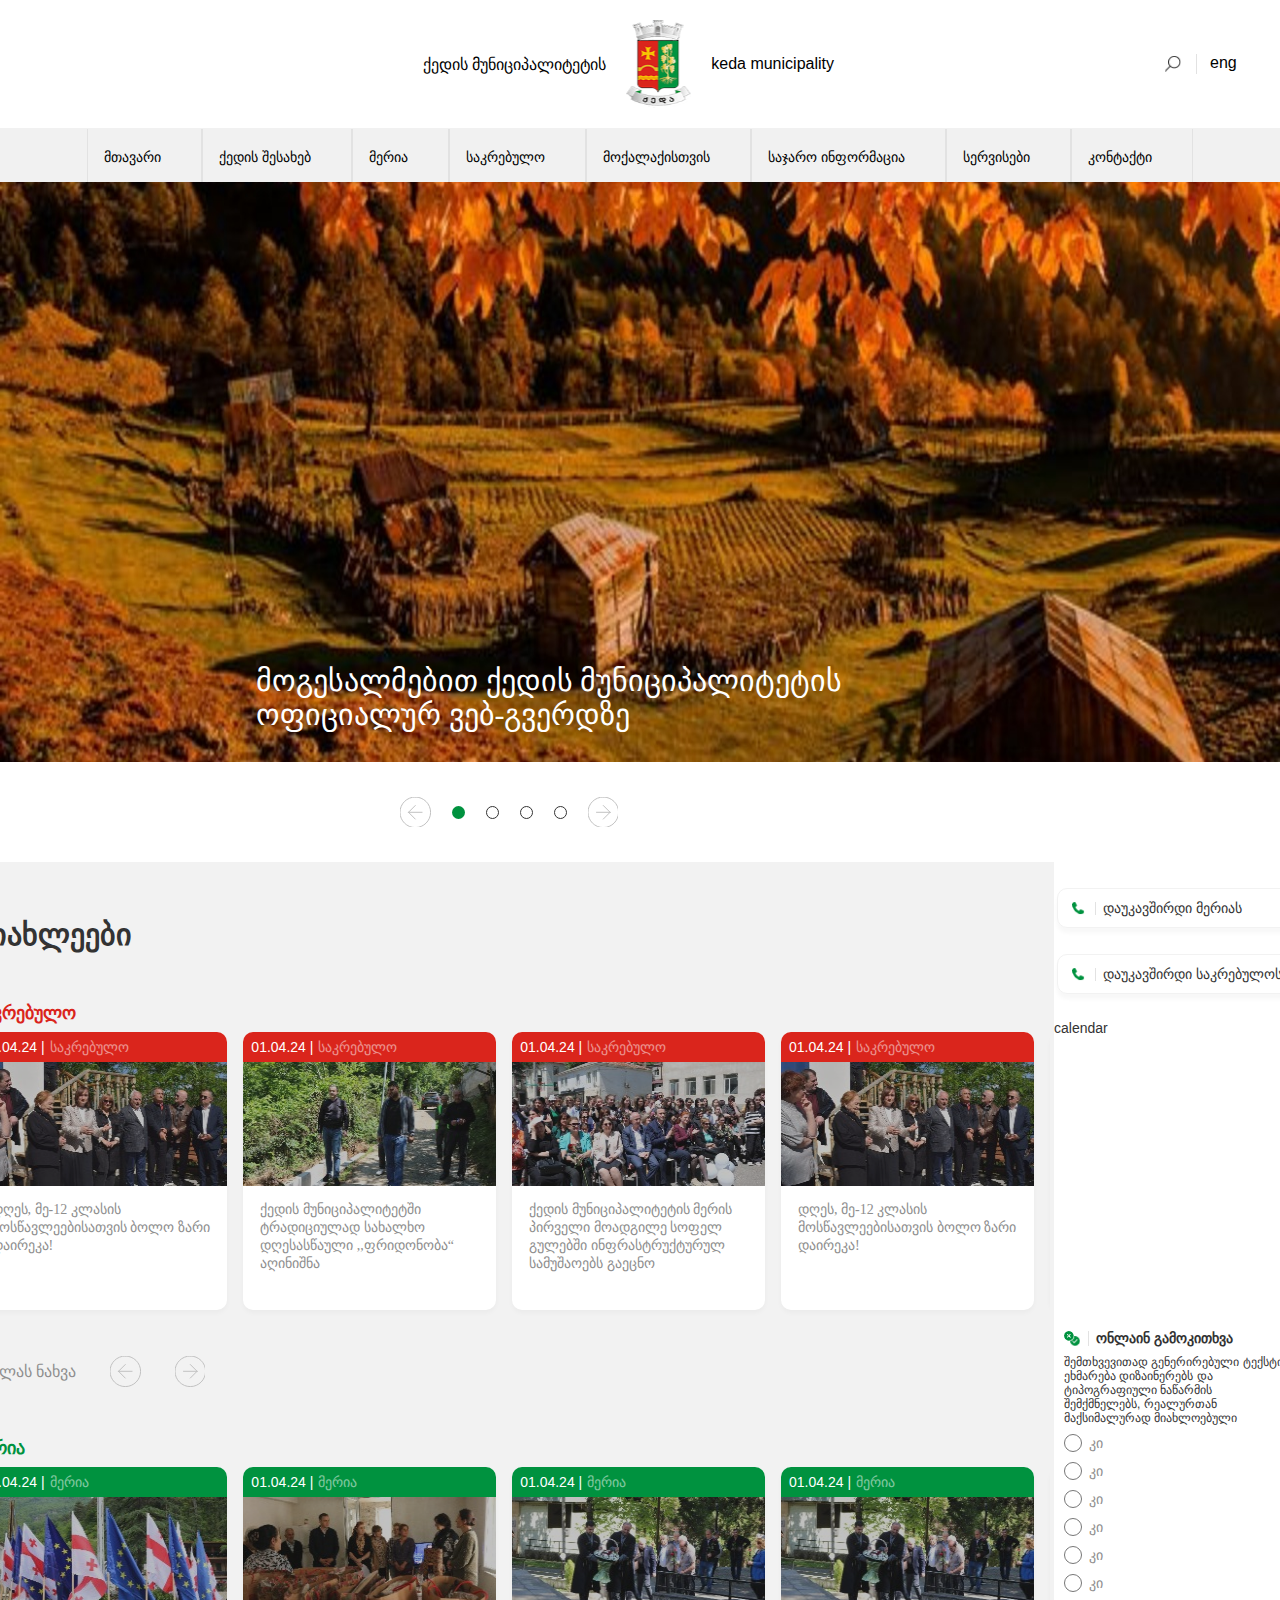
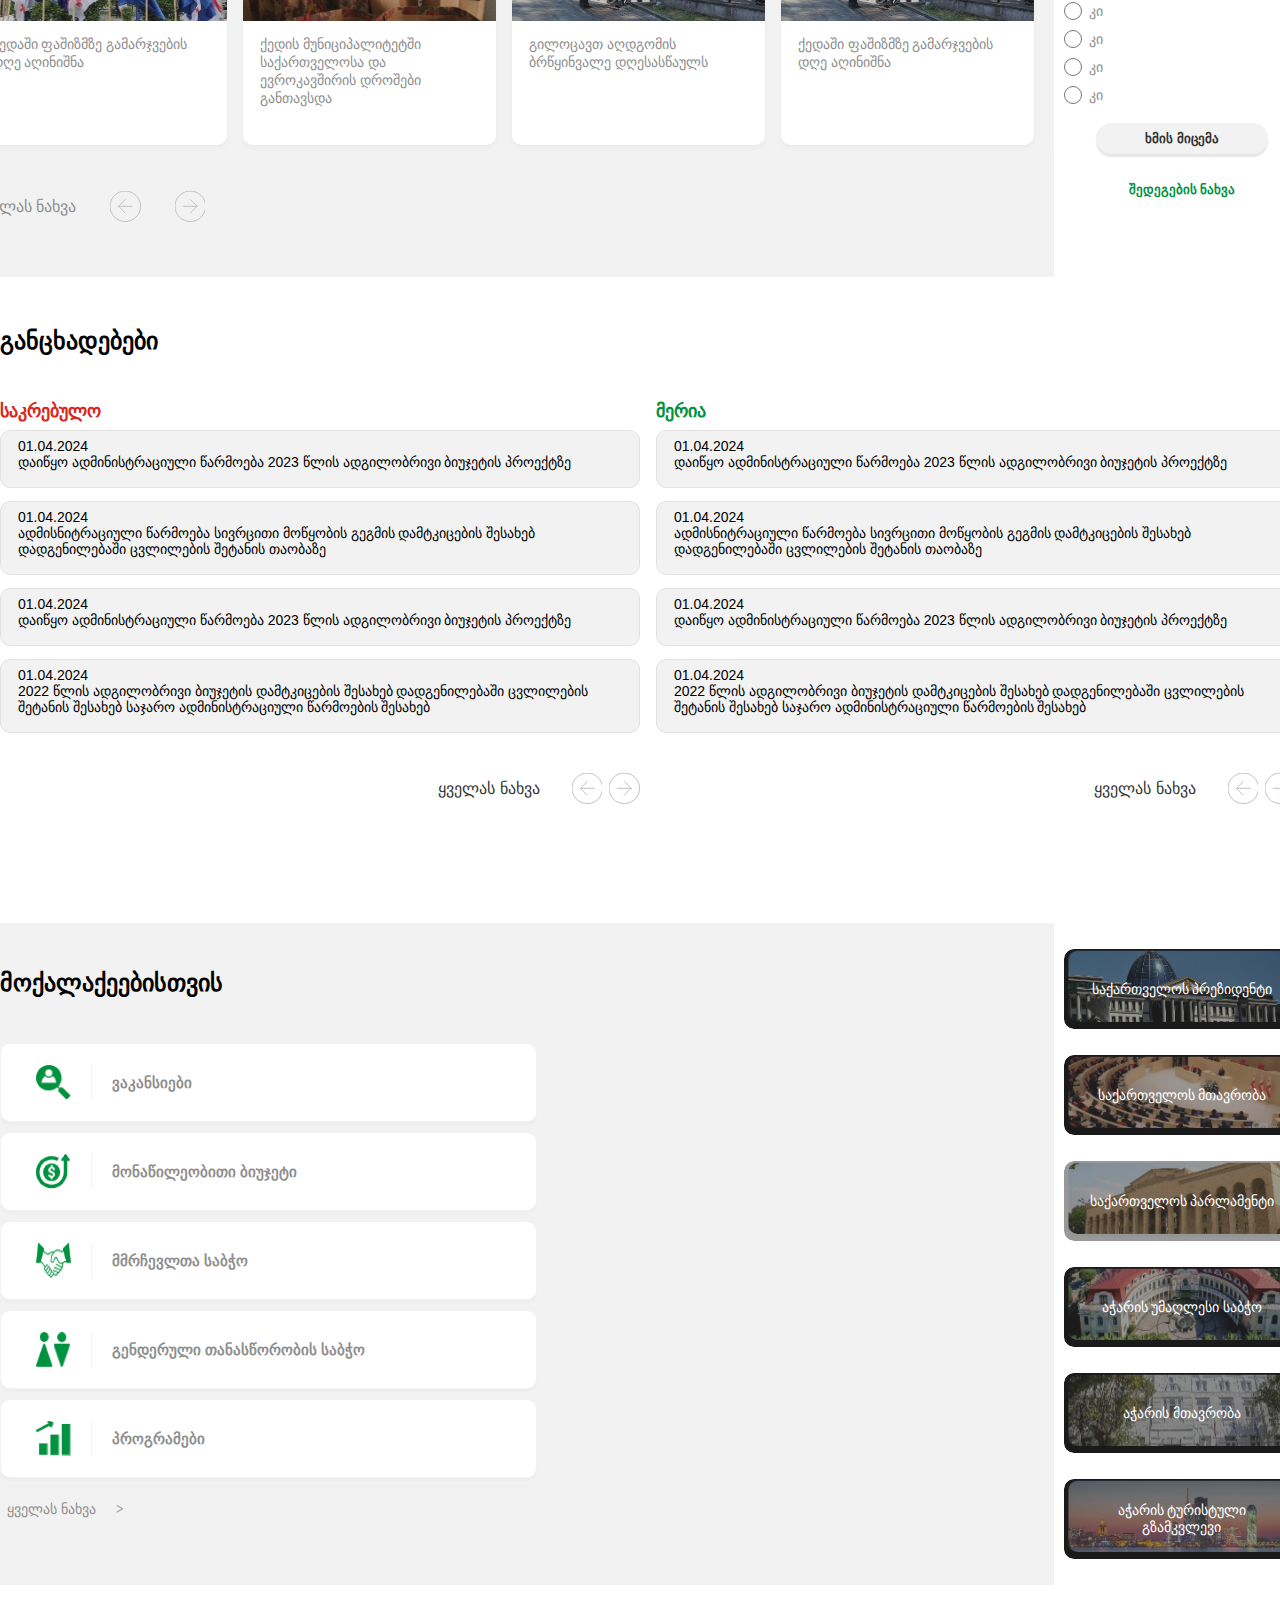
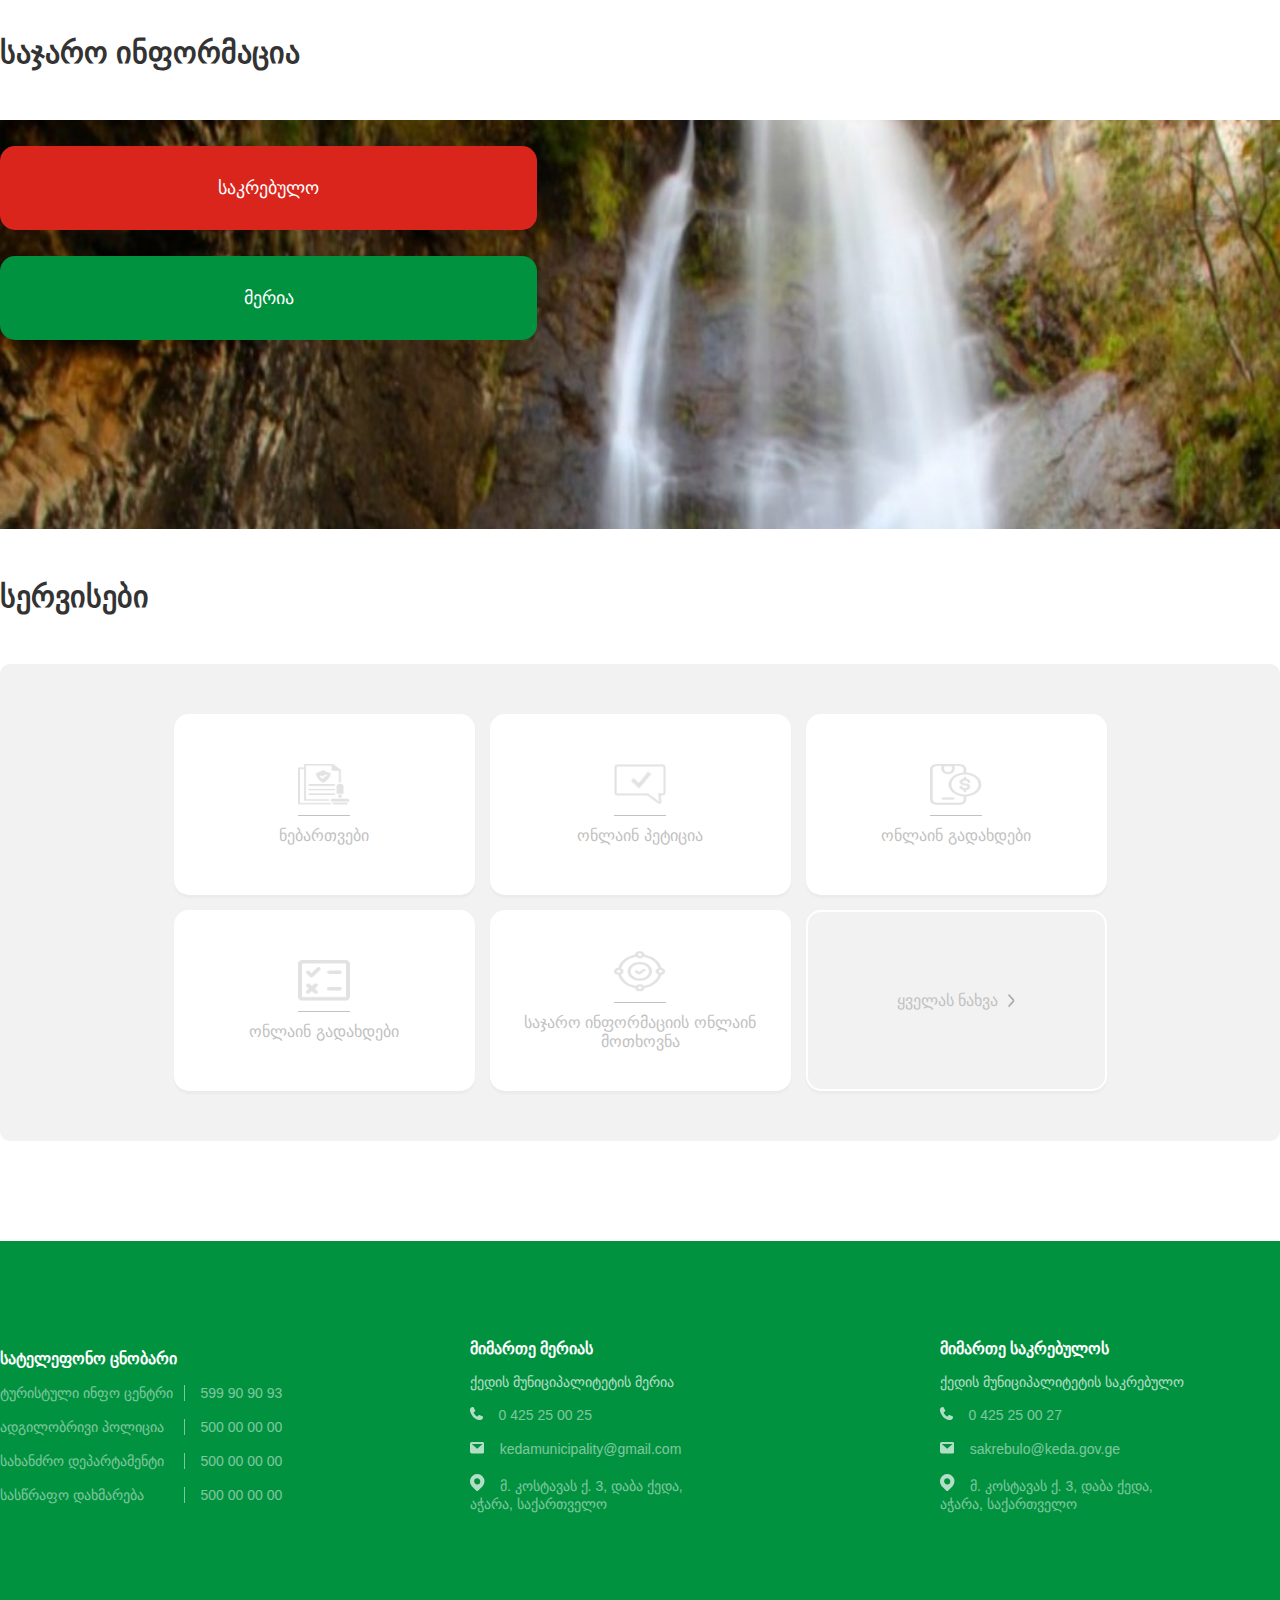
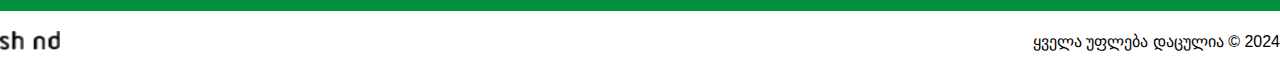
==== index.html @ 63bb051f "finished needs corrections" ====
<!DOCTYPE html>
<html lang="en">
  <head>
    <meta charset="UTF-8" />
    <meta name="viewport" content="width=device-width, initial-scale=1.0" />
    <link rel="stylesheet" href="index.css" />
    <script src="index.js" defer></script>
    <title>ქედა</title>
  </head>
  <body>
    <div class="topbar">
      <div class="container">
        <div class="logo">
          <p>ქედის მუნიციპალიტეტის</p>
          <img src="images/logo.png" alt="" />
          <p>keda municipality</p>
        </div>

        <div class="searchbar">
          <img src="images/search-icon.png" alt="" />
          <span id="lang">eng</span>
        </div>
      </div>
    </div>
    <div class="navigation">
      <nav class="navbar">
        <ul class="nav-list">
          <a href="">
            <li class="nav-item">მთავარი</li>
          </a>
          <a href="">
            <li class="nav-item">ქედის შესახებ</li>
          </a>
          <a href="">
            <li class="nav-item has-submenu">
              მერია
              <ul class="submenu">
                <li>მერიის შესახებ</li>
                <li>სიახლეები</li>
                <li>განცხადებები</li>
                <li>მერი</li>
                <li>მერის მოადგილეები</li>
                <li class="has-expanded-submenu">
                  სამსახურები >
                  <ul class="expanded-submenu">
                    <li>ადმინისტრაცია</li>
                    <li>საფინანსო სამსახური</li>
                    <li>ეკონომიკური განვითარების სამსახური</li>
                    <li>
                      სივრცითი მოწყობის, არქიტექტურისა და მშენებლობის სამსახური
                    </li>
                    <li>ზედამხედველობის სამსახური</li>
                    <li>
                      განათლების, კულტურის, სპორტის, ტურიზმის, ახალგაზრდულ
                      საკითხთა და ძეგლთა დაცვის სამსახური
                    </li>
                    <li>ჯანმრთელობისა და სოციალური დაცვის სამსახური</li>
                    <li>შიდა აუდიტის სამსახური</li>
                    <li>
                      სამხედრო აღრიცხვის, გაწვევისა და მობილიზაციის სამსახური
                    </li>
                  </ul>
                </li>
                <li>მერის წარმომადგენლები</li>
                <li>მუნიციპალური</li>
                <li>ორგანიზაციები</li>
                <li>სტრუქტურული ხე</li>
                <li>მემორანდუმები</li>
                <li>აუქციონები</li>
                <li>ტენდერები</li>
              </ul>
            </li>
          </a>
          <a href="">
            <li class="nav-item" data-submenu="submenu4">საკრებულო</li>
          </a>
          <a href="">
            <li class="nav-item" data-submenu="submenu5">მოქალაქისთვის</li>
          </a>
          <a href="">
            <li class="nav-item" data-submenu="submenu6">საჯარო ინფორმაცია</li>
          </a>
          <a href="">
            <li class="nav-item" data-submenu="submenu7">სერვისები</li>
          </a>
          <a href="">
            <li class="nav-item" data-submenu="submenu8">კონტაქტი</li>
          </a>
        </ul>
      </nav>
    </div>

    <section class="hero">
      <div class="hero-carousel">
        <div class="slide active">
          <img src="images/hero-img.jpeg" alt="Slide 1" />
        </div>
        <div class="slide">
          <img src="images/meria2.jpeg" alt="Slide 2" />
        </div>
        <div class="slide">
          <img src="images/meria3.jpeg" alt="Slide 3" />
        </div>
        <div class="slide">
          <img src="images/sakrebulo2.jpeg" alt="Slide 4" />
        </div>
        <aside>მოგესალმებით ქედის მუნიციპალიტეტის ოფიციალურ ვებ-გვერდზე</aside>
      </div>
      <div class="bullets">
        <svg
          xmlns="http://www.w3.org/2000/svg"
          class="prev"
          width="30.585"
          height="30.585"
          viewBox="302.098 465.152 30.585 30.585"
        >
          <g data-name="Group 8104">
            <path
              d="M317.39 465.152c8.446 0 15.293 6.847 15.293 15.293 0 8.446-6.847 15.292-15.293 15.292-8.446 0-15.292-6.846-15.292-15.292s6.846-15.293 15.292-15.293"
              stroke-linejoin="round"
              stroke-linecap="round"
              stroke="#c1c1c1"
              fill="transparent"
              data-name="Path 56"
            />
            <path
              d="m310.593 480.445 6.797-6.797"
              stroke-linejoin="round"
              stroke-linecap="round"
              stroke="#c1c1c1"
              fill="transparent"
              data-name="Path 57"
            />
            <path
              d="M310.593 480.445h13.594"
              stroke-linejoin="round"
              stroke-linecap="round"
              stroke="#c1c1c1"
              fill="transparent"
              data-name="Path 58"
            />
            <path
              d="m317.39 487.242-6.797-6.797"
              stroke-linejoin="round"
              stroke-linecap="round"
              stroke="#c1c1c1"
              fill="transparent"
              data-name="Path 59"
            />
          </g>
        </svg>

        <span class="bullet active" data-slide="1"></span>
        <span class="bullet" data-slide="2"></span>
        <span class="bullet" data-slide="3"></span>
        <span class="bullet" data-slide="4"></span>
        <svg
          xmlns="http://www.w3.org/2000/svg"
          class="next"
          width="30.586"
          height="30.585"
          viewBox="626.207 465.152 30.586 30.585"
        >
          <g data-name="Group 8108">
            <path
              d="M641.5 465.152c-8.446 0-15.293 6.847-15.293 15.293 0 8.446 6.847 15.292 15.293 15.292 8.446 0 15.293-6.846 15.293-15.292s-6.847-15.293-15.293-15.293"
              stroke-linejoin="round"
              stroke-linecap="round"
              stroke="#c1c1c1"
              fill="transparent"
              data-name="Path 56"
            />
            <path
              d="m648.297 480.445-6.797-6.797"
              stroke-linejoin="round"
              stroke-linecap="round"
              stroke="#c1c1c1"
              fill="transparent"
              data-name="Path 57"
            />
            <path
              d="M648.297 480.445h-13.594"
              stroke-linejoin="round"
              stroke-linecap="round"
              stroke="#c1c1c1"
              fill="transparent"
              data-name="Path 58"
            />
            <path
              d="m641.5 487.242 6.797-6.797"
              stroke-linejoin="round"
              stroke-linecap="round"
              stroke="#c1c1c1"
              fill="transparent"
              data-name="Path 59"
            />
          </g>
        </svg>
      </div>
    </section>

    <section class="news">
      <div class="news-container">
        <div class="news-left">
          <h2>სიახლეები</h2>
          <div class="sakrebulo-news">
            <h3>საკრებულო</h3>
            <div class="carousel-container" id="carousel1">
              <div class="carousel">
                <div class="carousel-item">
                  <div class="carousel-item-date carousel-item-date-sakrebulo">
                    <span>01.04.24 |</span>
                    <span>საკრებულო</span>
                  </div>
                  <div class="carousel-item-top">
                    <img src="images/sakrebulo1.jpeg" alt="" srcset="" />
                  </div>
                  <span class="carousel-item-bottom">
                    დღეს, მე-12 კლასის მოსწავლეებისათვის ბოლო ზარი დაირეკა!
                  </span>
                </div>
                <div class="carousel-item">
                  <div class="carousel-item-date carousel-item-date-sakrebulo">
                    <span>01.04.24 |</span>
                    <span>საკრებულო</span>
                  </div>
                  <div class="carousel-item-top">
                    <img src="images/sakrebulo2.jpeg" alt="" srcset="" />
                  </div>
                  <span class="carousel-item-bottom">
                    ქედის მუნიციპალიტეტში ტრადიციულად სახალხო დღესასწაული
                    ,,ფრიდონობა“ აღინიშნა
                  </span>
                </div>
                <div class="carousel-item">
                  <div class="carousel-item-date carousel-item-date-sakrebulo">
                    <span>01.04.24 |</span>
                    <span>საკრებულო</span>
                  </div>
                  <div class="carousel-item-top">
                    <img src="images/sakrebulo3.jpeg" alt="" srcset="" />
                  </div>
                  <span class="carousel-item-bottom">
                    ქედის მუნიციპალიტეტის მერის პირველი მოადგილე სოფელ გულებში
                    ინფრასტრუქტურულ სამუშაოებს გაეცნო
                  </span>
                </div>
                <div class="carousel-item">
                  <div class="carousel-item-date carousel-item-date-sakrebulo">
                    <span>01.04.24 |</span>
                    <span>საკრებულო</span>
                  </div>
                  <div class="carousel-item-top">
                    <img src="images/sakrebulo1.jpeg" alt="" srcset="" />
                  </div>
                  <span class="carousel-item-bottom">
                    დღეს, მე-12 კლასის მოსწავლეებისათვის ბოლო ზარი დაირეკა!
                  </span>
                </div>
                <div class="carousel-item">
                  <div class="carousel-item-date carousel-item-date-sakrebulo">
                    <span>01.04.24 |</span>
                    <span>საკრებულო</span>
                  </div>
                  <div class="carousel-item-top">
                    <img src="images/sakrebulo2.jpeg" alt="" srcset="" />
                  </div>
                  <span class="carousel-item-bottom">
                    დღეს, მე-12 კლასის მოსწავლეებისათვის ბოლო ზარი დაირეკა!
                  </span>
                </div>
                <div class="carousel-item">
                  <div class="carousel-item-date carousel-item-date-sakrebulo">
                    <span>01.04.24 |</span>
                    <span>საკრებულო</span>
                  </div>
                  <div class="carousel-item-top">
                    <img src="images/sakrebulo3.jpeg" alt="" srcset="" />
                  </div>
                  <span class="carousel-item-bottom">
                    ქედის მუნიციპალიტეტის მერის პირველი მოადგილე სოფელ გულებში
                    ინფრასტრუქტურულ სამუშაოებს გაეცნო
                  </span>
                </div>
              </div>
              <div class="carousel-btns">
                <a href="">ყველას ნახვა</a>
                <svg
                  xmlns="http://www.w3.org/2000/svg"
                  class="prev"
                  width="30.585"
                  height="30.585"
                  viewBox="302.098 465.152 30.585 30.585"
                >
                  <g data-name="Group 8104">
                    <path
                      d="M317.39 465.152c8.446 0 15.293 6.847 15.293 15.293 0 8.446-6.847 15.292-15.293 15.292-8.446 0-15.292-6.846-15.292-15.292s6.846-15.293 15.292-15.293"
                      stroke-linejoin="round"
                      stroke-linecap="round"
                      stroke="#c1c1c1"
                      fill="transparent"
                      data-name="Path 56"
                    />
                    <path
                      d="m310.593 480.445 6.797-6.797"
                      stroke-linejoin="round"
                      stroke-linecap="round"
                      stroke="#c1c1c1"
                      fill="transparent"
                      data-name="Path 57"
                    />
                    <path
                      d="M310.593 480.445h13.594"
                      stroke-linejoin="round"
                      stroke-linecap="round"
                      stroke="#c1c1c1"
                      fill="transparent"
                      data-name="Path 58"
                    />
                    <path
                      d="m317.39 487.242-6.797-6.797"
                      stroke-linejoin="round"
                      stroke-linecap="round"
                      stroke="#c1c1c1"
                      fill="transparent"
                      data-name="Path 59"
                    />
                  </g>
                </svg>
                <svg
                  xmlns="http://www.w3.org/2000/svg"
                  class="next"
                  width="30.586"
                  height="30.585"
                  viewBox="626.207 465.152 30.586 30.585"
                >
                  <g data-name="Group 8108">
                    <path
                      d="M641.5 465.152c-8.446 0-15.293 6.847-15.293 15.293 0 8.446 6.847 15.292 15.293 15.292 8.446 0 15.293-6.846 15.293-15.292s-6.847-15.293-15.293-15.293"
                      stroke-linejoin="round"
                      stroke-linecap="round"
                      stroke="#c1c1c1"
                      fill="transparent"
                      data-name="Path 56"
                    />
                    <path
                      d="m648.297 480.445-6.797-6.797"
                      stroke-linejoin="round"
                      stroke-linecap="round"
                      stroke="#c1c1c1"
                      fill="transparent"
                      data-name="Path 57"
                    />
                    <path
                      d="M648.297 480.445h-13.594"
                      stroke-linejoin="round"
                      stroke-linecap="round"
                      stroke="#c1c1c1"
                      fill="transparent"
                      data-name="Path 58"
                    />
                    <path
                      d="m641.5 487.242 6.797-6.797"
                      stroke-linejoin="round"
                      stroke-linecap="round"
                      stroke="#c1c1c1"
                      fill="transparent"
                      data-name="Path 59"
                    />
                  </g>
                </svg>
              </div>
            </div>
          </div>
          <div class="meria-news">
            <h3>მერია</h3>
            <div class="carousel-container" id="carousel2">
              <div class="carousel">
                <div class="carousel-item">
                  <div class="carousel-item-date">
                    <span>01.04.24 |</span>
                    <span>მერია</span>
                  </div>
                  <div class="carousel-item-top">
                    <img src="images/meria2.jpeg" alt="" srcset="" />
                  </div>
                  <span class="carousel-item-bottom">
                    ქედაში ფაშიზმზე გამარჯვების დღე აღინიშნა
                  </span>
                </div>
                <div class="carousel-item">
                  <div class="carousel-item-date">
                    <span>01.04.24 |</span>
                    <span>მერია</span>
                  </div>
                  <div class="carousel-item-top">
                    <img src="images/meria3.jpeg" alt="" srcset="" />
                  </div>
                  <span class="carousel-item-bottom">
                    ქედის მუნიციპალიტეტში საქართველოსა და ევროკავშირის დროშები
                    განთავსდა
                  </span>
                </div>
                <div class="carousel-item">
                  <div class="carousel-item-date">
                    <span>01.04.24 |</span>
                    <span>მერია</span>
                  </div>
                  <div class="carousel-item-top">
                    <img src="images/meria1.jpeg" alt="" srcset="" />
                  </div>
                  <span class="carousel-item-bottom">
                    გილოცავთ აღდგომის ბრწყინვალე დღესასწაულს
                  </span>
                </div>
                <div class="carousel-item">
                  <div class="carousel-item-date">
                    <span>01.04.24 |</span>
                    <span>მერია</span>
                  </div>
                  <div class="carousel-item-top">
                    <img src="images/meria1.jpeg" alt="" srcset="" />
                  </div>
                  <span class="carousel-item-bottom">
                    ქედაში ფაშიზმზე გამარჯვების დღე აღინიშნა
                  </span>
                </div>
                <div class="carousel-item">
                  <div class="carousel-item-date">
                    <span>01.04.24 |</span>
                    <span>მერია</span>
                  </div>
                  <div class="carousel-item-top">
                    <img src="images/meria2.jpeg" alt="" srcset="" />
                  </div>
                  <span class="carousel-item-bottom">
                    ქედაში ფაშიზმზე გამარჯვების დღე აღინიშნა
                  </span>
                </div>
              </div>
              <div class="carousel-btns">
                <a href="">ყველას ნახვა</a>
                <svg
                  xmlns="http://www.w3.org/2000/svg"
                  class="prev"
                  width="30.585"
                  height="30.585"
                  viewBox="302.098 465.152 30.585 30.585"
                >
                  <g data-name="Group 8104">
                    <path
                      d="M317.39 465.152c8.446 0 15.293 6.847 15.293 15.293 0 8.446-6.847 15.292-15.293 15.292-8.446 0-15.292-6.846-15.292-15.292s6.846-15.293 15.292-15.293"
                      stroke-linejoin="round"
                      stroke-linecap="round"
                      stroke="#c1c1c1"
                      fill="transparent"
                      data-name="Path 56"
                    />
                    <path
                      d="m310.593 480.445 6.797-6.797"
                      stroke-linejoin="round"
                      stroke-linecap="round"
                      stroke="#c1c1c1"
                      fill="transparent"
                      data-name="Path 57"
                    />
                    <path
                      d="M310.593 480.445h13.594"
                      stroke-linejoin="round"
                      stroke-linecap="round"
                      stroke="#c1c1c1"
                      fill="transparent"
                      data-name="Path 58"
                    />
                    <path
                      d="m317.39 487.242-6.797-6.797"
                      stroke-linejoin="round"
                      stroke-linecap="round"
                      stroke="#c1c1c1"
                      fill="transparent"
                      data-name="Path 59"
                    />
                  </g>
                </svg>
                <svg
                  xmlns="http://www.w3.org/2000/svg"
                  class="next"
                  width="30.586"
                  height="30.585"
                  viewBox="626.207 465.152 30.586 30.585"
                >
                  <g data-name="Group 8108">
                    <path
                      d="M641.5 465.152c-8.446 0-15.293 6.847-15.293 15.293 0 8.446 6.847 15.292 15.293 15.292 8.446 0 15.293-6.846 15.293-15.292s-6.847-15.293-15.293-15.293"
                      stroke-linejoin="round"
                      stroke-linecap="round"
                      stroke="#c1c1c1"
                      fill="transparent"
                      data-name="Path 56"
                    />
                    <path
                      d="m648.297 480.445-6.797-6.797"
                      stroke-linejoin="round"
                      stroke-linecap="round"
                      stroke="#c1c1c1"
                      fill="transparent"
                      data-name="Path 57"
                    />
                    <path
                      d="M648.297 480.445h-13.594"
                      stroke-linejoin="round"
                      stroke-linecap="round"
                      stroke="#c1c1c1"
                      fill="transparent"
                      data-name="Path 58"
                    />
                    <path
                      d="m641.5 487.242 6.797-6.797"
                      stroke-linejoin="round"
                      stroke-linecap="round"
                      stroke="#c1c1c1"
                      fill="transparent"
                      data-name="Path 59"
                    />
                  </g>
                </svg>
              </div>
            </div>
          </div>
        </div>
        <div class="news-right">
          <a href="">
            <img src="images/phone-icon.png" alt="" />
            <span>დაუკავშირდი მერიას</span>
          </a>
          <a href="">
            <img src="images/phone-icon.png" alt="" />
            <span>დაუკავშირდი საკრებულოს</span>
          </a>
          <div class="news-calendar">calendar</div>
          <div class="survey">
            <header>
              <img src="images/survey-icon.png" alt="" />
              <h4>ონლაინ გამოკითხვა</h4>
            </header>
            <span>
              შემთხვევითად გენერირებული ტექსტი ეხმარება დიზაინერებს და
              ტიპოგრაფიული ნაწარმის შემქმნელებს, რეალურთან მაქსიმალურად
              მიახლოებული
            </span>
            <form id="survey-form">
              <div class="radio-group">
                <label>
                  <input
                    type="radio"
                    name="survey"
                    value="1"
                    placeholder="ki"
                  />

                  <p>კი</p>
                </label>
                <label>
                  <input type="radio" name="survey" value="2" />

                  <p>კი</p>
                </label>
                <label>
                  <input type="radio" name="survey" value="3" />

                  <p>კი</p>
                </label>
                <label>
                  <input type="radio" name="survey" value="4" />

                  <p>კი</p>
                </label>
                <label>
                  <input type="radio" name="survey" value="5" />

                  <p>კი</p>
                </label>
                <label>
                  <input type="radio" name="survey" value="6" />

                  <p>კი</p>
                </label>
                <label>
                  <input type="radio" name="survey" value="7" />

                  <p>კი</p>
                </label>
                <label>
                  <input type="radio" name="survey" value="8" />

                  <p>კი</p>
                </label>
                <label>
                  <input type="radio" name="survey" value="8" />

                  <p>კი</p>
                </label>
                <label>
                  <input type="radio" name="survey" value="8" />

                  <p>კი</p>
                </label>
              </div>
              <div class="survey-btns">
                <button class="survey-vote">ხმის მიცემა</button>
                <button class="survey-results">შედეგების ნახვა</button>
              </div>
            </form>
          </div>
        </div>
      </div>
    </section>
    <section class="announcments">
      <div class="announcments-container">
        <header>
          <h2>განცხადებები</h2>
        </header>
        <div class="announcments-wrapper">
          <aside>
            <h3>საკრებულო</h3>

            <div class="carousel-container" id="carousel3">
              <div class="carousel">
                <div class="carousel-item">
                  <div class="announcment">
                    <span>01.04.2024</span>
                    <p>
                      დაიწყო ადმინისტრაციული წარმოება 2023 წლის ადგილობრივი
                      ბიუჯეტის პროექტზე
                    </p>
                  </div>
                  <div class="announcment">
                    <span>01.04.2024</span>
                    <p>
                      ადმისნიტრაციული წარმოება სივრცითი მოწყობის გეგმის
                      დამტკიცების შესახებ დადგენილებაში ცვლილების შეტანის
                      თაობაზე
                    </p>
                  </div>
                  <div class="announcment">
                    <span>01.04.2024</span>
                    <p>
                      დაიწყო ადმინისტრაციული წარმოება 2023 წლის ადგილობრივი
                      ბიუჯეტის პროექტზე
                    </p>
                  </div>
                  <div class="announcment">
                    <span>01.04.2024</span>
                    <p>
                      2022 წლის ადგილობრივი ბიუჯეტის დამტკიცების შესახებ
                      დადგენილებაში ცვლილების შეტანის შესახებ საჯარო
                      ადმინისტრაციული წარმოების შესახებ
                    </p>
                  </div>
                </div>
                <div class="carousel-item">
                  <div class="announcment">
                    <span>01.04.2024</span>
                    <p>
                      დაიწყო ადმინისტრაციული წარმოება 2023 წლის ადგილობრივი
                      ბიუჯეტის პროექტზე
                    </p>
                  </div>
                  <div class="announcment">
                    <span>01.04.2024</span>
                    <p>
                      ადმისნიტრაციული წარმოება სივრცითი მოწყობის გეგმის
                      დამტკიცების შესახებ დადგენილებაში ცვლილების შეტანის
                      თაობაზე
                    </p>
                  </div>
                  <div class="announcment">
                    <span>01.04.2024</span>
                    <p>
                      დაიწყო ადმინისტრაციული წარმოება 2023 წლის ადგილობრივი
                      ბიუჯეტის პროექტზე
                    </p>
                  </div>
                  <div class="announcment">
                    <span>01.04.2024</span>
                    <p>
                      2022 წლის ადგილობრივი ბიუჯეტის დამტკიცების შესახებ
                      დადგენილებაში ცვლილების შეტანის შესახებ საჯარო
                      ადმინისტრაციული წარმოების შესახებ
                    </p>
                  </div>
                </div>
                <div class="carousel-item">
                  <div class="announcment">
                    <span>01.04.2024</span>
                    <p>
                      დაიწყო ადმინისტრაციული წარმოება 2023 წლის ადგილობრივი
                      ბიუჯეტის პროექტზე
                    </p>
                  </div>
                  <div class="announcment">
                    <span>01.04.2024</span>
                    <p>
                      ადმისნიტრაციული წარმოება სივრცითი მოწყობის გეგმის
                      დამტკიცების შესახებ დადგენილებაში ცვლილების შეტანის
                      თაობაზე
                    </p>
                  </div>
                  <div class="announcment">
                    <span>01.04.2024</span>
                    <p>
                      დაიწყო ადმინისტრაციული წარმოება 2023 წლის ადგილობრივი
                      ბიუჯეტის პროექტზე
                    </p>
                  </div>
                  <div class="announcment">
                    <span>01.04.2024</span>
                    <p>
                      2022 წლის ადგილობრივი ბიუჯეტის დამტკიცების შესახებ
                      დადგენილებაში ცვლილების შეტანის შესახებ საჯარო
                      ადმინისტრაციული წარმოების შესახებ
                    </p>
                  </div>
                </div>
                <div class="carousel-item">
                  <div class="announcment">
                    <span>01.04.2024</span>
                    <p>
                      დაიწყო ადმინისტრაციული წარმოება 2023 წლის ადგილობრივი
                      ბიუჯეტის პროექტზე
                    </p>
                  </div>
                  <div class="announcment">
                    <span>01.04.2024</span>
                    <p>
                      ადმისნიტრაციული წარმოება სივრცითი მოწყობის გეგმის
                      დამტკიცების შესახებ დადგენილებაში ცვლილების შეტანის
                      თაობაზე
                    </p>
                  </div>
                  <div class="announcment">
                    <span>01.04.2024</span>
                    <p>
                      დაიწყო ადმინისტრაციული წარმოება 2023 წლის ადგილობრივი
                      ბიუჯეტის პროექტზე
                    </p>
                  </div>
                  <div class="announcment">
                    <span>01.04.2024</span>
                    <p>
                      2022 წლის ადგილობრივი ბიუჯეტის დამტკიცების შესახებ
                      დადგენილებაში ცვლილების შეტანის შესახებ საჯარო
                      ადმინისტრაციული წარმოების შესახებ
                    </p>
                  </div>
                </div>
              </div>
              <div class="announcment-btns">
                <a href="">ყველას ნახვა</a>

                <svg
                  xmlns="http://www.w3.org/2000/svg"
                  class="prev"
                  width="30.585"
                  height="30.585"
                  viewBox="302.098 465.152 30.585 30.585"
                >
                  <g data-name="Group 8104">
                    <path
                      d="M317.39 465.152c8.446 0 15.293 6.847 15.293 15.293 0 8.446-6.847 15.292-15.293 15.292-8.446 0-15.292-6.846-15.292-15.292s6.846-15.293 15.292-15.293"
                      stroke-linejoin="round"
                      stroke-linecap="round"
                      stroke="#c1c1c1"
                      fill="transparent"
                      data-name="Path 56"
                    />
                    <path
                      d="m310.593 480.445 6.797-6.797"
                      stroke-linejoin="round"
                      stroke-linecap="round"
                      stroke="#c1c1c1"
                      fill="transparent"
                      data-name="Path 57"
                    />
                    <path
                      d="M310.593 480.445h13.594"
                      stroke-linejoin="round"
                      stroke-linecap="round"
                      stroke="#c1c1c1"
                      fill="transparent"
                      data-name="Path 58"
                    />
                    <path
                      d="m317.39 487.242-6.797-6.797"
                      stroke-linejoin="round"
                      stroke-linecap="round"
                      stroke="#c1c1c1"
                      fill="transparent"
                      data-name="Path 59"
                    />
                  </g>
                </svg>

                <svg
                  xmlns="http://www.w3.org/2000/svg"
                  class="next"
                  width="30.586"
                  height="30.585"
                  viewBox="626.207 465.152 30.586 30.585"
                >
                  <g data-name="Group 8108">
                    <path
                      d="M641.5 465.152c-8.446 0-15.293 6.847-15.293 15.293 0 8.446 6.847 15.292 15.293 15.292 8.446 0 15.293-6.846 15.293-15.292s-6.847-15.293-15.293-15.293"
                      stroke-linejoin="round"
                      stroke-linecap="round"
                      stroke="#c1c1c1"
                      fill="transparent"
                      data-name="Path 56"
                    />
                    <path
                      d="m648.297 480.445-6.797-6.797"
                      stroke-linejoin="round"
                      stroke-linecap="round"
                      stroke="#c1c1c1"
                      fill="transparent"
                      data-name="Path 57"
                    />
                    <path
                      d="M648.297 480.445h-13.594"
                      stroke-linejoin="round"
                      stroke-linecap="round"
                      stroke="#c1c1c1"
                      fill="transparent"
                      data-name="Path 58"
                    />
                    <path
                      d="m641.5 487.242 6.797-6.797"
                      stroke-linejoin="round"
                      stroke-linecap="round"
                      stroke="#c1c1c1"
                      fill="transparent"
                      data-name="Path 59"
                    />
                  </g>
                </svg>
              </div>
            </div>
          </aside>
          <aside>
            <h3>მერია</h3>

            <div class="carousel-container" id="carousel4">
              <div class="carousel">
                <div class="carousel-item">
                  <div class="announcment">
                    <span>01.04.2024</span>
                    <p>
                      დაიწყო ადმინისტრაციული წარმოება 2023 წლის ადგილობრივი
                      ბიუჯეტის პროექტზე
                    </p>
                  </div>
                  <div class="announcment">
                    <span>01.04.2024</span>
                    <p>
                      ადმისნიტრაციული წარმოება სივრცითი მოწყობის გეგმის
                      დამტკიცების შესახებ დადგენილებაში ცვლილების შეტანის
                      თაობაზე
                    </p>
                  </div>
                  <div class="announcment">
                    <span>01.04.2024</span>
                    <p>
                      დაიწყო ადმინისტრაციული წარმოება 2023 წლის ადგილობრივი
                      ბიუჯეტის პროექტზე
                    </p>
                  </div>
                  <div class="announcment">
                    <span>01.04.2024</span>
                    <p>
                      2022 წლის ადგილობრივი ბიუჯეტის დამტკიცების შესახებ
                      დადგენილებაში ცვლილების შეტანის შესახებ საჯარო
                      ადმინისტრაციული წარმოების შესახებ
                    </p>
                  </div>
                </div>
                <div class="carousel-item">
                  <div class="announcment">
                    <span>01.04.2024</span>
                    <p>
                      დაიწყო ადმინისტრაციული წარმოება 2023 წლის ადგილობრივი
                      ბიუჯეტის პროექტზე
                    </p>
                  </div>
                  <div class="announcment">
                    <span>01.04.2024</span>
                    <p>
                      ადმისნიტრაციული წარმოება სივრცითი მოწყობის გეგმის
                      დამტკიცების შესახებ დადგენილებაში ცვლილების შეტანის
                      თაობაზე
                    </p>
                  </div>
                  <div class="announcment">
                    <span>01.04.2024</span>
                    <p>
                      დაიწყო ადმინისტრაციული წარმოება 2023 წლის ადგილობრივი
                      ბიუჯეტის პროექტზე
                    </p>
                  </div>
                  <div class="announcment">
                    <span>01.04.2024</span>
                    <p>
                      2022 წლის ადგილობრივი ბიუჯეტის დამტკიცების შესახებ
                      დადგენილებაში ცვლილების შეტანის შესახებ საჯარო
                      ადმინისტრაციული წარმოების შესახებ
                    </p>
                  </div>
                </div>
                <div class="carousel-item">
                  <div class="announcment">
                    <span>01.04.2024</span>
                    <p>
                      დაიწყო ადმინისტრაციული წარმოება 2023 წლის ადგილობრივი
                      ბიუჯეტის პროექტზე
                    </p>
                  </div>
                  <div class="announcment">
                    <span>01.04.2024</span>
                    <p>
                      ადმისნიტრაციული წარმოება სივრცითი მოწყობის გეგმის
                      დამტკიცების შესახებ დადგენილებაში ცვლილების შეტანის
                      თაობაზე
                    </p>
                  </div>
                  <div class="announcment">
                    <span>01.04.2024</span>
                    <p>
                      დაიწყო ადმინისტრაციული წარმოება 2023 წლის ადგილობრივი
                      ბიუჯეტის პროექტზე
                    </p>
                  </div>
                  <div class="announcment">
                    <span>01.04.2024</span>
                    <p>
                      2022 წლის ადგილობრივი ბიუჯეტის დამტკიცების შესახებ
                      დადგენილებაში ცვლილების შეტანის შესახებ საჯარო
                      ადმინისტრაციული წარმოების შესახებ
                    </p>
                  </div>
                </div>
                <div class="carousel-item">
                  <div class="announcment">
                    <span>01.04.2024</span>
                    <p>
                      დაიწყო ადმინისტრაციული წარმოება 2023 წლის ადგილობრივი
                      ბიუჯეტის პროექტზე
                    </p>
                  </div>
                  <div class="announcment">
                    <span>01.04.2024</span>
                    <p>
                      ადმისნიტრაციული წარმოება სივრცითი მოწყობის გეგმის
                      დამტკიცების შესახებ დადგენილებაში ცვლილების შეტანის
                      თაობაზე
                    </p>
                  </div>
                  <div class="announcment">
                    <span>01.04.2024</span>
                    <p>
                      დაიწყო ადმინისტრაციული წარმოება 2023 წლის ადგილობრივი
                      ბიუჯეტის პროექტზე
                    </p>
                  </div>
                  <div class="announcment">
                    <span>01.04.2024</span>
                    <p>
                      2022 წლის ადგილობრივი ბიუჯეტის დამტკიცების შესახებ
                      დადგენილებაში ცვლილების შეტანის შესახებ საჯარო
                      ადმინისტრაციული წარმოების შესახებ
                    </p>
                  </div>
                </div>
              </div>

              <div class="announcment-btns">
                <a href="">ყველას ნახვა</a>

                <svg
                  xmlns="http://www.w3.org/2000/svg"
                  class="prev"
                  width="30.585"
                  height="30.585"
                  viewBox="302.098 465.152 30.585 30.585"
                >
                  <g data-name="Group 8104">
                    <path
                      d="M317.39 465.152c8.446 0 15.293 6.847 15.293 15.293 0 8.446-6.847 15.292-15.293 15.292-8.446 0-15.292-6.846-15.292-15.292s6.846-15.293 15.292-15.293"
                      stroke-linejoin="round"
                      stroke-linecap="round"
                      stroke="#c1c1c1"
                      fill="transparent"
                      data-name="Path 56"
                    />
                    <path
                      d="m310.593 480.445 6.797-6.797"
                      stroke-linejoin="round"
                      stroke-linecap="round"
                      stroke="#c1c1c1"
                      fill="transparent"
                      data-name="Path 57"
                    />
                    <path
                      d="M310.593 480.445h13.594"
                      stroke-linejoin="round"
                      stroke-linecap="round"
                      stroke="#c1c1c1"
                      fill="transparent"
                      data-name="Path 58"
                    />
                    <path
                      d="m317.39 487.242-6.797-6.797"
                      stroke-linejoin="round"
                      stroke-linecap="round"
                      stroke="#c1c1c1"
                      fill="transparent"
                      data-name="Path 59"
                    />
                  </g>
                </svg>

                <svg
                  xmlns="http://www.w3.org/2000/svg"
                  class="next"
                  width="30.586"
                  height="30.585"
                  viewBox="626.207 465.152 30.586 30.585"
                >
                  <g data-name="Group 8108">
                    <path
                      d="M641.5 465.152c-8.446 0-15.293 6.847-15.293 15.293 0 8.446 6.847 15.292 15.293 15.292 8.446 0 15.293-6.846 15.293-15.292s-6.847-15.293-15.293-15.293"
                      stroke-linejoin="round"
                      stroke-linecap="round"
                      stroke="#c1c1c1"
                      fill="transparent"
                      data-name="Path 56"
                    />
                    <path
                      d="m648.297 480.445-6.797-6.797"
                      stroke-linejoin="round"
                      stroke-linecap="round"
                      stroke="#c1c1c1"
                      fill="transparent"
                      data-name="Path 57"
                    />
                    <path
                      d="M648.297 480.445h-13.594"
                      stroke-linejoin="round"
                      stroke-linecap="round"
                      stroke="#c1c1c1"
                      fill="transparent"
                      data-name="Path 58"
                    />
                    <path
                      d="m641.5 487.242 6.797-6.797"
                      stroke-linejoin="round"
                      stroke-linecap="round"
                      stroke="#c1c1c1"
                      fill="transparent"
                      data-name="Path 59"
                    />
                  </g>
                </svg>
              </div>
            </div>
          </aside>
        </div>
      </div>
    </section>
    <section class="citizens">
      <div class="citizens-container">
        <main class="citizens-left">
          <h2>მოქალაქეებისთვის</h2>
          <a href="">
            <div class="citizens-left-item">
              <img src="images/vanacy.png" alt="" />
              <h5>ვაკანსიები</h5>
            </div>
          </a>
          <a href="">
            <div class="citizens-left-item">
              <img src="images/budget.png" alt="" />
              <h5>მონაწილეობითი ბიუჯეტი</h5>
            </div>
          </a>
          <a href="">
            <div class="citizens-left-item">
              <img src="images/handshake.png" alt="" />
              <h5>მმრჩევლთა საბჭო</h5>
            </div>
          </a>
          <a href="">
            <div class="citizens-left-item">
              <img src="images/gender.png" alt="" />
              <h5>გენდერული თანასწორობის საბჭო</h5>
            </div>
          </a>
          <a href="">
            <div class="citizens-left-item">
              <img src="images/progress.png" alt="" />
              <h5>პროგრამები</h5>
            </div>
          </a>
          <a href="">
            <span>ყველას ნახვა</span>
            <img src="images/arrow-right.png" alt="" />
          </a>
        </main>
        <aside class="citizens-right">
          <a href="">
            <div class="citizens-right-item">
              <img src="images/prezidenti.jpeg" alt="" />
              <span>საქართველოს პრეზიდენტი </span>
            </div>
          </a>
          <a href="">
            <div class="citizens-right-item">
              <img src="images/mtavroba.jpeg" alt="" />
              <span>საქართველოს მთავრობა </span>
            </div>
          </a>
          <a href="">
            <div class="citizens-right-item">
              <img src="images/parlamenti.png" alt="" />
              <span>საქართველოს პარლამენტი </span>
            </div>
          </a>
          <a href="">
            <div class="citizens-right-item">
              <img src="images/acharis-sabcho.jpeg" alt="" />
              <span>აჭარის უმაღლესი საბჭო </span>
            </div>
          </a>
          <a href="">
            <div class="citizens-right-item">
              <img src="images/acharis-mtavroba.jpeg" alt="" />
              <span>აჭარის მთავრობა</span>
            </div>
          </a>
          <a href="">
            <div class="citizens-right-item">
              <img src="images/batumi.jpeg" alt="" />
              <span>აჭარის ტურისტული გზამკვლევი</span>
            </div>
          </a>
        </aside>
      </div>
    </section>
    <h2 class="public-section-divider">საჯარო ინფორმაცია</h2>
    <section class="public-info">
      <img src="images/keda-photo-13.jpeg" alt="" />
      <div class="public-info-container">
        <button>საკრებულო</button>
        <button>მერია</button>
      </div>
    </section>
    <h2 class="public-section-divider">სერვისები</h2>
    <section class="services">
      <div class="services-container">
        <a href="">
          <div class="service">
            <img src="images/permission.png" alt="" />
            <span>ნებართვები</span>
          </div>
        </a>

        <a href="">
          <div class="service">
            <img src="images/take-action.png" alt="" />
            <span>ონლაინ პეტიცია</span>
          </div>
        </a>

        <a href="">
          <div class="service">
            <img src="images/online-payment.png" alt="" />
            <span>ონლაინ გადახდები</span>
          </div>
        </a>

        <a href="">
          <div class="service">
            <img src="images/survey-service.png" alt="" />
            <span>ონლაინ გადახდები</span>
          </div>
        </a>
        <a href="">
          <div class="service">
            <img src="images/online.png" alt="" />
            <span>საჯარო ინფორმაციის ონლაინ მოთხოვნა</span>
          </div>
        </a>
        <a href="">
          <div class="service service-more">
            <span>ყველას ნახვა</span>
            <img src="images/arrow-right.png" alt="" />
          </div>
        </a>
      </div>
    </section>
    <footer>
      <main class="footer-container">
        <div class="footer-left-col ">
          <h4>სატელეფონო ცნობარი</h4>
          <div class="footer-left-col-item">
            <span>ტურისტული ინფო ცენტრი</span>
            <a href="">599 90 90 93</a>
          </div>
          <div class="footer-left-col-item">
            <span>ადგილობრივი პოლიცია</span>
            <a href="">500 00 00 00</a>
          </div>
          <div class="footer-left-col-item">
            <span>სახანძრო დეპარტამენტი</span>
            <a href="">500 00 00 00</a>
          </div>
          <div class="footer-left-col-item">
            <span>სასწრაფო დახმარება</span>
            <a href="">500 00 00 00</a>
          </div>
     
        </div>

        <div class="footer-center-col">
          <h4>მიმართე მერიას</h4>
          <span>ქედის მუნიციპალიტეტის მერია</span>
          <div class="footer-center-col-item">
            <svg xmlns="http://www.w3.org/2000/svg" width="13.067" height="13.066" viewBox="832.705 4332 13.067 13.066"><g data-name="Phone"><path d="m840.288 4341.333 1.4-1.283c.117-.117.234-.117.35-.117l.234.117 3.266 1.517c.234.116.234.233.234.466-.117.933-.35 1.633-.934 2.1-.583.583-1.4.933-2.45.933-1.05 0-2.1-.233-3.266-.816-1.167-.584-2.217-1.4-3.267-2.333-.583-.817-1.283-1.634-1.75-2.567-.467-.933-.933-1.75-1.167-2.567-.233-.7-.233-1.516-.233-2.216.117-.7.35-1.284.817-1.75.466-.467 1.166-.7 2.216-.817.234 0 .35.117.467.233l1.75 3.267c0 .117.117.233.117.233 0 .117 0 .234-.117.35l-1.517 1.4c-.116.234-.116.467 0 .584.35.7.934 1.283 1.4 1.866a11.78 11.78 0 0 0 1.867 1.517c.233.117.467.117.583-.117Z" fill="#fff" fill-rule="evenodd" data-name="Path 110"/></g></svg>
             <a href="">0 425 25 00 25</a>
          </div>
          <div class="footer-center-col-item">
            <svg xmlns="http://www.w3.org/2000/svg" width="14.35" height="11.48" viewBox="832 4359.931 14.35 11.48"><g data-name="Group 7696"><path d="M844.556 4361.845h-10.762l5.38 4.783 5.382-4.783Zm-12.556 0c0-1.053.807-1.914 1.794-1.914h10.762c.986 0 1.794.861 1.794 1.914v7.653c0 1.052-.808 1.913-1.794 1.913h-10.762c-.987 0-1.794-.86-1.794-1.913v-7.653Z" fill="#fff" fill-rule="evenodd" data-name="Path 50"/></g></svg>
            <a href="">kedamunicipality@gmail.com</a>
          </div>
          <div class="footer-center-col-item">
            <svg xmlns="http://www.w3.org/2000/svg" width="14.502" height="17.599" viewBox="831.08 4387.2 14.502 17.599"><g data-name="Group 7698"><path d="M838.29 4397.672a3.065 3.065 0 0 0 3.07-3.07c0-1.645-1.316-3.18-3.07-3.18a3.065 3.065 0 0 0-3.07 3.07c0 1.645 1.425 3.18 3.07 3.18Zm-5.154-8.334a7.28 7.28 0 0 1 10.307 0 7.28 7.28 0 0 1 0 10.308l-5.153 5.154-5.154-5.154c-2.741-2.851-2.741-7.457 0-10.308Z" fill="#fff" fill-rule="evenodd" data-name="Path 114"/></g></svg>
             <a href="">მ. კოსტავას ქ. 3, დაბა ქედა, <br>
              აჭარა, საქართველო</a>
          </div>

        </div>
        <div class="footer-center-col">
          <h4>მიმართე საკრებულოს</h4>
          <span>ქედის მუნიციპალიტეტის საკრებულო</span>
          <div class="footer-center-col-item">
            <svg xmlns="http://www.w3.org/2000/svg" width="13.067" height="13.066" viewBox="832.705 4332 13.067 13.066"><g data-name="Phone"><path d="m840.288 4341.333 1.4-1.283c.117-.117.234-.117.35-.117l.234.117 3.266 1.517c.234.116.234.233.234.466-.117.933-.35 1.633-.934 2.1-.583.583-1.4.933-2.45.933-1.05 0-2.1-.233-3.266-.816-1.167-.584-2.217-1.4-3.267-2.333-.583-.817-1.283-1.634-1.75-2.567-.467-.933-.933-1.75-1.167-2.567-.233-.7-.233-1.516-.233-2.216.117-.7.35-1.284.817-1.75.466-.467 1.166-.7 2.216-.817.234 0 .35.117.467.233l1.75 3.267c0 .117.117.233.117.233 0 .117 0 .234-.117.35l-1.517 1.4c-.116.234-.116.467 0 .584.35.7.934 1.283 1.4 1.866a11.78 11.78 0 0 0 1.867 1.517c.233.117.467.117.583-.117Z" fill="#fff" fill-rule="evenodd" data-name="Path 110"/></g></svg>
             <a href="">0 425 25 00 27</a>
          </div>
          <div class="footer-center-col-item">
            <svg xmlns="http://www.w3.org/2000/svg" width="14.35" height="11.48" viewBox="832 4359.931 14.35 11.48"><g data-name="Group 7696"><path d="M844.556 4361.845h-10.762l5.38 4.783 5.382-4.783Zm-12.556 0c0-1.053.807-1.914 1.794-1.914h10.762c.986 0 1.794.861 1.794 1.914v7.653c0 1.052-.808 1.913-1.794 1.913h-10.762c-.987 0-1.794-.86-1.794-1.913v-7.653Z" fill="#fff" fill-rule="evenodd" data-name="Path 50"/></g></svg>
            <a href="">sakrebulo@keda.gov.ge
            </a>
          </div>
          <div class="footer-center-col-item">
            <svg xmlns="http://www.w3.org/2000/svg" width="14.502" height="17.599" viewBox="831.08 4387.2 14.502 17.599"><g data-name="Group 7698"><path d="M838.29 4397.672a3.065 3.065 0 0 0 3.07-3.07c0-1.645-1.316-3.18-3.07-3.18a3.065 3.065 0 0 0-3.07 3.07c0 1.645 1.425 3.18 3.07 3.18Zm-5.154-8.334a7.28 7.28 0 0 1 10.307 0 7.28 7.28 0 0 1 0 10.308l-5.153 5.154-5.154-5.154c-2.741-2.851-2.741-7.457 0-10.308Z" fill="#fff" fill-rule="evenodd" data-name="Path 114"/></g></svg>
             <a href="">მ. კოსტავას ქ. 3, დაბა ქედა, <br>
              აჭარა, საქართველო</a>
          </div>

        </div>
       

   

      </main>
    </footer>
    <div class="copyright">
      <img src="images/shindi.png" alt="">
      <p>
        ყველა უფლება დაცულია
        &copy;
        2024

      </p>
    </div>
  </body>
</html>
---- index.css ----
html {
  scroll-behavior: smooth;
}

* {
  font-family: Arial, sans-serif;
  box-sizing: border-box;
  margin: 0;
  padding: 0;
}
img{
  width: 100%;
  height: 100%;
}

a {
  text-decoration: none;
}
.container {
  max-width: 1400px;
  width: 100%;
  display: flex;
  position: relative;
  display: grid;
  place-items: center;
  grid-template-columns: 50% 50%;
}

.topbar {
 display: flex;
 align-items: center;justify-content: center;
  width: 100%;
  padding: 20px 0;
}
.topbar .logo {
  display: flex;
  align-items: center;
  justify-content: center;
  transform: translateX(75%);

  gap: 20px;
}
.logo img {
  width: 65px;
  height: 88px;
}
 .searchbar {
  display: flex;
  justify-self: end;
  
   margin-right: 50px;
  gap: 13px;
}
.searchbar img{
  padding-right: 13px;
  border-right: 1px solid #E2E2E2;
}
.searchbar span{
  height:20px ;
  width: 20px;
  cursor: pointer;
  transition: 250ms ease;
}
.searchbar span:hover{
 margin-left: 10px;
 scale: 1.05;
}

.navigation {
  display: flex;
  align-items: center;
  justify-content: center;
  width: 100%;
  background-color: #f1f1f1;
  /* position: sticky;
  left: 0; */
}

.navbar {

  display: flex;
  justify-content: space-between;
  align-items: center;
  position: relative;


  max-width: 1400px;
  width: 100%;
  height: 54px;
}

.nav-list {
  list-style: none;
  width: 100%;
  margin: 0;
  padding: 0;
  display: flex;
  justify-content: center;
}

.nav-item {
  padding: 20px 40px 17px 16px;
  color: black;
  text-align: center;
  cursor: pointer;
  position: relative;
  border-left: 1px solid #e2e2e2;
  font-size: 14px;
}
.nav-item:last-child {
  border-right: 1px solid #e2e2e2;
}

.nav-item:hover {
  background-color: white;
}
.has-submenu{
    position: relative;
}

.has-submenu:hover .submenu {
    display: block;
    opacity: 1;
}
.submenu {
    width: 237px;
    height: 460px;
  display: none;
  position: absolute;
  left: -10px;
  bottom: -460px;
  background: #FFFFFF;
  padding: 33px;
  z-index: 100;
  text-align: left;
  opacity: 0;
  list-style: none;
  padding-bottom: 10px;
  padding-right: 0;

 
}
.submenu li, .expanded-submenu li {
    border-bottom: 1px solid #F2F2F2;
    color: #8E8E8E;
    padding: 8px 0 ;
    width: 100%;
}
.submenu li:hover{
    color: black;
}

.expanded-submenu{
    position: absolute;
    display: none;
    left: 220px;
    width: 237px;
    height: 460px;
    top: 0;
    background: #F2F2F2;
    padding: 33px;
    z-index: 100;
    list-style: none;
    padding-bottom: 10px;

}
.expanded-submenu li{
    border-bottom: 1px solid white;
    color: #8E8E8E;

}
.submenu li:last-child{
    border: none;
}
.expanded-submenu li:last-child{
    border: none;
}

.has-expanded-submenu:hover .expanded-submenu{
    display: block;


}



/*

//////////////////////hero carousel

*/
.hero {
  width: 100%;
  height: 680px;
  position: relative;
  overflow: hidden;
}
.hero-carousel {
  max-width: 100%;
  height: 580px;
  overflow: hidden;
  transition: opacity 0.5s ease;
  position: relative;
}
.hero-carousel aside {
  position: absolute;
  bottom: 30px;
  left: 20%;
  font-family: "Helvetica Neue LT GEO Caps";
  font-size: 30px;

  line-height: 34px;

  text-align: left;
  color: #ffffff;
  max-width: 680px;
  width: 100%;
}

.slide {
  position: absolute;
  top: 0;
  left: 0;
  width: 100%;
  height: 100%;
  opacity: 0;
  transition: opacity 0.5s ease;
}

.slide.active {
  opacity: 1;
}
.slide img {
  width: 100%;
  height: 100%;
}

.prev,
.next {

  cursor: pointer;


}

.next:hover path{
  stroke:#333333;
  transition: 250ms ease;

}
.prev:hover path{
  stroke: #333333;
  transition: 250ms ease;
}

.bullets {
  position: absolute;
  bottom: 0px;
  left: 0;
  display: flex;
  align-items: center;
  justify-content: flex-start;
  padding-left: 400px;
  width: 100%;
  gap: 21px;
  height: 100px;
  margin-top: 10px;
  z-index: 2;
}

.bullet {
  display: inline-block;
  width: 13px;
  height: 13px;

  border-radius: 15px;
  cursor: pointer;
  border: 1px solid #333333;
}

.bullet.active {
  background-color: #00923f;
  border: none;
}

/*
news section .////////////


*/

.news{
  width: 100%;
  display: flex;
  justify-content: center;
  background-color: #F2F2F2;

 
}
.news-container{
  max-width: 1400px;
  width: 100%;
  display: grid;
  place-items: center;
  gap: 30px;
  grid-template-columns: 80% 20%;
  

}
.news-left{
  display: flex;
  flex-direction: column;
  justify-content: center;
  /* align-items: center; */
  gap: 50px;
  padding: 55px 0px;
}
.news-left h2{
  font-size: 30px;
  color: #333333;

}
.news-left h3{
  margin-bottom: 8px;
  font-size: 18px;
}
.sakrebulo-news h3{
  color:#DA251C

}
.meria-news h3{
  color:#00923f

}





.carousel-container {
  position: relative;
  margin: auto;
  overflow: hidden;
  padding-bottom: 50px;
}

.carousel {
  display: flex;
  gap: 16px;
  transition: transform 0.5s ease;
}

.carousel-item {
  box-sizing: border-box;
  min-width: calc((100% / 4) - 15.9px);
  /* რამდენის გამოჩენა გვინდა აქედან კონტროლდება, დაშორება რამდენიცაა იმდენი უნდა გამოაკლო თორე უშნოდ ჩანს */
  display: flex;
  flex-direction: column;
  align-items: center;
  height: 278px;
  position: relative;
  text-align: center;
  background-color: white;
  box-shadow: 0px 3px 5px rgba(0, 0, 0, 0.03);
  border-radius: 10px;
  margin-bottom: 27px;
  cursor: pointer;
  transition: 350ms ease;

}
.carousel-item-date{
  display: flex;
  align-items: center;
  justify-content: start;
  gap: 5px;
  position: absolute;
  height: 30px;
  top: 0;
  left: 0;
  width: 100%;
  border-top-right-radius: 10px;
  border-top-left-radius: 10px;
  background-color: #00923f;
  color: white;
  padding: 8px;
  font-size: 14px;
}
.carousel-item-date span:nth-child(2){
  opacity: 0.5;
}

.carousel-item-date-sakrebulo{
  background: #DA251C;
}
.carousel-item-top{
  width: 100%;
  height: 124px;
  margin-top: 30px;
  position: relative;
  overflow: hidden;

}

.carousel-item-top::before{
  content: "";
  position: absolute;
  top: 0;
  left: 0;
  width: 100%;
  height: 100%;
  background-color: #333333;
  opacity: 0.3;
  z-index: 2;
  transition: 250ms ease;

}
.carousel-btns a{
  color: #8E8E8E;
}

.carousel-item:hover .carousel-item-top::before{
  opacity: 0;
}
.carousel-item:hover .carousel-item-date span{
  opacity: 1;
}
.carousel-item:hover .carousel-item-bottom{
  color: #333333;
  font-weight: bold;

}
.carousel-item-top > img{
  transition: transform 0.3s ease; /* Add smooth transition */
}
.carousel-item:hover .carousel-item-top > img{
  transform: scale(1.1); /* Adjust the scale value as needed */
    
}
.carousel-item-bottom{
  padding: 15px 17px;
  font-family: "Helvetica Neue LT GEO";
font-size: 14px;
font-weight: normal;
line-height: 18px;
font-style: normal;
text-align: left;
color: #8e8e8e;

}

.carousel-btns{
  position: absolute;
 
  bottom: 0;
  left: 0;
  display: flex;
  gap: 34px;
  align-items: center;
}




/* .carousel-button.prev {
  left: 10px;
}

.carousel-button.next {
  right: 10px;
} */


.news-right{
  height: 100%;
  background: white;
  display: flex;
  flex-direction: column;
  align-items: center;
  font-size: 14px;
  gap: 26px;
  padding-top: 26px;
  color: #333333;
}

.news-right img{
  width: 13px;
  height: 13px;
  
}



.news-right a{
  max-width: 250px;
  width: 100%;
  padding: 14px;
  display: flex;align-items: center;
  gap: 7px;
  border: 1px solid #F2F2F2;
  border-radius: 10px;
  height: 40px;
  color: #333333;

  box-shadow: 0px 5px 4.5px rgba(0, 0, 0, 0.03);
}
.news-right a img{
  box-sizing: content-box;
  padding-right: 10px;
  border-right: 1px solid #E2E2E2;
}
.news-calendar{
  height: 274px;
  width: 256px;
}

.survey {
  max-width: 256px;
  width: 100%;
  display: flex;
  flex-direction: column;
  
  padding: 10px;
  gap: 9px;
}

.survey header{
  display: flex;
  align-items: center;
  width: 100%;
  gap: 7px;
  
}
.survey header img{
  box-sizing: content-box;
  width: 16px;
  height: 15px;
  padding-right: 8px;
  border-right: 1px solid #E2E2E2;
}
.survey span{
  font-size: 12px;
font-weight: normal;
line-height: 14px;
width: 226px;
}

.radio-group {
  display: flex;
  flex-direction: column;
  align-items: flex-start;
  gap: 10px;
}

.radio-group label {
  display: flex;
  align-items: center;
  cursor: pointer;
}




.radio-group input[type="radio"] {
  width: 18px;
  height: 18px;
  margin-right: 7px;
  cursor: pointer;
  border-radius: 10px;
 
}

.radio-group input[type="radio"]:checked {
  
  accent-color: green;
}



.radio-group input[type="radio"] + p {
  color: #8E8E8E;
}
.radio-group input[type="radio"]:checked + p {
  color: #333333;
}
.survey-btns{
  max-width: 256px;
  width: 100%;
  display: flex;
  flex-direction: column;
  align-items: center;
  gap: 18px;
  margin-top: 19px;
}
.survey-btns button{
  border: none;
  cursor: pointer;
  font-weight: bold;
  transition: 350ms ease;
 
}
.survey-vote{
  width: 172px;
  height: 31px;
  box-shadow: 0px 3px 1.5px rgba(0, 0, 0, 0.1);
  color: #333333;
  background-color: #F2F2F2;
  border-radius: 16px;
 
}
.survey-vote:hover{
  background:#00923f;
  color: white;
 
}
.survey-results{
  color: #00923f;
  background: none;
  padding: 10px;
}
.survey-results:hover{
  color: #333333;
  scale: 1.1;
}


.announcments{
  width: 100%;
  display: flex;
  align-items: center;
  justify-content: center;
background: white;
padding: 50px 0;
}
.announcments-container{
  max-width: 1400px;
  width: 100%;
  display: flex;
  flex-direction: column;
}
.announcments-wrapper{
  display: flex;
  margin-top: 45px;
  /* padding: 10px; */
  gap: 16px;

}
.announcments-wrapper h3{
  margin-bottom: 8px;
  font-family: "Helvetica Neue LT GEO Caps";
font-size: 18px;

color: #da251c;


}
.announcments-wrapper  aside:nth-child(2) h3{
color: #00923f;


}
.announcments-col{
  
  flex: 1;
  align-items: center;
  justify-content: center;

}



.announcments .carousel-item{
  box-sizing: border-box;
  min-width: calc(100%);
  height: auto;
  display: flex;
  flex-direction: column;
  align-items: flex-start;
  box-shadow: none;
  /* background: red; */
  /* padding: 10px; */
  

}
.announcments .carousel {
  gap: 0;

}

.announcment{
display: flex;
flex-direction: column;
/* max-width: 536px; */
align-items: start;
width: 100%;
border: 1px solid #e2e2e2;
border-radius: 10px;
background: #f2f2f2;
padding: 7px 17px 17px 17px;
font-size: 14px;
text-align: start;
margin-bottom:13px;

}
.announcment:hover{
  background-color: white;
}

.announcment-btns{
  display: flex;
  align-items: center;
  gap: 7px;
  position: absolute;
  right: 0;
}
.announcment-btns a{
  color: #333333;
  margin-right: 25px;
  transition: 250ms ease;

}
.announcment-btns a:hover{
  scale: 1.05;

}
.citizens{
  width:100%;
margin: 50px 0;
  box-sizing: content-box;
 background-color: #F2F2F2;

  
}
.citizens-container{
  max-width: 1400px;
   width: 100%;
    display: grid;
    /* place-items: center; */
    gap: 30px;
    grid-template-columns: 80% 20%;
    margin: 0 auto;
    
}
.citizens-left{
  padding: 46px 0;
}
.citizens-left h2{
  margin-bottom: 46px;
}
.citizens-left a{
  display: block;
  font-family: "Helvetica Neue LT GEO Caps";
  max-width: 537px;
  width: 100%;
font-size: 18px;
}
.citizens-left h5{
  color:#8E8E8E;
}
.citizens-left a:last-child{
  color:#8E8E8E;
font-size: 14px;
display: flex;
align-items: center;
transition: 300ms ease;


gap: 20px;
margin-left: 7px;
margin-top: 23px;
}
.citizens-left a:last-child:hover{
  color: #333333;
  margin-left: 13px;
}
.citizens-left-item{
  background: white;
  display: flex;
  align-items: center;
  gap: 20px;
  max-width: 537px;
  width: 100%;
  padding: 21px 35px;
  margin-bottom: 10px;
  border-radius: 10px;
  border: 1px solid #F2F2F2;
  transition: 250ms ease-in-out;
  box-shadow: 0px 3px 2.5px rgba(0,0,0,0.02);

}
.citizens-left-item:hover{
  border: 1px solid #00923f;
  box-shadow: none;
}
.citizens-left-item:hover  h5{
  color: #333333 !important
}
.citizens-left img{
  width: 8px;
  height: 8px;
}
.citizens-left-item img{
  box-sizing: content-box;
width: 35px;
height: 35px;
  padding-right: 20px;
  border-right: 1px solid  #F2F2F2; 
}
.citizens-right{
  height: 100%;
  max-width: 320px;
  
  width: 100%;
  background: white;
  display: flex;
  flex-direction: column;
  gap: 26px;
  padding: 26px 10px;
}
.citizens-right-item{
  width: 100%;
  height: 80px;
  /* height: 100%; */
  position: relative;
  overflow: hidden;
  border-radius: 10px;
  
}
.citizens-right-item::before{
  content: '';
  position: absolute;
  width: 100%;
  height: 100%;
  top: 0;
  left: 0;
  background-color: #343434;
  opacity: 0.5;
  transition: 250ms ease;
  border-radius: 10px;
  z-index: 2;

 
}

.citizens-right-item img{
  width: 100%;
  height: 100%;
  border-radius: 10px;
  transition: 350ms ease;

}
.citizens-right-item:hover img{
  scale: 1.2;
  opacity: 0.8;
  }
 
.citizens-right-item span{
  position: absolute;
  top: 50%;
  left: 50%;
  transform: translate(-50%,-50%);
  color: white;
  font-family: "Helvetica Neue LT GEO Caps";
font-size: 14px;
text-align: center;
width: 80%;
z-index: 3;

}
.public-info{
  width: 100%;
  display: flex;
  flex-direction: column;
  position: relative;

  background-size: cover;
  min-height: 409px;
  
}
.public-section-divider{
  max-width: 1400px;
  width: 100%;
  margin: 50px auto;
  font-family: "Helvetica Neue LT GEO Caps";
font-size: 30px;
color:#333333;
}
.public-info img{
  position: absolute;
  left: 0;
  right: 0;
  width: 100%;
  height: 100%;
  z-index: -1;
}
.public-info-container{
  max-width: 1400px;
  width: 100%;
  margin: 0px auto;
  display: flex;

  flex-direction: column;

 
  
}
.public-info-container button{
  max-width: 537px;
  width: 100%;
  padding: 30px 0px;
  border: none;
  background: #da251c;font-family: "Helvetica Neue LT GEO Caps";
  font-size: 18px;
  color: white;
  font-weight: 500;
  border-radius: 15px;
  margin-top: 26px;
  border: 1px solid rgba(255, 255, 255, 0);
  transition: 350ms ease-out;
  cursor: pointer;
}
.public-info-container button:hover{
  background: white;
  color: #da251c;
  border: 1px solid #DA251C;

}

.public-info-container button:last-child{
  max-width: 537px;
  width: 100%;
  padding: 30px 0px;
  
  background: #00923f;
  font-family: "Helvetica Neue LT GEO Caps";

  font-size: 18px;
  color: white;
  font-weight: 500;
  border-radius: 15px;
}
.public-info-container button:last-child:hover{
  border: 1px solid #00923f;
  color: #00923f;
   background: white;
}


.services{
  width: 100%;
  
}
.services-container{
  max-width: 1400px;
  width: 100%;
  margin: 0 auto;
  background: #F2F2F2;
  padding: 50px 140px;
  display: flex;
  justify-content: center;
  align-items: center;
  gap:15px;
  border-radius: 10px;
  flex-wrap: wrap;
}
.service{
  width: 301px;
 display: flex;
 flex-direction: column;
 align-items: center;
 justify-content: center;
 gap: 10px;
  height: 181px;
  background: white;
  color: #C1C1C1;
  text-align: center;
  border-radius: 15px;
  box-shadow: 0px 3px 2.5px rgba(0,0,0,0.03);

}
.service-more  {
  flex-direction: row;
  background: #f2f2f2;
  border:2px solid white;

}
.service:hover img{
  filter: hue-rotate(90deg);
  
  }

.service img {
  padding-bottom: 10px;
  border-bottom: 1px solid #C1C1C1
  ;
  width: 52px;
 height: 52px;
}
.service-more img{
  width: 7px;height: 14px;
  padding-bottom: 0;
  border: none;
}

footer{
  background: #00923f;
  width: 100%;

  margin-top: 100px;
  height: 370px;
  display: flex;
  justify-content: center;
  align-items: center;
}
.footer-container{
  max-width: 1400px;
  width: 100%;

  display: flex;
  justify-content: center;
  align-items: center;
  gap: 130px;
  



}
.footer-container a,
.footer-container span{
  color: #FFFFFF;
  font-size: 14px;
  opacity: 0.7;

}
.footer-center-col-item,
.footer-left-col-item{
  opacity: 0.7;
  transition: 250ms ease;
}
footer h4{
  color: #FFFFFF;
  font-size: 16px;
}
.footer-left-col,
.footer-center-col{
  display: flex;
  flex-direction: column;
  gap: 16px;
  max-width: 400px;
  width: 100%;
}
.footer-center-col-item:hover,
.footer-left-col-item:hover{
  opacity: 1;

}
.footer-left-col-item span{
  display: inline-block;
  max-width: 180px;
  width: 100%;


}
.footer-left-col-item a{
 
  padding-left: 15px;
  border-left: 1px solid white;

}
footer svg{
  margin-right: 11px;
}
.copyright{
  display: flex;
  margin: 0 auto;
  max-width: 1400px;
  width: 100%;
  align-items: center;
  justify-content: space-between;
  padding: 20px 0;

}
.copyright img{
  width: 60px;height: 20px;
}
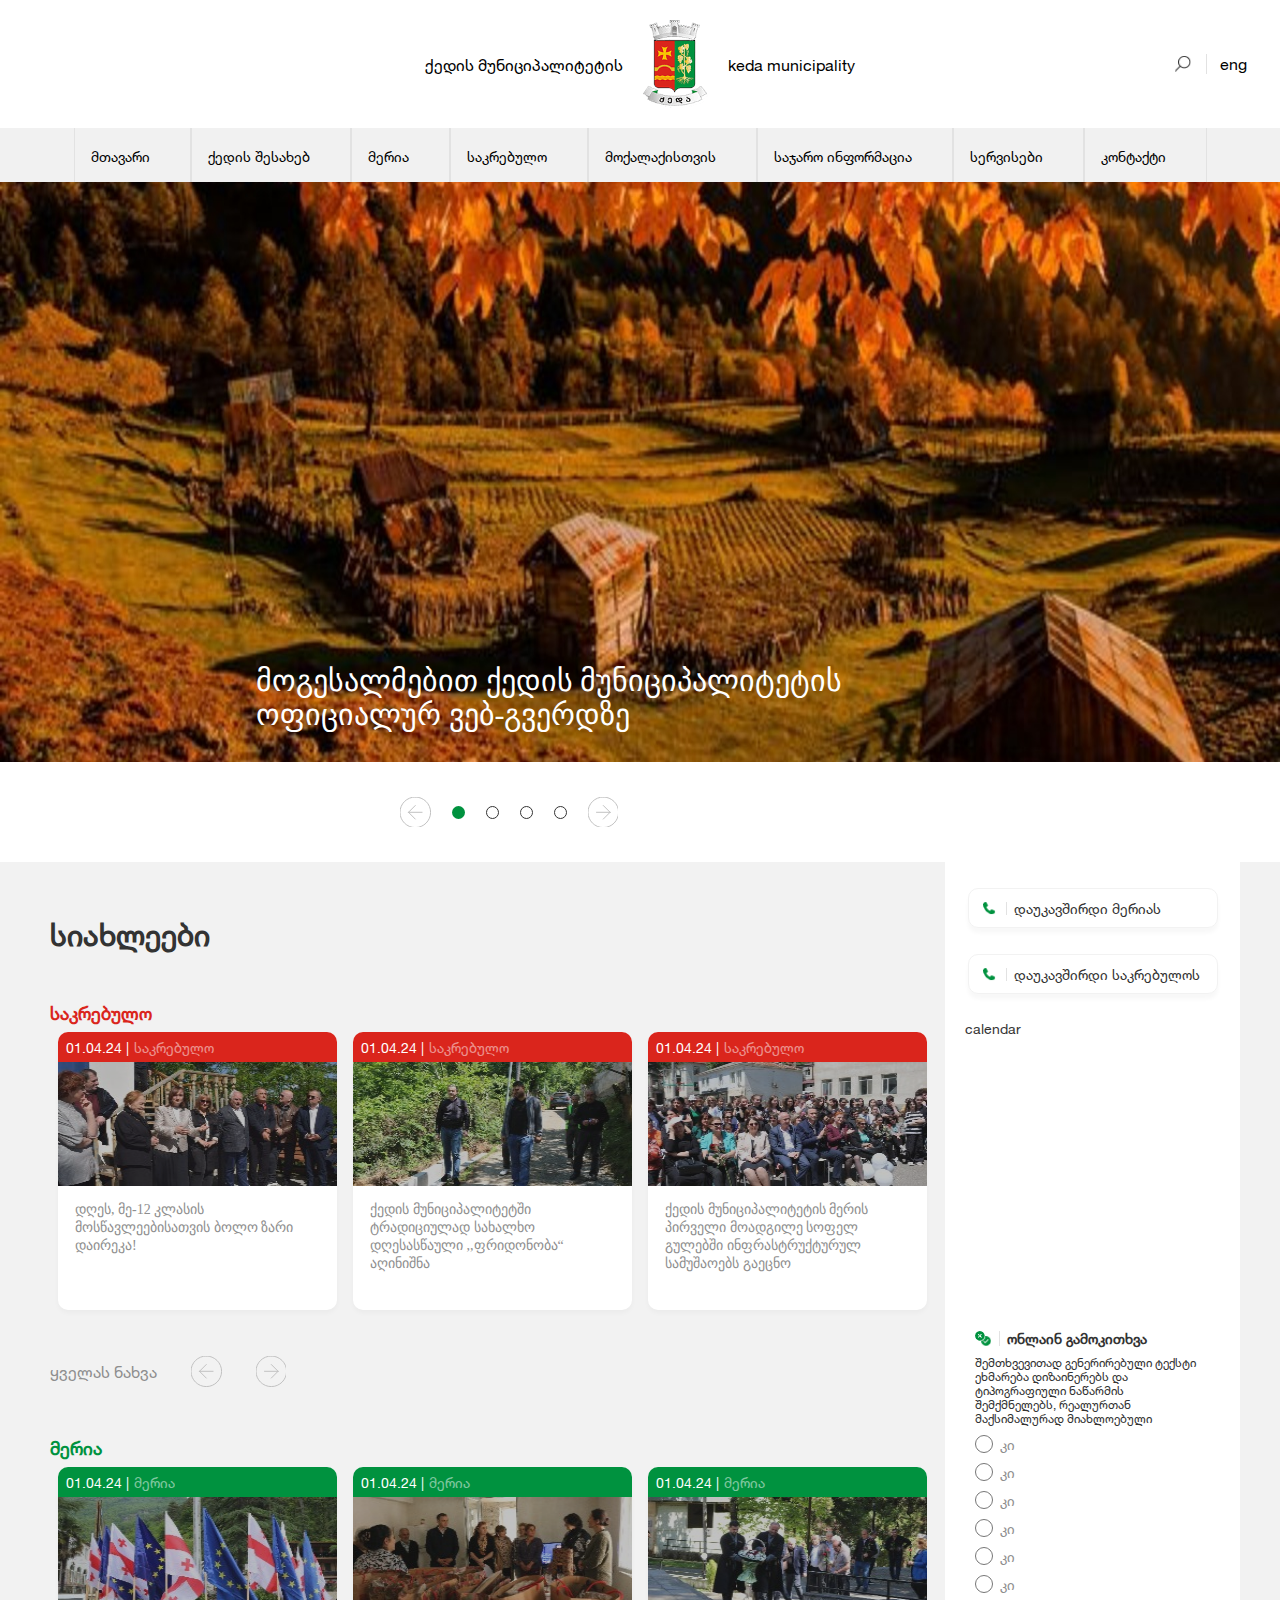
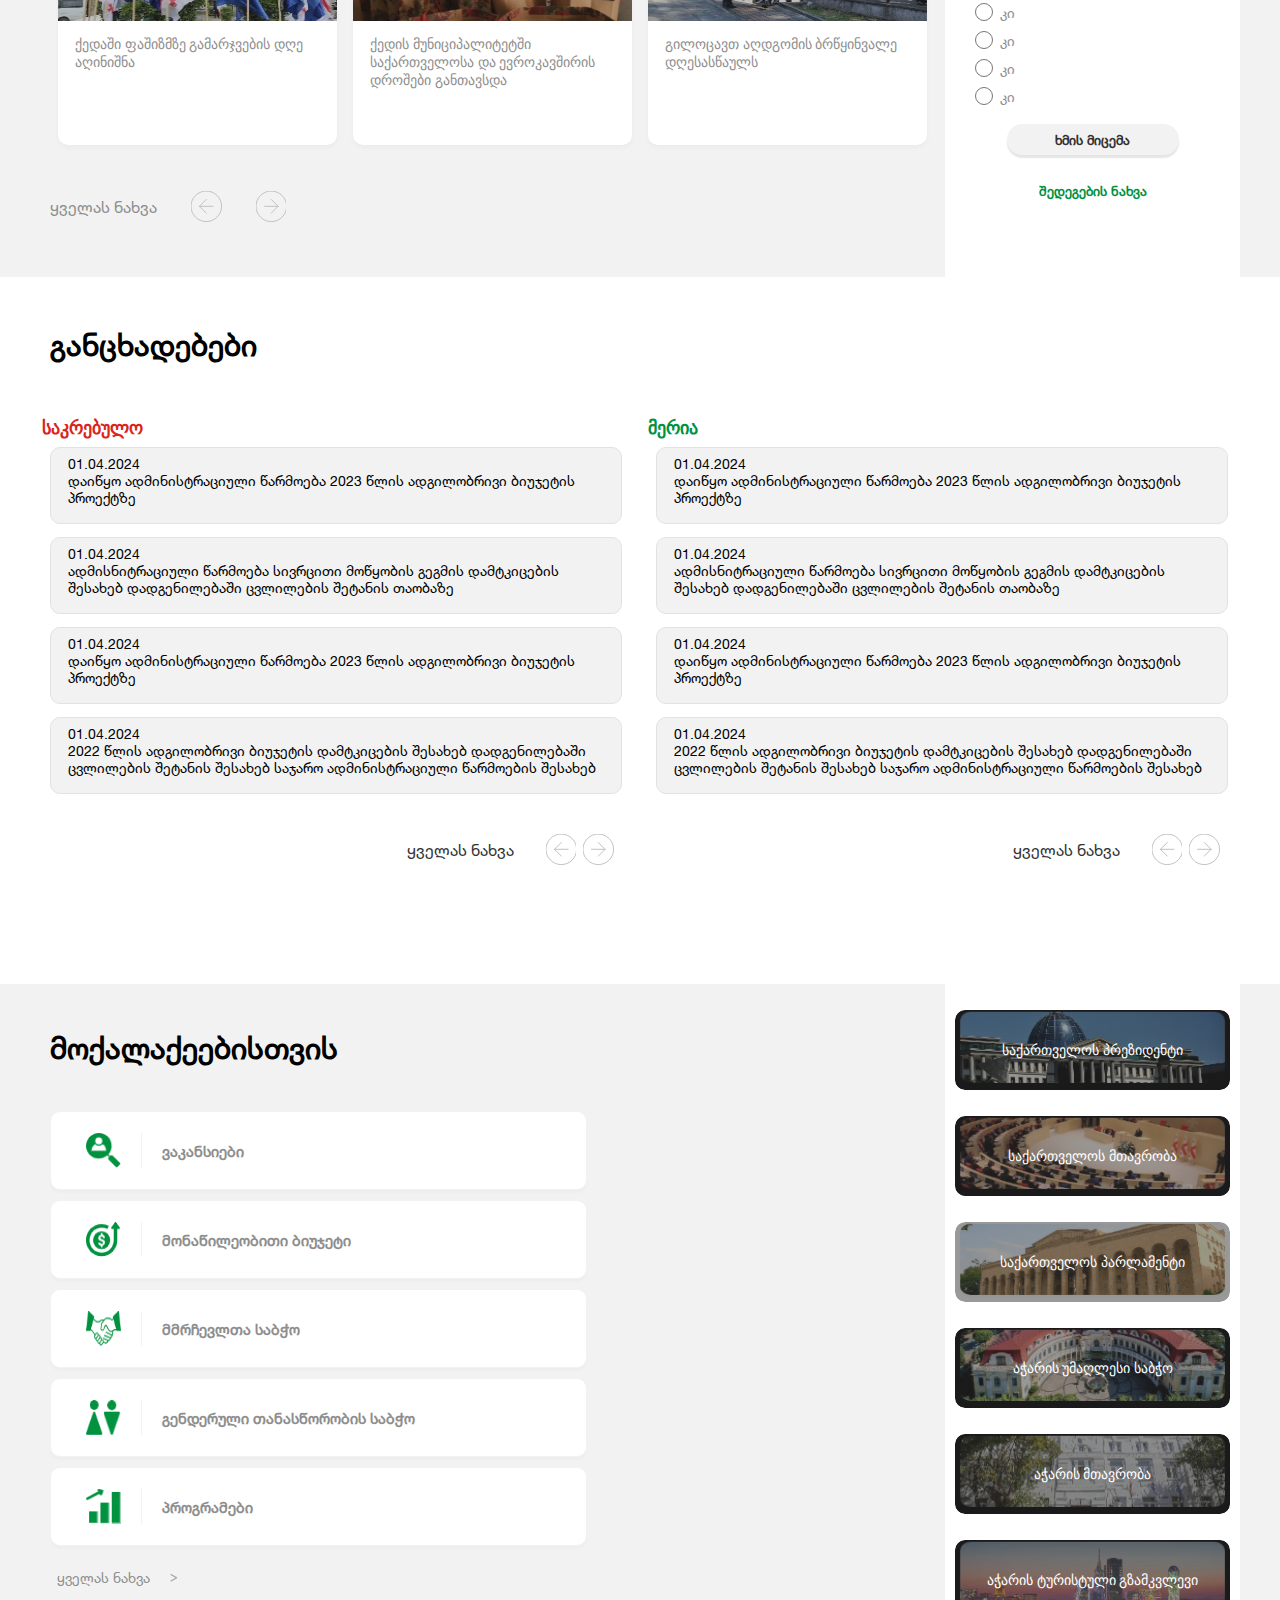
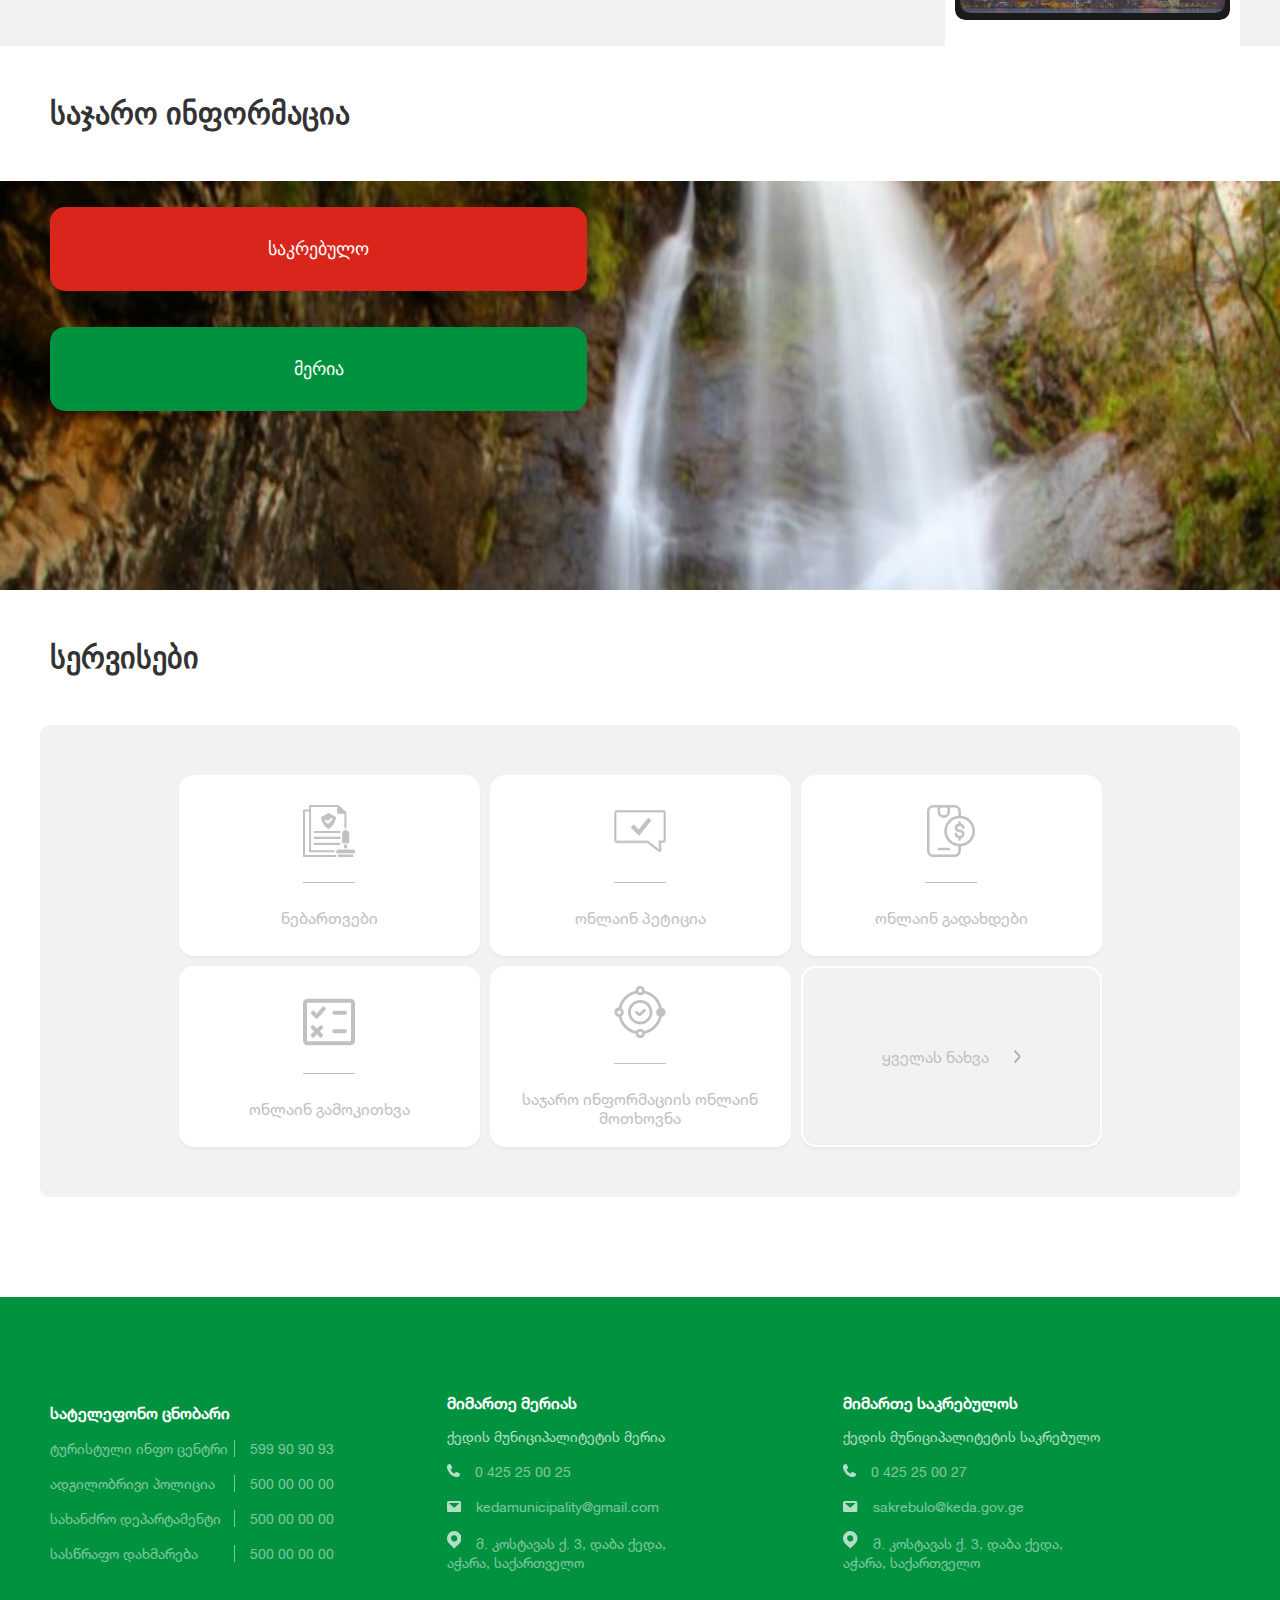
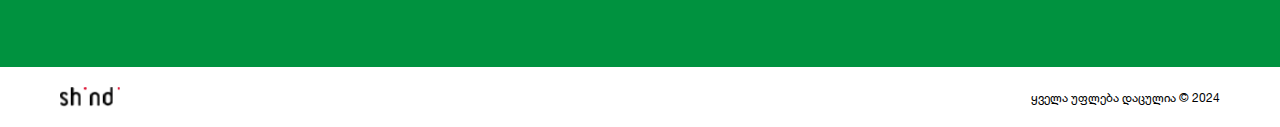
==== commit 480040c8: "corrections made, started responsive" ====
--- a/index.html
+++ b/index.html
@@ -1167,34 +1167,163 @@
       <div class="services-container">
         <a href="">
           <div class="service">
-            <img src="images/permission.png" alt="" />
+            <svg
+              xmlns="http://www.w3.org/2000/svg"
+              width="52.25"
+              height="52.252"
+              viewBox="657 4025.144 52.25 52.252"
+              class="servicesvg"
+            >
+              <g data-name="noun-permission-6807297">
+                <path
+                  d="M686.287 4035.288a11.637 11.637 0 0 1-2.34-1.608 1.837 1.837 0 0 0-2.397-.036c-1.411 1.184-3.43 2.093-5.162 2.855a1.827 1.827 0 0 0-1.07 1.976c.664 4.002 2.875 7.985 6.406 10.262.633.408 1.44.388 2.053-.048 3.286-2.331 5.286-6.062 6.29-10.06a1.838 1.838 0 0 0-1.108-2.152c-.935-.37-1.83-.742-2.674-1.189Zm-7.074 6.262a1.05 1.05 0 1 1 1.54-1.431l1.173 1.263 2.769-2.77a1.052 1.052 0 0 1 1.485.005 1.052 1.052 0 0 1-.004 1.486l-3.511 3.51a1.051 1.051 0 0 1-1.538 0l-1.914-2.059Zm-10.613 23.663a1.054 1.054 0 1 1 0-2.11h25.198a1.054 1.054 0 1 1 0 2.11h-25.2Zm0-11.904a1.054 1.054 0 1 1 0-2.11h25.198a1.054 1.054 0 1 1 0 2.11l-25.2.002Zm0 5.95a1.054 1.054 0 1 1 0-2.109h25.198a1.054 1.054 0 1 1 0 2.11l-25.2.002Zm-5.484-27.656h-4.093v43.715h30.584a1.011 1.011 0 1 1 0 2.026h-31.596c-.56 0-1.011-.454-1.011-1.012v-45.74c0-.56.453-1.012 1.011-1.012h5.105v-3.38c0-.582.465-1.036 1.1-1.009l28.033-.045a1 1 0 0 1 .746.26l7.278 6.614c.229.186.376.47.376.79v15.034a1.013 1.013 0 0 1-2.025 0v-14.02h-6.309c-.56 0-1.014-.454-1.014-1.014v-5.642l-26.162.043v43.463l22.745-.004a1.009 1.009 0 1 1 0 2.018l-23.758.007a1.01 1.01 0 0 1-1.012-1.01l.002-40.082Zm33.168 31.94h7.096l.016-9.493a3.542 3.542 0 0 0-1.043-2.445 3.53 3.53 0 0 0-5.01 0 3.543 3.543 0 0 0-1.043 2.459l-.016 9.48Zm1.95 1.23v3.917h3.23v-3.917h-3.23Zm9.24 10.16h-15.295l.02 2.463h15.293l-.018-2.463Zm1.775-1.23-.002-1.893a1.901 1.901 0 0 0-1.894-1.891h-14.997a1.906 1.906 0 0 0-1.894 1.893v1.894h18.785Z"
+              
+                  fill-rule="evenodd"
+                  data-name="Path 74"
+                />
+              </g>
+            </svg>
             <span>ნებართვები</span>
           </div>
         </a>
 
         <a href="">
           <div class="service">
-            <img src="images/take-action.png" alt="" />
+            <svg
+              xmlns="http://www.w3.org/2000/svg"
+              width="57.451"
+              height="46.579"
+              viewBox="931 4028.143 57.451 46.579"
+              class="servicesvg"
+            >
+              <g data-name="noun-take-action-638677">
+                <g data-name="Group 51">
+                  <g data-name="Group 49">
+                    <path
+                      d="M934.731 4031.038h49.988c.45 0 .901.386.901.901v29.273c0 .45-.386.9-.9.9h-4.761l.772 9.329-12.095-9.393H934.73c-.45 0-.9-.386-.9-.9v-29.273c.064-.45.45-.837.9-.837Z"
+                      stroke-linejoin="round"
+                      stroke-linecap="round"
+                      stroke-width=".5"
+                      stroke="#fff"
+                      fill="transparent"
+                      data-name="Path 75"
+                    />
+                    <g data-name="Path 76">
+                      <path
+                        d="M931 4031.875v29.272a3.734 3.734 0 0 0 3.731 3.732h32.94l12.095 9.328c.45.322.965.515 1.544.515.45 0 .836-.129 1.222-.322.836-.45 1.287-1.286 1.158-2.251l-.643-7.335h1.672a3.734 3.734 0 0 0 3.732-3.731v-29.208a3.734 3.734 0 0 0-3.732-3.732h-49.988a3.734 3.734 0 0 0-3.731 3.732Zm2.895 0c0-.45.386-.9.9-.9h49.989c.45 0 .9.385.9.9v29.272c0 .45-.386.901-.9.901h-4.825l.772 9.329-12.095-9.329H934.73c-.45 0-.9-.386-.9-.9v-29.273Z"
+                        fill="#e2e2e2"
+                        fill-rule="evenodd"
+                      />
+                      <path
+                        d="M931 4031.875v29.272a3.734 3.734 0 0 0 3.731 3.732h32.94l12.095 9.328c.45.322.965.515 1.544.515.45 0 .836-.129 1.222-.322h0c.836-.45 1.287-1.286 1.158-2.251l-.643-7.335h1.672a3.734 3.734 0 0 0 3.732-3.731v-29.208a3.734 3.734 0 0 0-3.732-3.732h-49.988a3.734 3.734 0 0 0-3.731 3.732Zm2.895 0c0-.45.386-.9.9-.9h49.989c.45 0 .9.385.9.9v29.272c0 .45-.386.901-.9.901h-4.825l.772 9.329-12.095-9.329H934.73c-.45 0-.9-.386-.9-.9v-29.273Z"
+                        stroke-linejoin="round"
+                        stroke-linecap="round"
+                        stroke-width=".5"
+                        stroke="#fff"
+                        
+                      />
+                    </g>
+                  </g>
+                  <g data-name="Group 50">
+                    <g data-name="Path 77">
+                      <path
+                        d="m958.857 4056.965-9.522-9.521 3.474-3.474 5.597 5.597 10.23-12.931 3.86 3.023-13.64 17.306Z"
+                        fill="#e2e2e2"
+                        fill-rule="evenodd"
+                      />
+                      <path
+                        d="m958.857 4056.965-9.522-9.521 3.474-3.474 5.597 5.597 10.23-12.931 3.86 3.023-13.64 17.306Z"
+                        stroke-linejoin="round"
+                        stroke-linecap="round"
+                        stroke-width=".5"
+                        stroke="#fff"
+                     
+                      />
+                    </g>
+                  </g>
+                </g>
+              </g>
+            </svg>
             <span>ონლაინ პეტიცია</span>
           </div>
         </a>
 
         <a href="">
           <div class="service">
-            <img src="images/online-payment.png" alt="" />
+            <svg
+              xmlns="http://www.w3.org/2000/svg"
+              width="54.328"
+              height="58.737"
+              viewBox="1213 4022.144 54.328 58.737"
+              class="servicesvg"
+            >
+              <g data-name="noun-online-payment-6748268">
+                <path
+                  d="M1251.369 4034.403v-5.081a7.177 7.177 0 0 0-7.176-7.178h-24.015a7.178 7.178 0 0 0-7.178 7.178v44.38a7.177 7.177 0 0 0 7.178 7.179h24.015a7.175 7.175 0 0 0 7.176-7.178v-4.872a17.277 17.277 0 0 0 13.86-25.48 17.274 17.274 0 0 0-13.86-8.97Zm-23.448-9.059h8.298v4.142a4.148 4.148 0 1 1-8.29 0l-.008-4.142Zm20.579 48.36c0 2.379-1.93 4.306-4.307 4.306h-24.015a4.305 4.305 0 0 1-4.306-4.306v-44.382a4.305 4.305 0 0 1 4.306-4.306h4.874v4.47a7.016 7.016 0 0 0 7.014 7.243 7.016 7.016 0 0 0 7.017-7.243v-4.47h5.103a4.305 4.305 0 0 1 4.306 4.306v5.082a17.267 17.267 0 0 0-13.858 8.97 17.275 17.275 0 0 0 13.858 25.48l.008 4.85Zm1.434-7.68a14.413 14.413 0 0 1-14.412-14.415 14.416 14.416 0 0 1 14.417-14.407 14.414 14.414 0 0 1 14.407 14.418 14.428 14.428 0 0 1-14.412 14.404Zm-12.2 4.493a1.436 1.436 0 0 1 0 2.871h-11.132a1.436 1.436 0 1 1 0-2.871h11.132Zm9.401-22.638c0 1.128 1.263 2.076 2.764 2.076 3.109 0 5.634 2.225 5.634 4.952 0 2.29-1.788 4.22-4.2 4.78v1.523a1.436 1.436 0 0 1-2.87 0v-1.523c-2.412-.56-4.2-2.49-4.2-4.78a1.436 1.436 0 0 1 2.872 0c0 1.127 1.263 2.075 2.764 2.075 1.5 0 2.764-.948 2.764-2.075 0-1.128-1.27-2.08-2.764-2.08-3.108 0-5.633-2.218-5.633-4.945 0-2.296 1.787-4.22 4.199-4.78v-1.076h-.003a1.437 1.437 0 1 1 2.872 0v1.076c2.411.56 4.198 2.484 4.198 4.78a1.436 1.436 0 0 1-2.871 0c0-1.128-1.27-2.08-2.764-2.08-1.491-.003-2.727.952-2.727 2.08Z"
+              
+                />
+              </g>
+            </svg>
             <span>ონლაინ გადახდები</span>
           </div>
         </a>
 
         <a href="">
           <div class="service">
-            <img src="images/survey-service.png" alt="" />
-            <span>ონლაინ გადახდები</span>
+            <svg
+              xmlns="http://www.w3.org/2000/svg"
+              width="51.902"
+              height="46.579"
+              viewBox="657 4242.144 51.902 46.579"
+              class="servicesvg"
+            >
+              <g data-name="noun-survey-6359911">
+                <g data-name="Layer 2">
+                  <path
+                    d="M704.244 4242.144h-42.586A4.684 4.684 0 0 0 657 4246.8v37.263a4.684 4.684 0 0 0 4.658 4.658h42.586a4.684 4.684 0 0 0 4.658-4.658v-37.263a4.684 4.684 0 0 0-4.658-4.657Zm.665 41.92a.665.665 0 0 1-.665.666h-42.586a.665.665 0 0 1-.666-.666v-37.263c0-.367.298-.665.666-.665h42.586c.367 0 .665.298.665.665v37.263Z"
+                
+                  />
+                  <path
+                    d="m676.137 4250.794-5.616 6.308-2.05-2.316a2.023 2.023 0 0 0-2.82-.16 1.996 1.996 0 0 0-.16 2.822l3.54 3.992c.383.419.923.66 1.49.666a1.943 1.943 0 0 0 1.49-.666l7.107-7.985a1.996 1.996 0 0 0-.16-2.82 2.023 2.023 0 0 0-2.82.159Z"
+                    
+                  />
+                  <path
+                    d="M676.377 4269.345a1.996 1.996 0 0 0-2.822 0l-2.661 2.662-2.662-2.662a1.996 1.996 0 0 0-2.821 2.822l2.661 2.661-2.661 2.662a1.996 1.996 0 0 0 2.821 2.821l2.662-2.661 2.661 2.661a1.996 1.996 0 0 0 2.822-2.821l-2.662-2.662 2.662-2.661a1.996 1.996 0 0 0 0-2.822Z"
+                 
+                   
+                  />
+                  <path
+                    d="M698.92 4272.752h-10.646a1.996 1.996 0 0 0 0 3.993h10.647a1.996 1.996 0 0 0 0-3.993Z"
+              
+                  
+                  />
+                  <path
+                    d="M698.92 4254.12h-10.646a1.996 1.996 0 0 0 0 3.993h10.647a1.996 1.996 0 1 0 0-3.992Z"
+                   
+                    
+                  />
+                </g>
+              </g>
+            </svg>
+            <span>ონლაინ გამოკითხვა</span>
           </div>
         </a>
         <a href="">
           <div class="service">
-            <img src="images/online.png" alt="" />
+            <svg
+              xmlns="http://www.w3.org/2000/svg"
+              width="58.001"
+              height="59.065"
+              viewBox="930 4236.144 58.001 59.065"
+              class="servicesvg"
+            >
+              <g data-name="noun-online-6813338">
+                <path
+                  d="M957.139 4241.465a2.128 2.128 0 1 0 4.256.001 2.128 2.128 0 0 0-4.256-.001Zm-3.193.035v-.035a5.32 5.32 0 0 1 5.321-5.321 5.32 5.32 0 0 1 5.321 5.321v.035c9.576 2.075 17.108 9.634 19.143 19.225a5.324 5.324 0 0 1 0 10.435c-2.035 9.6-9.578 17.164-19.167 19.23a5.32 5.32 0 0 1-10.594 0c-9.56-2.061-17.09-9.59-19.151-19.15a5.32 5.32 0 0 1 0-10.595c2.062-9.553 9.578-17.075 19.127-19.145Zm.99 3.057c-8.474 1.705-15.17 8.322-16.993 16.754a5.322 5.322 0 0 1 0 9.264c1.801 8.33 8.362 14.89 16.692 16.692a5.322 5.322 0 0 1 9.265 0c8.25-1.785 14.763-8.234 16.64-16.452a5.32 5.32 0 0 1 0-9.743c-1.898-8.318-8.547-14.826-16.94-16.515a5.315 5.315 0 0 1-4.332 2.23 5.315 5.315 0 0 1-4.332-2.23Zm2.203 45.331a2.128 2.128 0 1 0 4.256.001 2.128 2.128 0 0 0-4.256-.001Zm25.542-21.817a2.128 2.128 0 1 1-.002-4.255 2.128 2.128 0 0 1 .002 4.255Zm-49.487-2.128a2.128 2.128 0 1 0 4.255.001 2.128 2.128 0 0 0-4.255-.001Zm26.073-10.643c-5.877 0-10.642 4.766-10.642 10.643 0 5.877 4.765 10.642 10.642 10.642 5.878 0 10.643-4.765 10.643-10.642s-4.765-10.643-10.643-10.643Zm-13.834 10.643c0-7.642 6.193-13.835 13.834-13.835s13.835 6.194 13.835 13.835c0 7.64-6.194 13.835-13.835 13.835-7.64 0-13.834-6.194-13.834-13.835Zm19.72-.969c.641-.606.67-1.617.064-2.256a1.594 1.594 0 0 0-2.257-.064l-4.528 4.284-2.325-2.2a1.594 1.594 0 1 0-2.192 2.317l2.69 2.549a2.661 2.661 0 0 0 3.658 0l4.89-4.63Z"
+               
+                />
+              </g>
+            </svg>
             <span>საჯარო ინფორმაციის ონლაინ მოთხოვნა</span>
           </div>
         </a>
@@ -1208,7 +1337,7 @@
     </section>
     <footer>
       <main class="footer-container">
-        <div class="footer-left-col ">
+        <div class="footer-left-col">
           <h4>სატელეფონო ცნობარი</h4>
           <div class="footer-left-col-item">
             <span>ტურისტული ინფო ცენტრი</span>
@@ -1226,60 +1355,135 @@
             <span>სასწრაფო დახმარება</span>
             <a href="">500 00 00 00</a>
           </div>
-     
         </div>
 
         <div class="footer-center-col">
           <h4>მიმართე მერიას</h4>
           <span>ქედის მუნიციპალიტეტის მერია</span>
           <div class="footer-center-col-item">
-            <svg xmlns="http://www.w3.org/2000/svg" width="13.067" height="13.066" viewBox="832.705 4332 13.067 13.066"><g data-name="Phone"><path d="m840.288 4341.333 1.4-1.283c.117-.117.234-.117.35-.117l.234.117 3.266 1.517c.234.116.234.233.234.466-.117.933-.35 1.633-.934 2.1-.583.583-1.4.933-2.45.933-1.05 0-2.1-.233-3.266-.816-1.167-.584-2.217-1.4-3.267-2.333-.583-.817-1.283-1.634-1.75-2.567-.467-.933-.933-1.75-1.167-2.567-.233-.7-.233-1.516-.233-2.216.117-.7.35-1.284.817-1.75.466-.467 1.166-.7 2.216-.817.234 0 .35.117.467.233l1.75 3.267c0 .117.117.233.117.233 0 .117 0 .234-.117.35l-1.517 1.4c-.116.234-.116.467 0 .584.35.7.934 1.283 1.4 1.866a11.78 11.78 0 0 0 1.867 1.517c.233.117.467.117.583-.117Z" fill="#fff" fill-rule="evenodd" data-name="Path 110"/></g></svg>
-             <a href="">0 425 25 00 25</a>
+            <svg
+              xmlns="http://www.w3.org/2000/svg"
+              width="13.067"
+              height="13.066"
+              viewBox="832.705 4332 13.067 13.066"
+            >
+              <g data-name="Phone">
+                <path
+                  d="m840.288 4341.333 1.4-1.283c.117-.117.234-.117.35-.117l.234.117 3.266 1.517c.234.116.234.233.234.466-.117.933-.35 1.633-.934 2.1-.583.583-1.4.933-2.45.933-1.05 0-2.1-.233-3.266-.816-1.167-.584-2.217-1.4-3.267-2.333-.583-.817-1.283-1.634-1.75-2.567-.467-.933-.933-1.75-1.167-2.567-.233-.7-.233-1.516-.233-2.216.117-.7.35-1.284.817-1.75.466-.467 1.166-.7 2.216-.817.234 0 .35.117.467.233l1.75 3.267c0 .117.117.233.117.233 0 .117 0 .234-.117.35l-1.517 1.4c-.116.234-.116.467 0 .584.35.7.934 1.283 1.4 1.866a11.78 11.78 0 0 0 1.867 1.517c.233.117.467.117.583-.117Z"
+                  fill="#fff"
+                  fill-rule="evenodd"
+                  data-name="Path 110"
+                />
+              </g>
+            </svg>
+            <a href="">0 425 25 00 25</a>
           </div>
           <div class="footer-center-col-item">
-            <svg xmlns="http://www.w3.org/2000/svg" width="14.35" height="11.48" viewBox="832 4359.931 14.35 11.48"><g data-name="Group 7696"><path d="M844.556 4361.845h-10.762l5.38 4.783 5.382-4.783Zm-12.556 0c0-1.053.807-1.914 1.794-1.914h10.762c.986 0 1.794.861 1.794 1.914v7.653c0 1.052-.808 1.913-1.794 1.913h-10.762c-.987 0-1.794-.86-1.794-1.913v-7.653Z" fill="#fff" fill-rule="evenodd" data-name="Path 50"/></g></svg>
+            <svg
+              xmlns="http://www.w3.org/2000/svg"
+              width="14.35"
+              height="11.48"
+              viewBox="832 4359.931 14.35 11.48"
+            >
+              <g data-name="Group 7696">
+                <path
+                  d="M844.556 4361.845h-10.762l5.38 4.783 5.382-4.783Zm-12.556 0c0-1.053.807-1.914 1.794-1.914h10.762c.986 0 1.794.861 1.794 1.914v7.653c0 1.052-.808 1.913-1.794 1.913h-10.762c-.987 0-1.794-.86-1.794-1.913v-7.653Z"
+                  fill="#fff"
+                  fill-rule="evenodd"
+                  data-name="Path 50"
+                />
+              </g>
+            </svg>
             <a href="">kedamunicipality@gmail.com</a>
           </div>
           <div class="footer-center-col-item">
-            <svg xmlns="http://www.w3.org/2000/svg" width="14.502" height="17.599" viewBox="831.08 4387.2 14.502 17.599"><g data-name="Group 7698"><path d="M838.29 4397.672a3.065 3.065 0 0 0 3.07-3.07c0-1.645-1.316-3.18-3.07-3.18a3.065 3.065 0 0 0-3.07 3.07c0 1.645 1.425 3.18 3.07 3.18Zm-5.154-8.334a7.28 7.28 0 0 1 10.307 0 7.28 7.28 0 0 1 0 10.308l-5.153 5.154-5.154-5.154c-2.741-2.851-2.741-7.457 0-10.308Z" fill="#fff" fill-rule="evenodd" data-name="Path 114"/></g></svg>
-             <a href="">მ. კოსტავას ქ. 3, დაბა ქედა, <br>
-              აჭარა, საქართველო</a>
-          </div>
-
+            <svg
+              xmlns="http://www.w3.org/2000/svg"
+              width="14.502"
+              height="17.599"
+              viewBox="831.08 4387.2 14.502 17.599"
+            >
+              <g data-name="Group 7698">
+                <path
+                  d="M838.29 4397.672a3.065 3.065 0 0 0 3.07-3.07c0-1.645-1.316-3.18-3.07-3.18a3.065 3.065 0 0 0-3.07 3.07c0 1.645 1.425 3.18 3.07 3.18Zm-5.154-8.334a7.28 7.28 0 0 1 10.307 0 7.28 7.28 0 0 1 0 10.308l-5.153 5.154-5.154-5.154c-2.741-2.851-2.741-7.457 0-10.308Z"
+                  fill="#fff"
+                  fill-rule="evenodd"
+                  data-name="Path 114"
+                />
+              </g>
+            </svg>
+            <a href=""
+              >მ. კოსტავას ქ. 3, დაბა ქედა, <br />
+              აჭარა, საქართველო</a
+            >
+          </div>
         </div>
         <div class="footer-center-col">
           <h4>მიმართე საკრებულოს</h4>
           <span>ქედის მუნიციპალიტეტის საკრებულო</span>
           <div class="footer-center-col-item">
-            <svg xmlns="http://www.w3.org/2000/svg" width="13.067" height="13.066" viewBox="832.705 4332 13.067 13.066"><g data-name="Phone"><path d="m840.288 4341.333 1.4-1.283c.117-.117.234-.117.35-.117l.234.117 3.266 1.517c.234.116.234.233.234.466-.117.933-.35 1.633-.934 2.1-.583.583-1.4.933-2.45.933-1.05 0-2.1-.233-3.266-.816-1.167-.584-2.217-1.4-3.267-2.333-.583-.817-1.283-1.634-1.75-2.567-.467-.933-.933-1.75-1.167-2.567-.233-.7-.233-1.516-.233-2.216.117-.7.35-1.284.817-1.75.466-.467 1.166-.7 2.216-.817.234 0 .35.117.467.233l1.75 3.267c0 .117.117.233.117.233 0 .117 0 .234-.117.35l-1.517 1.4c-.116.234-.116.467 0 .584.35.7.934 1.283 1.4 1.866a11.78 11.78 0 0 0 1.867 1.517c.233.117.467.117.583-.117Z" fill="#fff" fill-rule="evenodd" data-name="Path 110"/></g></svg>
-             <a href="">0 425 25 00 27</a>
+            <svg
+              xmlns="http://www.w3.org/2000/svg"
+              width="13.067"
+              height="13.066"
+              viewBox="832.705 4332 13.067 13.066"
+            >
+              <g data-name="Phone">
+                <path
+                  d="m840.288 4341.333 1.4-1.283c.117-.117.234-.117.35-.117l.234.117 3.266 1.517c.234.116.234.233.234.466-.117.933-.35 1.633-.934 2.1-.583.583-1.4.933-2.45.933-1.05 0-2.1-.233-3.266-.816-1.167-.584-2.217-1.4-3.267-2.333-.583-.817-1.283-1.634-1.75-2.567-.467-.933-.933-1.75-1.167-2.567-.233-.7-.233-1.516-.233-2.216.117-.7.35-1.284.817-1.75.466-.467 1.166-.7 2.216-.817.234 0 .35.117.467.233l1.75 3.267c0 .117.117.233.117.233 0 .117 0 .234-.117.35l-1.517 1.4c-.116.234-.116.467 0 .584.35.7.934 1.283 1.4 1.866a11.78 11.78 0 0 0 1.867 1.517c.233.117.467.117.583-.117Z"
+                  fill="#fff"
+                  fill-rule="evenodd"
+                  data-name="Path 110"
+                />
+              </g>
+            </svg>
+            <a href="">0 425 25 00 27</a>
           </div>
           <div class="footer-center-col-item">
-            <svg xmlns="http://www.w3.org/2000/svg" width="14.35" height="11.48" viewBox="832 4359.931 14.35 11.48"><g data-name="Group 7696"><path d="M844.556 4361.845h-10.762l5.38 4.783 5.382-4.783Zm-12.556 0c0-1.053.807-1.914 1.794-1.914h10.762c.986 0 1.794.861 1.794 1.914v7.653c0 1.052-.808 1.913-1.794 1.913h-10.762c-.987 0-1.794-.86-1.794-1.913v-7.653Z" fill="#fff" fill-rule="evenodd" data-name="Path 50"/></g></svg>
-            <a href="">sakrebulo@keda.gov.ge
-            </a>
+            <svg
+              xmlns="http://www.w3.org/2000/svg"
+              width="14.35"
+              height="11.48"
+              viewBox="832 4359.931 14.35 11.48"
+            >
+              <g data-name="Group 7696">
+                <path
+                  d="M844.556 4361.845h-10.762l5.38 4.783 5.382-4.783Zm-12.556 0c0-1.053.807-1.914 1.794-1.914h10.762c.986 0 1.794.861 1.794 1.914v7.653c0 1.052-.808 1.913-1.794 1.913h-10.762c-.987 0-1.794-.86-1.794-1.913v-7.653Z"
+                  fill="#fff"
+                  fill-rule="evenodd"
+                  data-name="Path 50"
+                />
+              </g>
+            </svg>
+            <a href="">sakrebulo@keda.gov.ge </a>
           </div>
           <div class="footer-center-col-item">
-            <svg xmlns="http://www.w3.org/2000/svg" width="14.502" height="17.599" viewBox="831.08 4387.2 14.502 17.599"><g data-name="Group 7698"><path d="M838.29 4397.672a3.065 3.065 0 0 0 3.07-3.07c0-1.645-1.316-3.18-3.07-3.18a3.065 3.065 0 0 0-3.07 3.07c0 1.645 1.425 3.18 3.07 3.18Zm-5.154-8.334a7.28 7.28 0 0 1 10.307 0 7.28 7.28 0 0 1 0 10.308l-5.153 5.154-5.154-5.154c-2.741-2.851-2.741-7.457 0-10.308Z" fill="#fff" fill-rule="evenodd" data-name="Path 114"/></g></svg>
-             <a href="">მ. კოსტავას ქ. 3, დაბა ქედა, <br>
-              აჭარა, საქართველო</a>
-          </div>
-
+            <svg
+              xmlns="http://www.w3.org/2000/svg"
+              width="14.502"
+              height="17.599"
+              viewBox="831.08 4387.2 14.502 17.599"
+            >
+              <g data-name="Group 7698">
+                <path
+                  d="M838.29 4397.672a3.065 3.065 0 0 0 3.07-3.07c0-1.645-1.316-3.18-3.07-3.18a3.065 3.065 0 0 0-3.07 3.07c0 1.645 1.425 3.18 3.07 3.18Zm-5.154-8.334a7.28 7.28 0 0 1 10.307 0 7.28 7.28 0 0 1 0 10.308l-5.153 5.154-5.154-5.154c-2.741-2.851-2.741-7.457 0-10.308Z"
+                  fill="#fff"
+                  fill-rule="evenodd"
+                  data-name="Path 114"
+                />
+              </g>
+            </svg>
+            <a href=""
+              >მ. კოსტავას ქ. 3, დაბა ქედა, <br />
+              აჭარა, საქართველო</a
+            >
+          </div>
         </div>
-       
-
-   
-
       </main>
     </footer>
     <div class="copyright">
-      <img src="images/shindi.png" alt="">
-      <p>
-        ყველა უფლება დაცულია
-        &copy;
-        2024
-
-      </p>
+      <img src="images/shindi.png" alt="" />
+      <p>ყველა უფლება დაცულია &copy; 2024</p>
     </div>
   </body>
 </html>
--- a/index.css
+++ b/index.css
@@ -1,9 +1,14 @@
+@font-face {
+  font-family: "haltvetica-geo-caps";
+  src: url("fonts/helvetica-neue-lt-geo-55-roman.ttf");
+}
+
 html {
   scroll-behavior: smooth;
 }
 
 * {
-  font-family: Arial, sans-serif;
+  font-family: "haltvetica-geo-caps", sans-serif;
   box-sizing: border-box;
   margin: 0;
   padding: 0;
@@ -21,9 +26,9 @@
   width: 100%;
   display: flex;
   position: relative;
-  display: grid;
-  place-items: center;
-  grid-template-columns: 50% 50%;
+  justify-content: center;
+  align-items: center;
+
 }
 
 .topbar {
@@ -36,7 +41,7 @@
   display: flex;
   align-items: center;
   justify-content: center;
-  transform: translateX(75%);
+
 
   gap: 20px;
 }
@@ -45,10 +50,15 @@
   height: 88px;
 }
  .searchbar {
-  display: flex;
-  justify-self: end;
-  
-   margin-right: 50px;
+  
+  position: absolute;
+  right: 0;
+  display: flex;
+
+ 
+  
+   /* margin-right: 50px; */
+   /* height: 20px; */
   gap: 13px;
 }
 .searchbar img{
@@ -301,7 +311,7 @@
   max-width: 1400px;
   width: 100%;
   display: grid;
-  place-items: center;
+ 
   gap: 30px;
   grid-template-columns: 80% 20%;
   
@@ -459,17 +469,6 @@
 }
 
 
-
-
-/* .carousel-button.prev {
-  left: 10px;
-}
-
-.carousel-button.next {
-  right: 10px;
-} */
-
-
 .news-right{
   height: 100%;
   background: white;
@@ -477,6 +476,7 @@
   flex-direction: column;
   align-items: center;
   font-size: 14px;
+  padding: 10px;
   gap: 26px;
   padding-top: 26px;
   color: #333333;
@@ -637,12 +637,19 @@
   display: flex;
   flex-direction: column;
 }
+.announcments-container h2{
+  font-size: 30px;
+}
 .announcments-wrapper{
   display: flex;
   margin-top: 45px;
-  /* padding: 10px; */
+  justify-content: center;
+
   gap: 16px;
 
+}
+.announcments-wrapper aside{
+  width: 50%;
 }
 .announcments-wrapper h3{
   margin-bottom: 8px;
@@ -676,14 +683,16 @@
   flex-direction: column;
   align-items: flex-start;
   box-shadow: none;
-  /* background: red; */
-  /* padding: 10px; */
   
 
 }
 .announcments .carousel {
   gap: 0;
-
+  max-width: 100%;
+
+}
+.announcment .carousel-container{
+  width: 50%;
 }
 
 .announcment{
@@ -710,7 +719,7 @@
   align-items: center;
   gap: 7px;
   position: absolute;
-  right: 0;
+  right: 10px;
 }
 .announcment-btns a{
   color: #333333;
@@ -745,6 +754,7 @@
 }
 .citizens-left h2{
   margin-bottom: 46px;
+  font-size: 30px;
 }
 .citizens-left a{
   display: block;
@@ -777,7 +787,7 @@
   display: flex;
   align-items: center;
   gap: 20px;
-  max-width: 537px;
+  max-width: 637px;
   width: 100%;
   padding: 21px 35px;
   margin-bottom: 10px;
@@ -968,37 +978,51 @@
  flex-direction: column;
  align-items: center;
  justify-content: center;
- gap: 10px;
+ gap: 25px;
   height: 181px;
   background: white;
   color: #C1C1C1;
   text-align: center;
   border-radius: 15px;
   box-shadow: 0px 3px 2.5px rgba(0,0,0,0.03);
-
-}
+  transition: 250ms ease;
+
+}
+.service:hover{
+  color: #333333;
+}
+
 .service-more  {
   flex-direction: row;
   background: #f2f2f2;
   border:2px solid white;
 
 }
-.service:hover img{
-  filter: hue-rotate(90deg);
-  
-  }
-
-.service img {
-  padding-bottom: 10px;
-  border-bottom: 1px solid #C1C1C1
-  ;
+
+.servicesvg{
+  box-sizing: content-box;
+  padding-bottom: 25px;
+  border-bottom: 1px solid #C1C1C1 ;
   width: 52px;
  height: 52px;
-}
+ fill: #C1C1C1;;
+
+
+}
+.service:hover  > .servicesvg{
+  fill:#00923f;
+}
+
+
+
 .service-more img{
   width: 7px;height: 14px;
   padding-bottom: 0;
   border: none;
+}
+.service-more:hover{
+  background: white;
+  margin-right: -10px;
 }
 
 footer{
@@ -1077,8 +1101,95 @@
   align-items: center;
   justify-content: space-between;
   padding: 20px 0;
+  font-size: 12px;
 
 }
 .copyright img{
   width: 60px;height: 20px;
+}
+
+@media only screen and (max-width: 1500px){
+  .navbar,
+  .news-container,
+  .announcments-container,
+  .citizens-container,
+  .public-info-container,
+  .services-container,
+.footer-container,
+  .copyright,
+  .public-section-divider,
+  .container{
+    max-width: 1200px;
+    /* padding: 10px; */
+    gap: 10px;
+    padding-inline: 10px;
+  }
+  .copyright{
+    padding: 20px;
+  }
+  .carousel-item {
+    box-sizing: border-box;
+    min-width: calc((100% / 3) - 15.9px)
+    
+
+    }
+
+    .announcment-btns{
+  
+      right: 18px;
+    }
+    .news-container,.citizens-container{
+      grid-template-columns: 75% 25%;
+ 
+    
+    }
+    .carousel-container{
+      width: 100%;
+    }
+    .announcment{
+      max-width:97%
+    }
+
+}
+
+@media only screen and (max-width: 1210px){
+  .navbar,
+  .news-container,
+  .announcments-container,
+  .citizens-container,
+  .public-info-container,
+  .services-container,
+  .footer-container,
+  .copyright,
+  .public-section-divider,
+  .container{
+    max-width: 1000px;
+ 
+  }
+  .news-right{
+    padding-inline:5px
+  }
+  .news-right a{
+    font-size: 14px;
+    padding: 7px;
+  }
+  .nav-item{
+    padding: auto;
+    height: 54px;
+    text-align: center;
+    display: flex;
+    align-items: center;
+    justify-content: center;
+    border: none;
+    
+  }
+  .nav-list a{
+    border: none;
+  }
+  .nav-list{
+    justify-content: space-between;
+    
+  }
+
+
 }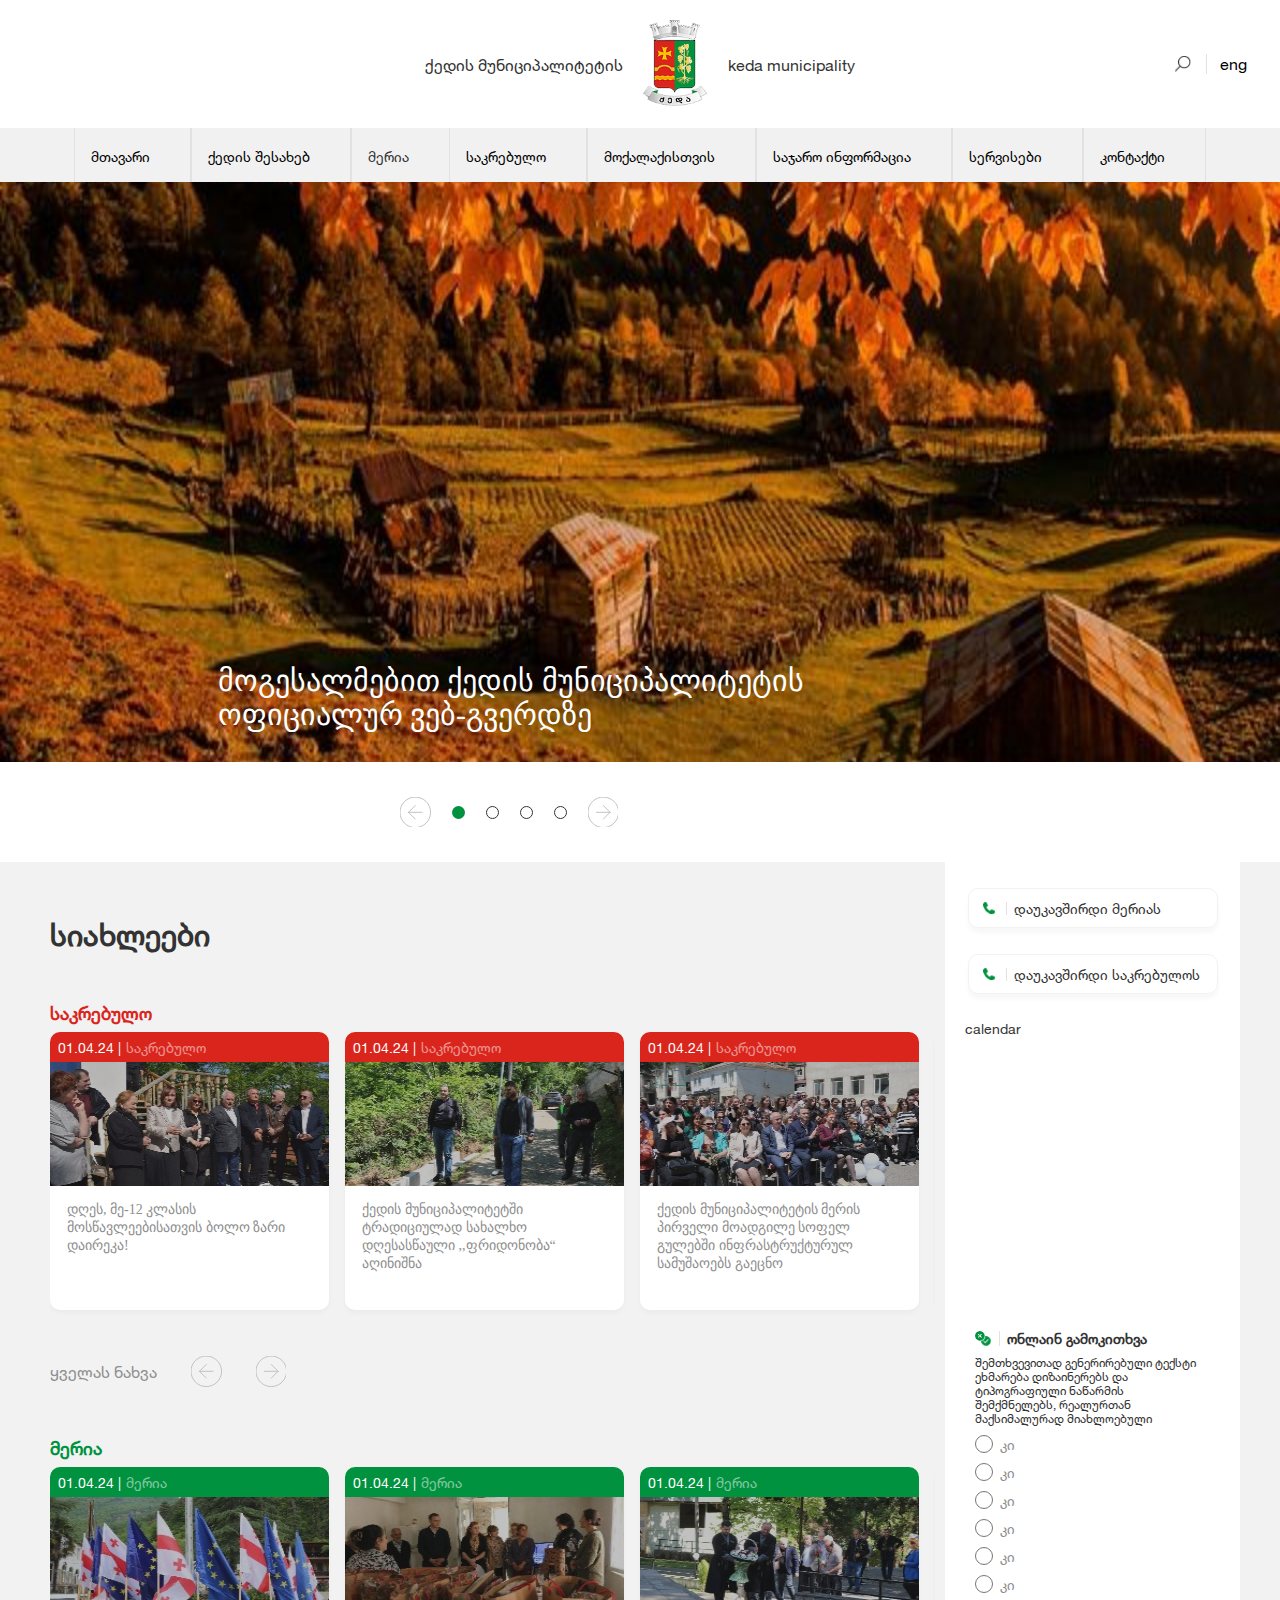
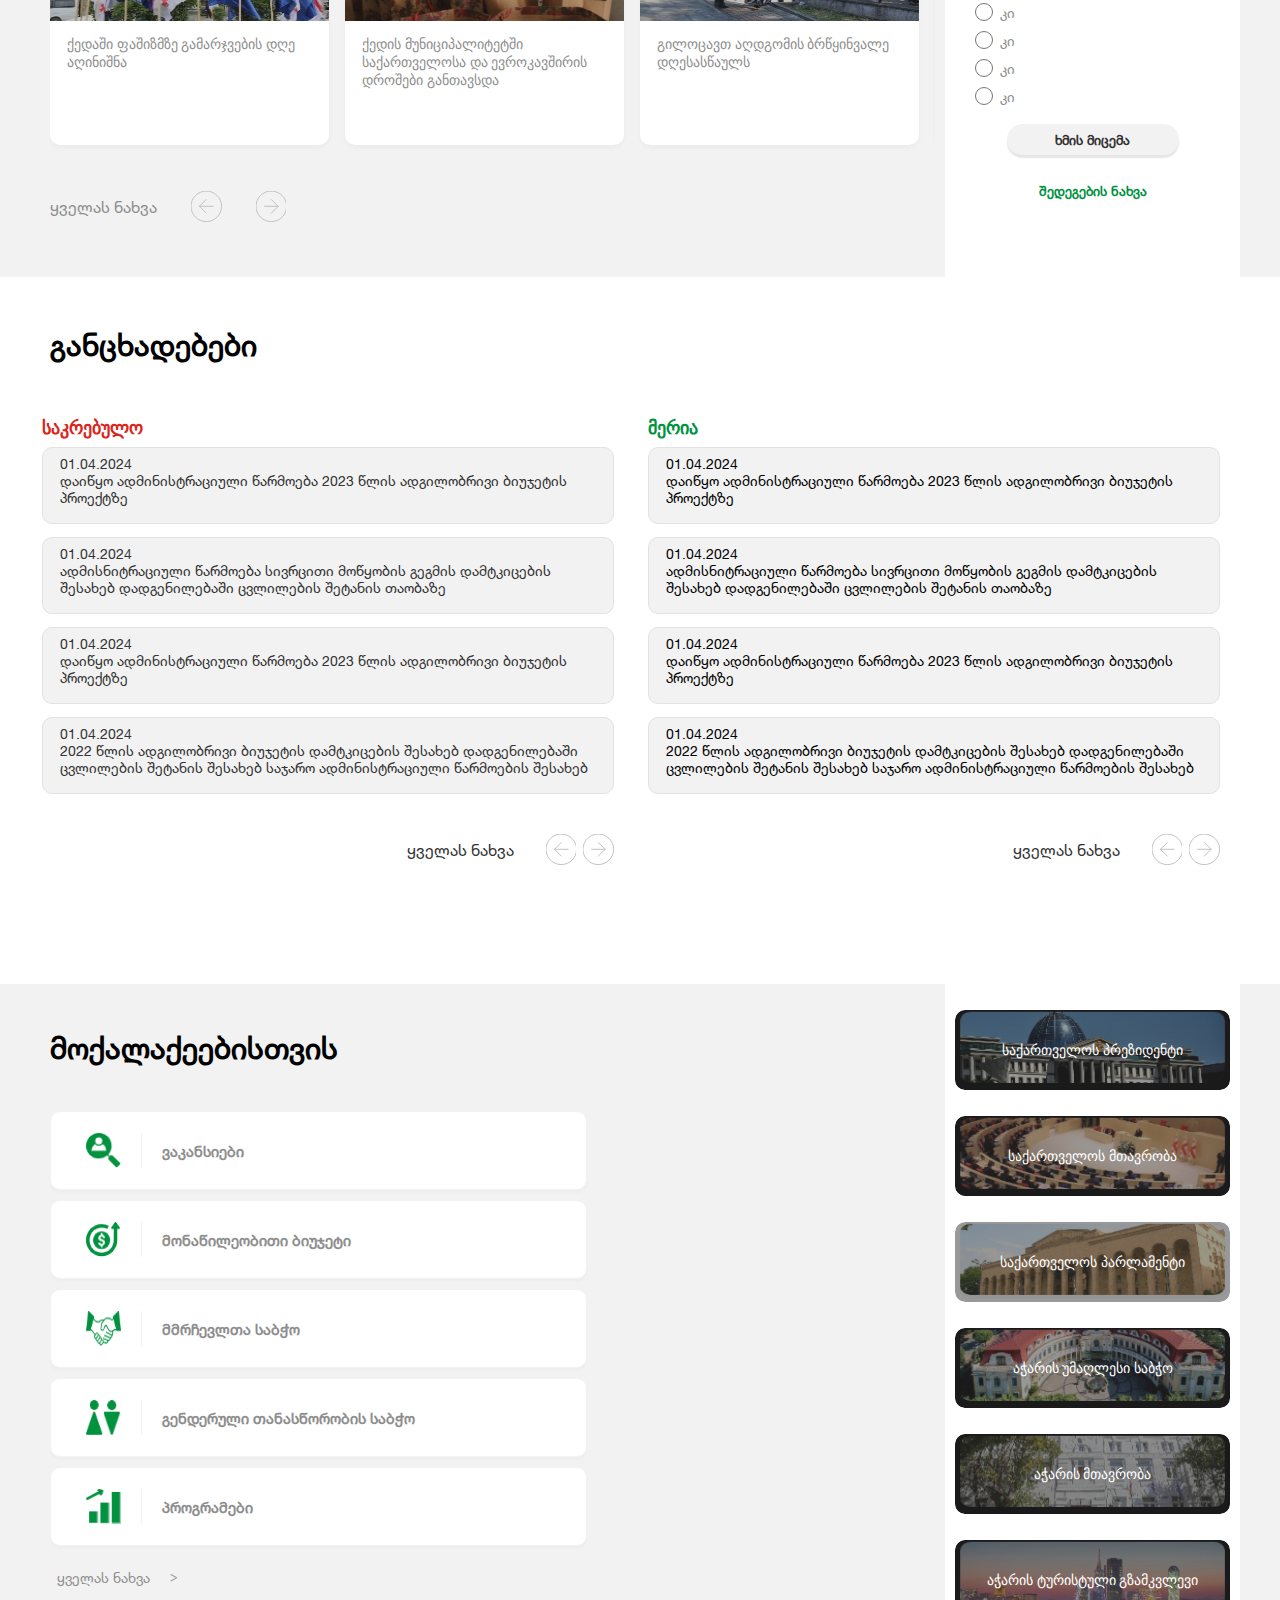
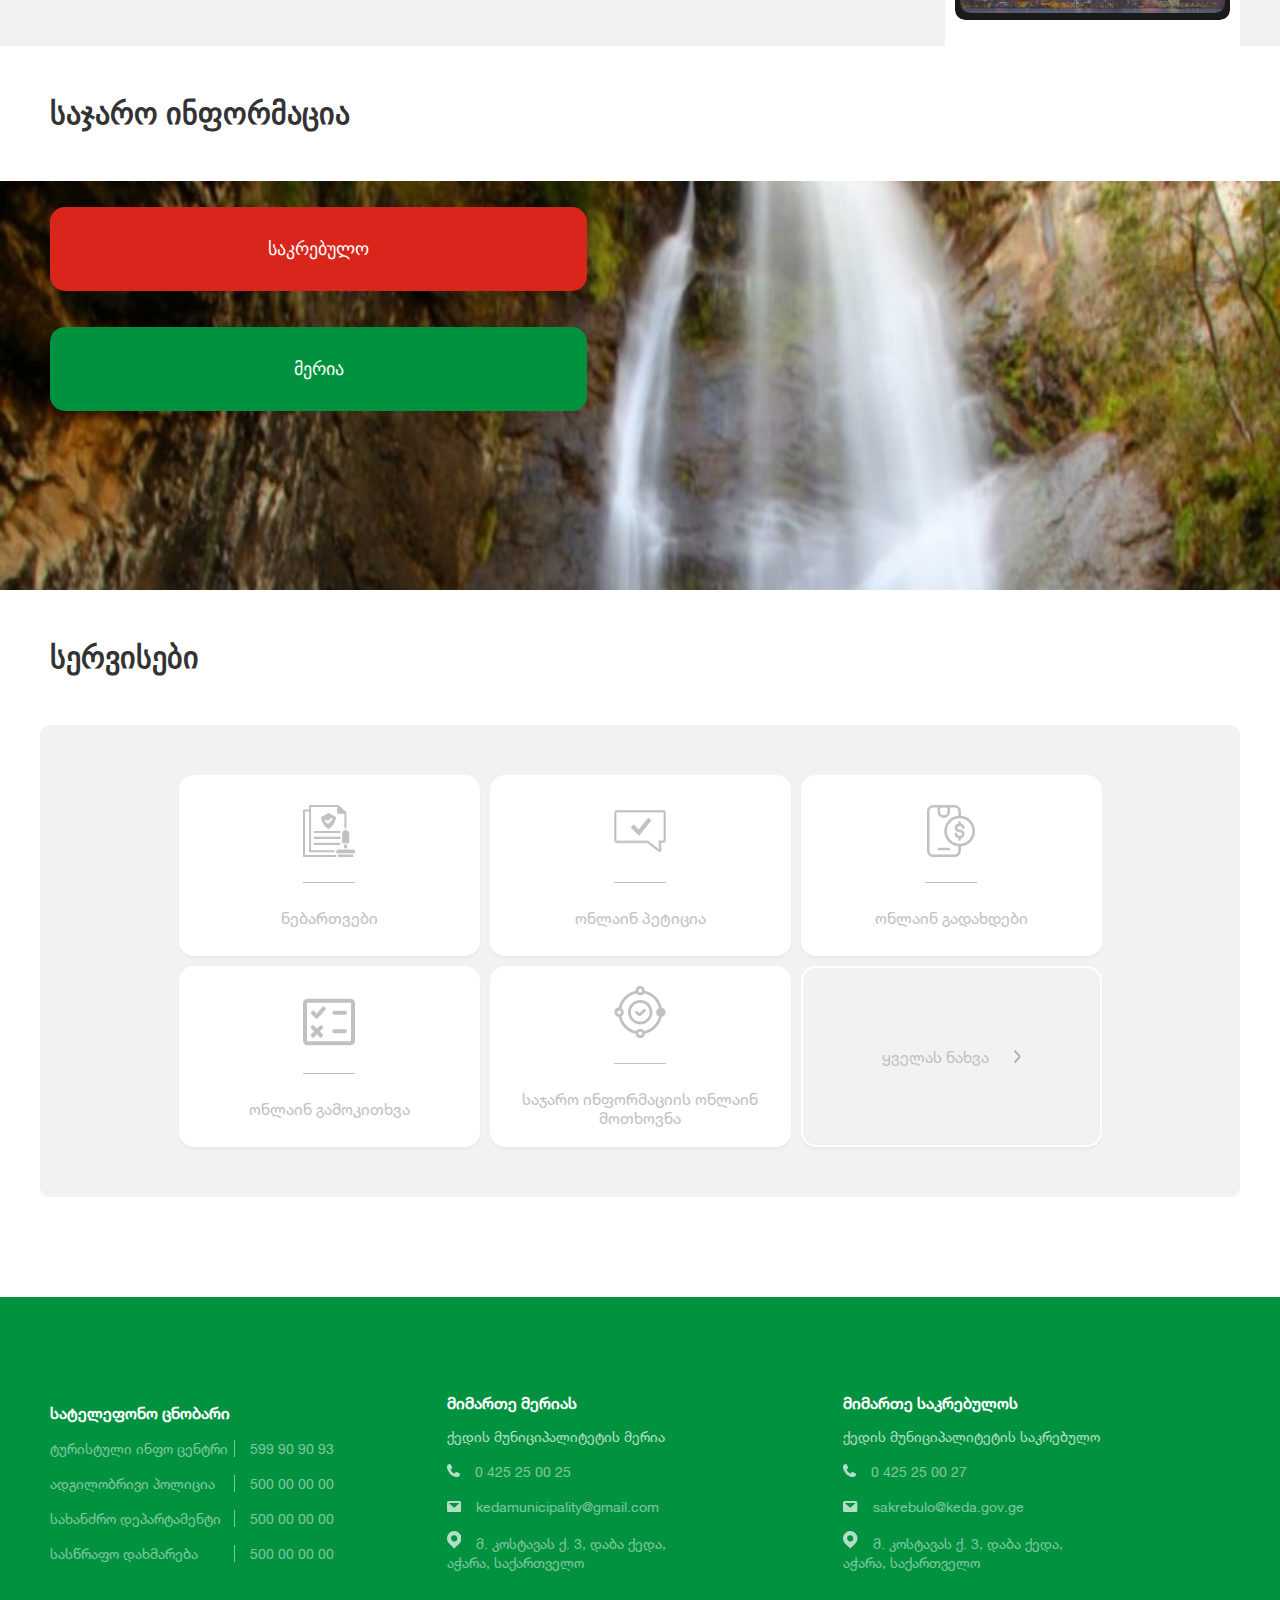
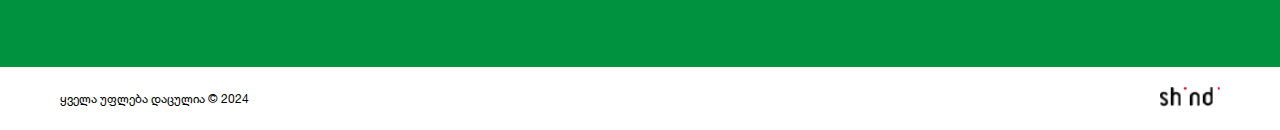
==== commit e310e7c3: "main nav finished" ====
--- a/index.html
+++ b/index.html
@@ -1,1489 +1,1366 @@
 <!DOCTYPE html>
 <html lang="en">
-  <head>
-    <meta charset="UTF-8" />
-    <meta name="viewport" content="width=device-width, initial-scale=1.0" />
-    <link rel="stylesheet" href="index.css" />
-    <script src="index.js" defer></script>
-    <title>ქედა</title>
-  </head>
-  <body>
-    <div class="topbar">
-      <div class="container">
-        <div class="logo">
-          <p>ქედის მუნიციპალიტეტის</p>
-          <img src="images/logo.png" alt="" />
-          <p>keda municipality</p>
-        </div>
-
-        <div class="searchbar">
-          <img src="images/search-icon.png" alt="" />
-          <span id="lang">eng</span>
-        </div>
+
+<head>
+  <meta charset="UTF-8" />
+  <meta name="viewport" content="width=device-width, initial-scale=1.0" />
+  <link rel="stylesheet" href="main.css" />
+  <script src="main.js" defer></script>
+  <link rel="shortcut icon" href="images/logo.png" type="image/x-icon">
+  <title>ქედა</title>
+</head>
+
+<body>
+  <div class="topbar">
+
+    <div class="container">
+      <div id="hamburger">
+        <span></span>
+        <span></span>
+        <span></span>
+      </div>
+      <a href="/" class="logo">
+        <p>ქედის მუნიციპალიტეტის</p>
+        <img src="images/logo.png" alt="" />
+        <p>keda municipality</p>
+      </a>
+
+      <div class="searchbar">
+        <img src="images/search-icon.png" alt="" />
+        <span id="lang">eng</span>
       </div>
     </div>
-    <div class="navigation">
-      <nav class="navbar">
-        <ul class="nav-list">
-          <a href="">
-            <li class="nav-item">მთავარი</li>
+    
+  </div>
+
+  <div class="navigation">
+    <nav class="navbar">
+      <ul class="nav-list">
+        <a href="/">
+          <li class="nav-item">მთავარი</li>
+        </a>
+        <a href="templates/aboutkeda.html">
+          <li class="nav-item">ქედის შესახებ</li>
+        </a>
+
+        <li class="nav-item has-submenu">
+          <a href="/templates/merianews.html">
+
+            მერია
           </a>
-          <a href="">
-            <li class="nav-item">ქედის შესახებ</li>
-          </a>
-          <a href="">
-            <li class="nav-item has-submenu">
-              მერია
-              <ul class="submenu">
-                <li>მერიის შესახებ</li>
-                <li>სიახლეები</li>
-                <li>განცხადებები</li>
-                <li>მერი</li>
-                <li>მერის მოადგილეები</li>
-                <li class="has-expanded-submenu">
-                  სამსახურები >
-                  <ul class="expanded-submenu">
-                    <li>ადმინისტრაცია</li>
-                    <li>საფინანსო სამსახური</li>
-                    <li>ეკონომიკური განვითარების სამსახური</li>
-                    <li>
-                      სივრცითი მოწყობის, არქიტექტურისა და მშენებლობის სამსახური
-                    </li>
-                    <li>ზედამხედველობის სამსახური</li>
-                    <li>
-                      განათლების, კულტურის, სპორტის, ტურიზმის, ახალგაზრდულ
-                      საკითხთა და ძეგლთა დაცვის სამსახური
-                    </li>
-                    <li>ჯანმრთელობისა და სოციალური დაცვის სამსახური</li>
-                    <li>შიდა აუდიტის სამსახური</li>
-                    <li>
-                      სამხედრო აღრიცხვის, გაწვევისა და მობილიზაციის სამსახური
-                    </li>
-                  </ul>
+
+
+
+
+
+          <ul class="submenu">
+
+         
+
+
+            <li>
+              <a href="">
+
+                მერიის შესახებ
+              </a>
+
+            </li>
+            <li><a href="">
+                სიახლეები
+              </a></li>
+            <li><a href="">
+                განცხადებები
+              </a></li>
+            <li><a href="">
+                მერი
+
+              </a></li>
+            <li><a href="">
+                მერის მოადგილეები
+
+              </a></li>
+
+
+
+            <li class="has-expanded-submenu">
+              <p>სამსახურები
+
+                <img src="images/arrow-right.png" alt="">
+              </p>
+              <ul class="expanded-submenu">
+                <li>
+                  <a href="">
+                    ადმინისტრაცია
+
+                  </a>
                 </li>
-                <li>მერის წარმომადგენლები</li>
-                <li>მუნიციპალური</li>
-                <li>ორგანიზაციები</li>
-                <li>სტრუქტურული ხე</li>
-                <li>მემორანდუმები</li>
-                <li>აუქციონები</li>
-                <li>ტენდერები</li>
+                <li>
+                  <a href="">საფინანსო სამსახური
+                  </a>
+                </li>
+                <li>
+                  <a href="">ეკონომიკური განვითარების სამსახური
+                  </a>
+                </li>
+                <li>
+                  <a href="">სივრცითი მოწყობის, არქიტექტურისა და მშენებლობის სამსახური
+                  </a>
+                </li>
+                <li>
+                  <a href="">ზედამხედველობის სამსახური
+                  </a>
+                </li>
+                <li>
+                  <a href="">განათლების, კულტურის, სპორტის, ტურიზმის, ახალგაზრდულ საკითხთა და ძეგლთა დაცვის სამსახური
+                  </a>
+                </li>
+                <li>
+                  <a href="">ჯანმრთელობისა და სოციალური დაცვის სამსახური
+                  </a>
+                </li>
+                <li>
+                  <a href="">შიდა აუდიტის სამსახური
+                  </a>
+                </li>
+                <li>
+                  <a href="">სამხედრო აღრიცხვის, გაწვევისა და მობილიზაციის სამსახური
+                  </a>
+                </li>
               </ul>
             </li>
-          </a>
-          <a href="">
-            <li class="nav-item" data-submenu="submenu4">საკრებულო</li>
-          </a>
-          <a href="">
-            <li class="nav-item" data-submenu="submenu5">მოქალაქისთვის</li>
-          </a>
-          <a href="">
-            <li class="nav-item" data-submenu="submenu6">საჯარო ინფორმაცია</li>
-          </a>
-          <a href="">
-            <li class="nav-item" data-submenu="submenu7">სერვისები</li>
-          </a>
-          <a href="">
-            <li class="nav-item" data-submenu="submenu8">კონტაქტი</li>
-          </a>
-        </ul>
-      </nav>
+            <a href="">
+
+              <li>მერის წარმომადგენლები</li>
+            </a>
+            <li>
+              <a href="">მუნიციპალური
+              </a>
+            </li>
+            <li>
+              <a href="">ორგანიზაციები
+              </a>
+            </li>
+            <li>
+              <a href="">სტრუქტურული ხე
+              </a>
+            </li>
+            <li>
+              <a href="">მემორანდუმები
+              </a>
+            </li>
+            <li>
+              <a href="">აუქციონები
+              </a>
+            </li>
+            <li>
+              <a href="">ტენდერები
+
+              </a>
+            </li>
+
+          </ul>
+        </li>
+
+        <a href="templates/sakrebulo.html">
+          <li class="nav-item" data-submenu="submenu4">საკრებულო</li>
+        </a>
+        <a href="templates/forcitizens.html">
+          <li class="nav-item" data-submenu="submenu5">მოქალაქისთვის</li>
+        </a>
+        <a href="templates/publicinfo.html">
+          <li class="nav-item" data-submenu="submenu6">საჯარო ინფორმაცია</li>
+        </a>
+        <a href="templates/services.html">
+          <li class="nav-item" data-submenu="submenu7">სერვისები</li>
+        </a>
+        <a href="templates/contacts.html">
+          <li class="nav-item" data-submenu="submenu8">კონტაქტი</li>
+        </a>
+      </ul>
+    </nav>
+  </div>
+  <div class="mobile-nav">
+    <ul class="main-mobile-nav">
+      <li><a href=""> მთავარი</a></li>
+      <li><a href="">ქედის შესახებ</a></li>
+      <li id="meria-expand-btn" ><a href="">მერია 
+        <svg xmlns="http://www.w3.org/2000/svg" class="submenu-arrow" width="13.586" height="13.585"
+                viewBox="626.207 465.152 30.586 30.585">
+                <g data-name="Group 8108">
+                  <path
+                    d="M641.5 465.152c-8.446 0-15.293 6.847-15.293 15.293 0 8.446 6.847 15.292 15.293 15.292 8.446 0 15.293-6.846 15.293-15.292s-6.847-15.293-15.293-15.293"
+                    stroke-linejoin="round" stroke-linecap="round" stroke="#c1c1c1" fill="transparent"
+                    data-name="Path 56" />
+                  <path d="m648.297 480.445-6.797-6.797" stroke-linejoin="round" stroke-linecap="round" stroke="#c1c1c1"
+                    fill="transparent" data-name="Path 57" />
+                  <path d="M648.297 480.445h-13.594" stroke-linejoin="round" stroke-linecap="round" stroke="#c1c1c1"
+                    fill="transparent" data-name="Path 58" />
+                  <path d="m641.5 487.242 6.797-6.797" stroke-linejoin="round" stroke-linecap="round" stroke="#c1c1c1"
+                    fill="transparent" data-name="Path 59" />
+                </g>
+              </svg>
+
+
+
+
+      </a></li>
+      <li><a href="">საკრებულო</a></li>
+      <li><a href="">მოქალაქისთვის</a></li>
+      <li><a href="">საჯარო ინფორმაცია</a></li>
+      <li><a href="/templates/aboutkeda.html">სერვისები</a></li>
+      <li><a href="/templates/contacts.html">კონტაქტი</a></li>
+    </ul>
+    <ul id="meria-expand-menu" class=" main-mobile-nav meria-expanded-mobile">
+      <li>
+
+        <svg xmlns="http://www.w3.org/2000/svg" class="meria-nav-prev" width="30.585" height="30.585"
+        viewBox="302.098 465.152 30.585 30.585">
+        <g data-name="Group 8104">
+          <path
+            d="M317.39 465.152c8.446 0 15.293 6.847 15.293 15.293 0 8.446-6.847 15.292-15.293 15.292-8.446 0-15.292-6.846-15.292-15.292s6.846-15.293 15.292-15.293"
+            stroke-linejoin="round" stroke-linecap="round" stroke="#c1c1c1" fill="transparent"
+            data-name="Path 56" />
+          <path d="m310.593 480.445 6.797-6.797" stroke-linejoin="round" stroke-linecap="round" stroke="#c1c1c1"
+            fill="transparent" data-name="Path 57" />
+          <path d="M310.593 480.445h13.594" stroke-linejoin="round" stroke-linecap="round" stroke="#c1c1c1"
+            fill="transparent" data-name="Path 58" />
+          <path d="m317.39 487.242-6.797-6.797" stroke-linejoin="round" stroke-linecap="round" stroke="#c1c1c1"
+            fill="transparent" data-name="Path 59" />
+        </g>
+      </svg>
+      </li>
+      <li>  <a href="/templates/textpage.html">მერიის შესახებ</a> </li>
+      <li>  <a href="/templates/textpage.html">სიახლეები</a> </li>
+      <li>  <a href="/templates/textpage.html">განცხადებები</a> </li>
+      <li>  <a href="/templates/textpage.html">მერი</a> </li>
+      <li>  <a href="/templates/textpage.html">მერის მოადგილეები</a> </li>
+      <li id="branches-expand-btn" >  <a href="/templates/textpage.html">სამსახურები
+        <svg xmlns="http://www.w3.org/2000/svg" class="submenu-arrow" width="13.586" height="13.585"
+        viewBox="626.207 465.152 30.586 30.585">
+        <g data-name="Group 8108">
+          <path
+            d="M641.5 465.152c-8.446 0-15.293 6.847-15.293 15.293 0 8.446 6.847 15.292 15.293 15.292 8.446 0 15.293-6.846 15.293-15.292s-6.847-15.293-15.293-15.293"
+            stroke-linejoin="round" stroke-linecap="round" stroke="#c1c1c1" fill="transparent"
+            data-name="Path 56" />
+          <path d="m648.297 480.445-6.797-6.797" stroke-linejoin="round" stroke-linecap="round" stroke="#c1c1c1"
+            fill="transparent" data-name="Path 57" />
+          <path d="M648.297 480.445h-13.594" stroke-linejoin="round" stroke-linecap="round" stroke="#c1c1c1"
+            fill="transparent" data-name="Path 58" />
+          <path d="m641.5 487.242 6.797-6.797" stroke-linejoin="round" stroke-linecap="round" stroke="#c1c1c1"
+            fill="transparent" data-name="Path 59" />
+        </g>
+      </svg>  
+      </a> </li>
+      <li>  <a href="/templates/textpage.html">მუნიციპალური</a> </li>
+      <li>  <a href="/templates/textpage.html"> სტრუქტურული ხე</a> </li>
+      <li>  <a href="/templates/textpage.html"> მემორანდუმები</a> </li>
+      <li>  <a href="/templates/textpage.html"> აუქციონები</a> </li>
+      <li>  <a href="/templates/textpage.html"> ტენდერები</a> </li>
+   
+      
+    </ul>
+
+
+
+
+    <ul id="branches-expand-menu"  class=" main-mobile-nav meria-expanded-submenu-mobile">
+      <li>
+
+        <svg xmlns="http://www.w3.org/2000/svg" class="branches-nav-prev" width="30.585" height="30.585"
+        viewBox="302.098 465.152 30.585 30.585">
+        <g data-name="Group 8104">
+          <path
+            d="M317.39 465.152c8.446 0 15.293 6.847 15.293 15.293 0 8.446-6.847 15.292-15.293 15.292-8.446 0-15.292-6.846-15.292-15.292s6.846-15.293 15.292-15.293"
+            stroke-linejoin="round" stroke-linecap="round" stroke="#c1c1c1" fill="transparent"
+            data-name="Path 56" />
+          <path d="m310.593 480.445 6.797-6.797" stroke-linejoin="round" stroke-linecap="round" stroke="#c1c1c1"
+            fill="transparent" data-name="Path 57" />
+          <path d="M310.593 480.445h13.594" stroke-linejoin="round" stroke-linecap="round" stroke="#c1c1c1"
+            fill="transparent" data-name="Path 58" />
+          <path d="m317.39 487.242-6.797-6.797" stroke-linejoin="round" stroke-linecap="round" stroke="#c1c1c1"
+            fill="transparent" data-name="Path 59" />
+        </g>
+      </svg>
+      <li>
+        <a href="">
+          ადმინისტრაცია
+
+        </a>
+      </li>
+      <li>
+        <a href="">საფინანსო სამსახური
+        </a>
+      </li>
+      <li>
+        <a href="">ეკონომიკური განვითარების სამსახური
+        </a>
+      </li>
+      <li>
+        <a href="">სივრცითი მოწყობის, არქიტექტურისა და მშენებლობის სამსახური
+        </a>
+      </li>
+      <li>
+        <a href="">ზედამხედველობის სამსახური
+        </a>
+      </li>
+      <li>
+        <a href="">განათლების, კულტურის, სპორტის, ტურიზმის, ახალგაზრდულ საკითხთა და ძეგლთა დაცვის სამსახური
+        </a>
+      </li>
+      <li>
+        <a href="">ჯანმრთელობისა და სოციალური დაცვის სამსახური
+        </a>
+      </li>
+      <li>
+        <a href="">შიდა აუდიტის სამსახური
+        </a>
+      </li>
+      <li>
+        <a href="">სამხედრო აღრიცხვის, გაწვევისა და მობილიზაციის სამსახური
+        </a>
+      </li>
+    </ul>
+  </div>
+
+  <section class="hero">
+    <div class="hero-carousel">
+      <div class="slide active">
+        <img src="images/hero-img.jpeg" alt="Slide 1" />
+      </div>
+      <div class="slide">
+        <img src="images/meria2.jpeg" alt="Slide 2" />
+      </div>
+      <div class="slide">
+        <img src="images/meria3.jpeg" alt="Slide 3" />
+      </div>
+      <div class="slide">
+        <img src="images/sakrebulo2.jpeg" alt="Slide 4" />
+      </div>
+      <aside>მოგესალმებით ქედის მუნიციპალიტეტის ოფიციალურ ვებ-გვერდზე</aside>
     </div>
-
-    <section class="hero">
-      <div class="hero-carousel">
-        <div class="slide active">
-          <img src="images/hero-img.jpeg" alt="Slide 1" />
-        </div>
-        <div class="slide">
-          <img src="images/meria2.jpeg" alt="Slide 2" />
-        </div>
-        <div class="slide">
-          <img src="images/meria3.jpeg" alt="Slide 3" />
-        </div>
-        <div class="slide">
-          <img src="images/sakrebulo2.jpeg" alt="Slide 4" />
-        </div>
-        <aside>მოგესალმებით ქედის მუნიციპალიტეტის ოფიციალურ ვებ-გვერდზე</aside>
+    <div class="bullets">
+      <svg xmlns="http://www.w3.org/2000/svg" class="prev" width="30.585" height="30.585"
+        viewBox="302.098 465.152 30.585 30.585">
+        <g data-name="Group 8104">
+          <path
+            d="M317.39 465.152c8.446 0 15.293 6.847 15.293 15.293 0 8.446-6.847 15.292-15.293 15.292-8.446 0-15.292-6.846-15.292-15.292s6.846-15.293 15.292-15.293"
+            stroke-linejoin="round" stroke-linecap="round" stroke="#c1c1c1" fill="transparent" data-name="Path 56" />
+          <path d="m310.593 480.445 6.797-6.797" stroke-linejoin="round" stroke-linecap="round" stroke="#c1c1c1"
+            fill="transparent" data-name="Path 57" />
+          <path d="M310.593 480.445h13.594" stroke-linejoin="round" stroke-linecap="round" stroke="#c1c1c1"
+            fill="transparent" data-name="Path 58" />
+          <path d="m317.39 487.242-6.797-6.797" stroke-linejoin="round" stroke-linecap="round" stroke="#c1c1c1"
+            fill="transparent" data-name="Path 59" />
+        </g>
+      </svg>
+
+      <span class="bullet active" data-slide="1"></span>
+      <span class="bullet" data-slide="2"></span>
+      <span class="bullet" data-slide="3"></span>
+      <span class="bullet" data-slide="4"></span>
+      <svg xmlns="http://www.w3.org/2000/svg" class="next" width="30.586" height="30.585"
+        viewBox="626.207 465.152 30.586 30.585">
+        <g data-name="Group 8108">
+          <path
+            d="M641.5 465.152c-8.446 0-15.293 6.847-15.293 15.293 0 8.446 6.847 15.292 15.293 15.292 8.446 0 15.293-6.846 15.293-15.292s-6.847-15.293-15.293-15.293"
+            stroke-linejoin="round" stroke-linecap="round" stroke="#c1c1c1" fill="transparent" data-name="Path 56" />
+          <path d="m648.297 480.445-6.797-6.797" stroke-linejoin="round" stroke-linecap="round" stroke="#c1c1c1"
+            fill="transparent" data-name="Path 57" />
+          <path d="M648.297 480.445h-13.594" stroke-linejoin="round" stroke-linecap="round" stroke="#c1c1c1"
+            fill="transparent" data-name="Path 58" />
+          <path d="m641.5 487.242 6.797-6.797" stroke-linejoin="round" stroke-linecap="round" stroke="#c1c1c1"
+            fill="transparent" data-name="Path 59" />
+        </g>
+      </svg>
+    </div>
+  </section>
+
+  <section class="news">
+    <div class="news-container">
+      <div class="news-left">
+        <h2>სიახლეები</h2>
+        <div class="sakrebulo-news">
+          <h3>საკრებულო</h3>
+          <div class="carousel-container" id="carousel1">
+            <div class="carousel">
+
+              <a class="carousel-item" href="templates/sakrebulonews.html">
+
+
+                <div class="carousel-item-date carousel-item-date-sakrebulo">
+                  <span>01.04.24 |</span>
+                  <span>საკრებულო</span>
+                </div>
+                <div class="carousel-item-top">
+                  <img src="images/sakrebulo1.jpeg" alt="" srcset="" />
+                </div>
+                <span class="carousel-item-bottom">
+                  დღეს, მე-12 კლასის მოსწავლეებისათვის ბოლო ზარი დაირეკა!
+                </span>
+
+              </a>
+              <a class="carousel-item" href="templates/sakrebulonews.html">
+
+                <div class="carousel-item-date carousel-item-date-sakrebulo">
+                  <span>01.04.24 |</span>
+                  <span>საკრებულო</span>
+                </div>
+                <div class="carousel-item-top">
+                  <img src="images/sakrebulo2.jpeg" alt="" srcset="" />
+                </div>
+                <span class="carousel-item-bottom">
+                  ქედის მუნიციპალიტეტში ტრადიციულად სახალხო დღესასწაული
+                  ,,ფრიდონობა“ აღინიშნა
+                </span>
+
+
+              </a>
+              <a href="/templates/sakrebulonews.html" class="carousel-item">
+
+
+                <div class="carousel-item-date carousel-item-date-sakrebulo">
+                  <span>01.04.24 |</span>
+                  <span>საკრებულო</span>
+                </div>
+                <div class="carousel-item-top">
+                  <img src="images/sakrebulo3.jpeg" alt="" srcset="" />
+                </div>
+                <span class="carousel-item-bottom">
+                  ქედის მუნიციპალიტეტის მერის პირველი მოადგილე სოფელ გულებში
+                  ინფრასტრუქტურულ სამუშაოებს გაეცნო
+                </span>
+              </a>
+              <a href="templates/sakrebulonews.html" class="carousel-item">
+
+                <div class="carousel-item-date carousel-item-date-sakrebulo">
+                  <span>01.04.24 |</span>
+                  <span>საკრებულო</span>
+                </div>
+                <div class="carousel-item-top">
+                  <img src="images/sakrebulo1.jpeg" alt="" srcset="" />
+                </div>
+                <span class="carousel-item-bottom">
+                  დღეს, მე-12 კლასის მოსწავლეებისათვის ბოლო ზარი დაირეკა!
+                </span>
+
+              </a>
+              <a class="carousel-item" href="templates/sakrebulonews.html">
+
+                <div class="carousel-item-date carousel-item-date-sakrebulo">
+                  <span>01.04.24 |</span>
+                  <span>საკრებულო</span>
+                </div>
+                <div class="carousel-item-top">
+                  <img src="images/sakrebulo2.jpeg" alt="" srcset="" />
+                </div>
+                <span class="carousel-item-bottom">
+                  ქედის მუნიციპალიტეტში ტრადიციულად სახალხო დღესასწაული
+                  ,,ფრიდონობა“ აღინიშნა
+                </span>
+
+
+              </a>
+              <a class="carousel-item" href="templates/sakrebulonews.html">
+
+
+                <div class="carousel-item-date carousel-item-date-sakrebulo">
+                  <span>01.04.24 |</span>
+                  <span>საკრებულო</span>
+                </div>
+                <div class="carousel-item-top">
+                  <img src="images/sakrebulo1.jpeg" alt="" srcset="" />
+                </div>
+                <span class="carousel-item-bottom">
+                  დღეს, მე-12 კლასის მოსწავლეებისათვის ბოლო ზარი დაირეკა!
+                </span>
+
+              </a>
+
+            </div>
+            <div class="carousel-btns">
+              <a href="">ყველას ნახვა</a>
+              <svg xmlns="http://www.w3.org/2000/svg" class="prev" width="30.585" height="30.585"
+                viewBox="302.098 465.152 30.585 30.585">
+                <g data-name="Group 8104">
+                  <path
+                    d="M317.39 465.152c8.446 0 15.293 6.847 15.293 15.293 0 8.446-6.847 15.292-15.293 15.292-8.446 0-15.292-6.846-15.292-15.292s6.846-15.293 15.292-15.293"
+                    stroke-linejoin="round" stroke-linecap="round" stroke="#c1c1c1" fill="transparent"
+                    data-name="Path 56" />
+                  <path d="m310.593 480.445 6.797-6.797" stroke-linejoin="round" stroke-linecap="round" stroke="#c1c1c1"
+                    fill="transparent" data-name="Path 57" />
+                  <path d="M310.593 480.445h13.594" stroke-linejoin="round" stroke-linecap="round" stroke="#c1c1c1"
+                    fill="transparent" data-name="Path 58" />
+                  <path d="m317.39 487.242-6.797-6.797" stroke-linejoin="round" stroke-linecap="round" stroke="#c1c1c1"
+                    fill="transparent" data-name="Path 59" />
+                </g>
+              </svg>
+              <svg xmlns="http://www.w3.org/2000/svg" class="next" width="30.586" height="30.585"
+                viewBox="626.207 465.152 30.586 30.585">
+                <g data-name="Group 8108">
+                  <path
+                    d="M641.5 465.152c-8.446 0-15.293 6.847-15.293 15.293 0 8.446 6.847 15.292 15.293 15.292 8.446 0 15.293-6.846 15.293-15.292s-6.847-15.293-15.293-15.293"
+                    stroke-linejoin="round" stroke-linecap="round" stroke="#c1c1c1" fill="transparent"
+                    data-name="Path 56" />
+                  <path d="m648.297 480.445-6.797-6.797" stroke-linejoin="round" stroke-linecap="round" stroke="#c1c1c1"
+                    fill="transparent" data-name="Path 57" />
+                  <path d="M648.297 480.445h-13.594" stroke-linejoin="round" stroke-linecap="round" stroke="#c1c1c1"
+                    fill="transparent" data-name="Path 58" />
+                  <path d="m641.5 487.242 6.797-6.797" stroke-linejoin="round" stroke-linecap="round" stroke="#c1c1c1"
+                    fill="transparent" data-name="Path 59" />
+                </g>
+              </svg>
+            </div>
+          </div>
+        </div>
+        <div class="meria-news">
+          <h3>მერია</h3>
+          <div class="carousel-container" id="carousel2">
+            <div class="carousel">
+              <a class="carousel-item" href="/templates/merianews.html">
+
+
+                <div class="carousel-item-date">
+                  <span>01.04.24 |</span>
+                  <span>მერია</span>
+                </div>
+                <div class="carousel-item-top">
+                  <img src="images/meria2.jpeg" alt="" srcset="" />
+                </div>
+                <span class="carousel-item-bottom">
+                  ქედაში ფაშიზმზე გამარჯვების დღე აღინიშნა
+                </span>
+
+              </a>
+              <a class="carousel-item" href="/templates/merianews.html">
+
+
+                <div class="carousel-item-date">
+                  <span>01.04.24 |</span>
+                  <span>მერია</span>
+                </div>
+                <div class="carousel-item-top">
+                  <img src="images/meria3.jpeg" alt="" srcset="" />
+                </div>
+                <span class="carousel-item-bottom">
+                  ქედის მუნიციპალიტეტში საქართველოსა და ევროკავშირის დროშები
+                  განთავსდა
+                </span>
+
+              </a>
+              <a class="carousel-item" href="/templates/merianews.html">
+
+
+                <div class="carousel-item-date">
+                  <span>01.04.24 |</span>
+                  <span>მერია</span>
+                </div>
+                <div class="carousel-item-top">
+                  <img src="images/meria1.jpeg" alt="" srcset="" />
+                </div>
+                <span class="carousel-item-bottom">
+                  გილოცავთ აღდგომის ბრწყინვალე დღესასწაულს
+                </span>
+
+
+              </a>
+
+              <a class="carousel-item" href="/templates/merianews.html">
+
+                <div class="carousel-item-date">
+                  <span>01.04.24 |</span>
+                  <span>მერია</span>
+                </div>
+                <div class="carousel-item-top">
+                  <img src="images/meria1.jpeg" alt="" srcset="" />
+                </div>
+                <span class="carousel-item-bottom">
+                  ქედაში ფაშიზმზე გამარჯვების დღე აღინიშნა
+                </span>
+
+              </a>
+              <a class="carousel-item" href="/templates/merianews.html">
+
+
+                <div class="carousel-item-date">
+                  <span>01.04.24 |</span>
+                  <span>მერია</span>
+                </div>
+                <div class="carousel-item-top">
+                  <img src="images/meria2.jpeg" alt="" srcset="" />
+                </div>
+                <span class="carousel-item-bottom">
+                  ქედაში ფაშიზმზე გამარჯვების დღე აღინიშნა
+                </span>
+
+              </a>
+
+
+            </div>
+            <div class="carousel-btns">
+              <a href="">ყველას ნახვა</a>
+              <svg xmlns="http://www.w3.org/2000/svg" class="prev" width="30.585" height="30.585"
+                viewBox="302.098 465.152 30.585 30.585">
+                <g data-name="Group 8104">
+                  <path
+                    d="M317.39 465.152c8.446 0 15.293 6.847 15.293 15.293 0 8.446-6.847 15.292-15.293 15.292-8.446 0-15.292-6.846-15.292-15.292s6.846-15.293 15.292-15.293"
+                    stroke-linejoin="round" stroke-linecap="round" stroke="#c1c1c1" fill="transparent"
+                    data-name="Path 56" />
+                  <path d="m310.593 480.445 6.797-6.797" stroke-linejoin="round" stroke-linecap="round" stroke="#c1c1c1"
+                    fill="transparent" data-name="Path 57" />
+                  <path d="M310.593 480.445h13.594" stroke-linejoin="round" stroke-linecap="round" stroke="#c1c1c1"
+                    fill="transparent" data-name="Path 58" />
+                  <path d="m317.39 487.242-6.797-6.797" stroke-linejoin="round" stroke-linecap="round" stroke="#c1c1c1"
+                    fill="transparent" data-name="Path 59" />
+                </g>
+              </svg>
+              <svg xmlns="http://www.w3.org/2000/svg" class="next" width="30.586" height="30.585"
+                viewBox="626.207 465.152 30.586 30.585">
+                <g data-name="Group 8108">
+                  <path
+                    d="M641.5 465.152c-8.446 0-15.293 6.847-15.293 15.293 0 8.446 6.847 15.292 15.293 15.292 8.446 0 15.293-6.846 15.293-15.292s-6.847-15.293-15.293-15.293"
+                    stroke-linejoin="round" stroke-linecap="round" stroke="#c1c1c1" fill="transparent"
+                    data-name="Path 56" />
+                  <path d="m648.297 480.445-6.797-6.797" stroke-linejoin="round" stroke-linecap="round" stroke="#c1c1c1"
+                    fill="transparent" data-name="Path 57" />
+                  <path d="M648.297 480.445h-13.594" stroke-linejoin="round" stroke-linecap="round" stroke="#c1c1c1"
+                    fill="transparent" data-name="Path 58" />
+                  <path d="m641.5 487.242 6.797-6.797" stroke-linejoin="round" stroke-linecap="round" stroke="#c1c1c1"
+                    fill="transparent" data-name="Path 59" />
+                </g>
+              </svg>
+            </div>
+          </div>
+        </div>
       </div>
-      <div class="bullets">
-        <svg
-          xmlns="http://www.w3.org/2000/svg"
-          class="prev"
-          width="30.585"
-          height="30.585"
-          viewBox="302.098 465.152 30.585 30.585"
-        >
-          <g data-name="Group 8104">
-            <path
-              d="M317.39 465.152c8.446 0 15.293 6.847 15.293 15.293 0 8.446-6.847 15.292-15.293 15.292-8.446 0-15.292-6.846-15.292-15.292s6.846-15.293 15.292-15.293"
-              stroke-linejoin="round"
-              stroke-linecap="round"
-              stroke="#c1c1c1"
-              fill="transparent"
-              data-name="Path 56"
-            />
-            <path
-              d="m310.593 480.445 6.797-6.797"
-              stroke-linejoin="round"
-              stroke-linecap="round"
-              stroke="#c1c1c1"
-              fill="transparent"
-              data-name="Path 57"
-            />
-            <path
-              d="M310.593 480.445h13.594"
-              stroke-linejoin="round"
-              stroke-linecap="round"
-              stroke="#c1c1c1"
-              fill="transparent"
-              data-name="Path 58"
-            />
-            <path
-              d="m317.39 487.242-6.797-6.797"
-              stroke-linejoin="round"
-              stroke-linecap="round"
-              stroke="#c1c1c1"
-              fill="transparent"
-              data-name="Path 59"
-            />
-          </g>
-        </svg>
-
-        <span class="bullet active" data-slide="1"></span>
-        <span class="bullet" data-slide="2"></span>
-        <span class="bullet" data-slide="3"></span>
-        <span class="bullet" data-slide="4"></span>
-        <svg
-          xmlns="http://www.w3.org/2000/svg"
-          class="next"
-          width="30.586"
-          height="30.585"
-          viewBox="626.207 465.152 30.586 30.585"
-        >
-          <g data-name="Group 8108">
-            <path
-              d="M641.5 465.152c-8.446 0-15.293 6.847-15.293 15.293 0 8.446 6.847 15.292 15.293 15.292 8.446 0 15.293-6.846 15.293-15.292s-6.847-15.293-15.293-15.293"
-              stroke-linejoin="round"
-              stroke-linecap="round"
-              stroke="#c1c1c1"
-              fill="transparent"
-              data-name="Path 56"
-            />
-            <path
-              d="m648.297 480.445-6.797-6.797"
-              stroke-linejoin="round"
-              stroke-linecap="round"
-              stroke="#c1c1c1"
-              fill="transparent"
-              data-name="Path 57"
-            />
-            <path
-              d="M648.297 480.445h-13.594"
-              stroke-linejoin="round"
-              stroke-linecap="round"
-              stroke="#c1c1c1"
-              fill="transparent"
-              data-name="Path 58"
-            />
-            <path
-              d="m641.5 487.242 6.797-6.797"
-              stroke-linejoin="round"
-              stroke-linecap="round"
-              stroke="#c1c1c1"
-              fill="transparent"
-              data-name="Path 59"
-            />
-          </g>
-        </svg>
+      <div class="news-right">
+        <a href="">
+          <img src="images/phone-icon.png" alt="" />
+          <span>დაუკავშირდი მერიას</span>
+        </a>
+        <a href="">
+          <img src="images/phone-icon.png" alt="" />
+          <span>დაუკავშირდი საკრებულოს</span>
+        </a>
+        <div class="news-calendar">calendar</div>
+        <div class="survey">
+          <header>
+            <img src="images/survey-icon.png" alt="" />
+            <h4>ონლაინ გამოკითხვა</h4>
+          </header>
+          <span>
+            შემთხვევითად გენერირებული ტექსტი ეხმარება დიზაინერებს და
+            ტიპოგრაფიული ნაწარმის შემქმნელებს, რეალურთან მაქსიმალურად
+            მიახლოებული
+          </span>
+          <form id="survey-form">
+            <div class="radio-group">
+              <label>
+                <input type="radio" name="survey" value="1" placeholder="ki" />
+
+                <p>კი</p>
+              </label>
+              <label>
+                <input type="radio" name="survey" value="2" />
+
+                <p>კი</p>
+              </label>
+              <label>
+                <input type="radio" name="survey" value="3" />
+
+                <p>კი</p>
+              </label>
+              <label>
+                <input type="radio" name="survey" value="4" />
+
+                <p>კი</p>
+              </label>
+              <label>
+                <input type="radio" name="survey" value="5" />
+
+                <p>კი</p>
+              </label>
+              <label>
+                <input type="radio" name="survey" value="6" />
+
+                <p>კი</p>
+              </label>
+              <label>
+                <input type="radio" name="survey" value="7" />
+
+                <p>კი</p>
+              </label>
+              <label>
+                <input type="radio" name="survey" value="8" />
+
+                <p>კი</p>
+              </label>
+              <label>
+                <input type="radio" name="survey" value="8" />
+
+                <p>კი</p>
+              </label>
+              <label>
+                <input type="radio" name="survey" value="8" />
+
+                <p>კი</p>
+              </label>
+            </div>
+            <div class="survey-btns">
+              <button class="survey-vote">ხმის მიცემა</button>
+              <button class="survey-results">შედეგების ნახვა</button>
+            </div>
+          </form>
+        </div>
       </div>
-    </section>
-
-    <section class="news">
-      <div class="news-container">
-        <div class="news-left">
-          <h2>სიახლეები</h2>
-          <div class="sakrebulo-news">
-            <h3>საკრებულო</h3>
-            <div class="carousel-container" id="carousel1">
-              <div class="carousel">
-                <div class="carousel-item">
-                  <div class="carousel-item-date carousel-item-date-sakrebulo">
-                    <span>01.04.24 |</span>
-                    <span>საკრებულო</span>
-                  </div>
-                  <div class="carousel-item-top">
-                    <img src="images/sakrebulo1.jpeg" alt="" srcset="" />
-                  </div>
-                  <span class="carousel-item-bottom">
-                    დღეს, მე-12 კლასის მოსწავლეებისათვის ბოლო ზარი დაირეკა!
-                  </span>
-                </div>
-                <div class="carousel-item">
-                  <div class="carousel-item-date carousel-item-date-sakrebulo">
-                    <span>01.04.24 |</span>
-                    <span>საკრებულო</span>
-                  </div>
-                  <div class="carousel-item-top">
-                    <img src="images/sakrebulo2.jpeg" alt="" srcset="" />
-                  </div>
-                  <span class="carousel-item-bottom">
-                    ქედის მუნიციპალიტეტში ტრადიციულად სახალხო დღესასწაული
-                    ,,ფრიდონობა“ აღინიშნა
-                  </span>
-                </div>
-                <div class="carousel-item">
-                  <div class="carousel-item-date carousel-item-date-sakrebulo">
-                    <span>01.04.24 |</span>
-                    <span>საკრებულო</span>
-                  </div>
-                  <div class="carousel-item-top">
-                    <img src="images/sakrebulo3.jpeg" alt="" srcset="" />
-                  </div>
-                  <span class="carousel-item-bottom">
-                    ქედის მუნიციპალიტეტის მერის პირველი მოადგილე სოფელ გულებში
-                    ინფრასტრუქტურულ სამუშაოებს გაეცნო
-                  </span>
-                </div>
-                <div class="carousel-item">
-                  <div class="carousel-item-date carousel-item-date-sakrebulo">
-                    <span>01.04.24 |</span>
-                    <span>საკრებულო</span>
-                  </div>
-                  <div class="carousel-item-top">
-                    <img src="images/sakrebulo1.jpeg" alt="" srcset="" />
-                  </div>
-                  <span class="carousel-item-bottom">
-                    დღეს, მე-12 კლასის მოსწავლეებისათვის ბოლო ზარი დაირეკა!
-                  </span>
-                </div>
-                <div class="carousel-item">
-                  <div class="carousel-item-date carousel-item-date-sakrebulo">
-                    <span>01.04.24 |</span>
-                    <span>საკრებულო</span>
-                  </div>
-                  <div class="carousel-item-top">
-                    <img src="images/sakrebulo2.jpeg" alt="" srcset="" />
-                  </div>
-                  <span class="carousel-item-bottom">
-                    დღეს, მე-12 კლასის მოსწავლეებისათვის ბოლო ზარი დაირეკა!
-                  </span>
-                </div>
-                <div class="carousel-item">
-                  <div class="carousel-item-date carousel-item-date-sakrebulo">
-                    <span>01.04.24 |</span>
-                    <span>საკრებულო</span>
-                  </div>
-                  <div class="carousel-item-top">
-                    <img src="images/sakrebulo3.jpeg" alt="" srcset="" />
-                  </div>
-                  <span class="carousel-item-bottom">
-                    ქედის მუნიციპალიტეტის მერის პირველი მოადგილე სოფელ გულებში
-                    ინფრასტრუქტურულ სამუშაოებს გაეცნო
-                  </span>
-                </div>
+    </div>
+  </section>
+  <section class="announcments">
+    <div class="announcments-container">
+      <header>
+        <h2>განცხადებები</h2>
+      </header>
+      <div class="announcments-wrapper">
+        <aside>
+          <h3>საკრებულო</h3>
+
+          <div class="carousel-container" id="carousel3">
+            <div class="carousel">
+              <div class="carousel-item">
+                <a class="announcment">
+                  <span>01.04.2024</span>
+                  <p>
+                    დაიწყო ადმინისტრაციული წარმოება 2023 წლის ადგილობრივი
+                    ბიუჯეტის პროექტზე
+                  </p>
+                </a>
+                <a class="announcment">
+                  <span>01.04.2024</span>
+                  <p>
+                    ადმისნიტრაციული წარმოება სივრცითი მოწყობის გეგმის
+                    დამტკიცების შესახებ დადგენილებაში ცვლილების შეტანის
+                    თაობაზე
+                  </p>
+                </a>
+                <a class="announcment">
+                  <span>01.04.2024</span>
+                  <p>
+                    დაიწყო ადმინისტრაციული წარმოება 2023 წლის ადგილობრივი
+                    ბიუჯეტის პროექტზე
+                  </p>
+                </a>
+                <a class="announcment">
+                  <span>01.04.2024</span>
+                  <p>
+                    2022 წლის ადგილობრივი ბიუჯეტის დამტკიცების შესახებ
+                    დადგენილებაში ცვლილების შეტანის შესახებ საჯარო
+                    ადმინისტრაციული წარმოების შესახებ
+                  </p>
+                </a>
               </div>
-              <div class="carousel-btns">
-                <a href="">ყველას ნახვა</a>
-                <svg
-                  xmlns="http://www.w3.org/2000/svg"
-                  class="prev"
-                  width="30.585"
-                  height="30.585"
-                  viewBox="302.098 465.152 30.585 30.585"
-                >
-                  <g data-name="Group 8104">
-                    <path
-                      d="M317.39 465.152c8.446 0 15.293 6.847 15.293 15.293 0 8.446-6.847 15.292-15.293 15.292-8.446 0-15.292-6.846-15.292-15.292s6.846-15.293 15.292-15.293"
-                      stroke-linejoin="round"
-                      stroke-linecap="round"
-                      stroke="#c1c1c1"
-                      fill="transparent"
-                      data-name="Path 56"
-                    />
-                    <path
-                      d="m310.593 480.445 6.797-6.797"
-                      stroke-linejoin="round"
-                      stroke-linecap="round"
-                      stroke="#c1c1c1"
-                      fill="transparent"
-                      data-name="Path 57"
-                    />
-                    <path
-                      d="M310.593 480.445h13.594"
-                      stroke-linejoin="round"
-                      stroke-linecap="round"
-                      stroke="#c1c1c1"
-                      fill="transparent"
-                      data-name="Path 58"
-                    />
-                    <path
-                      d="m317.39 487.242-6.797-6.797"
-                      stroke-linejoin="round"
-                      stroke-linecap="round"
-                      stroke="#c1c1c1"
-                      fill="transparent"
-                      data-name="Path 59"
-                    />
-                  </g>
-                </svg>
-                <svg
-                  xmlns="http://www.w3.org/2000/svg"
-                  class="next"
-                  width="30.586"
-                  height="30.585"
-                  viewBox="626.207 465.152 30.586 30.585"
-                >
-                  <g data-name="Group 8108">
-                    <path
-                      d="M641.5 465.152c-8.446 0-15.293 6.847-15.293 15.293 0 8.446 6.847 15.292 15.293 15.292 8.446 0 15.293-6.846 15.293-15.292s-6.847-15.293-15.293-15.293"
-                      stroke-linejoin="round"
-                      stroke-linecap="round"
-                      stroke="#c1c1c1"
-                      fill="transparent"
-                      data-name="Path 56"
-                    />
-                    <path
-                      d="m648.297 480.445-6.797-6.797"
-                      stroke-linejoin="round"
-                      stroke-linecap="round"
-                      stroke="#c1c1c1"
-                      fill="transparent"
-                      data-name="Path 57"
-                    />
-                    <path
-                      d="M648.297 480.445h-13.594"
-                      stroke-linejoin="round"
-                      stroke-linecap="round"
-                      stroke="#c1c1c1"
-                      fill="transparent"
-                      data-name="Path 58"
-                    />
-                    <path
-                      d="m641.5 487.242 6.797-6.797"
-                      stroke-linejoin="round"
-                      stroke-linecap="round"
-                      stroke="#c1c1c1"
-                      fill="transparent"
-                      data-name="Path 59"
-                    />
-                  </g>
-                </svg>
+              <div class="carousel-item">
+                <a class="announcment">
+                  <span>01.04.2024</span>
+                  <p>
+                    დაიწყო ადმინისტრაციული წარმოება 2023 წლის ადგილობრივი
+                    ბიუჯეტის პროექტზე
+                  </p>
+                </a>
+                <a class="announcment">
+                  <span>01.04.2024</span>
+                  <p>
+                    ადმისნიტრაციული წარმოება სივრცითი მოწყობის გეგმის
+                    დამტკიცების შესახებ დადგენილებაში ცვლილების შეტანის
+                    თაობაზე
+                  </p>
+                </a>
+                <a class="announcment">
+                  <span>01.04.2024</span>
+                  <p>
+                    დაიწყო ადმინისტრაციული წარმოება 2023 წლის ადგილობრივი
+                    ბიუჯეტის პროექტზე
+                  </p>
+                </a>
+                <a class="announcment">
+                  <span>01.04.2024</span>
+                  <p>
+                    2022 წლის ადგილობრივი ბიუჯეტის დამტკიცების შესახებ
+                    დადგენილებაში ცვლილების შეტანის შესახებ საჯარო
+                    ადმინისტრაციული წარმოების შესახებ
+                  </p>
+                </a>
+              </div>
+              <div class="carousel-item">
+                <a class="announcment">
+                  <span>01.04.2024</span>
+                  <p>
+                    დაიწყო ადმინისტრაციული წარმოება 2023 წლის ადგილობრივი
+                    ბიუჯეტის პროექტზე
+                  </p>
+                </a>
+                <a class="announcment">
+                  <span>01.04.2024</span>
+                  <p>
+                    ადმისნიტრაციული წარმოება სივრცითი მოწყობის გეგმის
+                    დამტკიცების შესახებ დადგენილებაში ცვლილების შეტანის
+                    თაობაზე
+                  </p>
+                </a>
+                <a class="announcment">
+                  <span>01.04.2024</span>
+                  <p>
+                    დაიწყო ადმინისტრაციული წარმოება 2023 წლის ადგილობრივი
+                    ბიუჯეტის პროექტზე
+                  </p>
+                </a>
+                <a class="announcment">
+                  <span>01.04.2024</span>
+                  <p>
+                    2022 წლის ადგილობრივი ბიუჯეტის დამტკიცების შესახებ
+                    დადგენილებაში ცვლილების შეტანის შესახებ საჯარო
+                    ადმინისტრაციული წარმოების შესახებ
+                  </p>
+                </a>
+              </div>
+              <div class="carousel-item">
+                <a class="announcment">
+                  <span>01.04.2024</span>
+                  <p>
+                    დაიწყო ადმინისტრაციული წარმოება 2023 წლის ადგილობრივი
+                    ბიუჯეტის პროექტზე
+                  </p>
+                </a>
+                <a class="announcment">
+                  <span>01.04.2024</span>
+                  <p>
+                    ადმისნიტრაციული წარმოება სივრცითი მოწყობის გეგმის
+                    დამტკიცების შესახებ დადგენილებაში ცვლილების შეტანის
+                    თაობაზე
+                  </p>
+                </a>
+                <a class="announcment">
+                  <span>01.04.2024</span>
+                  <p>
+                    დაიწყო ადმინისტრაციული წარმოება 2023 წლის ადგილობრივი
+                    ბიუჯეტის პროექტზე
+                  </p>
+                </a>
+                <a class="announcment">
+                  <span>01.04.2024</span>
+                  <p>
+                    2022 წლის ადგილობრივი ბიუჯეტის დამტკიცების შესახებ
+                    დადგენილებაში ცვლილების შეტანის შესახებ საჯარო
+                    ადმინისტრაციული წარმოების შესახებ
+                  </p>
+                </a>
               </div>
             </div>
-          </div>
-          <div class="meria-news">
-            <h3>მერია</h3>
-            <div class="carousel-container" id="carousel2">
-              <div class="carousel">
-                <div class="carousel-item">
-                  <div class="carousel-item-date">
-                    <span>01.04.24 |</span>
-                    <span>მერია</span>
-                  </div>
-                  <div class="carousel-item-top">
-                    <img src="images/meria2.jpeg" alt="" srcset="" />
-                  </div>
-                  <span class="carousel-item-bottom">
-                    ქედაში ფაშიზმზე გამარჯვების დღე აღინიშნა
-                  </span>
-                </div>
-                <div class="carousel-item">
-                  <div class="carousel-item-date">
-                    <span>01.04.24 |</span>
-                    <span>მერია</span>
-                  </div>
-                  <div class="carousel-item-top">
-                    <img src="images/meria3.jpeg" alt="" srcset="" />
-                  </div>
-                  <span class="carousel-item-bottom">
-                    ქედის მუნიციპალიტეტში საქართველოსა და ევროკავშირის დროშები
-                    განთავსდა
-                  </span>
-                </div>
-                <div class="carousel-item">
-                  <div class="carousel-item-date">
-                    <span>01.04.24 |</span>
-                    <span>მერია</span>
-                  </div>
-                  <div class="carousel-item-top">
-                    <img src="images/meria1.jpeg" alt="" srcset="" />
-                  </div>
-                  <span class="carousel-item-bottom">
-                    გილოცავთ აღდგომის ბრწყინვალე დღესასწაულს
-                  </span>
-                </div>
-                <div class="carousel-item">
-                  <div class="carousel-item-date">
-                    <span>01.04.24 |</span>
-                    <span>მერია</span>
-                  </div>
-                  <div class="carousel-item-top">
-                    <img src="images/meria1.jpeg" alt="" srcset="" />
-                  </div>
-                  <span class="carousel-item-bottom">
-                    ქედაში ფაშიზმზე გამარჯვების დღე აღინიშნა
-                  </span>
-                </div>
-                <div class="carousel-item">
-                  <div class="carousel-item-date">
-                    <span>01.04.24 |</span>
-                    <span>მერია</span>
-                  </div>
-                  <div class="carousel-item-top">
-                    <img src="images/meria2.jpeg" alt="" srcset="" />
-                  </div>
-                  <span class="carousel-item-bottom">
-                    ქედაში ფაშიზმზე გამარჯვების დღე აღინიშნა
-                  </span>
+            <div class="announcment-btns">
+              <a href="">ყველას ნახვა</a>
+
+              <svg xmlns="http://www.w3.org/2000/svg" class="prev" width="30.585" height="30.585"
+                viewBox="302.098 465.152 30.585 30.585">
+                <g data-name="Group 8104">
+                  <path
+                    d="M317.39 465.152c8.446 0 15.293 6.847 15.293 15.293 0 8.446-6.847 15.292-15.293 15.292-8.446 0-15.292-6.846-15.292-15.292s6.846-15.293 15.292-15.293"
+                    stroke-linejoin="round" stroke-linecap="round" stroke="#c1c1c1" fill="transparent"
+                    data-name="Path 56" />
+                  <path d="m310.593 480.445 6.797-6.797" stroke-linejoin="round" stroke-linecap="round" stroke="#c1c1c1"
+                    fill="transparent" data-name="Path 57" />
+                  <path d="M310.593 480.445h13.594" stroke-linejoin="round" stroke-linecap="round" stroke="#c1c1c1"
+                    fill="transparent" data-name="Path 58" />
+                  <path d="m317.39 487.242-6.797-6.797" stroke-linejoin="round" stroke-linecap="round" stroke="#c1c1c1"
+                    fill="transparent" data-name="Path 59" />
+                </g>
+              </svg>
+
+              <svg xmlns="http://www.w3.org/2000/svg" class="next" width="30.586" height="30.585"
+                viewBox="626.207 465.152 30.586 30.585">
+                <g data-name="Group 8108">
+                  <path
+                    d="M641.5 465.152c-8.446 0-15.293 6.847-15.293 15.293 0 8.446 6.847 15.292 15.293 15.292 8.446 0 15.293-6.846 15.293-15.292s-6.847-15.293-15.293-15.293"
+                    stroke-linejoin="round" stroke-linecap="round" stroke="#c1c1c1" fill="transparent"
+                    data-name="Path 56" />
+                  <path d="m648.297 480.445-6.797-6.797" stroke-linejoin="round" stroke-linecap="round" stroke="#c1c1c1"
+                    fill="transparent" data-name="Path 57" />
+                  <path d="M648.297 480.445h-13.594" stroke-linejoin="round" stroke-linecap="round" stroke="#c1c1c1"
+                    fill="transparent" data-name="Path 58" />
+                  <path d="m641.5 487.242 6.797-6.797" stroke-linejoin="round" stroke-linecap="round" stroke="#c1c1c1"
+                    fill="transparent" data-name="Path 59" />
+                </g>
+              </svg>
+            </div>
+          </div>
+        </aside>
+        <aside>
+          <h3>მერია</h3>
+
+          <div class="carousel-container" id="carousel4">
+            <div class="carousel">
+              <div class="carousel-item">
+                <div class="announcment">
+                  <span>01.04.2024</span>
+                  <p>
+                    დაიწყო ადმინისტრაციული წარმოება 2023 წლის ადგილობრივი
+                    ბიუჯეტის პროექტზე
+                  </p>
+                </div>
+                <div class="announcment">
+                  <span>01.04.2024</span>
+                  <p>
+                    ადმისნიტრაციული წარმოება სივრცითი მოწყობის გეგმის
+                    დამტკიცების შესახებ დადგენილებაში ცვლილების შეტანის
+                    თაობაზე
+                  </p>
+                </div>
+                <div class="announcment">
+                  <span>01.04.2024</span>
+                  <p>
+                    დაიწყო ადმინისტრაციული წარმოება 2023 წლის ადგილობრივი
+                    ბიუჯეტის პროექტზე
+                  </p>
+                </div>
+                <div class="announcment">
+                  <span>01.04.2024</span>
+                  <p>
+                    2022 წლის ადგილობრივი ბიუჯეტის დამტკიცების შესახებ
+                    დადგენილებაში ცვლილების შეტანის შესახებ საჯარო
+                    ადმინისტრაციული წარმოების შესახებ
+                  </p>
                 </div>
               </div>
-              <div class="carousel-btns">
-                <a href="">ყველას ნახვა</a>
-                <svg
-                  xmlns="http://www.w3.org/2000/svg"
-                  class="prev"
-                  width="30.585"
-                  height="30.585"
-                  viewBox="302.098 465.152 30.585 30.585"
-                >
-                  <g data-name="Group 8104">
-                    <path
-                      d="M317.39 465.152c8.446 0 15.293 6.847 15.293 15.293 0 8.446-6.847 15.292-15.293 15.292-8.446 0-15.292-6.846-15.292-15.292s6.846-15.293 15.292-15.293"
-                      stroke-linejoin="round"
-                      stroke-linecap="round"
-                      stroke="#c1c1c1"
-                      fill="transparent"
-                      data-name="Path 56"
-                    />
-                    <path
-                      d="m310.593 480.445 6.797-6.797"
-                      stroke-linejoin="round"
-                      stroke-linecap="round"
-                      stroke="#c1c1c1"
-                      fill="transparent"
-                      data-name="Path 57"
-                    />
-                    <path
-                      d="M310.593 480.445h13.594"
-                      stroke-linejoin="round"
-                      stroke-linecap="round"
-                      stroke="#c1c1c1"
-                      fill="transparent"
-                      data-name="Path 58"
-                    />
-                    <path
-                      d="m317.39 487.242-6.797-6.797"
-                      stroke-linejoin="round"
-                      stroke-linecap="round"
-                      stroke="#c1c1c1"
-                      fill="transparent"
-                      data-name="Path 59"
-                    />
-                  </g>
-                </svg>
-                <svg
-                  xmlns="http://www.w3.org/2000/svg"
-                  class="next"
-                  width="30.586"
-                  height="30.585"
-                  viewBox="626.207 465.152 30.586 30.585"
-                >
-                  <g data-name="Group 8108">
-                    <path
-                      d="M641.5 465.152c-8.446 0-15.293 6.847-15.293 15.293 0 8.446 6.847 15.292 15.293 15.292 8.446 0 15.293-6.846 15.293-15.292s-6.847-15.293-15.293-15.293"
-                      stroke-linejoin="round"
-                      stroke-linecap="round"
-                      stroke="#c1c1c1"
-                      fill="transparent"
-                      data-name="Path 56"
-                    />
-                    <path
-                      d="m648.297 480.445-6.797-6.797"
-                      stroke-linejoin="round"
-                      stroke-linecap="round"
-                      stroke="#c1c1c1"
-                      fill="transparent"
-                      data-name="Path 57"
-                    />
-                    <path
-                      d="M648.297 480.445h-13.594"
-                      stroke-linejoin="round"
-                      stroke-linecap="round"
-                      stroke="#c1c1c1"
-                      fill="transparent"
-                      data-name="Path 58"
-                    />
-                    <path
-                      d="m641.5 487.242 6.797-6.797"
-                      stroke-linejoin="round"
-                      stroke-linecap="round"
-                      stroke="#c1c1c1"
-                      fill="transparent"
-                      data-name="Path 59"
-                    />
-                  </g>
-                </svg>
+              <div class="carousel-item">
+                <div class="announcment">
+                  <span>01.04.2024</span>
+                  <p>
+                    დაიწყო ადმინისტრაციული წარმოება 2023 წლის ადგილობრივი
+                    ბიუჯეტის პროექტზე
+                  </p>
+                </div>
+                <div class="announcment">
+                  <span>01.04.2024</span>
+                  <p>
+                    ადმისნიტრაციული წარმოება სივრცითი მოწყობის გეგმის
+                    დამტკიცების შესახებ დადგენილებაში ცვლილების შეტანის
+                    თაობაზე
+                  </p>
+                </div>
+                <div class="announcment">
+                  <span>01.04.2024</span>
+                  <p>
+                    დაიწყო ადმინისტრაციული წარმოება 2023 წლის ადგილობრივი
+                    ბიუჯეტის პროექტზე
+                  </p>
+                </div>
+                <div class="announcment">
+                  <span>01.04.2024</span>
+                  <p>
+                    2022 წლის ადგილობრივი ბიუჯეტის დამტკიცების შესახებ
+                    დადგენილებაში ცვლილების შეტანის შესახებ საჯარო
+                    ადმინისტრაციული წარმოების შესახებ
+                  </p>
+                </div>
+              </div>
+              <div class="carousel-item">
+                <div class="announcment">
+                  <span>01.04.2024</span>
+                  <p>
+                    დაიწყო ადმინისტრაციული წარმოება 2023 წლის ადგილობრივი
+                    ბიუჯეტის პროექტზე
+                  </p>
+                </div>
+                <div class="announcment">
+                  <span>01.04.2024</span>
+                  <p>
+                    ადმისნიტრაციული წარმოება სივრცითი მოწყობის გეგმის
+                    დამტკიცების შესახებ დადგენილებაში ცვლილების შეტანის
+                    თაობაზე
+                  </p>
+                </div>
+                <div class="announcment">
+                  <span>01.04.2024</span>
+                  <p>
+                    დაიწყო ადმინისტრაციული წარმოება 2023 წლის ადგილობრივი
+                    ბიუჯეტის პროექტზე
+                  </p>
+                </div>
+                <div class="announcment">
+                  <span>01.04.2024</span>
+                  <p>
+                    2022 წლის ადგილობრივი ბიუჯეტის დამტკიცების შესახებ
+                    დადგენილებაში ცვლილების შეტანის შესახებ საჯარო
+                    ადმინისტრაციული წარმოების შესახებ
+                  </p>
+                </div>
+              </div>
+              <div class="carousel-item">
+                <div class="announcment">
+                  <span>01.04.2024</span>
+                  <p>
+                    დაიწყო ადმინისტრაციული წარმოება 2023 წლის ადგილობრივი
+                    ბიუჯეტის პროექტზე
+                  </p>
+                </div>
+                <div class="announcment">
+                  <span>01.04.2024</span>
+                  <p>
+                    ადმისნიტრაციული წარმოება სივრცითი მოწყობის გეგმის
+                    დამტკიცების შესახებ დადგენილებაში ცვლილების შეტანის
+                    თაობაზე
+                  </p>
+                </div>
+                <div class="announcment">
+                  <span>01.04.2024</span>
+                  <p>
+                    დაიწყო ადმინისტრაციული წარმოება 2023 წლის ადგილობრივი
+                    ბიუჯეტის პროექტზე
+                  </p>
+                </div>
+                <div class="announcment">
+                  <span>01.04.2024</span>
+                  <p>
+                    2022 წლის ადგილობრივი ბიუჯეტის დამტკიცების შესახებ
+                    დადგენილებაში ცვლილების შეტანის შესახებ საჯარო
+                    ადმინისტრაციული წარმოების შესახებ
+                  </p>
+                </div>
               </div>
             </div>
-          </div>
-        </div>
-        <div class="news-right">
-          <a href="">
-            <img src="images/phone-icon.png" alt="" />
-            <span>დაუკავშირდი მერიას</span>
-          </a>
-          <a href="">
-            <img src="images/phone-icon.png" alt="" />
-            <span>დაუკავშირდი საკრებულოს</span>
-          </a>
-          <div class="news-calendar">calendar</div>
-          <div class="survey">
-            <header>
-              <img src="images/survey-icon.png" alt="" />
-              <h4>ონლაინ გამოკითხვა</h4>
-            </header>
-            <span>
-              შემთხვევითად გენერირებული ტექსტი ეხმარება დიზაინერებს და
-              ტიპოგრაფიული ნაწარმის შემქმნელებს, რეალურთან მაქსიმალურად
-              მიახლოებული
-            </span>
-            <form id="survey-form">
-              <div class="radio-group">
-                <label>
-                  <input
-                    type="radio"
-                    name="survey"
-                    value="1"
-                    placeholder="ki"
-                  />
-
-                  <p>კი</p>
-                </label>
-                <label>
-                  <input type="radio" name="survey" value="2" />
-
-                  <p>კი</p>
-                </label>
-                <label>
-                  <input type="radio" name="survey" value="3" />
-
-                  <p>კი</p>
-                </label>
-                <label>
-                  <input type="radio" name="survey" value="4" />
-
-                  <p>კი</p>
-                </label>
-                <label>
-                  <input type="radio" name="survey" value="5" />
-
-                  <p>კი</p>
-                </label>
-                <label>
-                  <input type="radio" name="survey" value="6" />
-
-                  <p>კი</p>
-                </label>
-                <label>
-                  <input type="radio" name="survey" value="7" />
-
-                  <p>კი</p>
-                </label>
-                <label>
-                  <input type="radio" name="survey" value="8" />
-
-                  <p>კი</p>
-                </label>
-                <label>
-                  <input type="radio" name="survey" value="8" />
-
-                  <p>კი</p>
-                </label>
-                <label>
-                  <input type="radio" name="survey" value="8" />
-
-                  <p>კი</p>
-                </label>
-              </div>
-              <div class="survey-btns">
-                <button class="survey-vote">ხმის მიცემა</button>
-                <button class="survey-results">შედეგების ნახვა</button>
-              </div>
-            </form>
-          </div>
-        </div>
-      </div>
-    </section>
-    <section class="announcments">
-      <div class="announcments-container">
-        <header>
-          <h2>განცხადებები</h2>
-        </header>
-        <div class="announcments-wrapper">
-          <aside>
-            <h3>საკრებულო</h3>
-
-            <div class="carousel-container" id="carousel3">
-              <div class="carousel">
-                <div class="carousel-item">
-                  <div class="announcment">
-                    <span>01.04.2024</span>
-                    <p>
-                      დაიწყო ადმინისტრაციული წარმოება 2023 წლის ადგილობრივი
-                      ბიუჯეტის პროექტზე
-                    </p>
-                  </div>
-                  <div class="announcment">
-                    <span>01.04.2024</span>
-                    <p>
-                      ადმისნიტრაციული წარმოება სივრცითი მოწყობის გეგმის
-                      დამტკიცების შესახებ დადგენილებაში ცვლილების შეტანის
-                      თაობაზე
-                    </p>
-                  </div>
-                  <div class="announcment">
-                    <span>01.04.2024</span>
-                    <p>
-                      დაიწყო ადმინისტრაციული წარმოება 2023 წლის ადგილობრივი
-                      ბიუჯეტის პროექტზე
-                    </p>
-                  </div>
-                  <div class="announcment">
-                    <span>01.04.2024</span>
-                    <p>
-                      2022 წლის ადგილობრივი ბიუჯეტის დამტკიცების შესახებ
-                      დადგენილებაში ცვლილების შეტანის შესახებ საჯარო
-                      ადმინისტრაციული წარმოების შესახებ
-                    </p>
-                  </div>
-                </div>
-                <div class="carousel-item">
-                  <div class="announcment">
-                    <span>01.04.2024</span>
-                    <p>
-                      დაიწყო ადმინისტრაციული წარმოება 2023 წლის ადგილობრივი
-                      ბიუჯეტის პროექტზე
-                    </p>
-                  </div>
-                  <div class="announcment">
-                    <span>01.04.2024</span>
-                    <p>
-                      ადმისნიტრაციული წარმოება სივრცითი მოწყობის გეგმის
-                      დამტკიცების შესახებ დადგენილებაში ცვლილების შეტანის
-                      თაობაზე
-                    </p>
-                  </div>
-                  <div class="announcment">
-                    <span>01.04.2024</span>
-                    <p>
-                      დაიწყო ადმინისტრაციული წარმოება 2023 წლის ადგილობრივი
-                      ბიუჯეტის პროექტზე
-                    </p>
-                  </div>
-                  <div class="announcment">
-                    <span>01.04.2024</span>
-                    <p>
-                      2022 წლის ადგილობრივი ბიუჯეტის დამტკიცების შესახებ
-                      დადგენილებაში ცვლილების შეტანის შესახებ საჯარო
-                      ადმინისტრაციული წარმოების შესახებ
-                    </p>
-                  </div>
-                </div>
-                <div class="carousel-item">
-                  <div class="announcment">
-                    <span>01.04.2024</span>
-                    <p>
-                      დაიწყო ადმინისტრაციული წარმოება 2023 წლის ადგილობრივი
-                      ბიუჯეტის პროექტზე
-                    </p>
-                  </div>
-                  <div class="announcment">
-                    <span>01.04.2024</span>
-                    <p>
-                      ადმისნიტრაციული წარმოება სივრცითი მოწყობის გეგმის
-                      დამტკიცების შესახებ დადგენილებაში ცვლილების შეტანის
-                      თაობაზე
-                    </p>
-                  </div>
-                  <div class="announcment">
-                    <span>01.04.2024</span>
-                    <p>
-                      დაიწყო ადმინისტრაციული წარმოება 2023 წლის ადგილობრივი
-                      ბიუჯეტის პროექტზე
-                    </p>
-                  </div>
-                  <div class="announcment">
-                    <span>01.04.2024</span>
-                    <p>
-                      2022 წლის ადგილობრივი ბიუჯეტის დამტკიცების შესახებ
-                      დადგენილებაში ცვლილების შეტანის შესახებ საჯარო
-                      ადმინისტრაციული წარმოების შესახებ
-                    </p>
-                  </div>
-                </div>
-                <div class="carousel-item">
-                  <div class="announcment">
-                    <span>01.04.2024</span>
-                    <p>
-                      დაიწყო ადმინისტრაციული წარმოება 2023 წლის ადგილობრივი
-                      ბიუჯეტის პროექტზე
-                    </p>
-                  </div>
-                  <div class="announcment">
-                    <span>01.04.2024</span>
-                    <p>
-                      ადმისნიტრაციული წარმოება სივრცითი მოწყობის გეგმის
-                      დამტკიცების შესახებ დადგენილებაში ცვლილების შეტანის
-                      თაობაზე
-                    </p>
-                  </div>
-                  <div class="announcment">
-                    <span>01.04.2024</span>
-                    <p>
-                      დაიწყო ადმინისტრაციული წარმოება 2023 წლის ადგილობრივი
-                      ბიუჯეტის პროექტზე
-                    </p>
-                  </div>
-                  <div class="announcment">
-                    <span>01.04.2024</span>
-                    <p>
-                      2022 წლის ადგილობრივი ბიუჯეტის დამტკიცების შესახებ
-                      დადგენილებაში ცვლილების შეტანის შესახებ საჯარო
-                      ადმინისტრაციული წარმოების შესახებ
-                    </p>
-                  </div>
-                </div>
-              </div>
-              <div class="announcment-btns">
-                <a href="">ყველას ნახვა</a>
-
-                <svg
-                  xmlns="http://www.w3.org/2000/svg"
-                  class="prev"
-                  width="30.585"
-                  height="30.585"
-                  viewBox="302.098 465.152 30.585 30.585"
-                >
-                  <g data-name="Group 8104">
-                    <path
-                      d="M317.39 465.152c8.446 0 15.293 6.847 15.293 15.293 0 8.446-6.847 15.292-15.293 15.292-8.446 0-15.292-6.846-15.292-15.292s6.846-15.293 15.292-15.293"
-                      stroke-linejoin="round"
-                      stroke-linecap="round"
-                      stroke="#c1c1c1"
-                      fill="transparent"
-                      data-name="Path 56"
-                    />
-                    <path
-                      d="m310.593 480.445 6.797-6.797"
-                      stroke-linejoin="round"
-                      stroke-linecap="round"
-                      stroke="#c1c1c1"
-                      fill="transparent"
-                      data-name="Path 57"
-                    />
-                    <path
-                      d="M310.593 480.445h13.594"
-                      stroke-linejoin="round"
-                      stroke-linecap="round"
-                      stroke="#c1c1c1"
-                      fill="transparent"
-                      data-name="Path 58"
-                    />
-                    <path
-                      d="m317.39 487.242-6.797-6.797"
-                      stroke-linejoin="round"
-                      stroke-linecap="round"
-                      stroke="#c1c1c1"
-                      fill="transparent"
-                      data-name="Path 59"
-                    />
-                  </g>
-                </svg>
-
-                <svg
-                  xmlns="http://www.w3.org/2000/svg"
-                  class="next"
-                  width="30.586"
-                  height="30.585"
-                  viewBox="626.207 465.152 30.586 30.585"
-                >
-                  <g data-name="Group 8108">
-                    <path
-                      d="M641.5 465.152c-8.446 0-15.293 6.847-15.293 15.293 0 8.446 6.847 15.292 15.293 15.292 8.446 0 15.293-6.846 15.293-15.292s-6.847-15.293-15.293-15.293"
-                      stroke-linejoin="round"
-                      stroke-linecap="round"
-                      stroke="#c1c1c1"
-                      fill="transparent"
-                      data-name="Path 56"
-                    />
-                    <path
-                      d="m648.297 480.445-6.797-6.797"
-                      stroke-linejoin="round"
-                      stroke-linecap="round"
-                      stroke="#c1c1c1"
-                      fill="transparent"
-                      data-name="Path 57"
-                    />
-                    <path
-                      d="M648.297 480.445h-13.594"
-                      stroke-linejoin="round"
-                      stroke-linecap="round"
-                      stroke="#c1c1c1"
-                      fill="transparent"
-                      data-name="Path 58"
-                    />
-                    <path
-                      d="m641.5 487.242 6.797-6.797"
-                      stroke-linejoin="round"
-                      stroke-linecap="round"
-                      stroke="#c1c1c1"
-                      fill="transparent"
-                      data-name="Path 59"
-                    />
-                  </g>
-                </svg>
-              </div>
+
+            <div class="announcment-btns">
+              <a href="">ყველას ნახვა</a>
+
+              <svg xmlns="http://www.w3.org/2000/svg" class="prev" width="30.585" height="30.585"
+                viewBox="302.098 465.152 30.585 30.585">
+                <g data-name="Group 8104">
+                  <path
+                    d="M317.39 465.152c8.446 0 15.293 6.847 15.293 15.293 0 8.446-6.847 15.292-15.293 15.292-8.446 0-15.292-6.846-15.292-15.292s6.846-15.293 15.292-15.293"
+                    stroke-linejoin="round" stroke-linecap="round" stroke="#c1c1c1" fill="transparent"
+                    data-name="Path 56" />
+                  <path d="m310.593 480.445 6.797-6.797" stroke-linejoin="round" stroke-linecap="round" stroke="#c1c1c1"
+                    fill="transparent" data-name="Path 57" />
+                  <path d="M310.593 480.445h13.594" stroke-linejoin="round" stroke-linecap="round" stroke="#c1c1c1"
+                    fill="transparent" data-name="Path 58" />
+                  <path d="m317.39 487.242-6.797-6.797" stroke-linejoin="round" stroke-linecap="round" stroke="#c1c1c1"
+                    fill="transparent" data-name="Path 59" />
+                </g>
+              </svg>
+
+              <svg xmlns="http://www.w3.org/2000/svg" class="next" width="30.586" height="30.585"
+                viewBox="626.207 465.152 30.586 30.585">
+                <g data-name="Group 8108">
+                  <path
+                    d="M641.5 465.152c-8.446 0-15.293 6.847-15.293 15.293 0 8.446 6.847 15.292 15.293 15.292 8.446 0 15.293-6.846 15.293-15.292s-6.847-15.293-15.293-15.293"
+                    stroke-linejoin="round" stroke-linecap="round" stroke="#c1c1c1" fill="transparent"
+                    data-name="Path 56" />
+                  <path d="m648.297 480.445-6.797-6.797" stroke-linejoin="round" stroke-linecap="round" stroke="#c1c1c1"
+                    fill="transparent" data-name="Path 57" />
+                  <path d="M648.297 480.445h-13.594" stroke-linejoin="round" stroke-linecap="round" stroke="#c1c1c1"
+                    fill="transparent" data-name="Path 58" />
+                  <path d="m641.5 487.242 6.797-6.797" stroke-linejoin="round" stroke-linecap="round" stroke="#c1c1c1"
+                    fill="transparent" data-name="Path 59" />
+                </g>
+              </svg>
             </div>
-          </aside>
-          <aside>
-            <h3>მერია</h3>
-
-            <div class="carousel-container" id="carousel4">
-              <div class="carousel">
-                <div class="carousel-item">
-                  <div class="announcment">
-                    <span>01.04.2024</span>
-                    <p>
-                      დაიწყო ადმინისტრაციული წარმოება 2023 წლის ადგილობრივი
-                      ბიუჯეტის პროექტზე
-                    </p>
-                  </div>
-                  <div class="announcment">
-                    <span>01.04.2024</span>
-                    <p>
-                      ადმისნიტრაციული წარმოება სივრცითი მოწყობის გეგმის
-                      დამტკიცების შესახებ დადგენილებაში ცვლილების შეტანის
-                      თაობაზე
-                    </p>
-                  </div>
-                  <div class="announcment">
-                    <span>01.04.2024</span>
-                    <p>
-                      დაიწყო ადმინისტრაციული წარმოება 2023 წლის ადგილობრივი
-                      ბიუჯეტის პროექტზე
-                    </p>
-                  </div>
-                  <div class="announcment">
-                    <span>01.04.2024</span>
-                    <p>
-                      2022 წლის ადგილობრივი ბიუჯეტის დამტკიცების შესახებ
-                      დადგენილებაში ცვლილების შეტანის შესახებ საჯარო
-                      ადმინისტრაციული წარმოების შესახებ
-                    </p>
-                  </div>
-                </div>
-                <div class="carousel-item">
-                  <div class="announcment">
-                    <span>01.04.2024</span>
-                    <p>
-                      დაიწყო ადმინისტრაციული წარმოება 2023 წლის ადგილობრივი
-                      ბიუჯეტის პროექტზე
-                    </p>
-                  </div>
-                  <div class="announcment">
-                    <span>01.04.2024</span>
-                    <p>
-                      ადმისნიტრაციული წარმოება სივრცითი მოწყობის გეგმის
-                      დამტკიცების შესახებ დადგენილებაში ცვლილების შეტანის
-                      თაობაზე
-                    </p>
-                  </div>
-                  <div class="announcment">
-                    <span>01.04.2024</span>
-                    <p>
-                      დაიწყო ადმინისტრაციული წარმოება 2023 წლის ადგილობრივი
-                      ბიუჯეტის პროექტზე
-                    </p>
-                  </div>
-                  <div class="announcment">
-                    <span>01.04.2024</span>
-                    <p>
-                      2022 წლის ადგილობრივი ბიუჯეტის დამტკიცების შესახებ
-                      დადგენილებაში ცვლილების შეტანის შესახებ საჯარო
-                      ადმინისტრაციული წარმოების შესახებ
-                    </p>
-                  </div>
-                </div>
-                <div class="carousel-item">
-                  <div class="announcment">
-                    <span>01.04.2024</span>
-                    <p>
-                      დაიწყო ადმინისტრაციული წარმოება 2023 წლის ადგილობრივი
-                      ბიუჯეტის პროექტზე
-                    </p>
-                  </div>
-                  <div class="announcment">
-                    <span>01.04.2024</span>
-                    <p>
-                      ადმისნიტრაციული წარმოება სივრცითი მოწყობის გეგმის
-                      დამტკიცების შესახებ დადგენილებაში ცვლილების შეტანის
-                      თაობაზე
-                    </p>
-                  </div>
-                  <div class="announcment">
-                    <span>01.04.2024</span>
-                    <p>
-                      დაიწყო ადმინისტრაციული წარმოება 2023 წლის ადგილობრივი
-                      ბიუჯეტის პროექტზე
-                    </p>
-                  </div>
-                  <div class="announcment">
-                    <span>01.04.2024</span>
-                    <p>
-                      2022 წლის ადგილობრივი ბიუჯეტის დამტკიცების შესახებ
-                      დადგენილებაში ცვლილების შეტანის შესახებ საჯარო
-                      ადმინისტრაციული წარმოების შესახებ
-                    </p>
-                  </div>
-                </div>
-                <div class="carousel-item">
-                  <div class="announcment">
-                    <span>01.04.2024</span>
-                    <p>
-                      დაიწყო ადმინისტრაციული წარმოება 2023 წლის ადგილობრივი
-                      ბიუჯეტის პროექტზე
-                    </p>
-                  </div>
-                  <div class="announcment">
-                    <span>01.04.2024</span>
-                    <p>
-                      ადმისნიტრაციული წარმოება სივრცითი მოწყობის გეგმის
-                      დამტკიცების შესახებ დადგენილებაში ცვლილების შეტანის
-                      თაობაზე
-                    </p>
-                  </div>
-                  <div class="announcment">
-                    <span>01.04.2024</span>
-                    <p>
-                      დაიწყო ადმინისტრაციული წარმოება 2023 წლის ადგილობრივი
-                      ბიუჯეტის პროექტზე
-                    </p>
-                  </div>
-                  <div class="announcment">
-                    <span>01.04.2024</span>
-                    <p>
-                      2022 წლის ადგილობრივი ბიუჯეტის დამტკიცების შესახებ
-                      დადგენილებაში ცვლილების შეტანის შესახებ საჯარო
-                      ადმინისტრაციული წარმოების შესახებ
-                    </p>
-                  </div>
-                </div>
-              </div>
-
-              <div class="announcment-btns">
-                <a href="">ყველას ნახვა</a>
-
-                <svg
-                  xmlns="http://www.w3.org/2000/svg"
-                  class="prev"
-                  width="30.585"
-                  height="30.585"
-                  viewBox="302.098 465.152 30.585 30.585"
-                >
-                  <g data-name="Group 8104">
-                    <path
-                      d="M317.39 465.152c8.446 0 15.293 6.847 15.293 15.293 0 8.446-6.847 15.292-15.293 15.292-8.446 0-15.292-6.846-15.292-15.292s6.846-15.293 15.292-15.293"
-                      stroke-linejoin="round"
-                      stroke-linecap="round"
-                      stroke="#c1c1c1"
-                      fill="transparent"
-                      data-name="Path 56"
-                    />
-                    <path
-                      d="m310.593 480.445 6.797-6.797"
-                      stroke-linejoin="round"
-                      stroke-linecap="round"
-                      stroke="#c1c1c1"
-                      fill="transparent"
-                      data-name="Path 57"
-                    />
-                    <path
-                      d="M310.593 480.445h13.594"
-                      stroke-linejoin="round"
-                      stroke-linecap="round"
-                      stroke="#c1c1c1"
-                      fill="transparent"
-                      data-name="Path 58"
-                    />
-                    <path
-                      d="m317.39 487.242-6.797-6.797"
-                      stroke-linejoin="round"
-                      stroke-linecap="round"
-                      stroke="#c1c1c1"
-                      fill="transparent"
-                      data-name="Path 59"
-                    />
-                  </g>
-                </svg>
-
-                <svg
-                  xmlns="http://www.w3.org/2000/svg"
-                  class="next"
-                  width="30.586"
-                  height="30.585"
-                  viewBox="626.207 465.152 30.586 30.585"
-                >
-                  <g data-name="Group 8108">
-                    <path
-                      d="M641.5 465.152c-8.446 0-15.293 6.847-15.293 15.293 0 8.446 6.847 15.292 15.293 15.292 8.446 0 15.293-6.846 15.293-15.292s-6.847-15.293-15.293-15.293"
-                      stroke-linejoin="round"
-                      stroke-linecap="round"
-                      stroke="#c1c1c1"
-                      fill="transparent"
-                      data-name="Path 56"
-                    />
-                    <path
-                      d="m648.297 480.445-6.797-6.797"
-                      stroke-linejoin="round"
-                      stroke-linecap="round"
-                      stroke="#c1c1c1"
-                      fill="transparent"
-                      data-name="Path 57"
-                    />
-                    <path
-                      d="M648.297 480.445h-13.594"
-                      stroke-linejoin="round"
-                      stroke-linecap="round"
-                      stroke="#c1c1c1"
-                      fill="transparent"
-                      data-name="Path 58"
-                    />
-                    <path
-                      d="m641.5 487.242 6.797-6.797"
-                      stroke-linejoin="round"
-                      stroke-linecap="round"
-                      stroke="#c1c1c1"
-                      fill="transparent"
-                      data-name="Path 59"
-                    />
-                  </g>
-                </svg>
-              </div>
-            </div>
-          </aside>
-        </div>
-      </div>
-    </section>
-    <section class="citizens">
-      <div class="citizens-container">
-        <main class="citizens-left">
-          <h2>მოქალაქეებისთვის</h2>
-          <a href="">
-            <div class="citizens-left-item">
-              <img src="images/vanacy.png" alt="" />
-              <h5>ვაკანსიები</h5>
-            </div>
-          </a>
-          <a href="">
-            <div class="citizens-left-item">
-              <img src="images/budget.png" alt="" />
-              <h5>მონაწილეობითი ბიუჯეტი</h5>
-            </div>
-          </a>
-          <a href="">
-            <div class="citizens-left-item">
-              <img src="images/handshake.png" alt="" />
-              <h5>მმრჩევლთა საბჭო</h5>
-            </div>
-          </a>
-          <a href="">
-            <div class="citizens-left-item">
-              <img src="images/gender.png" alt="" />
-              <h5>გენდერული თანასწორობის საბჭო</h5>
-            </div>
-          </a>
-          <a href="">
-            <div class="citizens-left-item">
-              <img src="images/progress.png" alt="" />
-              <h5>პროგრამები</h5>
-            </div>
-          </a>
-          <a href="">
-            <span>ყველას ნახვა</span>
-            <img src="images/arrow-right.png" alt="" />
-          </a>
-        </main>
-        <aside class="citizens-right">
-          <a href="">
-            <div class="citizens-right-item">
-              <img src="images/prezidenti.jpeg" alt="" />
-              <span>საქართველოს პრეზიდენტი </span>
-            </div>
-          </a>
-          <a href="">
-            <div class="citizens-right-item">
-              <img src="images/mtavroba.jpeg" alt="" />
-              <span>საქართველოს მთავრობა </span>
-            </div>
-          </a>
-          <a href="">
-            <div class="citizens-right-item">
-              <img src="images/parlamenti.png" alt="" />
-              <span>საქართველოს პარლამენტი </span>
-            </div>
-          </a>
-          <a href="">
-            <div class="citizens-right-item">
-              <img src="images/acharis-sabcho.jpeg" alt="" />
-              <span>აჭარის უმაღლესი საბჭო </span>
-            </div>
-          </a>
-          <a href="">
-            <div class="citizens-right-item">
-              <img src="images/acharis-mtavroba.jpeg" alt="" />
-              <span>აჭარის მთავრობა</span>
-            </div>
-          </a>
-          <a href="">
-            <div class="citizens-right-item">
-              <img src="images/batumi.jpeg" alt="" />
-              <span>აჭარის ტურისტული გზამკვლევი</span>
-            </div>
-          </a>
+          </div>
         </aside>
       </div>
-    </section>
-    <h2 class="public-section-divider">საჯარო ინფორმაცია</h2>
-    <section class="public-info">
-      <img src="images/keda-photo-13.jpeg" alt="" />
-      <div class="public-info-container">
-        <button>საკრებულო</button>
-        <button>მერია</button>
-      </div>
-    </section>
-    <h2 class="public-section-divider">სერვისები</h2>
-    <section class="services">
-      <div class="services-container">
-        <a href="">
-          <div class="service">
-            <svg
-              xmlns="http://www.w3.org/2000/svg"
-              width="52.25"
-              height="52.252"
-              viewBox="657 4025.144 52.25 52.252"
-              class="servicesvg"
-            >
-              <g data-name="noun-permission-6807297">
-                <path
-                  d="M686.287 4035.288a11.637 11.637 0 0 1-2.34-1.608 1.837 1.837 0 0 0-2.397-.036c-1.411 1.184-3.43 2.093-5.162 2.855a1.827 1.827 0 0 0-1.07 1.976c.664 4.002 2.875 7.985 6.406 10.262.633.408 1.44.388 2.053-.048 3.286-2.331 5.286-6.062 6.29-10.06a1.838 1.838 0 0 0-1.108-2.152c-.935-.37-1.83-.742-2.674-1.189Zm-7.074 6.262a1.05 1.05 0 1 1 1.54-1.431l1.173 1.263 2.769-2.77a1.052 1.052 0 0 1 1.485.005 1.052 1.052 0 0 1-.004 1.486l-3.511 3.51a1.051 1.051 0 0 1-1.538 0l-1.914-2.059Zm-10.613 23.663a1.054 1.054 0 1 1 0-2.11h25.198a1.054 1.054 0 1 1 0 2.11h-25.2Zm0-11.904a1.054 1.054 0 1 1 0-2.11h25.198a1.054 1.054 0 1 1 0 2.11l-25.2.002Zm0 5.95a1.054 1.054 0 1 1 0-2.109h25.198a1.054 1.054 0 1 1 0 2.11l-25.2.002Zm-5.484-27.656h-4.093v43.715h30.584a1.011 1.011 0 1 1 0 2.026h-31.596c-.56 0-1.011-.454-1.011-1.012v-45.74c0-.56.453-1.012 1.011-1.012h5.105v-3.38c0-.582.465-1.036 1.1-1.009l28.033-.045a1 1 0 0 1 .746.26l7.278 6.614c.229.186.376.47.376.79v15.034a1.013 1.013 0 0 1-2.025 0v-14.02h-6.309c-.56 0-1.014-.454-1.014-1.014v-5.642l-26.162.043v43.463l22.745-.004a1.009 1.009 0 1 1 0 2.018l-23.758.007a1.01 1.01 0 0 1-1.012-1.01l.002-40.082Zm33.168 31.94h7.096l.016-9.493a3.542 3.542 0 0 0-1.043-2.445 3.53 3.53 0 0 0-5.01 0 3.543 3.543 0 0 0-1.043 2.459l-.016 9.48Zm1.95 1.23v3.917h3.23v-3.917h-3.23Zm9.24 10.16h-15.295l.02 2.463h15.293l-.018-2.463Zm1.775-1.23-.002-1.893a1.901 1.901 0 0 0-1.894-1.891h-14.997a1.906 1.906 0 0 0-1.894 1.893v1.894h18.785Z"
-              
-                  fill-rule="evenodd"
-                  data-name="Path 74"
-                />
-              </g>
-            </svg>
-            <span>ნებართვები</span>
-          </div>
-        </a>
-
-        <a href="">
-          <div class="service">
-            <svg
-              xmlns="http://www.w3.org/2000/svg"
-              width="57.451"
-              height="46.579"
-              viewBox="931 4028.143 57.451 46.579"
-              class="servicesvg"
-            >
-              <g data-name="noun-take-action-638677">
-                <g data-name="Group 51">
-                  <g data-name="Group 49">
+    </div>
+  </section>
+  <section class="citizens">
+    <div class="citizens-container">
+      <main class="citizens-left">
+        <h2>მოქალაქეებისთვის</h2>
+        <a href="">
+          <div class="citizens-left-item">
+            <img src="images/vanacy.png" alt="" />
+            <h5>ვაკანსიები</h5>
+          </div>
+        </a>
+        <a href="">
+          <div class="citizens-left-item">
+            <img src="images/budget.png" alt="" />
+            <h5>მონაწილეობითი ბიუჯეტი</h5>
+          </div>
+        </a>
+        <a href="">
+          <div class="citizens-left-item">
+            <img src="images/handshake.png" alt="" />
+            <h5>მმრჩევლთა საბჭო</h5>
+          </div>
+        </a>
+        <a href="">
+          <div class="citizens-left-item">
+            <img src="images/gender.png" alt="" />
+            <h5>გენდერული თანასწორობის საბჭო</h5>
+          </div>
+        </a>
+        <a href="">
+          <div class="citizens-left-item">
+            <img src="images/progress.png" alt="" />
+            <h5>პროგრამები</h5>
+          </div>
+        </a>
+        <a href="">
+          <span>ყველას ნახვა</span>
+          <img src="images/arrow-right.png" alt="" />
+        </a>
+      </main>
+      <aside class="citizens-right">
+        <a href="">
+          <div class="citizens-right-item">
+            <img src="images/prezidenti.jpeg" alt="" />
+            <span>საქართველოს პრეზიდენტი </span>
+          </div>
+        </a>
+        <a href="">
+          <div class="citizens-right-item">
+            <img src="images/mtavroba.jpeg" alt="" />
+            <span>საქართველოს მთავრობა </span>
+          </div>
+        </a>
+        <a href="">
+          <div class="citizens-right-item">
+            <img src="images/parlamenti.png" alt="" />
+            <span>საქართველოს პარლამენტი </span>
+          </div>
+        </a>
+        <a href="">
+          <div class="citizens-right-item">
+            <img src="images/acharis-sabcho.jpeg" alt="" />
+            <span>აჭარის უმაღლესი საბჭო </span>
+          </div>
+        </a>
+        <a href="">
+          <div class="citizens-right-item">
+            <img src="images/acharis-mtavroba.jpeg" alt="" />
+            <span>აჭარის მთავრობა</span>
+          </div>
+        </a>
+        <a href="">
+          <div class="citizens-right-item">
+            <img src="images/batumi.jpeg" alt="" />
+            <span>აჭარის ტურისტული გზამკვლევი</span>
+          </div>
+        </a>
+      </aside>
+    </div>
+  </section>
+  <h2 class="public-section-divider">საჯარო ინფორმაცია</h2>
+  <section class="public-info">
+    <img src="images/keda-photo-13.jpeg" alt="" />
+    <div class="public-info-container">
+      <button>საკრებულო</button>
+      <button>მერია</button>
+    </div>
+  </section>
+  <h2 class="public-section-divider">სერვისები</h2>
+  <section class="services">
+    <div class="services-container">
+      <a href="">
+        <div class="service">
+          <svg xmlns="http://www.w3.org/2000/svg" width="52.25" height="52.252" viewBox="657 4025.144 52.25 52.252"
+            class="servicesvg">
+            <g data-name="noun-permission-6807297">
+              <path
+                d="M686.287 4035.288a11.637 11.637 0 0 1-2.34-1.608 1.837 1.837 0 0 0-2.397-.036c-1.411 1.184-3.43 2.093-5.162 2.855a1.827 1.827 0 0 0-1.07 1.976c.664 4.002 2.875 7.985 6.406 10.262.633.408 1.44.388 2.053-.048 3.286-2.331 5.286-6.062 6.29-10.06a1.838 1.838 0 0 0-1.108-2.152c-.935-.37-1.83-.742-2.674-1.189Zm-7.074 6.262a1.05 1.05 0 1 1 1.54-1.431l1.173 1.263 2.769-2.77a1.052 1.052 0 0 1 1.485.005 1.052 1.052 0 0 1-.004 1.486l-3.511 3.51a1.051 1.051 0 0 1-1.538 0l-1.914-2.059Zm-10.613 23.663a1.054 1.054 0 1 1 0-2.11h25.198a1.054 1.054 0 1 1 0 2.11h-25.2Zm0-11.904a1.054 1.054 0 1 1 0-2.11h25.198a1.054 1.054 0 1 1 0 2.11l-25.2.002Zm0 5.95a1.054 1.054 0 1 1 0-2.109h25.198a1.054 1.054 0 1 1 0 2.11l-25.2.002Zm-5.484-27.656h-4.093v43.715h30.584a1.011 1.011 0 1 1 0 2.026h-31.596c-.56 0-1.011-.454-1.011-1.012v-45.74c0-.56.453-1.012 1.011-1.012h5.105v-3.38c0-.582.465-1.036 1.1-1.009l28.033-.045a1 1 0 0 1 .746.26l7.278 6.614c.229.186.376.47.376.79v15.034a1.013 1.013 0 0 1-2.025 0v-14.02h-6.309c-.56 0-1.014-.454-1.014-1.014v-5.642l-26.162.043v43.463l22.745-.004a1.009 1.009 0 1 1 0 2.018l-23.758.007a1.01 1.01 0 0 1-1.012-1.01l.002-40.082Zm33.168 31.94h7.096l.016-9.493a3.542 3.542 0 0 0-1.043-2.445 3.53 3.53 0 0 0-5.01 0 3.543 3.543 0 0 0-1.043 2.459l-.016 9.48Zm1.95 1.23v3.917h3.23v-3.917h-3.23Zm9.24 10.16h-15.295l.02 2.463h15.293l-.018-2.463Zm1.775-1.23-.002-1.893a1.901 1.901 0 0 0-1.894-1.891h-14.997a1.906 1.906 0 0 0-1.894 1.893v1.894h18.785Z"
+                fill-rule="evenodd" data-name="Path 74" />
+            </g>
+          </svg>
+          <span>ნებართვები</span>
+        </div>
+      </a>
+
+      <a href="">
+        <div class="service">
+          <svg xmlns="http://www.w3.org/2000/svg" width="57.451" height="46.579" viewBox="931 4028.143 57.451 46.579"
+            class="servicesvg">
+            <g data-name="noun-take-action-638677">
+              <g data-name="Group 51">
+                <g data-name="Group 49">
+                  <path
+                    d="M934.731 4031.038h49.988c.45 0 .901.386.901.901v29.273c0 .45-.386.9-.9.9h-4.761l.772 9.329-12.095-9.393H934.73c-.45 0-.9-.386-.9-.9v-29.273c.064-.45.45-.837.9-.837Z"
+                    stroke-linejoin="round" stroke-linecap="round" stroke-width=".5" stroke="#fff" fill="transparent"
+                    data-name="Path 75" />
+                  <g data-name="Path 76">
                     <path
-                      d="M934.731 4031.038h49.988c.45 0 .901.386.901.901v29.273c0 .45-.386.9-.9.9h-4.761l.772 9.329-12.095-9.393H934.73c-.45 0-.9-.386-.9-.9v-29.273c.064-.45.45-.837.9-.837Z"
-                      stroke-linejoin="round"
-                      stroke-linecap="round"
-                      stroke-width=".5"
-                      stroke="#fff"
-                      fill="transparent"
-                      data-name="Path 75"
-                    />
-                    <g data-name="Path 76">
-                      <path
-                        d="M931 4031.875v29.272a3.734 3.734 0 0 0 3.731 3.732h32.94l12.095 9.328c.45.322.965.515 1.544.515.45 0 .836-.129 1.222-.322.836-.45 1.287-1.286 1.158-2.251l-.643-7.335h1.672a3.734 3.734 0 0 0 3.732-3.731v-29.208a3.734 3.734 0 0 0-3.732-3.732h-49.988a3.734 3.734 0 0 0-3.731 3.732Zm2.895 0c0-.45.386-.9.9-.9h49.989c.45 0 .9.385.9.9v29.272c0 .45-.386.901-.9.901h-4.825l.772 9.329-12.095-9.329H934.73c-.45 0-.9-.386-.9-.9v-29.273Z"
-                        fill="#e2e2e2"
-                        fill-rule="evenodd"
-                      />
-                      <path
-                        d="M931 4031.875v29.272a3.734 3.734 0 0 0 3.731 3.732h32.94l12.095 9.328c.45.322.965.515 1.544.515.45 0 .836-.129 1.222-.322h0c.836-.45 1.287-1.286 1.158-2.251l-.643-7.335h1.672a3.734 3.734 0 0 0 3.732-3.731v-29.208a3.734 3.734 0 0 0-3.732-3.732h-49.988a3.734 3.734 0 0 0-3.731 3.732Zm2.895 0c0-.45.386-.9.9-.9h49.989c.45 0 .9.385.9.9v29.272c0 .45-.386.901-.9.901h-4.825l.772 9.329-12.095-9.329H934.73c-.45 0-.9-.386-.9-.9v-29.273Z"
-                        stroke-linejoin="round"
-                        stroke-linecap="round"
-                        stroke-width=".5"
-                        stroke="#fff"
-                        
-                      />
-                    </g>
+                      d="M931 4031.875v29.272a3.734 3.734 0 0 0 3.731 3.732h32.94l12.095 9.328c.45.322.965.515 1.544.515.45 0 .836-.129 1.222-.322.836-.45 1.287-1.286 1.158-2.251l-.643-7.335h1.672a3.734 3.734 0 0 0 3.732-3.731v-29.208a3.734 3.734 0 0 0-3.732-3.732h-49.988a3.734 3.734 0 0 0-3.731 3.732Zm2.895 0c0-.45.386-.9.9-.9h49.989c.45 0 .9.385.9.9v29.272c0 .45-.386.901-.9.901h-4.825l.772 9.329-12.095-9.329H934.73c-.45 0-.9-.386-.9-.9v-29.273Z"
+                      fill="#e2e2e2" fill-rule="evenodd" />
+                    <path
+                      d="M931 4031.875v29.272a3.734 3.734 0 0 0 3.731 3.732h32.94l12.095 9.328c.45.322.965.515 1.544.515.45 0 .836-.129 1.222-.322h0c.836-.45 1.287-1.286 1.158-2.251l-.643-7.335h1.672a3.734 3.734 0 0 0 3.732-3.731v-29.208a3.734 3.734 0 0 0-3.732-3.732h-49.988a3.734 3.734 0 0 0-3.731 3.732Zm2.895 0c0-.45.386-.9.9-.9h49.989c.45 0 .9.385.9.9v29.272c0 .45-.386.901-.9.901h-4.825l.772 9.329-12.095-9.329H934.73c-.45 0-.9-.386-.9-.9v-29.273Z"
+                      stroke-linejoin="round" stroke-linecap="round" stroke-width=".5" stroke="#fff" />
                   </g>
-                  <g data-name="Group 50">
-                    <g data-name="Path 77">
-                      <path
-                        d="m958.857 4056.965-9.522-9.521 3.474-3.474 5.597 5.597 10.23-12.931 3.86 3.023-13.64 17.306Z"
-                        fill="#e2e2e2"
-                        fill-rule="evenodd"
-                      />
-                      <path
-                        d="m958.857 4056.965-9.522-9.521 3.474-3.474 5.597 5.597 10.23-12.931 3.86 3.023-13.64 17.306Z"
-                        stroke-linejoin="round"
-                        stroke-linecap="round"
-                        stroke-width=".5"
-                        stroke="#fff"
-                     
-                      />
-                    </g>
+                </g>
+                <g data-name="Group 50">
+                  <g data-name="Path 77">
+                    <path
+                      d="m958.857 4056.965-9.522-9.521 3.474-3.474 5.597 5.597 10.23-12.931 3.86 3.023-13.64 17.306Z"
+                      fill="#e2e2e2" fill-rule="evenodd" />
+                    <path
+                      d="m958.857 4056.965-9.522-9.521 3.474-3.474 5.597 5.597 10.23-12.931 3.86 3.023-13.64 17.306Z"
+                      stroke-linejoin="round" stroke-linecap="round" stroke-width=".5" stroke="#fff" />
                   </g>
                 </g>
               </g>
-            </svg>
-            <span>ონლაინ პეტიცია</span>
-          </div>
-        </a>
-
-        <a href="">
-          <div class="service">
-            <svg
-              xmlns="http://www.w3.org/2000/svg"
-              width="54.328"
-              height="58.737"
-              viewBox="1213 4022.144 54.328 58.737"
-              class="servicesvg"
-            >
-              <g data-name="noun-online-payment-6748268">
+            </g>
+          </svg>
+          <span>ონლაინ პეტიცია</span>
+        </div>
+      </a>
+
+      <a href="">
+        <div class="service">
+          <svg xmlns="http://www.w3.org/2000/svg" width="54.328" height="58.737" viewBox="1213 4022.144 54.328 58.737"
+            class="servicesvg">
+            <g data-name="noun-online-payment-6748268">
+              <path
+                d="M1251.369 4034.403v-5.081a7.177 7.177 0 0 0-7.176-7.178h-24.015a7.178 7.178 0 0 0-7.178 7.178v44.38a7.177 7.177 0 0 0 7.178 7.179h24.015a7.175 7.175 0 0 0 7.176-7.178v-4.872a17.277 17.277 0 0 0 13.86-25.48 17.274 17.274 0 0 0-13.86-8.97Zm-23.448-9.059h8.298v4.142a4.148 4.148 0 1 1-8.29 0l-.008-4.142Zm20.579 48.36c0 2.379-1.93 4.306-4.307 4.306h-24.015a4.305 4.305 0 0 1-4.306-4.306v-44.382a4.305 4.305 0 0 1 4.306-4.306h4.874v4.47a7.016 7.016 0 0 0 7.014 7.243 7.016 7.016 0 0 0 7.017-7.243v-4.47h5.103a4.305 4.305 0 0 1 4.306 4.306v5.082a17.267 17.267 0 0 0-13.858 8.97 17.275 17.275 0 0 0 13.858 25.48l.008 4.85Zm1.434-7.68a14.413 14.413 0 0 1-14.412-14.415 14.416 14.416 0 0 1 14.417-14.407 14.414 14.414 0 0 1 14.407 14.418 14.428 14.428 0 0 1-14.412 14.404Zm-12.2 4.493a1.436 1.436 0 0 1 0 2.871h-11.132a1.436 1.436 0 1 1 0-2.871h11.132Zm9.401-22.638c0 1.128 1.263 2.076 2.764 2.076 3.109 0 5.634 2.225 5.634 4.952 0 2.29-1.788 4.22-4.2 4.78v1.523a1.436 1.436 0 0 1-2.87 0v-1.523c-2.412-.56-4.2-2.49-4.2-4.78a1.436 1.436 0 0 1 2.872 0c0 1.127 1.263 2.075 2.764 2.075 1.5 0 2.764-.948 2.764-2.075 0-1.128-1.27-2.08-2.764-2.08-3.108 0-5.633-2.218-5.633-4.945 0-2.296 1.787-4.22 4.199-4.78v-1.076h-.003a1.437 1.437 0 1 1 2.872 0v1.076c2.411.56 4.198 2.484 4.198 4.78a1.436 1.436 0 0 1-2.871 0c0-1.128-1.27-2.08-2.764-2.08-1.491-.003-2.727.952-2.727 2.08Z" />
+            </g>
+          </svg>
+          <span>ონლაინ გადახდები</span>
+        </div>
+      </a>
+
+      <a href="">
+        <div class="service">
+          <svg xmlns="http://www.w3.org/2000/svg" width="51.902" height="46.579" viewBox="657 4242.144 51.902 46.579"
+            class="servicesvg">
+            <g data-name="noun-survey-6359911">
+              <g data-name="Layer 2">
                 <path
-                  d="M1251.369 4034.403v-5.081a7.177 7.177 0 0 0-7.176-7.178h-24.015a7.178 7.178 0 0 0-7.178 7.178v44.38a7.177 7.177 0 0 0 7.178 7.179h24.015a7.175 7.175 0 0 0 7.176-7.178v-4.872a17.277 17.277 0 0 0 13.86-25.48 17.274 17.274 0 0 0-13.86-8.97Zm-23.448-9.059h8.298v4.142a4.148 4.148 0 1 1-8.29 0l-.008-4.142Zm20.579 48.36c0 2.379-1.93 4.306-4.307 4.306h-24.015a4.305 4.305 0 0 1-4.306-4.306v-44.382a4.305 4.305 0 0 1 4.306-4.306h4.874v4.47a7.016 7.016 0 0 0 7.014 7.243 7.016 7.016 0 0 0 7.017-7.243v-4.47h5.103a4.305 4.305 0 0 1 4.306 4.306v5.082a17.267 17.267 0 0 0-13.858 8.97 17.275 17.275 0 0 0 13.858 25.48l.008 4.85Zm1.434-7.68a14.413 14.413 0 0 1-14.412-14.415 14.416 14.416 0 0 1 14.417-14.407 14.414 14.414 0 0 1 14.407 14.418 14.428 14.428 0 0 1-14.412 14.404Zm-12.2 4.493a1.436 1.436 0 0 1 0 2.871h-11.132a1.436 1.436 0 1 1 0-2.871h11.132Zm9.401-22.638c0 1.128 1.263 2.076 2.764 2.076 3.109 0 5.634 2.225 5.634 4.952 0 2.29-1.788 4.22-4.2 4.78v1.523a1.436 1.436 0 0 1-2.87 0v-1.523c-2.412-.56-4.2-2.49-4.2-4.78a1.436 1.436 0 0 1 2.872 0c0 1.127 1.263 2.075 2.764 2.075 1.5 0 2.764-.948 2.764-2.075 0-1.128-1.27-2.08-2.764-2.08-3.108 0-5.633-2.218-5.633-4.945 0-2.296 1.787-4.22 4.199-4.78v-1.076h-.003a1.437 1.437 0 1 1 2.872 0v1.076c2.411.56 4.198 2.484 4.198 4.78a1.436 1.436 0 0 1-2.871 0c0-1.128-1.27-2.08-2.764-2.08-1.491-.003-2.727.952-2.727 2.08Z"
-              
-                />
+                  d="M704.244 4242.144h-42.586A4.684 4.684 0 0 0 657 4246.8v37.263a4.684 4.684 0 0 0 4.658 4.658h42.586a4.684 4.684 0 0 0 4.658-4.658v-37.263a4.684 4.684 0 0 0-4.658-4.657Zm.665 41.92a.665.665 0 0 1-.665.666h-42.586a.665.665 0 0 1-.666-.666v-37.263c0-.367.298-.665.666-.665h42.586c.367 0 .665.298.665.665v37.263Z" />
+                <path
+                  d="m676.137 4250.794-5.616 6.308-2.05-2.316a2.023 2.023 0 0 0-2.82-.16 1.996 1.996 0 0 0-.16 2.822l3.54 3.992c.383.419.923.66 1.49.666a1.943 1.943 0 0 0 1.49-.666l7.107-7.985a1.996 1.996 0 0 0-.16-2.82 2.023 2.023 0 0 0-2.82.159Z" />
+                <path
+                  d="M676.377 4269.345a1.996 1.996 0 0 0-2.822 0l-2.661 2.662-2.662-2.662a1.996 1.996 0 0 0-2.821 2.822l2.661 2.661-2.661 2.662a1.996 1.996 0 0 0 2.821 2.821l2.662-2.661 2.661 2.661a1.996 1.996 0 0 0 2.822-2.821l-2.662-2.662 2.662-2.661a1.996 1.996 0 0 0 0-2.822Z" />
+                <path d="M698.92 4272.752h-10.646a1.996 1.996 0 0 0 0 3.993h10.647a1.996 1.996 0 0 0 0-3.993Z" />
+                <path d="M698.92 4254.12h-10.646a1.996 1.996 0 0 0 0 3.993h10.647a1.996 1.996 0 1 0 0-3.992Z" />
               </g>
-            </svg>
-            <span>ონლაინ გადახდები</span>
-          </div>
-        </a>
-
-        <a href="">
-          <div class="service">
-            <svg
-              xmlns="http://www.w3.org/2000/svg"
-              width="51.902"
-              height="46.579"
-              viewBox="657 4242.144 51.902 46.579"
-              class="servicesvg"
-            >
-              <g data-name="noun-survey-6359911">
-                <g data-name="Layer 2">
-                  <path
-                    d="M704.244 4242.144h-42.586A4.684 4.684 0 0 0 657 4246.8v37.263a4.684 4.684 0 0 0 4.658 4.658h42.586a4.684 4.684 0 0 0 4.658-4.658v-37.263a4.684 4.684 0 0 0-4.658-4.657Zm.665 41.92a.665.665 0 0 1-.665.666h-42.586a.665.665 0 0 1-.666-.666v-37.263c0-.367.298-.665.666-.665h42.586c.367 0 .665.298.665.665v37.263Z"
-                
-                  />
-                  <path
-                    d="m676.137 4250.794-5.616 6.308-2.05-2.316a2.023 2.023 0 0 0-2.82-.16 1.996 1.996 0 0 0-.16 2.822l3.54 3.992c.383.419.923.66 1.49.666a1.943 1.943 0 0 0 1.49-.666l7.107-7.985a1.996 1.996 0 0 0-.16-2.82 2.023 2.023 0 0 0-2.82.159Z"
-                    
-                  />
-                  <path
-                    d="M676.377 4269.345a1.996 1.996 0 0 0-2.822 0l-2.661 2.662-2.662-2.662a1.996 1.996 0 0 0-2.821 2.822l2.661 2.661-2.661 2.662a1.996 1.996 0 0 0 2.821 2.821l2.662-2.661 2.661 2.661a1.996 1.996 0 0 0 2.822-2.821l-2.662-2.662 2.662-2.661a1.996 1.996 0 0 0 0-2.822Z"
-                 
-                   
-                  />
-                  <path
-                    d="M698.92 4272.752h-10.646a1.996 1.996 0 0 0 0 3.993h10.647a1.996 1.996 0 0 0 0-3.993Z"
-              
-                  
-                  />
-                  <path
-                    d="M698.92 4254.12h-10.646a1.996 1.996 0 0 0 0 3.993h10.647a1.996 1.996 0 1 0 0-3.992Z"
-                   
-                    
-                  />
-                </g>
-              </g>
-            </svg>
-            <span>ონლაინ გამოკითხვა</span>
-          </div>
-        </a>
-        <a href="">
-          <div class="service">
-            <svg
-              xmlns="http://www.w3.org/2000/svg"
-              width="58.001"
-              height="59.065"
-              viewBox="930 4236.144 58.001 59.065"
-              class="servicesvg"
-            >
-              <g data-name="noun-online-6813338">
-                <path
-                  d="M957.139 4241.465a2.128 2.128 0 1 0 4.256.001 2.128 2.128 0 0 0-4.256-.001Zm-3.193.035v-.035a5.32 5.32 0 0 1 5.321-5.321 5.32 5.32 0 0 1 5.321 5.321v.035c9.576 2.075 17.108 9.634 19.143 19.225a5.324 5.324 0 0 1 0 10.435c-2.035 9.6-9.578 17.164-19.167 19.23a5.32 5.32 0 0 1-10.594 0c-9.56-2.061-17.09-9.59-19.151-19.15a5.32 5.32 0 0 1 0-10.595c2.062-9.553 9.578-17.075 19.127-19.145Zm.99 3.057c-8.474 1.705-15.17 8.322-16.993 16.754a5.322 5.322 0 0 1 0 9.264c1.801 8.33 8.362 14.89 16.692 16.692a5.322 5.322 0 0 1 9.265 0c8.25-1.785 14.763-8.234 16.64-16.452a5.32 5.32 0 0 1 0-9.743c-1.898-8.318-8.547-14.826-16.94-16.515a5.315 5.315 0 0 1-4.332 2.23 5.315 5.315 0 0 1-4.332-2.23Zm2.203 45.331a2.128 2.128 0 1 0 4.256.001 2.128 2.128 0 0 0-4.256-.001Zm25.542-21.817a2.128 2.128 0 1 1-.002-4.255 2.128 2.128 0 0 1 .002 4.255Zm-49.487-2.128a2.128 2.128 0 1 0 4.255.001 2.128 2.128 0 0 0-4.255-.001Zm26.073-10.643c-5.877 0-10.642 4.766-10.642 10.643 0 5.877 4.765 10.642 10.642 10.642 5.878 0 10.643-4.765 10.643-10.642s-4.765-10.643-10.643-10.643Zm-13.834 10.643c0-7.642 6.193-13.835 13.834-13.835s13.835 6.194 13.835 13.835c0 7.64-6.194 13.835-13.835 13.835-7.64 0-13.834-6.194-13.834-13.835Zm19.72-.969c.641-.606.67-1.617.064-2.256a1.594 1.594 0 0 0-2.257-.064l-4.528 4.284-2.325-2.2a1.594 1.594 0 1 0-2.192 2.317l2.69 2.549a2.661 2.661 0 0 0 3.658 0l4.89-4.63Z"
-               
-                />
-              </g>
-            </svg>
-            <span>საჯარო ინფორმაციის ონლაინ მოთხოვნა</span>
-          </div>
-        </a>
-        <a href="">
-          <div class="service service-more">
-            <span>ყველას ნახვა</span>
-            <img src="images/arrow-right.png" alt="" />
-          </div>
-        </a>
+            </g>
+          </svg>
+          <span>ონლაინ გამოკითხვა</span>
+        </div>
+      </a>
+      <a href="">
+        <div class="service">
+          <svg xmlns="http://www.w3.org/2000/svg" width="58.001" height="59.065" viewBox="930 4236.144 58.001 59.065"
+            class="servicesvg">
+            <g data-name="noun-online-6813338">
+              <path
+                d="M957.139 4241.465a2.128 2.128 0 1 0 4.256.001 2.128 2.128 0 0 0-4.256-.001Zm-3.193.035v-.035a5.32 5.32 0 0 1 5.321-5.321 5.32 5.32 0 0 1 5.321 5.321v.035c9.576 2.075 17.108 9.634 19.143 19.225a5.324 5.324 0 0 1 0 10.435c-2.035 9.6-9.578 17.164-19.167 19.23a5.32 5.32 0 0 1-10.594 0c-9.56-2.061-17.09-9.59-19.151-19.15a5.32 5.32 0 0 1 0-10.595c2.062-9.553 9.578-17.075 19.127-19.145Zm.99 3.057c-8.474 1.705-15.17 8.322-16.993 16.754a5.322 5.322 0 0 1 0 9.264c1.801 8.33 8.362 14.89 16.692 16.692a5.322 5.322 0 0 1 9.265 0c8.25-1.785 14.763-8.234 16.64-16.452a5.32 5.32 0 0 1 0-9.743c-1.898-8.318-8.547-14.826-16.94-16.515a5.315 5.315 0 0 1-4.332 2.23 5.315 5.315 0 0 1-4.332-2.23Zm2.203 45.331a2.128 2.128 0 1 0 4.256.001 2.128 2.128 0 0 0-4.256-.001Zm25.542-21.817a2.128 2.128 0 1 1-.002-4.255 2.128 2.128 0 0 1 .002 4.255Zm-49.487-2.128a2.128 2.128 0 1 0 4.255.001 2.128 2.128 0 0 0-4.255-.001Zm26.073-10.643c-5.877 0-10.642 4.766-10.642 10.643 0 5.877 4.765 10.642 10.642 10.642 5.878 0 10.643-4.765 10.643-10.642s-4.765-10.643-10.643-10.643Zm-13.834 10.643c0-7.642 6.193-13.835 13.834-13.835s13.835 6.194 13.835 13.835c0 7.64-6.194 13.835-13.835 13.835-7.64 0-13.834-6.194-13.834-13.835Zm19.72-.969c.641-.606.67-1.617.064-2.256a1.594 1.594 0 0 0-2.257-.064l-4.528 4.284-2.325-2.2a1.594 1.594 0 1 0-2.192 2.317l2.69 2.549a2.661 2.661 0 0 0 3.658 0l4.89-4.63Z" />
+            </g>
+          </svg>
+          <span>საჯარო ინფორმაციის ონლაინ მოთხოვნა</span>
+        </div>
+      </a>
+      <a href="">
+        <div class="service service-more">
+          <span>ყველას ნახვა</span>
+          <img src="images/arrow-right.png" alt="" />
+        </div>
+      </a>
+    </div>
+  </section>
+  <footer>
+    <main class="footer-container">
+      <div class="footer-left-col">
+        <h4>სატელეფონო ცნობარი</h4>
+        <div class="footer-left-col-item">
+          <span>ტურისტული ინფო ცენტრი</span>
+          <a href="">599 90 90 93</a>
+        </div>
+        <div class="footer-left-col-item">
+          <span>ადგილობრივი პოლიცია</span>
+          <a href="">500 00 00 00</a>
+        </div>
+        <div class="footer-left-col-item">
+          <span>სახანძრო დეპარტამენტი</span>
+          <a href="">500 00 00 00</a>
+        </div>
+        <div class="footer-left-col-item">
+          <span>სასწრაფო დახმარება</span>
+          <a href="">500 00 00 00</a>
+        </div>
       </div>
-    </section>
-    <footer>
-      <main class="footer-container">
-        <div class="footer-left-col">
-          <h4>სატელეფონო ცნობარი</h4>
-          <div class="footer-left-col-item">
-            <span>ტურისტული ინფო ცენტრი</span>
-            <a href="">599 90 90 93</a>
-          </div>
-          <div class="footer-left-col-item">
-            <span>ადგილობრივი პოლიცია</span>
-            <a href="">500 00 00 00</a>
-          </div>
-          <div class="footer-left-col-item">
-            <span>სახანძრო დეპარტამენტი</span>
-            <a href="">500 00 00 00</a>
-          </div>
-          <div class="footer-left-col-item">
-            <span>სასწრაფო დახმარება</span>
-            <a href="">500 00 00 00</a>
-          </div>
-        </div>
-
-        <div class="footer-center-col">
-          <h4>მიმართე მერიას</h4>
-          <span>ქედის მუნიციპალიტეტის მერია</span>
-          <div class="footer-center-col-item">
-            <svg
-              xmlns="http://www.w3.org/2000/svg"
-              width="13.067"
-              height="13.066"
-              viewBox="832.705 4332 13.067 13.066"
-            >
-              <g data-name="Phone">
-                <path
-                  d="m840.288 4341.333 1.4-1.283c.117-.117.234-.117.35-.117l.234.117 3.266 1.517c.234.116.234.233.234.466-.117.933-.35 1.633-.934 2.1-.583.583-1.4.933-2.45.933-1.05 0-2.1-.233-3.266-.816-1.167-.584-2.217-1.4-3.267-2.333-.583-.817-1.283-1.634-1.75-2.567-.467-.933-.933-1.75-1.167-2.567-.233-.7-.233-1.516-.233-2.216.117-.7.35-1.284.817-1.75.466-.467 1.166-.7 2.216-.817.234 0 .35.117.467.233l1.75 3.267c0 .117.117.233.117.233 0 .117 0 .234-.117.35l-1.517 1.4c-.116.234-.116.467 0 .584.35.7.934 1.283 1.4 1.866a11.78 11.78 0 0 0 1.867 1.517c.233.117.467.117.583-.117Z"
-                  fill="#fff"
-                  fill-rule="evenodd"
-                  data-name="Path 110"
-                />
-              </g>
-            </svg>
-            <a href="">0 425 25 00 25</a>
-          </div>
-          <div class="footer-center-col-item">
-            <svg
-              xmlns="http://www.w3.org/2000/svg"
-              width="14.35"
-              height="11.48"
-              viewBox="832 4359.931 14.35 11.48"
-            >
-              <g data-name="Group 7696">
-                <path
-                  d="M844.556 4361.845h-10.762l5.38 4.783 5.382-4.783Zm-12.556 0c0-1.053.807-1.914 1.794-1.914h10.762c.986 0 1.794.861 1.794 1.914v7.653c0 1.052-.808 1.913-1.794 1.913h-10.762c-.987 0-1.794-.86-1.794-1.913v-7.653Z"
-                  fill="#fff"
-                  fill-rule="evenodd"
-                  data-name="Path 50"
-                />
-              </g>
-            </svg>
-            <a href="">kedamunicipality@gmail.com</a>
-          </div>
-          <div class="footer-center-col-item">
-            <svg
-              xmlns="http://www.w3.org/2000/svg"
-              width="14.502"
-              height="17.599"
-              viewBox="831.08 4387.2 14.502 17.599"
-            >
-              <g data-name="Group 7698">
-                <path
-                  d="M838.29 4397.672a3.065 3.065 0 0 0 3.07-3.07c0-1.645-1.316-3.18-3.07-3.18a3.065 3.065 0 0 0-3.07 3.07c0 1.645 1.425 3.18 3.07 3.18Zm-5.154-8.334a7.28 7.28 0 0 1 10.307 0 7.28 7.28 0 0 1 0 10.308l-5.153 5.154-5.154-5.154c-2.741-2.851-2.741-7.457 0-10.308Z"
-                  fill="#fff"
-                  fill-rule="evenodd"
-                  data-name="Path 114"
-                />
-              </g>
-            </svg>
-            <a href=""
-              >მ. კოსტავას ქ. 3, დაბა ქედა, <br />
-              აჭარა, საქართველო</a
-            >
-          </div>
-        </div>
-        <div class="footer-center-col">
-          <h4>მიმართე საკრებულოს</h4>
-          <span>ქედის მუნიციპალიტეტის საკრებულო</span>
-          <div class="footer-center-col-item">
-            <svg
-              xmlns="http://www.w3.org/2000/svg"
-              width="13.067"
-              height="13.066"
-              viewBox="832.705 4332 13.067 13.066"
-            >
-              <g data-name="Phone">
-                <path
-                  d="m840.288 4341.333 1.4-1.283c.117-.117.234-.117.35-.117l.234.117 3.266 1.517c.234.116.234.233.234.466-.117.933-.35 1.633-.934 2.1-.583.583-1.4.933-2.45.933-1.05 0-2.1-.233-3.266-.816-1.167-.584-2.217-1.4-3.267-2.333-.583-.817-1.283-1.634-1.75-2.567-.467-.933-.933-1.75-1.167-2.567-.233-.7-.233-1.516-.233-2.216.117-.7.35-1.284.817-1.75.466-.467 1.166-.7 2.216-.817.234 0 .35.117.467.233l1.75 3.267c0 .117.117.233.117.233 0 .117 0 .234-.117.35l-1.517 1.4c-.116.234-.116.467 0 .584.35.7.934 1.283 1.4 1.866a11.78 11.78 0 0 0 1.867 1.517c.233.117.467.117.583-.117Z"
-                  fill="#fff"
-                  fill-rule="evenodd"
-                  data-name="Path 110"
-                />
-              </g>
-            </svg>
-            <a href="">0 425 25 00 27</a>
-          </div>
-          <div class="footer-center-col-item">
-            <svg
-              xmlns="http://www.w3.org/2000/svg"
-              width="14.35"
-              height="11.48"
-              viewBox="832 4359.931 14.35 11.48"
-            >
-              <g data-name="Group 7696">
-                <path
-                  d="M844.556 4361.845h-10.762l5.38 4.783 5.382-4.783Zm-12.556 0c0-1.053.807-1.914 1.794-1.914h10.762c.986 0 1.794.861 1.794 1.914v7.653c0 1.052-.808 1.913-1.794 1.913h-10.762c-.987 0-1.794-.86-1.794-1.913v-7.653Z"
-                  fill="#fff"
-                  fill-rule="evenodd"
-                  data-name="Path 50"
-                />
-              </g>
-            </svg>
-            <a href="">sakrebulo@keda.gov.ge </a>
-          </div>
-          <div class="footer-center-col-item">
-            <svg
-              xmlns="http://www.w3.org/2000/svg"
-              width="14.502"
-              height="17.599"
-              viewBox="831.08 4387.2 14.502 17.599"
-            >
-              <g data-name="Group 7698">
-                <path
-                  d="M838.29 4397.672a3.065 3.065 0 0 0 3.07-3.07c0-1.645-1.316-3.18-3.07-3.18a3.065 3.065 0 0 0-3.07 3.07c0 1.645 1.425 3.18 3.07 3.18Zm-5.154-8.334a7.28 7.28 0 0 1 10.307 0 7.28 7.28 0 0 1 0 10.308l-5.153 5.154-5.154-5.154c-2.741-2.851-2.741-7.457 0-10.308Z"
-                  fill="#fff"
-                  fill-rule="evenodd"
-                  data-name="Path 114"
-                />
-              </g>
-            </svg>
-            <a href=""
-              >მ. კოსტავას ქ. 3, დაბა ქედა, <br />
-              აჭარა, საქართველო</a
-            >
-          </div>
-        </div>
-      </main>
-    </footer>
-    <div class="copyright">
+
+      <div class="footer-center-col">
+        <h4>მიმართე მერიას</h4>
+        <span>ქედის მუნიციპალიტეტის მერია</span>
+        <div class="footer-center-col-item">
+          <svg xmlns="http://www.w3.org/2000/svg" width="13.067" height="13.066" viewBox="832.705 4332 13.067 13.066">
+            <g data-name="Phone">
+              <path
+                d="m840.288 4341.333 1.4-1.283c.117-.117.234-.117.35-.117l.234.117 3.266 1.517c.234.116.234.233.234.466-.117.933-.35 1.633-.934 2.1-.583.583-1.4.933-2.45.933-1.05 0-2.1-.233-3.266-.816-1.167-.584-2.217-1.4-3.267-2.333-.583-.817-1.283-1.634-1.75-2.567-.467-.933-.933-1.75-1.167-2.567-.233-.7-.233-1.516-.233-2.216.117-.7.35-1.284.817-1.75.466-.467 1.166-.7 2.216-.817.234 0 .35.117.467.233l1.75 3.267c0 .117.117.233.117.233 0 .117 0 .234-.117.35l-1.517 1.4c-.116.234-.116.467 0 .584.35.7.934 1.283 1.4 1.866a11.78 11.78 0 0 0 1.867 1.517c.233.117.467.117.583-.117Z"
+                fill="#fff" fill-rule="evenodd" data-name="Path 110" />
+            </g>
+          </svg>
+          <a href="">0 425 25 00 25</a>
+        </div>
+        <div class="footer-center-col-item">
+          <svg xmlns="http://www.w3.org/2000/svg" width="14.35" height="11.48" viewBox="832 4359.931 14.35 11.48">
+            <g data-name="Group 7696">
+              <path
+                d="M844.556 4361.845h-10.762l5.38 4.783 5.382-4.783Zm-12.556 0c0-1.053.807-1.914 1.794-1.914h10.762c.986 0 1.794.861 1.794 1.914v7.653c0 1.052-.808 1.913-1.794 1.913h-10.762c-.987 0-1.794-.86-1.794-1.913v-7.653Z"
+                fill="#fff" fill-rule="evenodd" data-name="Path 50" />
+            </g>
+          </svg>
+          <a href="">kedamunicipality@gmail.com</a>
+        </div>
+        <div class="footer-center-col-item">
+          <svg xmlns="http://www.w3.org/2000/svg" width="14.502" height="17.599" viewBox="831.08 4387.2 14.502 17.599">
+            <g data-name="Group 7698">
+              <path
+                d="M838.29 4397.672a3.065 3.065 0 0 0 3.07-3.07c0-1.645-1.316-3.18-3.07-3.18a3.065 3.065 0 0 0-3.07 3.07c0 1.645 1.425 3.18 3.07 3.18Zm-5.154-8.334a7.28 7.28 0 0 1 10.307 0 7.28 7.28 0 0 1 0 10.308l-5.153 5.154-5.154-5.154c-2.741-2.851-2.741-7.457 0-10.308Z"
+                fill="#fff" fill-rule="evenodd" data-name="Path 114" />
+            </g>
+          </svg>
+          <a href="">მ. კოსტავას ქ. 3, დაბა ქედა, <br />
+            აჭარა, საქართველო</a>
+        </div>
+      </div>
+      <div class="footer-center-col">
+        <h4>მიმართე საკრებულოს</h4>
+        <span>ქედის მუნიციპალიტეტის საკრებულო</span>
+        <div class="footer-center-col-item">
+          <svg xmlns="http://www.w3.org/2000/svg" width="13.067" height="13.066" viewBox="832.705 4332 13.067 13.066">
+            <g data-name="Phone">
+              <path
+                d="m840.288 4341.333 1.4-1.283c.117-.117.234-.117.35-.117l.234.117 3.266 1.517c.234.116.234.233.234.466-.117.933-.35 1.633-.934 2.1-.583.583-1.4.933-2.45.933-1.05 0-2.1-.233-3.266-.816-1.167-.584-2.217-1.4-3.267-2.333-.583-.817-1.283-1.634-1.75-2.567-.467-.933-.933-1.75-1.167-2.567-.233-.7-.233-1.516-.233-2.216.117-.7.35-1.284.817-1.75.466-.467 1.166-.7 2.216-.817.234 0 .35.117.467.233l1.75 3.267c0 .117.117.233.117.233 0 .117 0 .234-.117.35l-1.517 1.4c-.116.234-.116.467 0 .584.35.7.934 1.283 1.4 1.866a11.78 11.78 0 0 0 1.867 1.517c.233.117.467.117.583-.117Z"
+                fill="#fff" fill-rule="evenodd" data-name="Path 110" />
+            </g>
+          </svg>
+          <a href="">0 425 25 00 27</a>
+        </div>
+        <div class="footer-center-col-item">
+          <svg xmlns="http://www.w3.org/2000/svg" width="14.35" height="11.48" viewBox="832 4359.931 14.35 11.48">
+            <g data-name="Group 7696">
+              <path
+                d="M844.556 4361.845h-10.762l5.38 4.783 5.382-4.783Zm-12.556 0c0-1.053.807-1.914 1.794-1.914h10.762c.986 0 1.794.861 1.794 1.914v7.653c0 1.052-.808 1.913-1.794 1.913h-10.762c-.987 0-1.794-.86-1.794-1.913v-7.653Z"
+                fill="#fff" fill-rule="evenodd" data-name="Path 50" />
+            </g>
+          </svg>
+          <a href="">sakrebulo@keda.gov.ge </a>
+        </div>
+        <div class="footer-center-col-item">
+          <svg xmlns="http://www.w3.org/2000/svg" width="14.502" height="17.599" viewBox="831.08 4387.2 14.502 17.599">
+            <g data-name="Group 7698">
+              <path
+                d="M838.29 4397.672a3.065 3.065 0 0 0 3.07-3.07c0-1.645-1.316-3.18-3.07-3.18a3.065 3.065 0 0 0-3.07 3.07c0 1.645 1.425 3.18 3.07 3.18Zm-5.154-8.334a7.28 7.28 0 0 1 10.307 0 7.28 7.28 0 0 1 0 10.308l-5.153 5.154-5.154-5.154c-2.741-2.851-2.741-7.457 0-10.308Z"
+                fill="#fff" fill-rule="evenodd" data-name="Path 114" />
+            </g>
+          </svg>
+          <a href="">მ. კოსტავას ქ. 3, დაბა ქედა, <br />
+            აჭარა, საქართველო</a>
+        </div>
+      </div>
+    </main>
+  </footer>
+  <div class="copyright">
+    <p>ყველა უფლება დაცულია &copy; 2024</p>
+    <a href="https://shindi.ge/" target="_blank">
+
       <img src="images/shindi.png" alt="" />
-      <p>ყველა უფლება დაცულია &copy; 2024</p>
-    </div>
-  </body>
-</html>
+    </a>
+  </div>
+</body>
+
+</html>--- a/main.css
+++ b/main.css
@@ -0,0 +1,2010 @@
+@font-face {
+  font-family: "haltvetica-geo-caps";
+  src: url("fonts/helvetica-neue-lt-geo-55-roman.ttf");
+}
+
+html {
+  scroll-behavior: smooth;
+  overflow-x: hidden;
+}
+::-webkit-scrollbar{
+  width: 1px;
+}
+
+* {
+  font-family: "haltvetica-geo-caps", sans-serif;
+  box-sizing: border-box;
+  margin: 0;
+  padding: 0;
+}
+img{
+  width: 100%;
+  height: 100%;
+}
+
+a {
+  text-decoration: none;
+  color:#333333
+}
+.container {
+  max-width: 1400px;
+  width: 100%;
+  display: flex;
+  position: relative;
+  justify-content: center;
+  align-items: center;
+
+}
+
+.topbar {
+ display: flex;
+ align-items: center;justify-content: center;
+  width: 100%;
+  padding: 20px 0;
+}
+.topbar .logo {
+  display: flex;
+  align-items: center;
+  justify-content: center;
+
+
+  gap: 20px;
+}
+.logo img {
+  width: 65px;
+  height: 88px;
+}
+ .searchbar {
+  
+  position: absolute;
+  right: 0;
+  display: flex;
+
+  gap: 13px;
+}
+.searchbar img{
+  padding-right: 13px;
+  border-right: 1px solid #E2E2E2;
+}
+.searchbar span{
+  height:20px ;
+  width: 20px;
+  cursor: pointer;
+  transition: 250ms ease;
+}
+.searchbar span:hover{
+ margin-left: 10px;
+ scale: 1.05;
+}
+
+.navigation {
+  display: flex;
+  align-items: center;
+  justify-content: center;
+  width: 100%;
+  background-color: #f1f1f1;
+  /* position: sticky;
+  left: 0; */
+}
+#hamburger {
+  width: 40px;
+  height: 40px;
+  cursor: pointer;
+  margin: 20px;
+  position: relative;
+  display: none;
+}
+
+#hamburger span {
+  background-color: black;
+  position: absolute;
+  display: block;
+  height: 2px;
+  width: 100%;
+  /* border-radius: 5px; */
+  transition: 0.1s;
+}
+
+#hamburger span:nth-child(2) {
+  top: 15px;
+}
+
+#hamburger span:nth-child(3) {
+  top: 30px;
+}
+
+#hamburger.open span:nth-child(1) {
+  transform: rotate(45deg);
+  transform-origin: left center;
+  left:3px;
+  top: -3px;
+}
+
+#hamburger.open span:nth-child(2) {
+  transform: translate(-60px);
+  opacity: 0;
+}
+
+#hamburger.open span:nth-child(3) {
+  transform: rotate(-45deg);
+  transform-origin: left center;
+  left: 3px;
+  top: 40px;
+}
+
+.navbar {
+
+  display: flex;
+  justify-content: space-between;
+  align-items: center;
+  position: relative;
+
+
+  max-width: 1400px;
+  width: 100%;
+  height: 54px;
+}
+
+.nav-list {
+  list-style: none;
+  width: 100%;
+  margin: 0;
+  padding: 0;
+  display: flex;
+  justify-content: center;
+}
+
+.nav-item {
+  padding: 20px 40px 17px 16px;
+  color: black;
+  text-align: center;
+  cursor: pointer;
+  position: relative;
+  border-left: 1px solid #e2e2e2;
+  font-size: 14px;
+}
+.nav-item:last-child {
+  border-right: 1px solid #e2e2e2;
+}
+
+.nav-item:hover {
+  background-color: white;
+}
+.has-submenu{
+    position: relative;
+}
+
+.has-submenu:hover .submenu {
+    display: block;
+    opacity: 1;
+}
+.submenu {
+    width: 237px;
+  display: none;
+  position: absolute;
+  left: -4px;
+  background: #FFFFFF;
+  padding: 15px 10px;
+  padding-left: 30px;
+  z-index: 100;
+  text-align: left;
+  opacity: 0;
+  list-style: none;
+  padding-right: 0;top: 38px;
+  margin-top: 15px;
+
+ 
+}
+.submenu li, .expanded-submenu li {
+    border-bottom: 1px solid #F2F2F2;
+    color: #8E8E8E;
+    padding: 8px 0 ;
+    width: 100%;
+}
+.submenu li a{
+  color: #8E8E8E;
+}
+.submenu li a:hover{
+    color: black;
+}
+
+.expanded-submenu{
+    position: absolute;
+    display: none;
+    left: 230px;
+    width: 237px;
+   
+    top: 0;
+    background: #F2F2F2;
+  
+    padding: 15px 10px;
+    padding-left: 30px;
+    z-index: 100;
+    list-style: none;
+    padding-bottom: 10px;
+
+}
+.expanded-submenu li {
+    border-bottom: 1px solid white;
+    color: #8E8E8E;
+
+}
+.submenu li:last-child{
+    border: none;
+}
+.expanded-submenu li:last-child{
+    border: none;
+}
+
+.has-expanded-submenu:hover .expanded-submenu{
+    display: block;
+
+
+}
+.has-expanded-submenu p img{
+  width: 5px;
+  margin-left: 80px;
+
+}
+.meria-nav-prev{
+  display: none;
+}
+.branches-nav-prev{
+  display: none;
+}
+
+
+
+/*
+
+//////////////////////hero carousel
+
+*/
+.hero {
+  width: 100%;
+  height: 680px;
+  position: relative;
+  overflow: hidden;
+}
+.hero-carousel {
+  max-width: 100%;
+  height: 580px;
+  overflow: hidden;
+  transition: opacity 0.5s ease;
+  position: relative;
+}
+.hero-carousel aside {
+  position: absolute;
+  bottom: 30px;
+  left: 17%;
+  font-family: "Helvetica Neue LT GEO Caps";
+  font-size: 30px;
+
+  line-height: 34px;
+
+  text-align: left;
+  color: #ffffff;
+  max-width: 680px;
+  width: 100%;
+}
+
+.slide {
+  position: absolute;
+  top: 0;
+  left: 0;
+  width: 100%;
+  height: 100%;
+  opacity: 0;
+  transition: opacity 0.5s ease;
+}
+
+.slide.active {
+  opacity: 1;
+}
+.slide img {
+  width: 100%;
+  height: 100%;
+}
+
+.prev,
+.next {
+
+  cursor: pointer;
+
+
+}
+
+.next:hover path{
+  stroke:#333333;
+  transition: 250ms ease;
+
+}
+.prev:hover path{
+  stroke: #333333;
+  transition: 250ms ease;
+}
+
+.bullets {
+  position: absolute;
+  bottom: 0px;
+  left: 0;
+  display: flex;
+  align-items: center;
+  justify-content: flex-start;
+  padding-left: 400px;
+  width: 100%;
+  gap: 21px;
+  height: 100px;
+  margin-top: 10px;
+  z-index: 2;
+}
+
+.bullet {
+  display: inline-block;
+  width: 13px;
+  height: 13px;
+
+  border-radius: 15px;
+  cursor: pointer;
+  border: 1px solid #333333;
+}
+
+.bullet.active {
+  background-color: #00923f;
+  border: none;
+}
+
+/*
+news section .////////////
+
+
+*/
+
+.news{
+  width: 100%;
+  display: flex;
+  justify-content: center;
+  background-color: #F2F2F2;
+
+ 
+}
+.news-container{
+  max-width: 1400px;
+  width: 100%;
+  display: grid;
+ 
+  gap: 30px;
+  grid-template-columns: 80% 20%;
+  
+
+}
+.news-left{
+  display: flex;
+  flex-direction: column;
+  justify-content: center;
+  /* align-items: center; */
+  gap: 50px;
+  padding: 55px 0px;
+}
+.news-left h2{
+  font-size: 30px;
+  color: #333333;
+
+}
+.news-left h3{
+  margin-bottom: 8px;
+  font-size: 18px;
+}
+.sakrebulo-news h3{
+  color:#DA251C
+
+}
+.meria-news h3{
+  color:#00923f
+
+}
+
+
+
+
+
+.carousel-container {
+  position: relative;
+  margin: auto;
+  overflow: hidden;
+  padding-bottom: 50px;
+}
+
+.carousel {
+  display: flex;
+  gap: 16px;
+  transition: transform 0.5s ease;
+}
+
+.carousel-item {
+  box-sizing: border-box;
+  min-width: calc((100% / 4) - 15.9px);
+  /* რამდენის გამოჩენა გვინდა აქედან კონტროლდება, დაშორება რამდენიცაა იმდენი უნდა გამოაკლო თორე უშნოდ ჩანს */
+  display: flex;
+  flex-direction: column;
+  align-items: center;
+  height: 278px;
+  position: relative;
+  text-align: center;
+  background-color: white;
+  box-shadow: 0px 3px 5px rgba(0, 0, 0, 0.03);
+  border-radius: 10px;
+  margin-bottom: 27px;
+  cursor: pointer;
+  transition: 350ms ease;
+
+}
+.carousel-item-date{
+  display: flex;
+  align-items: center;
+  justify-content: start;
+  gap: 5px;
+  position: absolute;
+  height: 30px;
+  top: 0;
+  left: 0;
+  width: 100%;
+  border-top-right-radius: 10px;
+  border-top-left-radius: 10px;
+  background-color: #00923f;
+  color: white;
+  padding: 8px;
+  font-size: 14px;
+}
+.carousel-item-date span:nth-child(2){
+  opacity: 0.5;
+}
+
+.carousel-item-date-sakrebulo{
+  background: #DA251C;
+}
+.carousel-item-top{
+  width: 100%;
+  height: 124px;
+  margin-top: 30px;
+  position: relative;
+  overflow: hidden;
+
+}
+
+.carousel-item-top::before{
+  content: "";
+  position: absolute;
+  top: 0;
+  left: 0;
+  width: 100%;
+  height: 100%;
+  background-color: #333333;
+  opacity: 0.3;
+  z-index: 2;
+  transition: 250ms ease;
+
+}
+.carousel-btns a{
+  color: #8E8E8E;
+}
+
+.carousel-item:hover .carousel-item-top::before{
+  opacity: 0;
+}
+.carousel-item:hover .carousel-item-date span{
+  opacity: 1;
+}
+.carousel-item:hover .carousel-item-bottom{
+  color: #333333;
+  font-weight: bold;
+
+}
+.carousel-item-top > img{
+  transition: transform 0.3s ease; /* Add smooth transition */
+}
+.carousel-item:hover .carousel-item-top > img{
+  transform: scale(1.1); /* Adjust the scale value as needed */
+    
+}
+.carousel-item-bottom{
+  padding: 15px 17px;
+  font-family: "Helvetica Neue LT GEO";
+font-size: 14px;
+font-weight: normal;
+line-height: 18px;
+font-style: normal;
+text-align: left;
+color: #8e8e8e;
+
+}
+
+.carousel-btns{
+  position: absolute;
+ 
+  bottom: 0;
+  left: 0;
+  display: flex;
+  gap: 34px;
+  align-items: center;
+}
+
+
+.news-right{
+  height: 100%;
+  background: white;
+  display: flex;
+  flex-direction: column;
+  align-items: center;
+  font-size: 14px;
+  padding: 10px;
+  gap: 26px;
+  padding-top: 26px;
+  color: #333333;
+
+  z-index: 2;
+}
+
+.news-right img{
+  width: 13px;
+  height: 13px;
+  
+}
+
+
+
+.news-right a{
+  max-width: 250px;
+  width: 100%;
+  padding: 14px;
+  display: flex;align-items: center;
+  gap: 7px;
+  border: 1px solid #F2F2F2;
+  border-radius: 10px;
+  height: 40px;
+  color: #333333;
+
+  box-shadow: 0px 5px 4.5px rgba(0, 0, 0, 0.03);
+}
+.news-right a img{
+  box-sizing: content-box;
+  padding-right: 10px;
+  border-right: 1px solid #E2E2E2;
+}
+.news-calendar{
+  height: 274px;
+  max-width: 256px;
+  width: 100%;
+}
+
+.survey {
+  max-width: 256px;
+  width: 100%;
+  display: flex;
+  flex-direction: column;
+  
+  padding: 10px;
+  gap: 9px;
+}
+
+.survey header{
+  display: flex;
+  align-items: center;
+  width: 100%;
+  gap: 7px;
+  
+}
+.survey header img{
+  box-sizing: content-box;
+  width: 16px;
+  height: 15px;
+  padding-right: 8px;
+  border-right: 1px solid #E2E2E2;
+}
+.survey span{
+  font-size: 12px;
+font-weight: normal;
+line-height: 14px;
+max-width: 226px;
+width: 100%;
+}
+
+.radio-group {
+  display: flex;
+  flex-direction: column;
+  align-items: flex-start;
+  gap: 10px;
+}
+
+.radio-group label {
+  display: flex;
+  align-items: center;
+  cursor: pointer;
+}
+
+
+
+
+.radio-group input[type="radio"] {
+  width: 18px;
+  height: 18px;
+  margin-right: 7px;
+  cursor: pointer;
+  border-radius: 10px;
+ 
+}
+
+.radio-group input[type="radio"]:checked {
+  
+  accent-color: green;
+}
+
+
+
+.radio-group input[type="radio"] + p {
+  color: #8E8E8E;
+}
+.radio-group input[type="radio"]:checked + p {
+  color: #333333;
+}
+.survey-btns{
+  max-width: 256px;
+  width: 100%;
+  display: flex;
+  flex-direction: column;
+  align-items: center;
+  gap: 18px;
+  margin-top: 19px;
+}
+.survey-btns button{
+  border: none;
+  cursor: pointer;
+  font-weight: bold;
+  transition: 350ms ease;
+ 
+}
+.survey-vote{
+  width: 172px;
+  height: 31px;
+  box-shadow: 0px 3px 1.5px rgba(0, 0, 0, 0.1);
+  color: #333333;
+  background-color: #F2F2F2;
+  border-radius: 16px;
+ 
+}
+.survey-vote:hover{
+  background:#00923f;
+  color: white;
+ 
+}
+.survey-results{
+  color: #00923f;
+  background: none;
+  padding: 10px;
+}
+.survey-results:hover{
+  color: #333333;
+  scale: 1.1;
+}
+
+
+.announcments{
+  width: 100%;
+  display: flex;
+  align-items: center;
+  justify-content: center;
+background: white;
+padding: 50px 0;
+}
+.announcments-container{
+  max-width: 1400px;
+  width: 100%;
+  display: flex;
+  flex-direction: column;
+}
+.announcments-container h2{
+  font-size: 30px;
+}
+.announcments-wrapper{
+  display: flex;
+  margin-top: 45px;
+  justify-content: center;
+
+  gap: 16px;
+
+}
+.announcments-wrapper aside{
+  width: 50%;
+}
+.announcments-wrapper h3{
+  margin-bottom: 8px;
+  font-family: "Helvetica Neue LT GEO Caps";
+font-size: 18px;
+
+color: #da251c;
+
+
+}
+.announcments-wrapper  aside:nth-child(2) h3{
+color: #00923f;
+
+
+}
+.announcments-col{
+  
+  flex: 1;
+  align-items: center;
+  justify-content: center;
+
+}
+
+
+
+.announcments .carousel-item{
+  box-sizing: border-box;
+  min-width: calc(100%);
+  height: auto;
+  display: flex;
+  flex-direction: column;
+  align-items: flex-start;
+  box-shadow: none;
+  
+
+}
+.announcments .carousel {
+  gap: 0;
+  max-width: 100%;
+
+}
+.announcment .carousel-container{
+  width: 50%;
+}
+
+.announcment{
+display: flex;
+flex-direction: column;
+/* max-width: 536px; */
+align-items: start;
+width: 100%;
+border: 1px solid #e2e2e2;
+border-radius: 10px;
+background: #f2f2f2;
+padding: 7px 17px 17px 17px;
+font-size: 14px;
+text-align: start;
+margin-bottom:13px;
+
+}
+.announcment:hover{
+  background-color: white;
+}
+
+.announcment-btns{
+  display: flex;
+  align-items: center;
+  gap: 7px;
+  position: absolute;
+  right: 10px;
+}
+.announcment-btns a{
+  color: #333333;
+  margin-right: 25px;
+  transition: 250ms ease;
+
+}
+.announcment-btns a:hover{
+  scale: 1.05;
+
+}
+.citizens{
+  width:100%;
+margin: 50px 0;
+  box-sizing: content-box;
+ background-color: #F2F2F2;
+
+  
+}
+.citizens-container{
+  max-width: 1400px;
+   width: 100%;
+    display: grid;
+    /* place-items: center; */
+    gap: 30px;
+    grid-template-columns: 80% 20%;
+    margin: 0 auto;
+    
+}
+.citizens-left{
+  padding: 46px 0;
+}
+.citizens-left h2{
+  margin-bottom: 46px;
+  font-size: 30px;
+}
+.citizens-left a{
+  display: block;
+  font-family: "Helvetica Neue LT GEO Caps";
+  max-width: 537px;
+  width: 100%;
+font-size: 18px;
+}
+.citizens-left h5{
+  color:#8E8E8E;
+}
+.citizens-left a:last-child{
+  color:#8E8E8E;
+font-size: 14px;
+display: flex;
+align-items: center;
+transition: 300ms ease;
+
+
+gap: 20px;
+margin-left: 7px;
+margin-top: 23px;
+}
+.citizens-left a:last-child:hover{
+  color: #333333;
+  margin-left: 13px;
+}
+.citizens-left-item{
+  background: white;
+  display: flex;
+  align-items: center;
+  gap: 20px;
+  max-width: 637px;
+  width: 100%;
+  padding: 21px 35px;
+  margin-bottom: 10px;
+  border-radius: 10px;
+  border: 1px solid #F2F2F2;
+  transition: 250ms ease-in-out;
+  box-shadow: 0px 3px 2.5px rgba(0,0,0,0.02);
+
+}
+.citizens-left-item:hover{
+  border: 1px solid #00923f;
+  box-shadow: none;
+}
+.citizens-left-item:hover  h5{
+  color: #333333 !important
+}
+.citizens-left img{
+  width: 8px;
+  height: 8px;
+}
+.citizens-left-item img{
+  box-sizing: content-box;
+width: 35px;
+height: 35px;
+  padding-right: 20px;
+  border-right: 1px solid  #F2F2F2; 
+}
+.citizens-right{
+  height: 100%;
+  max-width: 320px;
+  
+  width: 100%;
+  background: white;
+  display: flex;
+  flex-direction: column;
+  gap: 26px;
+  padding: 26px 10px;
+}
+.citizens-right-item{
+  width: 100%;
+  height: 80px;
+  /* height: 100%; */
+  position: relative;
+  overflow: hidden;
+  border-radius: 10px;
+  
+}
+.citizens-right-item::before{
+  content: '';
+  position: absolute;
+  width: 100%;
+  height: 100%;
+  top: 0;
+  left: 0;
+  background-color: #343434;
+  opacity: 0.5;
+  transition: 250ms ease;
+  border-radius: 10px;
+  z-index: 2;
+
+ 
+}
+
+.citizens-right-item img{
+  width: 100%;
+  height: 100%;
+  border-radius: 10px;
+  transition: 350ms ease;
+
+}
+.citizens-right-item:hover img{
+  scale: 1.2;
+  opacity: 0.8;
+  }
+ 
+.citizens-right-item span{
+  position: absolute;
+  top: 50%;
+  left: 50%;
+  transform: translate(-50%,-50%);
+  color: white;
+  font-family: "Helvetica Neue LT GEO Caps";
+font-size: 14px;
+text-align: center;
+width: 80%;
+z-index: 3;
+
+}
+.public-info{
+  width: 100%;
+  display: flex;
+  flex-direction: column;
+  position: relative;
+
+  background-size: cover;
+  min-height: 409px;
+  
+}
+.public-section-divider{
+  max-width: 1400px;
+  width: 100%;
+  margin: 50px auto;
+  font-family: "Helvetica Neue LT GEO Caps";
+font-size: 30px;
+color:#333333;
+}
+.public-info img{
+  position: absolute;
+  left: 0;
+  right: 0;
+  width: 100%;
+  height: 100%;
+  z-index: -1;
+}
+.public-info-container{
+  max-width: 1400px;
+  width: 100%;
+  margin: 0px auto;
+  display: flex;
+
+  flex-direction: column;
+
+ 
+  
+}
+.public-info-container button{
+  max-width: 537px;
+  width: 100%;
+  padding: 30px 0px;
+  border: none;
+  background: #da251c;font-family: "Helvetica Neue LT GEO Caps";
+  font-size: 18px;
+  color: white;
+  font-weight: 500;
+  border-radius: 15px;
+  margin-top: 26px;
+  border: 1px solid rgba(255, 255, 255, 0);
+  transition: 350ms ease-out;
+  cursor: pointer;
+}
+.public-info-container button:hover{
+  background: white;
+  color: #da251c;
+  border: 1px solid #DA251C;
+
+}
+
+.public-info-container button:last-child{
+  max-width: 537px;
+  width: 100%;
+  padding: 30px 0px;
+  
+  background: #00923f;
+  font-family: "Helvetica Neue LT GEO Caps";
+
+  font-size: 18px;
+  color: white;
+  font-weight: 500;
+  border-radius: 15px;
+}
+.public-info-container button:last-child:hover{
+  border: 1px solid #00923f;
+  color: #00923f;
+   background: white;
+}
+
+
+.services{
+  width: 100%;
+  margin-bottom: 100px;
+  
+}
+.services-container{
+  max-width: 1400px;
+  width: 100%;
+  margin: 0 auto;
+  background: #F2F2F2;
+  padding: 50px 140px;
+  display: flex;
+  justify-content: center;
+  align-items: center;
+  gap:15px;
+  border-radius: 10px;
+  flex-wrap: wrap;
+}
+.service{
+  width: 301px;
+ display: flex;
+ flex-direction: column;
+ align-items: center;
+ justify-content: center;
+ gap: 25px;
+  height: 181px;
+  background: white;
+  color: #C1C1C1;
+  text-align: center;
+  border-radius: 15px;
+  box-shadow: 0px 3px 2.5px rgba(0,0,0,0.03);
+  transition: 250ms ease;
+
+}
+.service:hover{
+  color: #333333;
+}
+
+.service-more  {
+  flex-direction: row;
+  background: #f2f2f2;
+  border:2px solid white;
+
+}
+
+.servicesvg{
+  box-sizing: content-box;
+  padding-bottom: 25px;
+  border-bottom: 1px solid #C1C1C1 ;
+  width: 52px;
+ height: 52px;
+ fill: #C1C1C1;;
+
+
+}
+.service:hover  > .servicesvg{
+  fill:#00923f;
+}
+
+
+
+.service-more img{
+  width: 7px;height: 14px;
+  padding-bottom: 0;
+  border: none;
+}
+.service-more:hover{
+  background: white;
+
+}
+
+footer{
+  background: #00923f;
+  width: 100%;
+
+  /* margin-top: 100px; */
+  height: 370px;
+  display: flex;
+  justify-content: center;
+  align-items: center;
+}
+.footer-container{
+  max-width: 1400px;
+  width: 100%;
+
+  display: flex;
+  justify-content: center;
+  align-items: center;
+  gap: 130px;
+  
+
+
+
+}
+.footer-container a,
+.footer-container span{
+  color: #FFFFFF;
+  font-size: 14px;
+  opacity: 0.7;
+
+}
+.footer-center-col-item,
+.footer-left-col-item{
+  opacity: 0.7;
+  transition: 250ms ease;
+}
+footer h4{
+  color: #FFFFFF;
+  font-size: 16px;
+}
+.footer-left-col,
+.footer-center-col{
+  display: flex;
+  flex-direction: column;
+  gap: 16px;
+  max-width: 400px;
+  width: 100%;
+}
+.footer-center-col-item:hover,
+.footer-left-col-item:hover{
+  opacity: 1;
+
+}
+.footer-left-col-item span{
+  display: inline-block;
+  max-width: 180px;
+  width: 100%;
+
+
+}
+.footer-left-col-item a{
+ 
+  padding-left: 15px;
+  border-left: 1px solid white;
+
+}
+footer svg{
+  margin-right: 11px;
+}
+.copyright{
+  display: flex;
+  margin: 0 auto;
+  max-width: 1400px;
+  width: 100%;
+  align-items: center;
+  justify-content: space-between;
+  padding: 20px 0;
+  font-size: 12px;
+
+}
+.copyright img{
+  width: 60px;height: 20px;
+}
+
+
+/* 
+///////////////////////////////////////////////////////////////////////////
+///////////////////////////////////////////////////////////////////////////
+
+
+
+ABOUT KEDA PAGE
+
+
+
+///////////////////////////////////////////////////////////////////////////
+///////////////////////////////////////////////////////////////////////////
+
+
+*/
+.helper-nav{
+  max-width: 1200px;
+  width: 100%;
+  margin: 0 auto;
+  display: flex;align-items: center;
+  height: 40px;
+  gap: 10px;
+  padding-left: 70px;
+
+}
+.helper-nav a{
+  display: flex;
+  gap: 5px;
+  align-items: center;
+  color: #E2E2E2;
+  font-size: 12px;
+  cursor: pointer;
+  
+}
+.helper-nav img{
+  width: 5px;
+  height: 7px;
+}
+.pages-paralax{
+  height: 132px;
+  width: 100%;
+  background-image: url("images/paralax.jpg");
+  background-repeat: no-repeat;
+  background-size: 100% 100%;
+  background-attachment: fixed;
+  background-position: bottom
+
+}
+.innerpage-main{
+  width: 100%;
+  display: flex;
+  flex-direction: column;
+  justify-content: center;
+  align-items: center;
+  background: #F2F2F2;
+  position: relative;
+  /* min-height: 800px; */
+ 
+  
+}
+.innerpage-main-bottom{
+  max-width: 1400px;
+  width: 100%;
+  display: flex;
+  justify-content: space-between;
+  color: inherit;
+  padding: 50px 0;
+  padding-inline: 120px;
+  min-height: 700px;
+
+ 
+ 
+
+
+}
+.innerpage-main-left{
+  display: flex;
+  flex-direction: column;
+  gap: 10px;
+  min-width: 540px;
+  max-width: 749px;
+  width: 100%;
+  height: 100%;
+  overflow: hidden;
+
+
+  
+
+}
+.innerpage-main-left-item{
+  width: 100%;
+  background-color: white;
+  display: flex;
+  align-items: center;
+  color: #C1C1C1;
+  font-size: 16px;
+  height: 78px;
+  padding-left: 28px;
+  border-radius: 10px;
+  gap: 30px;
+  transition: 250ms ease-out;
+
+  
+}
+.innerpage-main-left h2{
+  font-size: 30px;
+  color: #333333;
+  margin-bottom: 48px;
+  
+}
+.innerpage-main-left p{
+  font-size: 14px;
+  color: #8e8e8e;
+
+
+}
+.innerpage-main-left-item span {
+  padding-left: 30px;
+  border-left: 1px solid #C1C1C1;
+  height: 43px;
+  display: grid;
+  place-items: center;
+}
+.news-right-innerpages{
+  position: absolute;
+  height: 100%;
+  max-height: 967px;
+  top: 0;
+  right: 13%;
+
+}
+.innerpage-main-left-item:hover{
+  color: #333333;
+  transform: translateX(10px);
+ 
+
+}
+.innerpage-sakrebulo-news-item-left .greenbg{
+  background: #00923f;
+}
+
+
+
+
+.innerpage-main-left-item img{
+  width: 23px;
+  height: 16px;
+}
+.innerpage-sakrebulo-news-item-right img{
+  width: 7px;
+  height: 14px;
+  margin-left: 20px;
+}
+.innerpage-sakrebulo-news-item-left img{
+  width: 100%;
+  height: 100%;
+  border-radius: 10px;
+}
+.innerpage-sakrebulo-news-item{
+  display: flex;
+  align-items: center;
+
+  gap: 15px;
+  
+  width: 100%;
+  height: 200px;
+  margin-bottom: 44px;
+  padding-bottom: 44px;
+  border-bottom: 1px solid #E2E2E2;
+}
+
+.innerpage-main-gallery{
+  display: flex;
+  align-items: center;
+
+  flex-direction: row;
+  flex-wrap: wrap;
+  gap: 20px;
+  row-gap: 10px;
+  overflow-x: auto;
+  
+}
+.innerpage-gallery-item{
+  max-width: 320px;
+  width: 100%;
+  gap: 7px;
+  flex-direction: column;
+  border: none;
+  cursor: pointer;
+  transition: 250ms ease;
+}
+.innerpage-gallery-item:hover{
+  max-width: 320px;
+  width: 100%;
+  gap: 7px;
+  flex-direction: column;
+  border: none;
+  cursor: pointer;
+  scale: 1.01;
+}
+
+
+.innerpage-sakrebulo-news-item-left{
+  width: 260px;
+  height: 190px;
+  position: relative;
+  
+
+}
+.innerpage-gallery-item-top{
+  width: 100%;
+}
+.innerpage-sakrebulo-news-item-left header {
+  width: 100%;
+  position: absolute;
+  top: 0;
+  left: 0;
+  display: flex;
+  gap: 10px;
+  align-items: center;
+  justify-content: start;
+  padding-left: 8px;
+  background: #DA251C;
+  border-top-right-radius: 10px;
+  border-top-left-radius: 10px;
+  height: 30px;
+  font-size: 13px;
+  text-align: center;
+  color: white;
+  gap: 5px;
+
+}
+.innerpage-sakrebulo-news-item-right{
+  width: 400px;
+}
+.innerpage-sakrebulo-news-item-left p{
+  font-size: 13px;
+  padding-left: 10px;
+  
+  border-left: 1px solid white;
+opacity: 0.8;}
+.innerpage-sakrebulo-news-item-right h4 {
+  color: #8E8E8E;
+  font-size: 16px;
+
+}
+.innerpage-sakrebulo-news-item-right p {
+  color: #C1C1C1;
+  font-size: 14px;
+  margin: 40px 0 20px 0;
+  
+
+}
+.innerpage-sakrebulo-news-item-right a{
+  color: #C1C1C1;
+  font-size: 14px;
+  display: flex;align-items: center;
+  transition: 250ms ease;
+ 
+  
+
+}
+.innerpage-sakrebulo-news-item-right a:hover{
+  margin-left: 10px;
+  color: #333;
+}
+
+.innerpage-proj-header{
+  padding-bottom: 48px;
+  width: 100%;
+  border-bottom: 1px solid #E2E2E2;
+}
+
+.text-g-images{
+  display: flex;
+  justify-content: center;
+  gap: 10px;
+  flex-wrap: wrap;
+  justify-content: space-between;
+}
+.gallery-img-item{
+  width: 122px;
+  height: 114px;
+  border-radius: 10px;
+  opacity: 0.5;
+  transition: 275ms ease-out;
+  cursor: pointer;
+  
+
+
+}
+.gallery-img-item:hover{
+  opacity: 1;
+}
+.gallery-img-item img{
+  width: 100%;
+  height: 100%;
+  border-radius: 10px;
+}
+
+.gallery-display{
+  display: flex;
+  justify-content: center;align-items: center;
+  gap: 10px;
+  width: 100%;
+  height: 320px;
+  position: relative;
+}
+.gallery-btns{
+  position: absolute;
+  display: flex;
+  flex-direction: column;
+  gap: 50px;
+  right: -50px;
+  top: 50%;
+  transform: translateY(-50%);
+}
+.gallery-main-image{
+  width: 100%;
+  height: 100%;
+}
+#main-image{
+  width: 100%;
+  border-radius: 20px;
+}
+
+.text-g-cont{
+  width: 100%;
+  background: #F2F2F2;
+  display: flex;
+  justify-content: center;align-items: center;
+}
+.text-g-wrapper{
+  max-width: 700px;
+  width: 100%;
+  display: flex;flex-direction: column;
+  align-items: center;
+  gap: 50px;
+ padding: 50px 0px;
+}
+.gallery-bottom{
+  display: flex;
+  flex-direction: column;
+  align-items: center;gap: 20px;
+}
+.gallery-bottom p {
+  padding-left: 10px;
+}
+
+
+
+.statement-form{
+  max-width: 540px;
+  width: 100%;
+  display: flex;
+  align-items: center;
+  justify-content: end;
+  flex-wrap: wrap;
+  gap: 16px;
+
+}
+.statement-form input,
+.contacts-form input {
+  max-width: 260px;
+  width: 100%;
+  height: 50px;
+  border: 1px solid #C1C1C1;
+  border-radius: 10px;
+  outline: none;
+  padding: 25px 16px;
+  margin-bottom: 14px;
+  background: inherit;
+  color: #c1c1c1;
+
+}
+.statement-form input::placeholder, 
+.statement-form textarea::placeholder{
+  font-size: 12px;
+  color: #c1c1c1;
+}
+.statement-form textarea{
+  width: 100%;
+  height: 179px;
+  resize: none;
+  border: 1px solid #C1C1C1;
+  color: #c1c1c1;
+  outline: none;
+  border-radius: 10px;
+  background: inherit;
+
+padding: 10px;}
+.statement-form button{
+  background: #00923F;
+  color: white;
+  width: 260px;
+  height: 50px;
+  border: none;
+  border:1px solid inherit;
+  border-radius: 10px;
+  transition: 250ms ease;
+  cursor: pointer;
+  
+}
+.statement-form button:hover{
+ 
+  border:1px solid #00923F ;
+  background: inherit;
+  color: #00923F;
+
+}
+.inner-h-adjustment{
+  height: 100%;
+}
+
+.statement-list {
+  display: flex;
+  flex-direction: column;
+  align-items: center;gap: 13px;
+}
+.statement-list li {
+  background: white;
+  padding: 20px 14px;
+  border-radius: 10px;
+  transition: 350ms ease-out;
+}
+.statement-list li:hover {
+  background: white;
+  padding: 20px 14px;
+  border-radius: 10px;
+  margin-left: 10px;
+}
+.text-page-2-lists{
+  display: flex;
+  justify-content: center;
+  margin-top: 45px;
+  gap: 77px;
+}
+
+
+.text-page-2-lists li{
+color: #8E8E8E;
+margin-bottom: 7px;
+font-size: 14px;
+position: relative;
+padding-left: 30px;
+list-style: none;
+cursor: pointer;
+
+}
+
+.text-page-2-lists li::before {
+  content: '';
+  position: absolute;
+  left: 0;
+  top: 50%;
+  transform: translateY(-50%);
+  width: 10px; /* Custom width */
+  height: 10px; /* Custom height */
+  background-color: inherit;
+  border: 1px solid #E2E2E2;
+  border-radius: 50%; /* Makes it a circle */
+  transition: background-color 0.3s, transform 0.3s, width 0.3s, height 0.3s;
+}
+
+/* Change marker on hover */
+.text-page-2-lists li:hover::before,
+.text-page-2-lists li.selected::before
+{
+  background-color: green;
+
+ 
+}
+.text-page-links a{
+  text-decoration: none;
+  color: #00923F;
+  cursor: pointer;
+  font-size: 14px;
+}
+.text-page-links{
+margin: 50px 0px;
+}
+
+.innerpage-main-left table thead{
+  margin-bottom: 20px;
+  color: #8E8E8E;
+}
+.innerpage-main-left td{
+  border: 1px solid #c1c1c1;
+  padding: 5px;
+  color: #8E8E8E;
+}
+.contacts-page-item{
+  display: flex;
+  max-width: 670px;
+  height: 323px;
+  justify-content: space-between;
+  padding: 20px;
+  padding-left: 72px;
+  padding-right: 7px;
+  background: #da251c;
+  color: white;
+  font-size: 14px;
+  align-items: center;
+  border-radius: 10px;
+}
+.contacts-page-item:nth-child(3){
+  background-color: #00923F;
+}
+.contacts-form{
+  display: flex;flex-direction: column;
+  gap: 5px;
+  height: 100%;
+  width: 237px;
+}
+.contacts-form input{
+  margin-bottom: 0;
+  width: 100%;
+}
+.contacts-form textarea{
+  display: flex;flex-direction: column;
+  resize: none;
+  height: 104px;
+  background: inherit;
+  border-radius: 10px;
+  color: rgba(255, 255, 255, 0.419);
+  padding: 10px;
+  gap: 5px;
+  border-color: #C1C1C1;
+  width: 100%;
+}
+.contacts-form input{
+  padding: 10px 10px;
+  height: auto;
+  color: rgba(255, 255, 255, 0.407);
+  
+}
+.contacts-form input::placeholder,
+.contacts-form textarea::placeholder
+
+{
+ 
+  color: rgba(255, 255, 255, 0.407);
+  
+}
+.contacts-form button{
+ border: none;
+ background: white;
+ color: #333;
+ padding: 15px 0;
+ border-radius: 10px;
+ cursor: pointer;
+}
+.contacts-page-info{
+  display: flex;
+  flex-direction: column;
+  gap: 17px;
+}
+.contacts-page-info a{
+  color: white;
+  margin-left: 20px;
+}
+.cp-h{
+  margin-left: 40px;
+  font-size: 18px;
+}
+.cp-h span{
+font-size: 14px;
+opacity: 0.7;}
+
+
+
+.mobile-nav{
+  display: none;
+}
+
+.meria-expanded-mobile{
+  transform: translateX(110%);
+
+}
+.meria-expanded-submenu-mobile{
+  transform: translateX(110%);
+
+
+}
+
+
+
+@media only screen and (max-width: 1500px){
+  .navbar,
+  .news-container,
+  .announcments-container,
+  .citizens-container,
+  .public-info-container,
+  .services-container,
+.footer-container,
+  .copyright,
+  .public-section-divider,
+  .container{
+    max-width: 1200px;
+    /* padding: 10px; */
+    gap: 10px;
+    padding-inline: 10px;
+  }
+  .copyright{
+    padding: 20px;
+  }
+  .carousel-item {
+    box-sizing: border-box;
+    min-width: calc((100% / 3) - 15.9px)
+    
+
+    }
+
+    .announcment-btns{
+  
+      right: 18px;
+    }
+    .news-container,.citizens-container{
+      grid-template-columns: 75% 25%;
+ 
+    
+    }
+    .carousel-container{
+      width: 100%;
+    }
+    .announcment{
+      max-width:97%
+    }
+
+}
+
+@media only screen and (max-width: 1210px){
+  .navbar,
+  .news-container,
+  .announcments-container,
+  .citizens-container,
+  .public-info-container,
+  .services-container,
+  .footer-container,
+  .copyright,
+  .public-section-divider,
+  .container{
+    max-width: 1000px;
+ 
+  }
+  .news-right{
+    padding-inline:5px
+  }
+  .news-right a{
+    font-size: 14px;
+    padding: 7px;
+  }
+  .nav-item{
+    padding: auto;
+    height: 54px;
+    text-align: center;
+    display: flex;
+    align-items: center;
+    justify-content: center;
+    border: none;
+    
+  }
+  .nav-list a{
+    border: none;
+  }
+  .nav-list{
+    justify-content: space-between;
+    
+  }
+  
+
+
+}
+@media only screen and (max-width: 1070px){
+  .navbar,
+  .news-container,
+  .announcments-container,
+  .citizens-container,
+  .public-info-container,
+  .services-container,
+  .footer-container,
+  .copyright,
+  .public-section-divider,
+  .container{
+    max-width: 800px;
+ 
+  }
+  .news-container{
+    max-width: 95%;
+  }
+  .navigation,.navbar{
+    width: 100%;
+    justify-content: center;
+  }
+  .news-right{
+    padding-inline:5px
+  }
+  .news-right a{
+    font-size: 14px;
+    padding: 7px;
+  }
+  .nav-item{
+    padding: 20px 20px 17px 16px;
+    
+  }
+  .nav-list a{
+    border: none;
+  }
+  .nav-list{
+    justify-content: center;
+    
+  }
+
+
+}
+@media only screen and (max-width: 983px){
+  .navigation{
+    display: none;
+  }
+  #hamburger{
+    display: block;
+    /* position: absolute; */
+    /* top: 100px;
+    left: 0px; */
+    z-index: 1101;
+  }
+  
+  .topbar,.container{
+    justify-content: space-between;
+    max-width: 100%;
+  }
+  .searchbar{
+    position: relative;
+  }
+ 
+  .mobile-nav{
+    display: block;
+    left: -100%;
+    height: 100%;
+  
+    background:#8e8e8e;
+    z-index: 10000;
+    padding: 10px;
+    overflow: hidden;
+    list-style: none;
+    position: absolute;
+  width: 300px;
+    transition: 300ms ease;
+  }
+  .main-mobile-nav{
+    display: flex;
+    flex-direction: column;
+    position: absolute;
+    width: 100%;
+    height: 100%;
+  
+    background:#C1C1C1;
+    top: 0%;
+    left:0;
+    transition: 300ms ease;
+  
+
+  }
+  .toggle-nav{
+    left: 0%;
+    
+  }
+  .main-mobile-nav li{
+    width: 100%;
+    background:white;
+    height: 60px;
+
+    padding-left: 10px;
+    display: flex;justify-content: start;align-items: center;
+    border-bottom: 1px solid #8E8E8E;
+    /* background:#DA251C; */
+  }
+  .meria-nav-prev,.branches-nav-prev{
+    display: block;
+    fill: white;
+    z-index: 122;
+  }
+  .submenu-arrow{
+    margin-left: 20px;
+  }
+  .carousel-item{
+    min-width: calc((100% / 2) - 15.9px);
+  }
+
+
+ 
+  
+
+
+}
+@media only screen and (max-width: 660px){
+.public-info{
+  align-items: center;
+  justify-content: center;
+}
+.public-info-container{
+  display: flex;
+  align-items: center;
+  justify-content: center;
+}
+.news-container{
+  display: flex;
+  flex-direction: column;
+  overflow-x: hidden;
+}
+.announcments-wrapper{
+  flex-direction: column;
+  justify-content: center;
+  align-items: center;
+}
+footer{
+  height: 100%;
+  padding: 50px;
+}
+.footer-container{
+  flex-direction: column;
+  height: 100%;
+  gap: 30px;
+
+}
+.hero-carousel aside{
+  left: 5%;
+  font-size: 24px;
+}
+.bullets{
+padding-left: 50px;}
+
+}
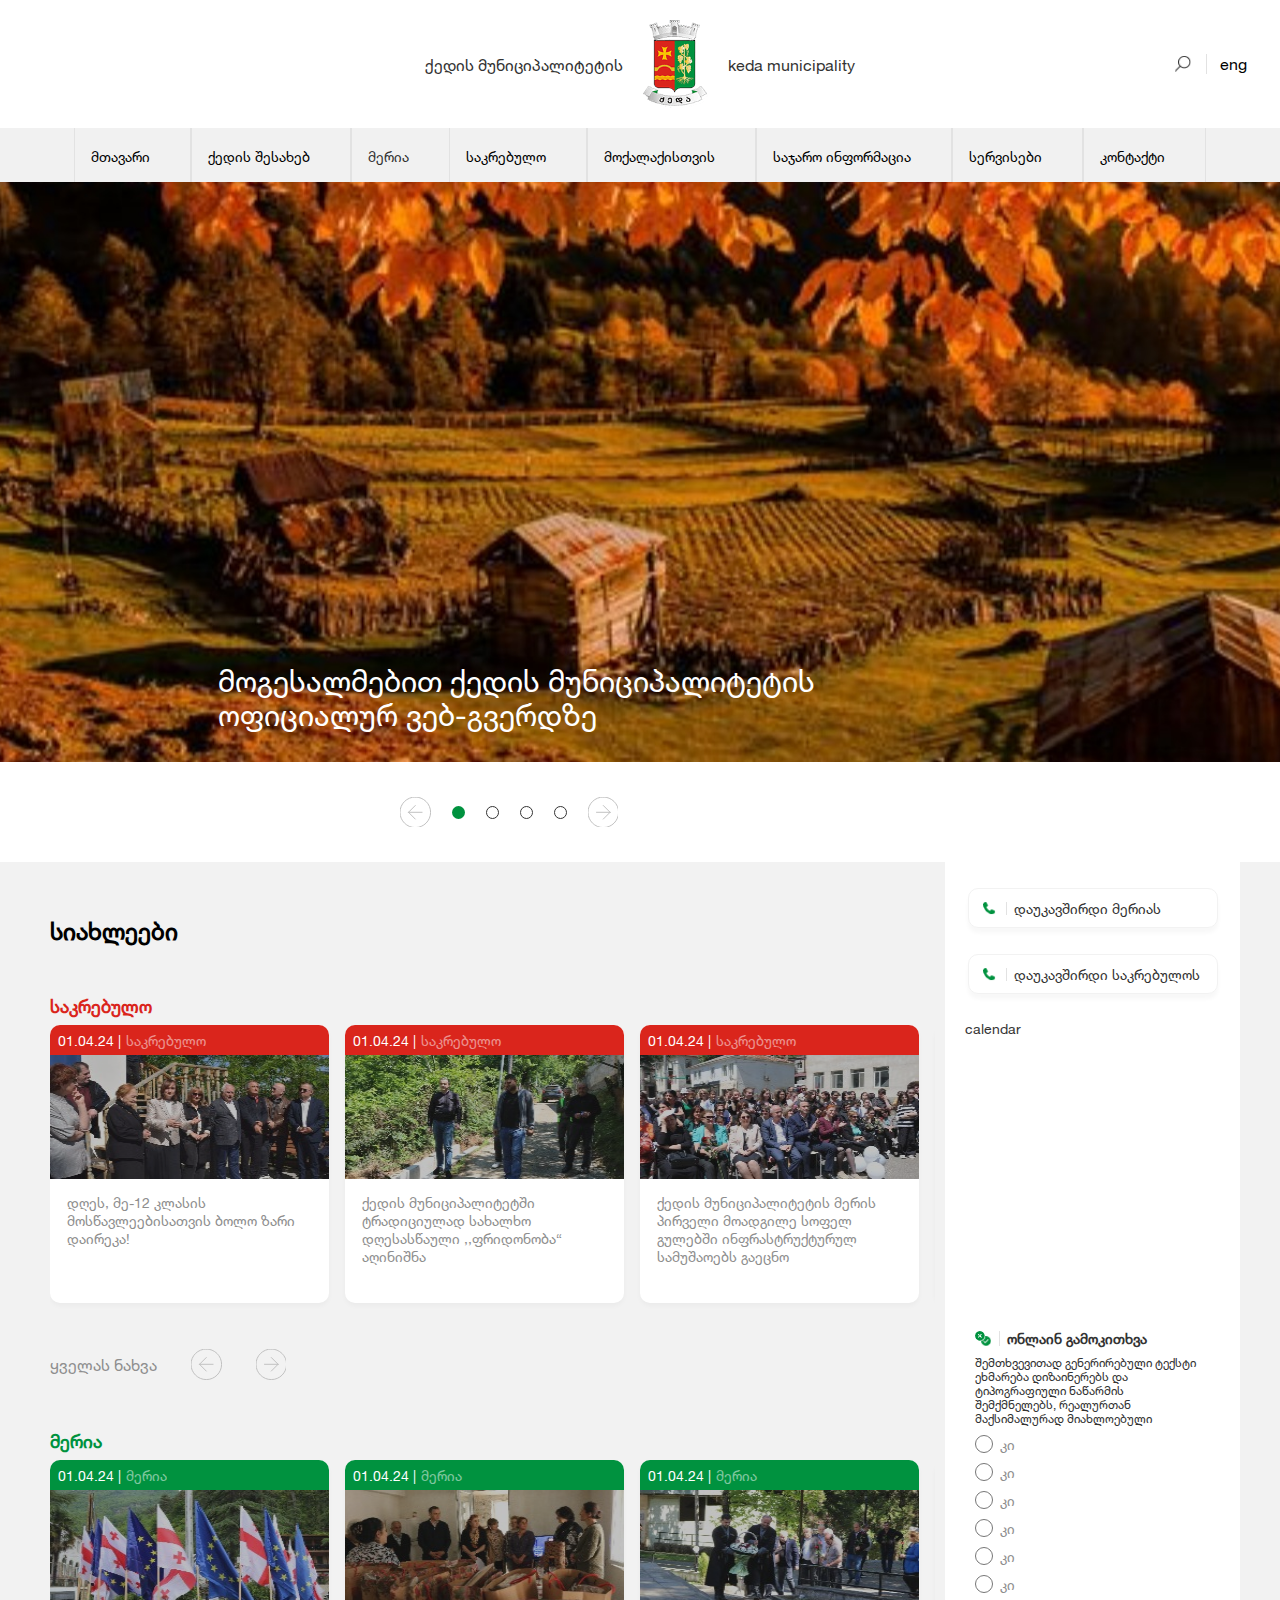
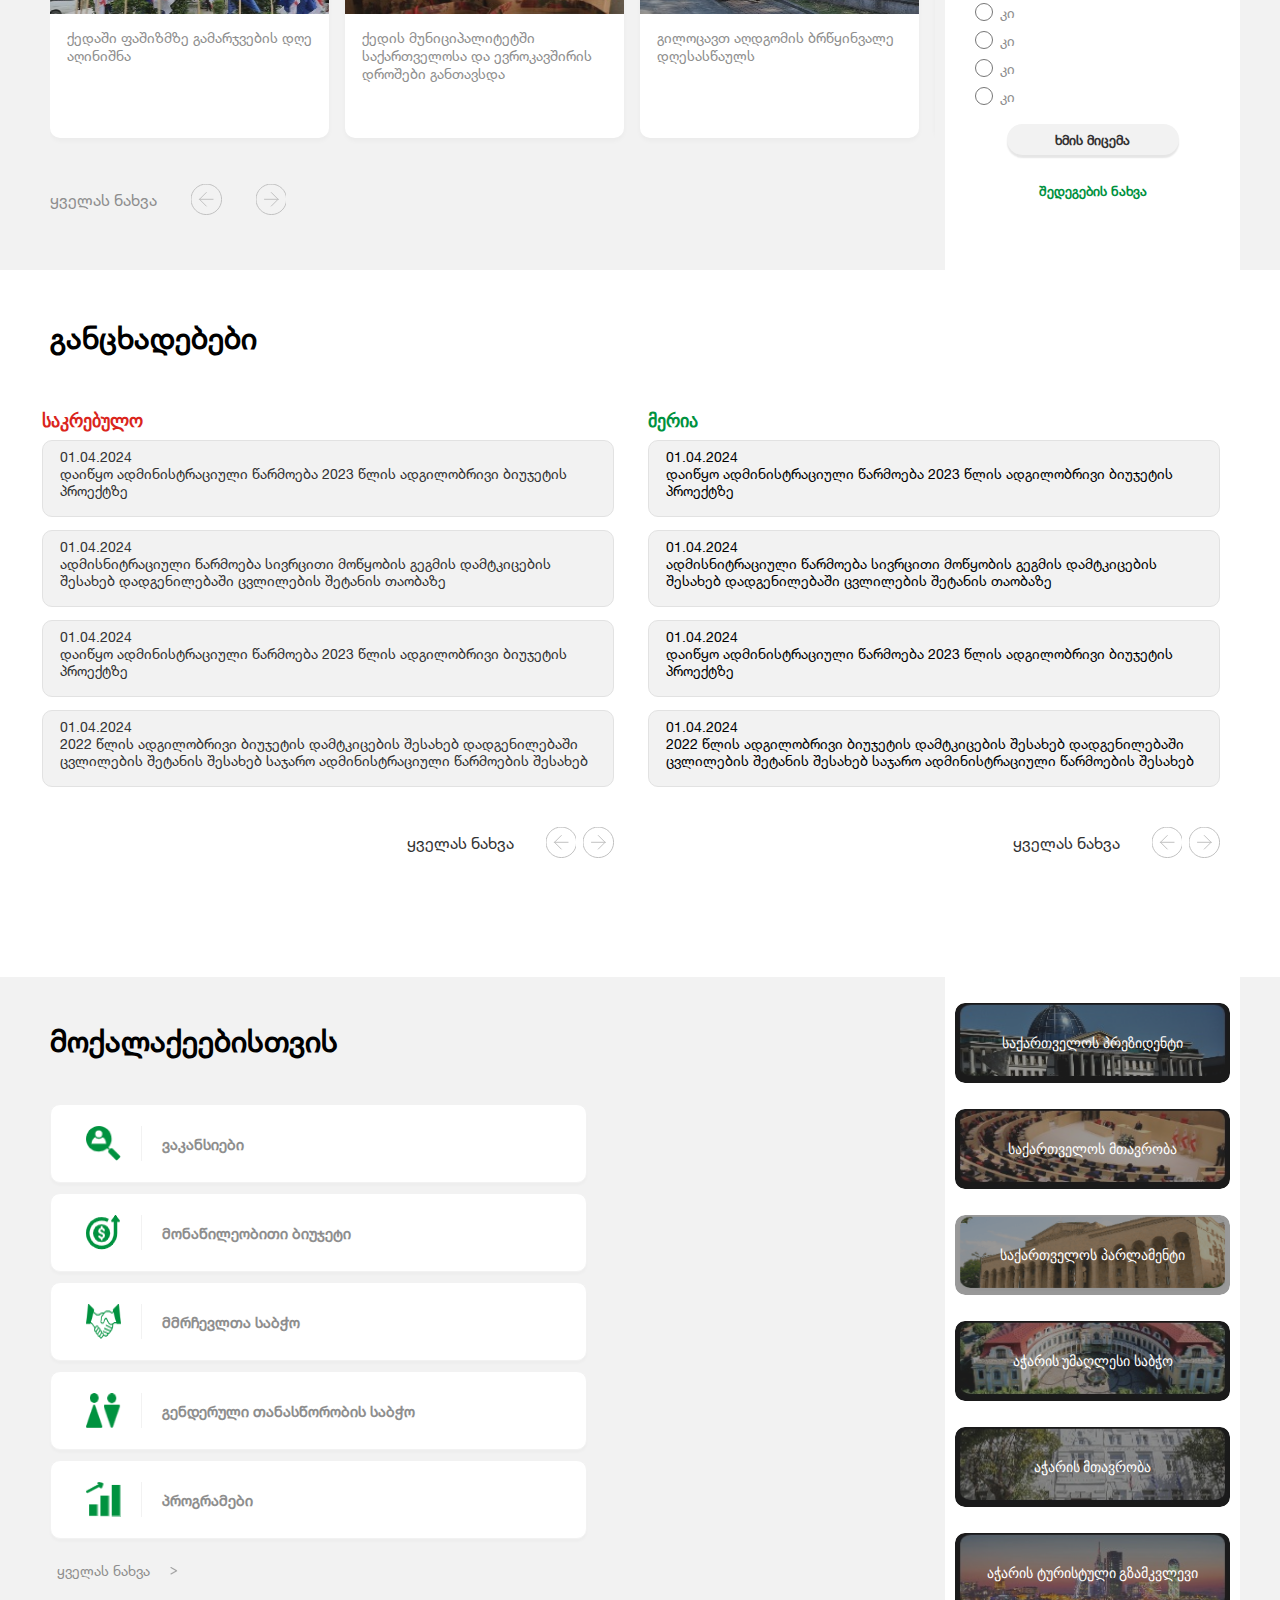
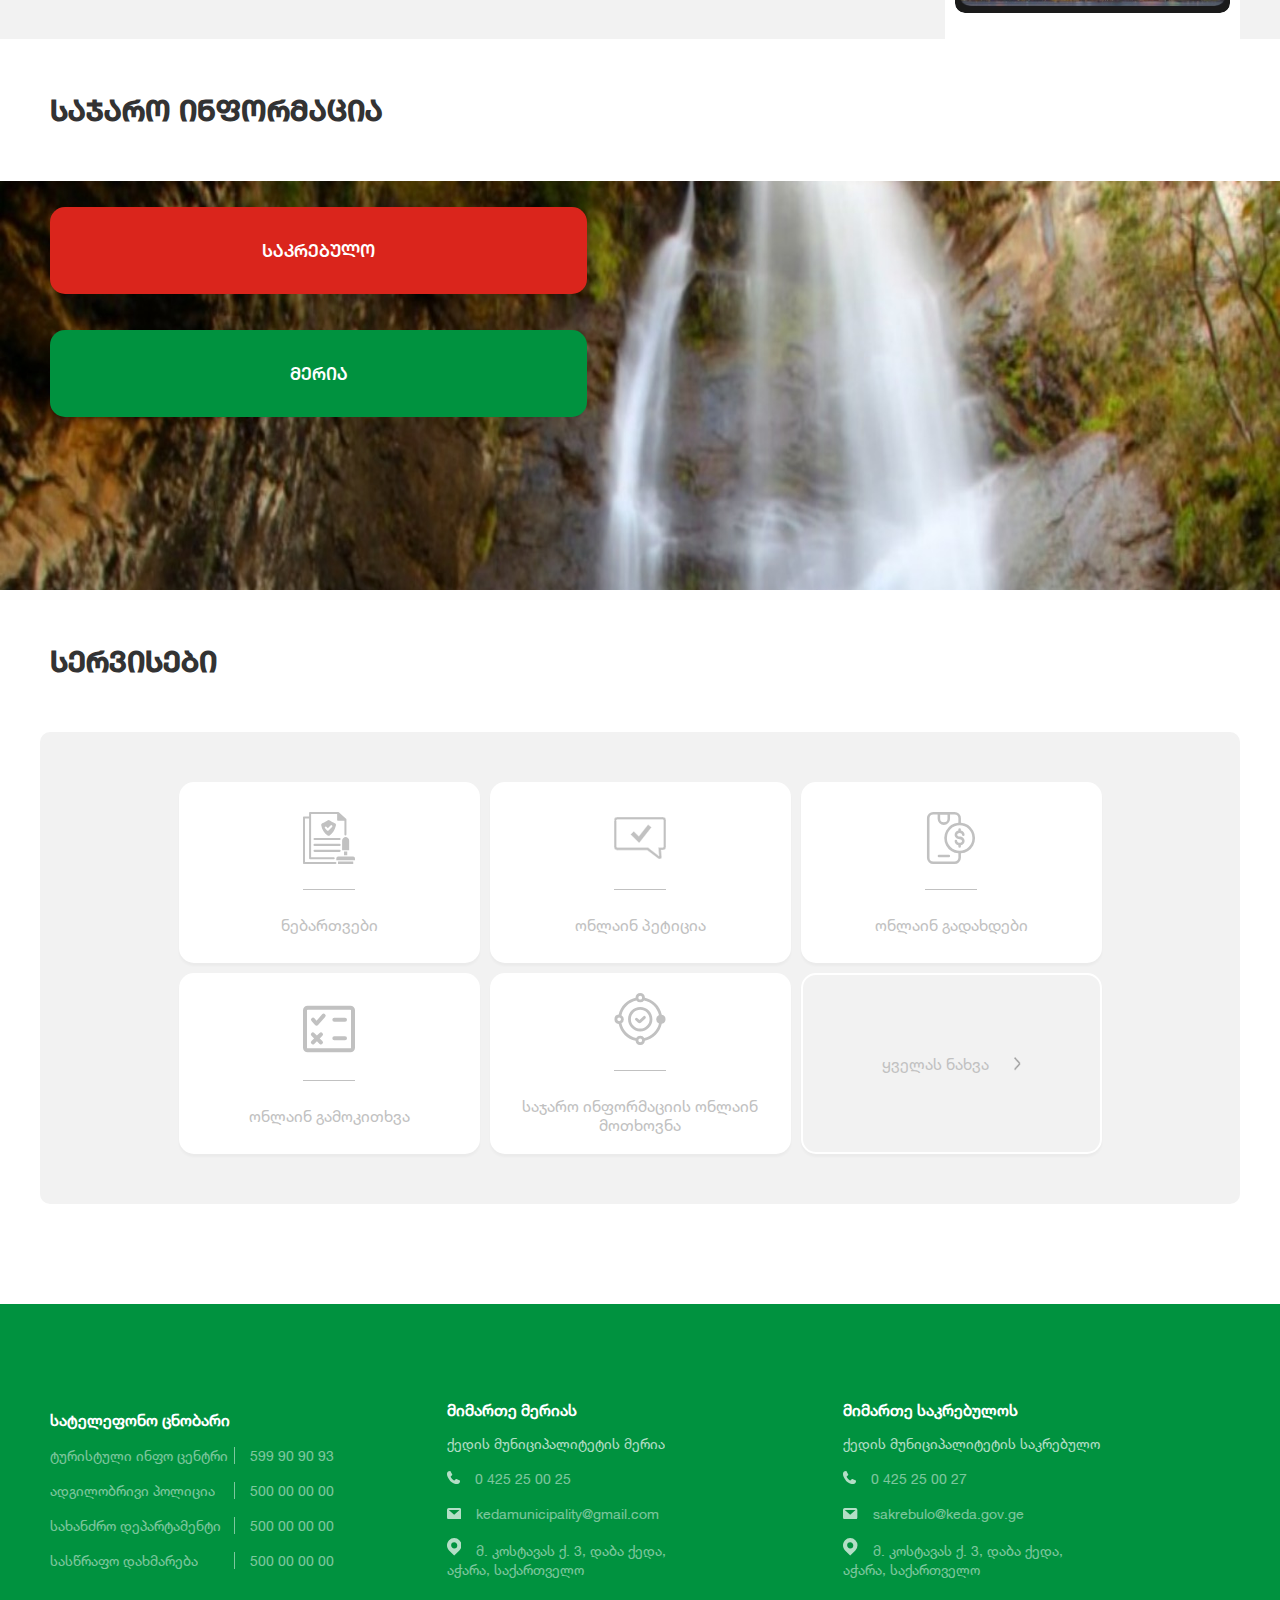
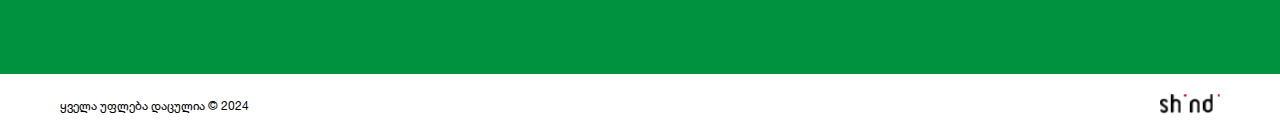
==== commit 812d2ea4: "480px responsive" ====
--- a/index.html
+++ b/index.html
@@ -30,7 +30,123 @@
         <span id="lang">eng</span>
       </div>
     </div>
-    
+    <div class="mobile-nav">
+      <div class="mbn-wrapper">
+
+
+        <ul class="main-mobile-nav">
+          <li><a href="/"> მთავარი</a></li>
+          <li><a href="/templates/aboutkeda.html">ქედის შესახებ</a></li>
+          <li id="meria-expand-btn">
+            <p>მერია
+            </p>
+            <img class="submenu-arrow" src="images/arrow-right.png" alt="" srcset="">
+
+          </li>
+          <li><a href="/templates/textpage.html">საკრებულო</a></li>
+          <li><a href="/templates/textpage.html">მოქალაქისთვის</a></li>
+          <li><a href="/templates/textpage.html">საჯარო ინფორმაცია</a></li>
+          <li><a href="/templates/aboutkeda.html">სერვისები</a></li>
+          <li><a href="/templates/contacts.html">კონტაქტი</a></li>
+        </ul>
+        <ul id="meria-expand-menu" class=" main-mobile-nav meria-expanded-mobile">
+          <li>
+
+            <svg xmlns="http://www.w3.org/2000/svg" class="meria-nav-prev" width="30.585" height="30.585"
+              viewBox="302.098 465.152 30.585 30.585">
+              <g data-name="Group 8104">
+                <path
+                  d="M317.39 465.152c8.446 0 15.293 6.847 15.293 15.293 0 8.446-6.847 15.292-15.293 15.292-8.446 0-15.292-6.846-15.292-15.292s6.846-15.293 15.292-15.293"
+                  stroke-linejoin="round" stroke-linecap="round" stroke="#c1c1c1" fill="transparent"
+                  data-name="Path 56" />
+                <path d="m310.593 480.445 6.797-6.797" stroke-linejoin="round" stroke-linecap="round" stroke="#c1c1c1"
+                  fill="transparent" data-name="Path 57" />
+                <path d="M310.593 480.445h13.594" stroke-linejoin="round" stroke-linecap="round" stroke="#c1c1c1"
+                  fill="transparent" data-name="Path 58" />
+                <path d="m317.39 487.242-6.797-6.797" stroke-linejoin="round" stroke-linecap="round" stroke="#c1c1c1"
+                  fill="transparent" data-name="Path 59" />
+              </g>
+            </svg>
+          </li>
+          <li> <a href="/templates/textpage.html">მერიის შესახებ</a> </li>
+          <li> <a href="/templates/textpage.html">სიახლეები</a> </li>
+          <li> <a href="/templates/textpage.html">განცხადებები</a> </li>
+          <li> <a href="/templates/textpage.html">მერი</a> </li>
+          <li> <a href="/templates/textpage.html">მერის მოადგილეები</a> </li>
+          <li id="branches-expand-btn">
+            <a href="/templates/textpage.html">სამსახურები</a>
+            <img class="submenu-arrow" src="images/arrow-right.png" alt="" srcset="">
+
+          </li>
+          <li> <a href="/templates/textpage.html">მუნიციპალური</a> </li>
+          <li> <a href="/templates/textpage.html"> სტრუქტურული ხე</a> </li>
+          <li> <a href="/templates/textpage.html"> მემორანდუმები</a> </li>
+          <li> <a href="/templates/textpage.html"> აუქციონები</a> </li>
+          <li> <a href="/templates/textpage.html"> ტენდერები</a> </li>
+
+
+        </ul>
+
+        <ul id="branches-expand-menu" class=" main-mobile-nav meria-expanded-submenu-mobile">
+          <li>
+
+            <svg xmlns="http://www.w3.org/2000/svg" class="branches-nav-prev" width="30.585" height="30.585"
+              viewBox="302.098 465.152 30.585 30.585">
+              <g data-name="Group 8104">
+                <path
+                  d="M317.39 465.152c8.446 0 15.293 6.847 15.293 15.293 0 8.446-6.847 15.292-15.293 15.292-8.446 0-15.292-6.846-15.292-15.292s6.846-15.293 15.292-15.293"
+                  stroke-linejoin="round" stroke-linecap="round" stroke="#c1c1c1" fill="transparent"
+                  data-name="Path 56" />
+                <path d="m310.593 480.445 6.797-6.797" stroke-linejoin="round" stroke-linecap="round" stroke="#c1c1c1"
+                  fill="transparent" data-name="Path 57" />
+                <path d="M310.593 480.445h13.594" stroke-linejoin="round" stroke-linecap="round" stroke="#c1c1c1"
+                  fill="transparent" data-name="Path 58" />
+                <path d="m317.39 487.242-6.797-6.797" stroke-linejoin="round" stroke-linecap="round" stroke="#c1c1c1"
+                  fill="transparent" data-name="Path 59" />
+              </g>
+            </svg>
+          <li>
+            <a href="/templates/textpage.html">
+              ადმინისტრაცია
+
+            </a>
+          </li>
+          <li>
+            <a href="/templates/textpage.html">საფინანსო სამსახური
+            </a>
+          </li>
+          <li>
+            <a href="/templates/textpage.html">ეკონომიკური განვითარების სამსახური
+            </a>
+          </li>
+          <li>
+            <a href="/templates/textpage.html">სივრცითი მოწყობის, არქიტექტურისა და მშენებლობის სამსახური
+            </a>
+          </li>
+          <li>
+            <a href="/templates/textpage.html">ზედამხედველობის სამსახური
+            </a>
+          </li>
+          <li>
+            <a href="/templates/textpage.html">განათლების, კულტურის, სპორტის, ტურიზმის, ახალგაზრდულ საკითხთა და ძეგლთა დაცვის სამსახური
+            </a>
+          </li>
+          <li>
+            <a href="/templates/textpage.html">ჯანმრთელობისა და სოციალური დაცვის სამსახური
+            </a>
+          </li>
+          <li>
+            <a href="/templates/textpage.html">შიდა აუდიტის სამსახური
+            </a>
+          </li>
+          <li>
+            <a href="/templates/textpage.html">სამხედრო აღრიცხვის, გაწვევისა და მობილიზაციის სამსახური
+            </a>
+          </li>
+        </ul>
+      </div>
+    </div>
+
   </div>
 
   <div class="navigation">
@@ -39,12 +155,12 @@
         <a href="/">
           <li class="nav-item">მთავარი</li>
         </a>
-        <a href="templates/aboutkeda.html">
+        <a href="templates/gallery.html">
           <li class="nav-item">ქედის შესახებ</li>
         </a>
 
         <li class="nav-item has-submenu">
-          <a href="/templates/merianews.html">
+          <a href="templates/projects.html">
 
             მერია
           </a>
@@ -55,27 +171,27 @@
 
           <ul class="submenu">
 
-         
+
 
 
             <li>
-              <a href="">
+              <a href="/templates/textpage.html">
 
                 მერიის შესახებ
               </a>
 
             </li>
-            <li><a href="">
+            <li><a href="/templates/merianews.html">
                 სიახლეები
               </a></li>
-            <li><a href="">
+            <li><a href="/templates/gancxadebebiMeria.html">
                 განცხადებები
               </a></li>
-            <li><a href="">
+            <li><a href="/templates/textpage.html">
                 მერი
 
               </a></li>
-            <li><a href="">
+            <li><a href="/templates/textpage.html">
                 მერის მოადგილეები
 
               </a></li>
@@ -89,7 +205,7 @@
               </p>
               <ul class="expanded-submenu">
                 <li>
-                  <a href="">
+                  <a href="/templates/textpage.html">
                     ადმინისტრაცია
 
                   </a>
@@ -99,61 +215,62 @@
                   </a>
                 </li>
                 <li>
-                  <a href="">ეკონომიკური განვითარების სამსახური
+                  <a href="/templates/textpage.html">ეკონომიკური განვითარების სამსახური
                   </a>
                 </li>
                 <li>
-                  <a href="">სივრცითი მოწყობის, არქიტექტურისა და მშენებლობის სამსახური
+                  <a href="/templates/textpage.html">სივრცითი მოწყობის, არქიტექტურისა და მშენებლობის სამსახური
                   </a>
                 </li>
                 <li>
-                  <a href="">ზედამხედველობის სამსახური
+                  <a href="/templates/textpage.html">ზედამხედველობის სამსახური
                   </a>
                 </li>
                 <li>
-                  <a href="">განათლების, კულტურის, სპორტის, ტურიზმის, ახალგაზრდულ საკითხთა და ძეგლთა დაცვის სამსახური
+                  <a href="/templates/textpage.html">განათლების, კულტურის, სპორტის, ტურიზმის, ახალგაზრდულ საკითხთა და
+                    ძეგლთა დაცვის სამსახური
                   </a>
                 </li>
                 <li>
-                  <a href="">ჯანმრთელობისა და სოციალური დაცვის სამსახური
+                  <a href="/templates/textpage.html">ჯანმრთელობისა და სოციალური დაცვის სამსახური
                   </a>
                 </li>
                 <li>
-                  <a href="">შიდა აუდიტის სამსახური
+                  <a href="/templates/textpage.html">შიდა აუდიტის სამსახური
                   </a>
                 </li>
                 <li>
-                  <a href="">სამხედრო აღრიცხვის, გაწვევისა და მობილიზაციის სამსახური
+                  <a href="/templates/textpage.html">სამხედრო აღრიცხვის, გაწვევისა და მობილიზაციის სამსახური
                   </a>
                 </li>
               </ul>
             </li>
-            <a href="">
+            <a href="/templates/textpage.html">
 
               <li>მერის წარმომადგენლები</li>
             </a>
             <li>
-              <a href="">მუნიციპალური
+              <a href="/templates/textpage.html">მუნიციპალური
               </a>
             </li>
             <li>
-              <a href="">ორგანიზაციები
+              <a href="/templates/textpage.html">ორგანიზაციები
               </a>
             </li>
             <li>
-              <a href="">სტრუქტურული ხე
+              <a href="/templates/textpage.html">სტრუქტურული ხე
               </a>
             </li>
             <li>
-              <a href="">მემორანდუმები
+              <a href="/templates/textpage.html">მემორანდუმები
               </a>
             </li>
             <li>
-              <a href="">აუქციონები
+              <a href="/templates/textpage.html">აუქციონები
               </a>
             </li>
             <li>
-              <a href="">ტენდერები
+              <a href="/templates/textpage.html">ტენდერები
 
               </a>
             </li>
@@ -161,166 +278,25 @@
           </ul>
         </li>
 
-        <a href="templates/sakrebulo.html">
+        <a href="/templates/projects.html">
           <li class="nav-item" data-submenu="submenu4">საკრებულო</li>
         </a>
-        <a href="templates/forcitizens.html">
+        <a href="/templates/textpage.html">
           <li class="nav-item" data-submenu="submenu5">მოქალაქისთვის</li>
         </a>
-        <a href="templates/publicinfo.html">
+        <a href="/templates/textpage.html">
           <li class="nav-item" data-submenu="submenu6">საჯარო ინფორმაცია</li>
         </a>
-        <a href="templates/services.html">
+        <a href="/templates/aboutkeda.html">
           <li class="nav-item" data-submenu="submenu7">სერვისები</li>
         </a>
-        <a href="templates/contacts.html">
+        <a href="/templates/contacts.html">
           <li class="nav-item" data-submenu="submenu8">კონტაქტი</li>
         </a>
       </ul>
     </nav>
   </div>
-  <div class="mobile-nav">
-    <ul class="main-mobile-nav">
-      <li><a href=""> მთავარი</a></li>
-      <li><a href="">ქედის შესახებ</a></li>
-      <li id="meria-expand-btn" ><a href="">მერია 
-        <svg xmlns="http://www.w3.org/2000/svg" class="submenu-arrow" width="13.586" height="13.585"
-                viewBox="626.207 465.152 30.586 30.585">
-                <g data-name="Group 8108">
-                  <path
-                    d="M641.5 465.152c-8.446 0-15.293 6.847-15.293 15.293 0 8.446 6.847 15.292 15.293 15.292 8.446 0 15.293-6.846 15.293-15.292s-6.847-15.293-15.293-15.293"
-                    stroke-linejoin="round" stroke-linecap="round" stroke="#c1c1c1" fill="transparent"
-                    data-name="Path 56" />
-                  <path d="m648.297 480.445-6.797-6.797" stroke-linejoin="round" stroke-linecap="round" stroke="#c1c1c1"
-                    fill="transparent" data-name="Path 57" />
-                  <path d="M648.297 480.445h-13.594" stroke-linejoin="round" stroke-linecap="round" stroke="#c1c1c1"
-                    fill="transparent" data-name="Path 58" />
-                  <path d="m641.5 487.242 6.797-6.797" stroke-linejoin="round" stroke-linecap="round" stroke="#c1c1c1"
-                    fill="transparent" data-name="Path 59" />
-                </g>
-              </svg>
-
-
-
-
-      </a></li>
-      <li><a href="">საკრებულო</a></li>
-      <li><a href="">მოქალაქისთვის</a></li>
-      <li><a href="">საჯარო ინფორმაცია</a></li>
-      <li><a href="/templates/aboutkeda.html">სერვისები</a></li>
-      <li><a href="/templates/contacts.html">კონტაქტი</a></li>
-    </ul>
-    <ul id="meria-expand-menu" class=" main-mobile-nav meria-expanded-mobile">
-      <li>
-
-        <svg xmlns="http://www.w3.org/2000/svg" class="meria-nav-prev" width="30.585" height="30.585"
-        viewBox="302.098 465.152 30.585 30.585">
-        <g data-name="Group 8104">
-          <path
-            d="M317.39 465.152c8.446 0 15.293 6.847 15.293 15.293 0 8.446-6.847 15.292-15.293 15.292-8.446 0-15.292-6.846-15.292-15.292s6.846-15.293 15.292-15.293"
-            stroke-linejoin="round" stroke-linecap="round" stroke="#c1c1c1" fill="transparent"
-            data-name="Path 56" />
-          <path d="m310.593 480.445 6.797-6.797" stroke-linejoin="round" stroke-linecap="round" stroke="#c1c1c1"
-            fill="transparent" data-name="Path 57" />
-          <path d="M310.593 480.445h13.594" stroke-linejoin="round" stroke-linecap="round" stroke="#c1c1c1"
-            fill="transparent" data-name="Path 58" />
-          <path d="m317.39 487.242-6.797-6.797" stroke-linejoin="round" stroke-linecap="round" stroke="#c1c1c1"
-            fill="transparent" data-name="Path 59" />
-        </g>
-      </svg>
-      </li>
-      <li>  <a href="/templates/textpage.html">მერიის შესახებ</a> </li>
-      <li>  <a href="/templates/textpage.html">სიახლეები</a> </li>
-      <li>  <a href="/templates/textpage.html">განცხადებები</a> </li>
-      <li>  <a href="/templates/textpage.html">მერი</a> </li>
-      <li>  <a href="/templates/textpage.html">მერის მოადგილეები</a> </li>
-      <li id="branches-expand-btn" >  <a href="/templates/textpage.html">სამსახურები
-        <svg xmlns="http://www.w3.org/2000/svg" class="submenu-arrow" width="13.586" height="13.585"
-        viewBox="626.207 465.152 30.586 30.585">
-        <g data-name="Group 8108">
-          <path
-            d="M641.5 465.152c-8.446 0-15.293 6.847-15.293 15.293 0 8.446 6.847 15.292 15.293 15.292 8.446 0 15.293-6.846 15.293-15.292s-6.847-15.293-15.293-15.293"
-            stroke-linejoin="round" stroke-linecap="round" stroke="#c1c1c1" fill="transparent"
-            data-name="Path 56" />
-          <path d="m648.297 480.445-6.797-6.797" stroke-linejoin="round" stroke-linecap="round" stroke="#c1c1c1"
-            fill="transparent" data-name="Path 57" />
-          <path d="M648.297 480.445h-13.594" stroke-linejoin="round" stroke-linecap="round" stroke="#c1c1c1"
-            fill="transparent" data-name="Path 58" />
-          <path d="m641.5 487.242 6.797-6.797" stroke-linejoin="round" stroke-linecap="round" stroke="#c1c1c1"
-            fill="transparent" data-name="Path 59" />
-        </g>
-      </svg>  
-      </a> </li>
-      <li>  <a href="/templates/textpage.html">მუნიციპალური</a> </li>
-      <li>  <a href="/templates/textpage.html"> სტრუქტურული ხე</a> </li>
-      <li>  <a href="/templates/textpage.html"> მემორანდუმები</a> </li>
-      <li>  <a href="/templates/textpage.html"> აუქციონები</a> </li>
-      <li>  <a href="/templates/textpage.html"> ტენდერები</a> </li>
-   
-      
-    </ul>
-
-
-
-
-    <ul id="branches-expand-menu"  class=" main-mobile-nav meria-expanded-submenu-mobile">
-      <li>
-
-        <svg xmlns="http://www.w3.org/2000/svg" class="branches-nav-prev" width="30.585" height="30.585"
-        viewBox="302.098 465.152 30.585 30.585">
-        <g data-name="Group 8104">
-          <path
-            d="M317.39 465.152c8.446 0 15.293 6.847 15.293 15.293 0 8.446-6.847 15.292-15.293 15.292-8.446 0-15.292-6.846-15.292-15.292s6.846-15.293 15.292-15.293"
-            stroke-linejoin="round" stroke-linecap="round" stroke="#c1c1c1" fill="transparent"
-            data-name="Path 56" />
-          <path d="m310.593 480.445 6.797-6.797" stroke-linejoin="round" stroke-linecap="round" stroke="#c1c1c1"
-            fill="transparent" data-name="Path 57" />
-          <path d="M310.593 480.445h13.594" stroke-linejoin="round" stroke-linecap="round" stroke="#c1c1c1"
-            fill="transparent" data-name="Path 58" />
-          <path d="m317.39 487.242-6.797-6.797" stroke-linejoin="round" stroke-linecap="round" stroke="#c1c1c1"
-            fill="transparent" data-name="Path 59" />
-        </g>
-      </svg>
-      <li>
-        <a href="">
-          ადმინისტრაცია
-
-        </a>
-      </li>
-      <li>
-        <a href="">საფინანსო სამსახური
-        </a>
-      </li>
-      <li>
-        <a href="">ეკონომიკური განვითარების სამსახური
-        </a>
-      </li>
-      <li>
-        <a href="">სივრცითი მოწყობის, არქიტექტურისა და მშენებლობის სამსახური
-        </a>
-      </li>
-      <li>
-        <a href="">ზედამხედველობის სამსახური
-        </a>
-      </li>
-      <li>
-        <a href="">განათლების, კულტურის, სპორტის, ტურიზმის, ახალგაზრდულ საკითხთა და ძეგლთა დაცვის სამსახური
-        </a>
-      </li>
-      <li>
-        <a href="">ჯანმრთელობისა და სოციალური დაცვის სამსახური
-        </a>
-      </li>
-      <li>
-        <a href="">შიდა აუდიტის სამსახური
-        </a>
-      </li>
-      <li>
-        <a href="">სამხედრო აღრიცხვის, გაწვევისა და მობილიზაციის სამსახური
-        </a>
-      </li>
-    </ul>
-  </div>
+
 
   <section class="hero">
     <div class="hero-carousel">
--- a/main.css
+++ b/main.css
@@ -1,5 +1,9 @@
 @font-face {
-  font-family: "haltvetica-geo-caps";
+  font-family: "font-caps";
+  src: url("fonts/helvetica-neue-lt-geo-65-medium-caps.ttf");
+}
+@font-face {
+  font-family: "font-55";
   src: url("fonts/helvetica-neue-lt-geo-55-roman.ttf");
 }
 
@@ -12,7 +16,7 @@
 }
 
 * {
-  font-family: "haltvetica-geo-caps", sans-serif;
+  font-family: "font-55", sans-serif;
   box-sizing: border-box;
   margin: 0;
   padding: 0;
@@ -21,7 +25,9 @@
   width: 100%;
   height: 100%;
 }
-
+h1,h2{
+  font-family: "font-55";
+}
 a {
   text-decoration: none;
   color:#333333
@@ -277,7 +283,7 @@
   position: absolute;
   bottom: 30px;
   left: 17%;
-  font-family: "Helvetica Neue LT GEO Caps";
+  font-family: "font-55";
   font-size: 30px;
 
   line-height: 34px;
@@ -287,23 +293,23 @@
   max-width: 680px;
   width: 100%;
 }
-
 .slide {
   position: absolute;
+  width: 100%;
+  height: 100%;
   top: 0;
-  left: 0;
+  /* transform:translateX(100%); */
+  transition:  750ms ease-in-out; 
+  opacity:0;
+}
+.slide.active {
+  transform:translateX(0);
+  opacity: 1;
+}
+.slide img {
   width: 100%;
   height: 100%;
-  opacity: 0;
-  transition: opacity 0.5s ease;
-}
-
-.slide.active {
-  opacity: 1;
-}
-.slide img {
-  width: 100%;
-  height: 100%;
+  object-fit: cover; 
 }
 
 .prev,
@@ -386,8 +392,12 @@
   gap: 50px;
   padding: 55px 0px;
 }
-.news-left h2{
+.news-left h2,
+.announcments-container h2,
+
+{
   font-size: 30px;
+  font-family: 'font-caps';
   color: #333333;
 
 }
@@ -509,7 +519,7 @@
 }
 .carousel-item-bottom{
   padding: 15px 17px;
-  font-family: "Helvetica Neue LT GEO";
+  font-family: "font-55";
 font-size: 14px;
 font-weight: normal;
 line-height: 18px;
@@ -955,7 +965,7 @@
   max-width: 1400px;
   width: 100%;
   margin: 50px auto;
-  font-family: "Helvetica Neue LT GEO Caps";
+  font-family: "font-caps";
 font-size: 30px;
 color:#333333;
 }
@@ -983,7 +993,7 @@
   width: 100%;
   padding: 30px 0px;
   border: none;
-  background: #da251c;font-family: "Helvetica Neue LT GEO Caps";
+  background: #da251c;font-family: "font-caps";
   font-size: 18px;
   color: white;
   font-weight: 500;
@@ -1001,17 +1011,8 @@
 }
 
 .public-info-container button:last-child{
-  max-width: 537px;
-  width: 100%;
-  padding: 30px 0px;
-  
   background: #00923f;
-  font-family: "Helvetica Neue LT GEO Caps";
-
-  font-size: 18px;
-  color: white;
-  font-weight: 500;
-  border-radius: 15px;
+ 
 }
 .public-info-container button:last-child:hover{
   border: 1px solid #00923f;
@@ -1911,36 +1912,39 @@
   }
  
   .mobile-nav{
-    display: block;
-    left: -100%;
-    height: 100%;
-  
-    background:#8e8e8e;
-    z-index: 10000;
+    display: flex;
+    margin-top:calc(100vh + 75px) ;
+transform: translateX(-500px);    
+  
+    z-index: 1000;
     padding: 10px;
     overflow: hidden;
     list-style: none;
     position: absolute;
+    height: 100vh;
   width: 300px;
     transition: 300ms ease;
+    overflow: hidden;
+  }
+  .mbn-wrapper{
+    display: flex;
+    width: auto;
+
   }
   .main-mobile-nav{
     display: flex;
     flex-direction: column;
-    position: absolute;
-    width: 100%;
+    width: 300px;
     height: 100%;
-  
-    background:#C1C1C1;
-    top: 0%;
-    left:0;
-    transition: 300ms ease;
+    background:white;
+   
+    z-index: 100000;
+    transition: 1500ms ease;
   
 
   }
   .toggle-nav{
-    left: 0%;
-    
+transform: translateX(-20px);    
   }
   .main-mobile-nav li{
     width: 100%;
@@ -2008,3 +2012,116 @@
 padding-left: 50px;}
 
 }
+@media only screen and (max-width: 480px){
+.logo p{
+  display: none;
+}
+.container{
+  justify-content: space-between;
+  padding:0 ;
+
+  
+}
+
+h2{
+  font-size: 24px;
+}
+.topbar{
+  padding: 5px ;
+  position: sticky;
+  top: 0;
+  z-index: 1000;
+  background: white;
+  -webkit-box-shadow: 0px 3px 12px -2px rgba(0,0,0,0.75);
+-moz-box-shadow: 0px 3px 12px -2px rgba(0,0,0,0.75);
+box-shadow: 0px 3px 12px -2px rgba(0,0,0,0.75);
+}
+.submenu-arrow{
+  width: 12px;
+  height: 12px;
+  margin-left: 20px;
+}
+.searchbar{
+  margin-right: 15px;
+}
+.announcments-wrapper aside{
+  width: 100%;
+}
+.citizens-container{
+  grid-template-columns: 60% 40%;
+}
+.citizens-left h2{
+  font-size: 24px;
+}
+.citizens-left h5{
+  font-size: 12px;
+}
+.service{
+  width: 200px;
+}
+.citizens-left-item{
+  padding: 21px 25px;
+
+}
+.citizens-left-item img{
+  width: 25px;
+  height: 25px;
+}
+.citizens-left{
+  display: flex;
+  flex-direction: column;
+justify-content: space-between;
+font-size: 12px;
+}
+.citizens-right-item span{
+  width: 95%;
+  font-size: 12px;
+}
+.public-section-divider{
+  font-size: 24px;
+}
+.carousel-item-bottom{
+  font-size: 13px;
+  padding: 15px 7px;
+}
+.hero-carousel aside {
+  left: 2%;
+  font-size: 20px;
+}
+.innerpage-main-bottom{
+  flex-direction: column;
+  padding: 10px;
+}
+.innerpage-main-left{
+  min-width: 0;
+}
+.news-right-innerpages{
+  display: none;
+}
+.innerpage-sakrebulo-news-item-right h4{
+  font-size: 13px;
+}
+.innerpage-sakrebulo-news-item-right p{
+  font-size: 12px;
+  margin: 20px 0 18px 0;
+  ;
+}
+.contacts-page-item{
+  padding-left: 10px;
+  font-size: 12px;
+}
+.cp-h{
+  margin-left: 0;
+  font-size: 16px;
+}
+.cp-h span{
+  font-size: 12px;
+}
+.innerpage-main-gallery{
+  align-items: center;
+  justify-content: center;
+}
+
+
+
+}
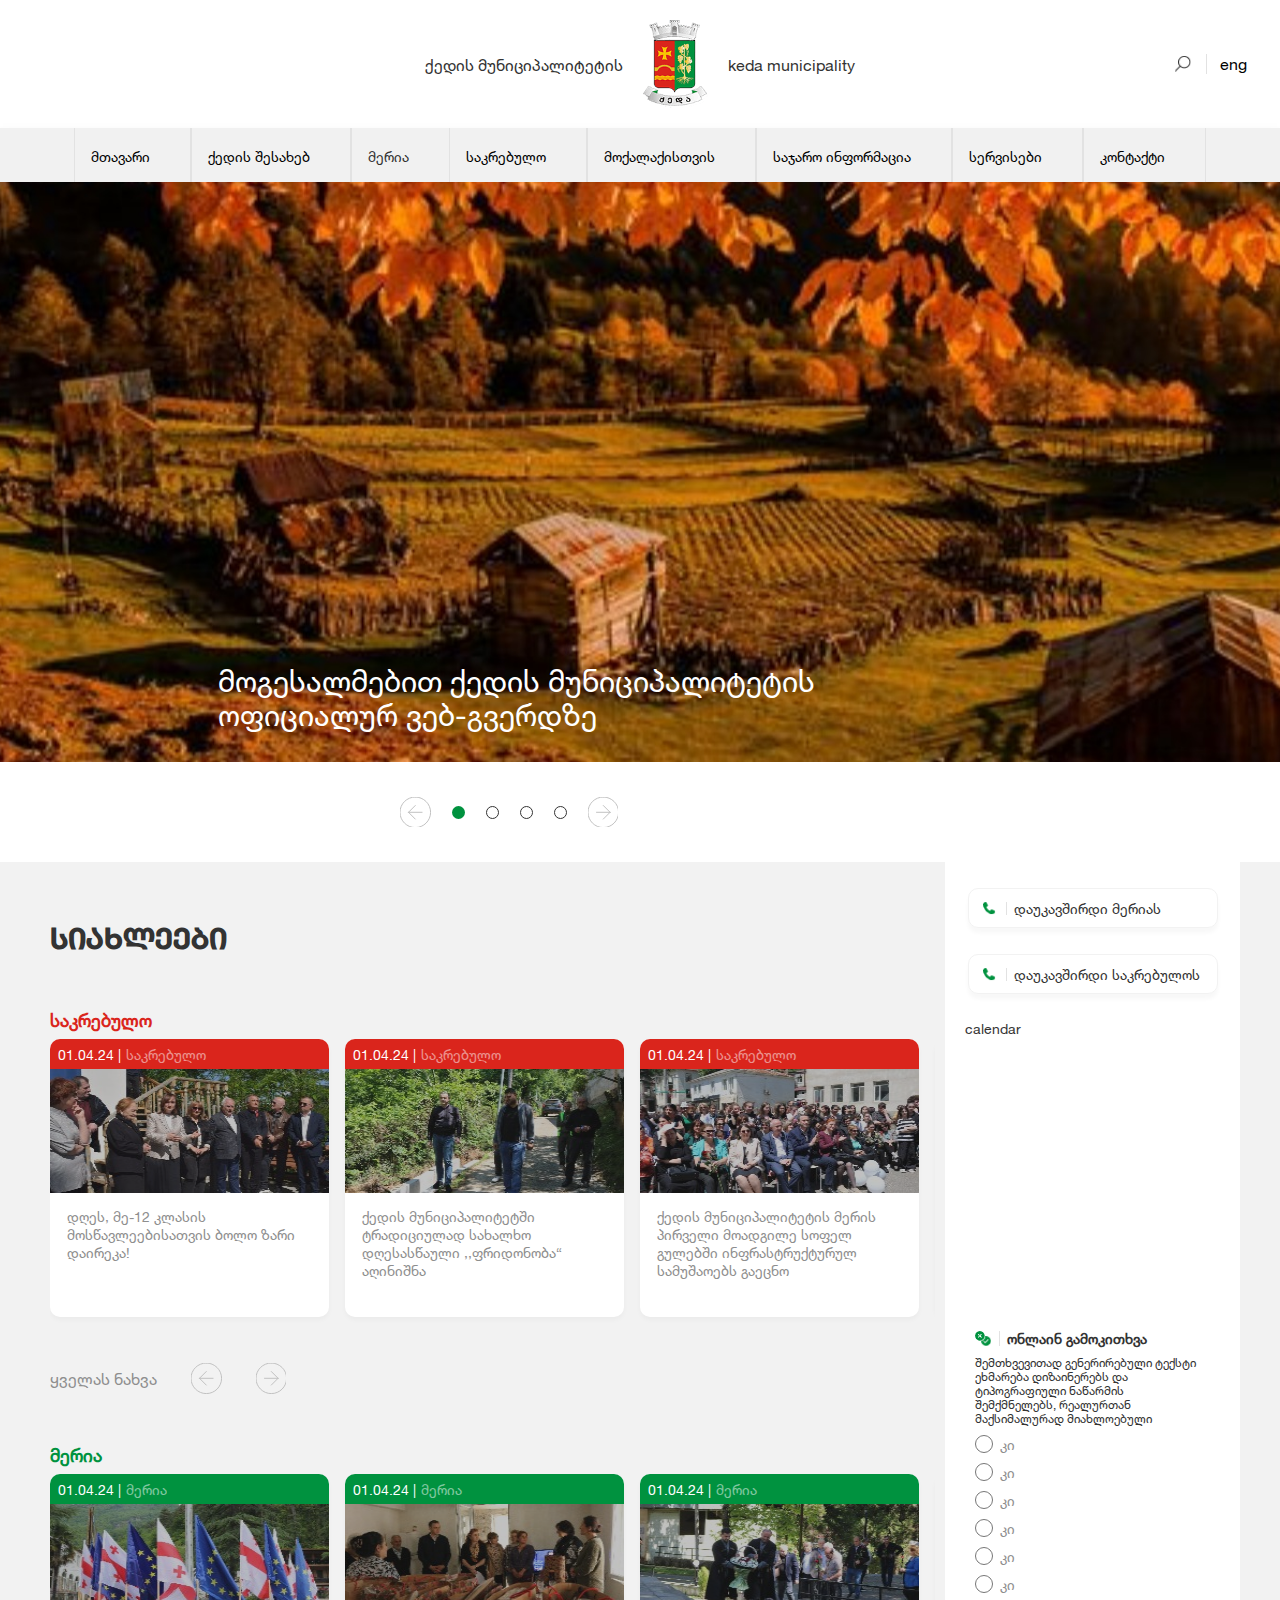
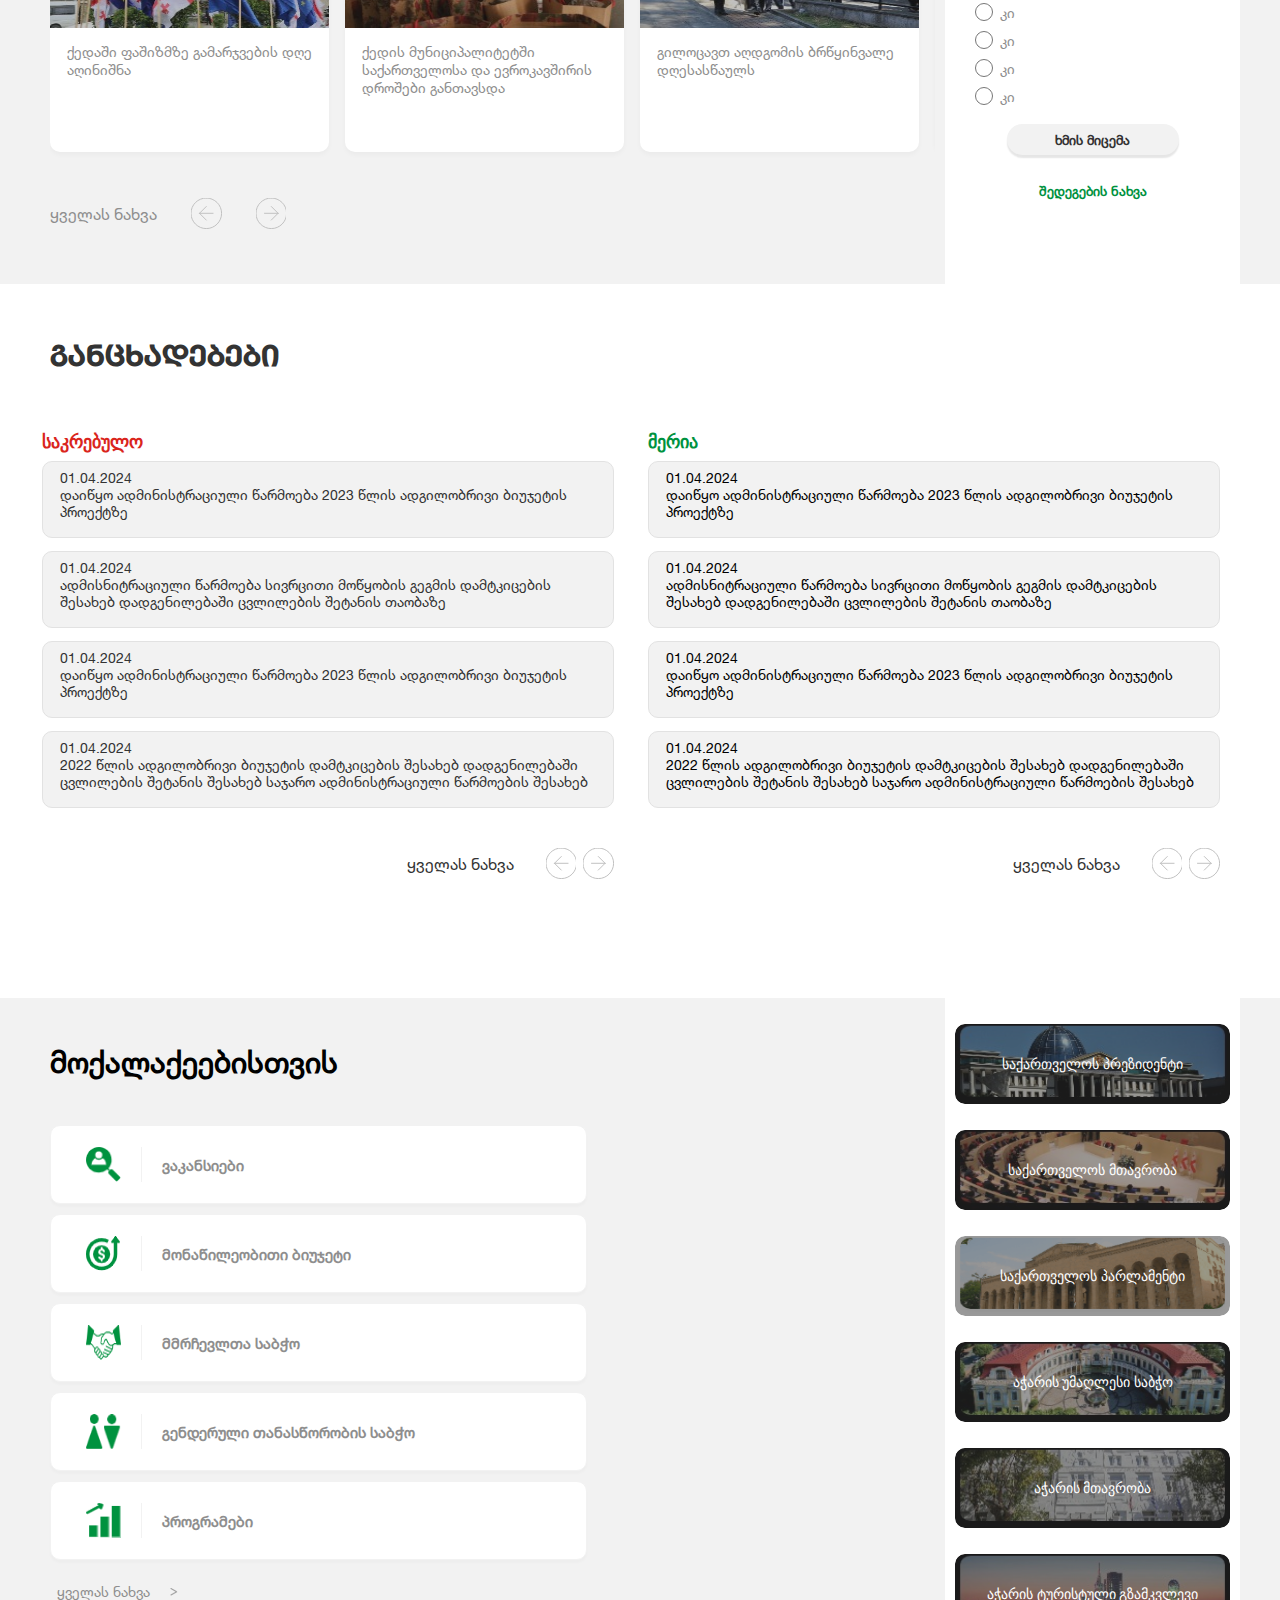
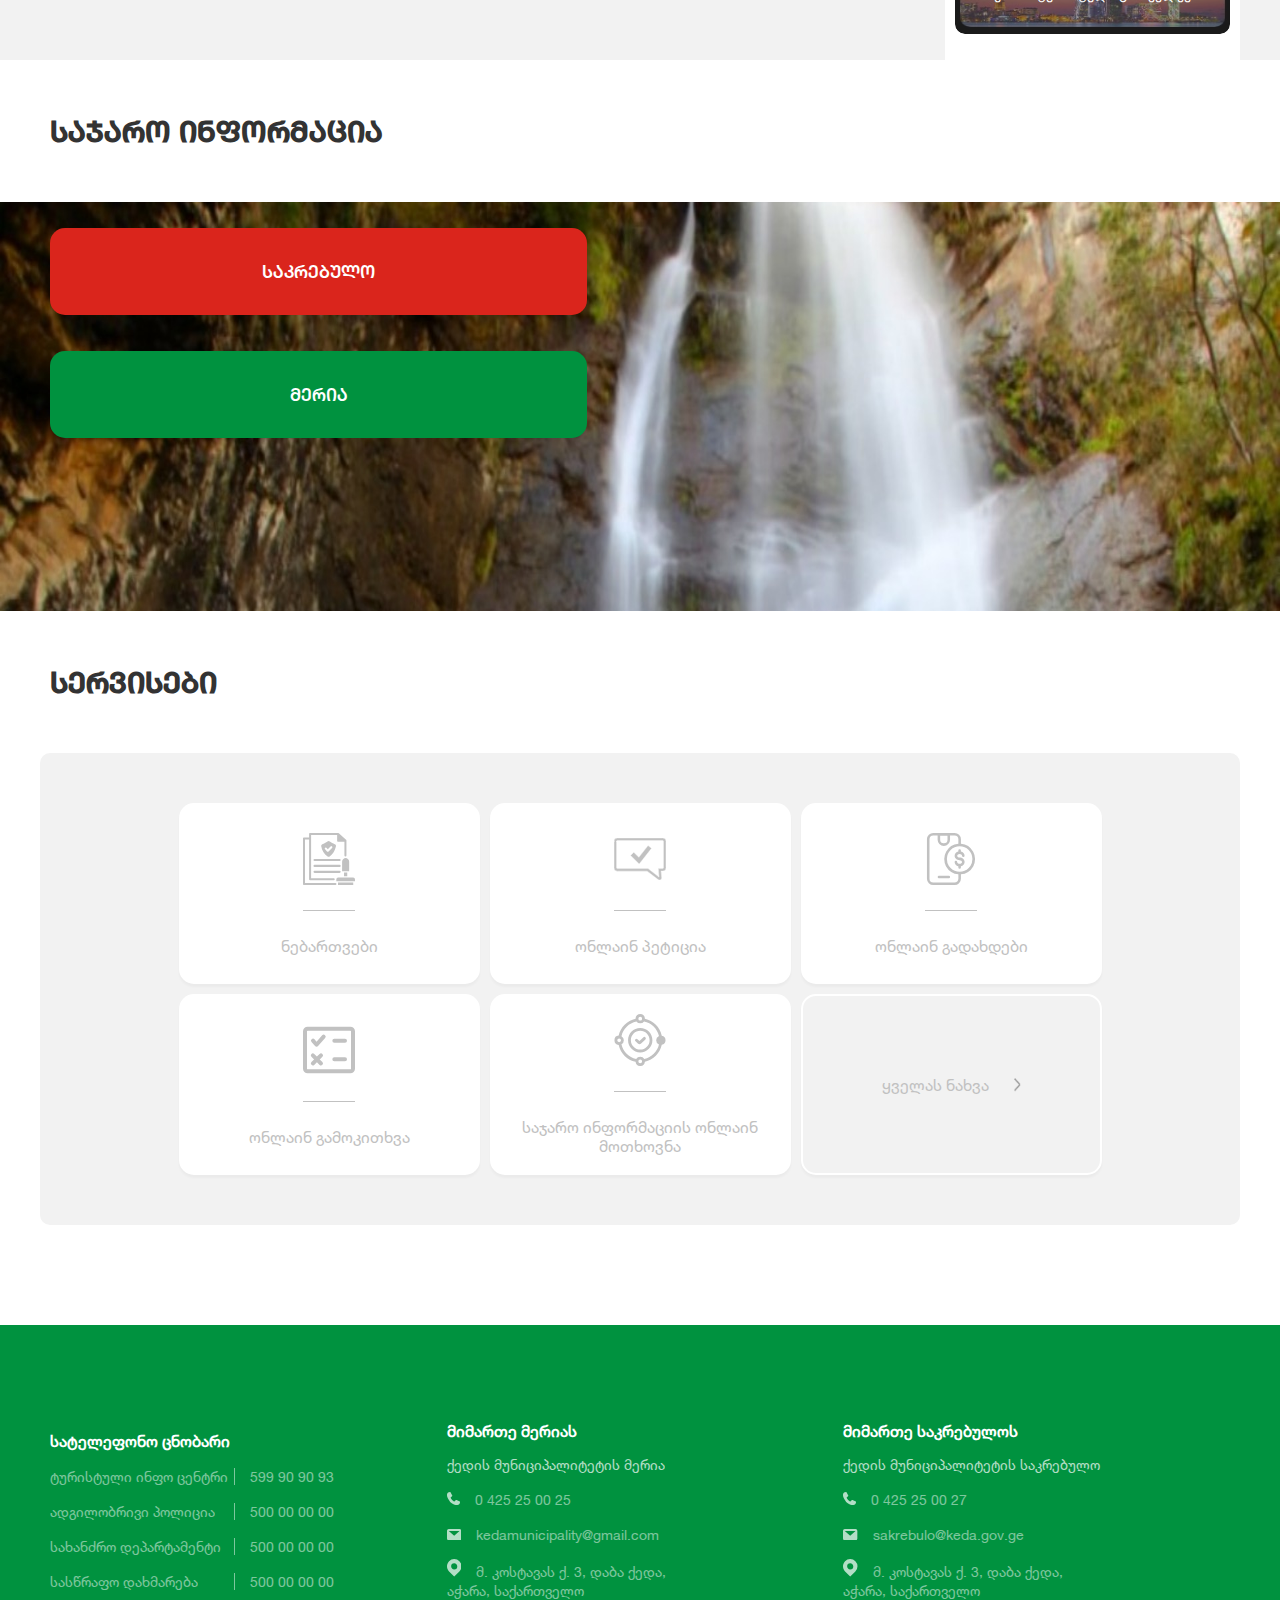
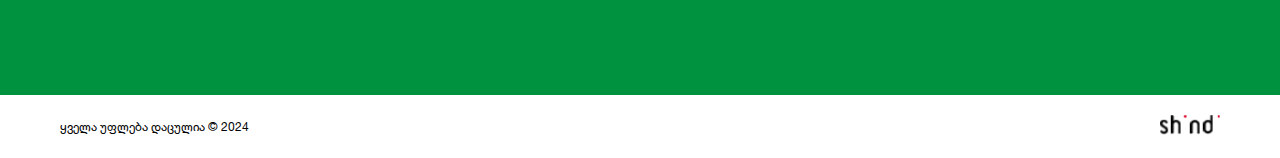
==== commit fd08c615: "corections" ====
--- a/index.html
+++ b/index.html
@@ -6,6 +6,7 @@
   <meta name="viewport" content="width=device-width, initial-scale=1.0" />
   <link rel="stylesheet" href="main.css" />
   <script src="main.js" defer></script>
+  <script defer src="navigation.js"></script>
   <link rel="shortcut icon" href="images/logo.png" type="image/x-icon">
   <title>ქედა</title>
 </head>
@@ -175,19 +176,19 @@
 
 
             <li>
-              <a href="/templates/textpage.html">
+              <a href="/templates/textpage2.html">
 
                 მერიის შესახებ
               </a>
 
             </li>
-            <li><a href="/templates/merianews.html">
+            <li><a href="/templates/merianews2.html">
                 სიახლეები
               </a></li>
             <li><a href="/templates/gancxadebebiMeria.html">
                 განცხადებები
               </a></li>
-            <li><a href="/templates/textpage.html">
+            <li><a href="/templates/textpage2.html">
                 მერი
 
               </a></li>
@@ -254,7 +255,7 @@
               </a>
             </li>
             <li>
-              <a href="/templates/textpage.html">ორგანიზაციები
+              <a href="/templates/textpage2.html">ორგანიზაციები
               </a>
             </li>
             <li>
@@ -262,7 +263,7 @@
               </a>
             </li>
             <li>
-              <a href="/templates/textpage.html">მემორანდუმები
+              <a href="/templates/textpage2.html">მემორანდუმები
               </a>
             </li>
             <li>
@@ -281,10 +282,10 @@
         <a href="/templates/projects.html">
           <li class="nav-item" data-submenu="submenu4">საკრებულო</li>
         </a>
-        <a href="/templates/textpage.html">
+        <a href="/templates/textpage2.html">
           <li class="nav-item" data-submenu="submenu5">მოქალაქისთვის</li>
         </a>
-        <a href="/templates/textpage.html">
+        <a href="/templates/textpage2.html">
           <li class="nav-item" data-submenu="submenu6">საჯარო ინფორმაცია</li>
         </a>
         <a href="/templates/aboutkeda.html">
--- a/main.css
+++ b/main.css
@@ -39,6 +39,7 @@
   position: relative;
   justify-content: center;
   align-items: center;
+  transition: 750ms ease;
 
 }
 
@@ -46,7 +47,9 @@
  display: flex;
  align-items: center;justify-content: center;
   width: 100%;
+  background-color: white;
   padding: 20px 0;
+  transition: 750ms ease;
 }
 .topbar .logo {
   display: flex;
@@ -89,6 +92,11 @@
   justify-content: center;
   width: 100%;
   background-color: #f1f1f1;
+  transition: 750ms ease;
+  -webkit-box-shadow: 0px 8px 11px -3px rgba(0,0,0,0.75);
+  -moz-box-shadow: 0px 8px 11px -3px rgba(0,0,0,0.75);
+  box-shadow: 0px 8px 11px -3px rgba(0,0,0,0.75);
+
   /* position: sticky;
   left: 0; */
 }
@@ -258,6 +266,9 @@
 .branches-nav-prev{
   display: none;
 }
+.active-nav{
+  background-color: white;
+}
 
 
 
@@ -393,9 +404,7 @@
   padding: 55px 0px;
 }
 .news-left h2,
-.announcments-container h2,
-
-{
+.announcments-container h2{
   font-size: 30px;
   font-family: 'font-caps';
   color: #333333;
@@ -1712,6 +1721,7 @@
   color: rgba(255, 255, 255, 0.407);
   
 }
+
 .contacts-form input::placeholder,
 .contacts-form textarea::placeholder
 
@@ -1782,6 +1792,15 @@
   .copyright{
     padding: 20px;
   }
+  .innerpage-main-left{
+    max-width: 600px;
+  }
+  .gallery-inner-page{
+    max-width: 800px;
+  }
+  .news-right-innerpages{
+    right: 8%;
+  }
   .carousel-item {
     box-sizing: border-box;
     min-width: calc((100% / 3) - 15.9px)
@@ -1836,6 +1855,7 @@
     align-items: center;
     justify-content: center;
     border: none;
+    background: inherit;
     
   }
   .nav-list a{
@@ -1845,7 +1865,16 @@
     justify-content: space-between;
     
   }
-  
+  .innerpage-main-left{
+    max-width: 540px;
+  }
+  .news-right-innerpages{
+    right: 5%;
+  }
+  .gallery-inner-page{
+    max-width: 800px;
+  }
+
 
 
 }
@@ -1937,22 +1966,24 @@
     width: 300px;
     height: 100%;
     background:white;
-   
-    z-index: 100000;
-    transition: 1500ms ease;
-  
-
-  }
+   padding: 5px;
+    z-index: 10;
+    transition: 500ms ease;
+  
+
+  }
+ 
   .toggle-nav{
 transform: translateX(-20px);    
   }
   .main-mobile-nav li{
-    width: 100%;
+    width: 270px;
     background:white;
-    height: 60px;
+    min-height: 60px;
+    padding: 2px;
 
     padding-left: 10px;
-    display: flex;justify-content: start;align-items: center;
+    display: flex;justify-content: space-between;align-items: center;
     border-bottom: 1px solid #8E8E8E;
     /* background:#DA251C; */
   }
@@ -1963,11 +1994,21 @@
   }
   .submenu-arrow{
     margin-left: 20px;
+    width: 12px;
+    height: 12px;
   }
   .carousel-item{
     min-width: calc((100% / 2) - 15.9px);
   }
-
+.innerpage-main-bottom{
+  flex-direction: column;
+  align-items: center;
+  gap: 30px;
+}
+.news-right-innerpages{
+  max-width: 350px;
+  width: 100%;
+}
 
  
   
@@ -2012,7 +2053,7 @@
 padding-left: 50px;}
 
 }
-@media only screen and (max-width: 480px){
+@media only screen and (max-width: 500px){
 .logo p{
   display: none;
 }
@@ -2039,6 +2080,7 @@
 .submenu-arrow{
   width: 12px;
   height: 12px;
+  
   margin-left: 20px;
 }
 .searchbar{
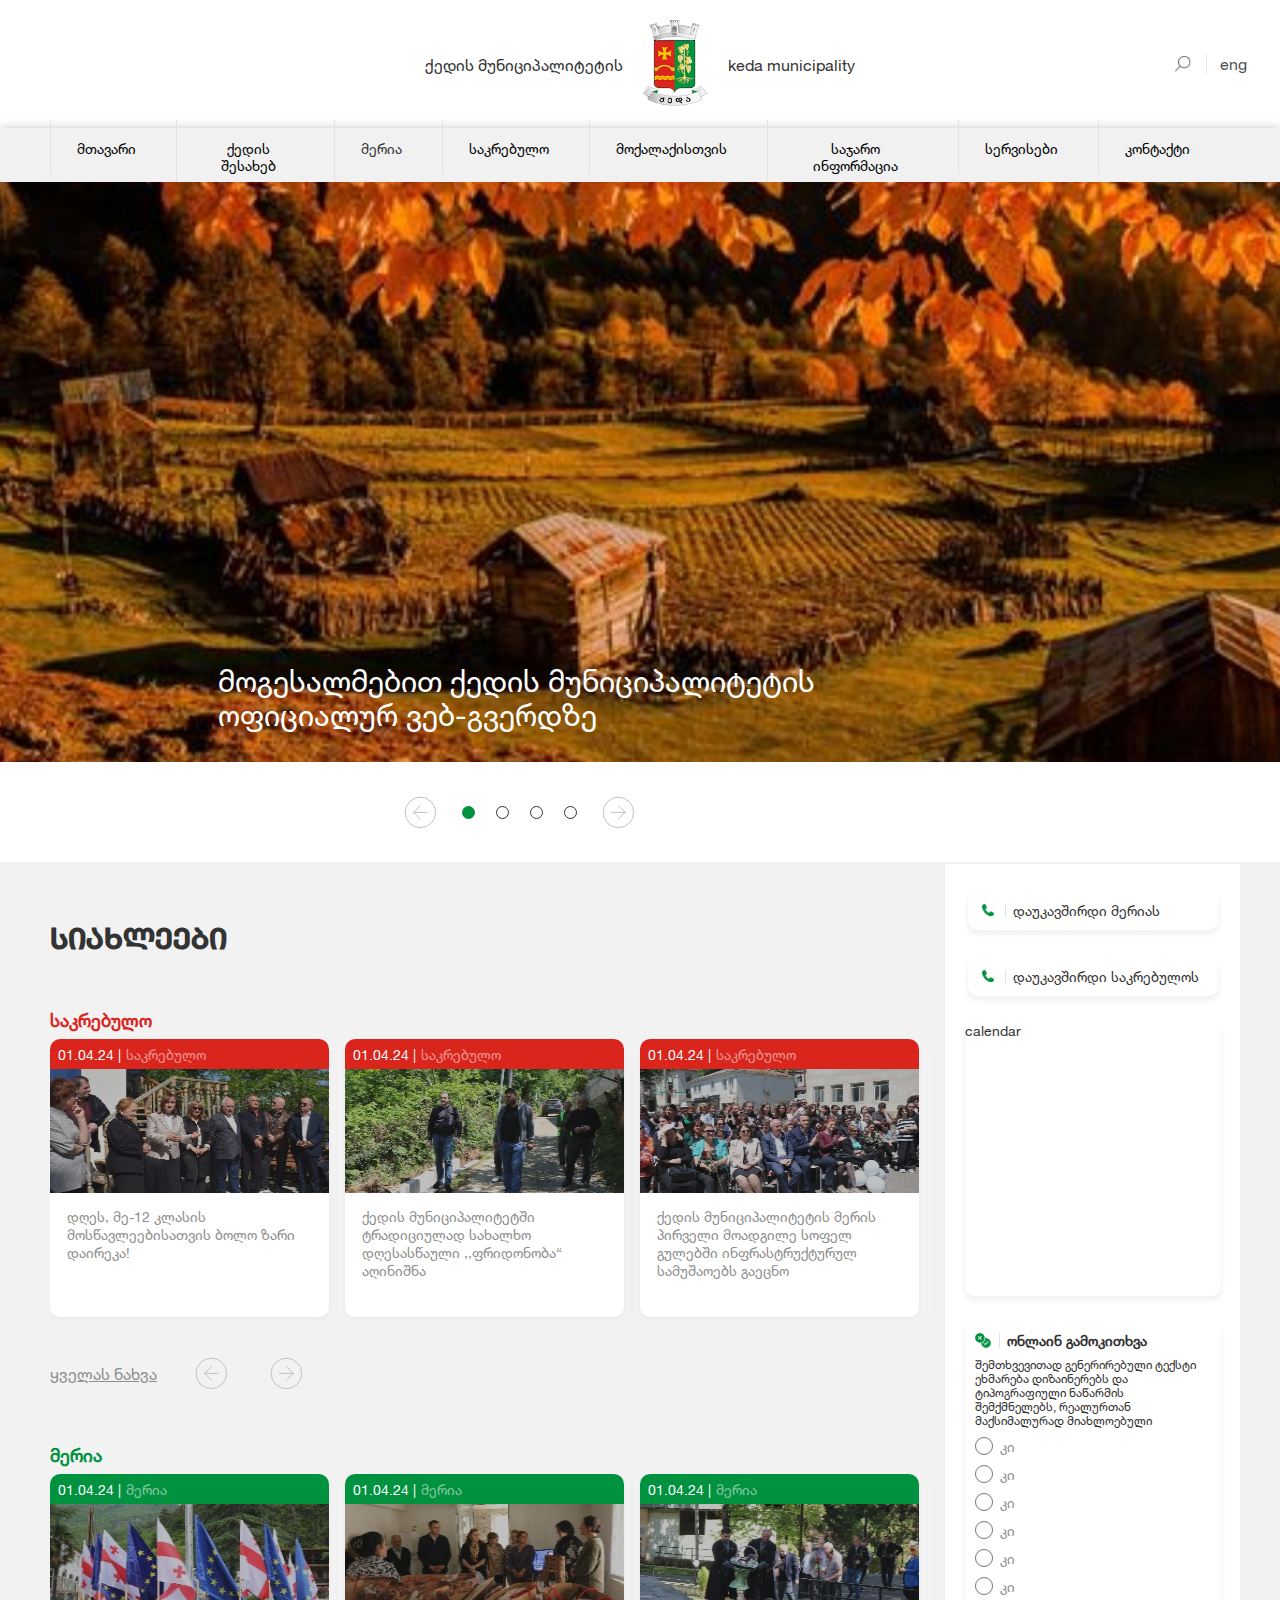
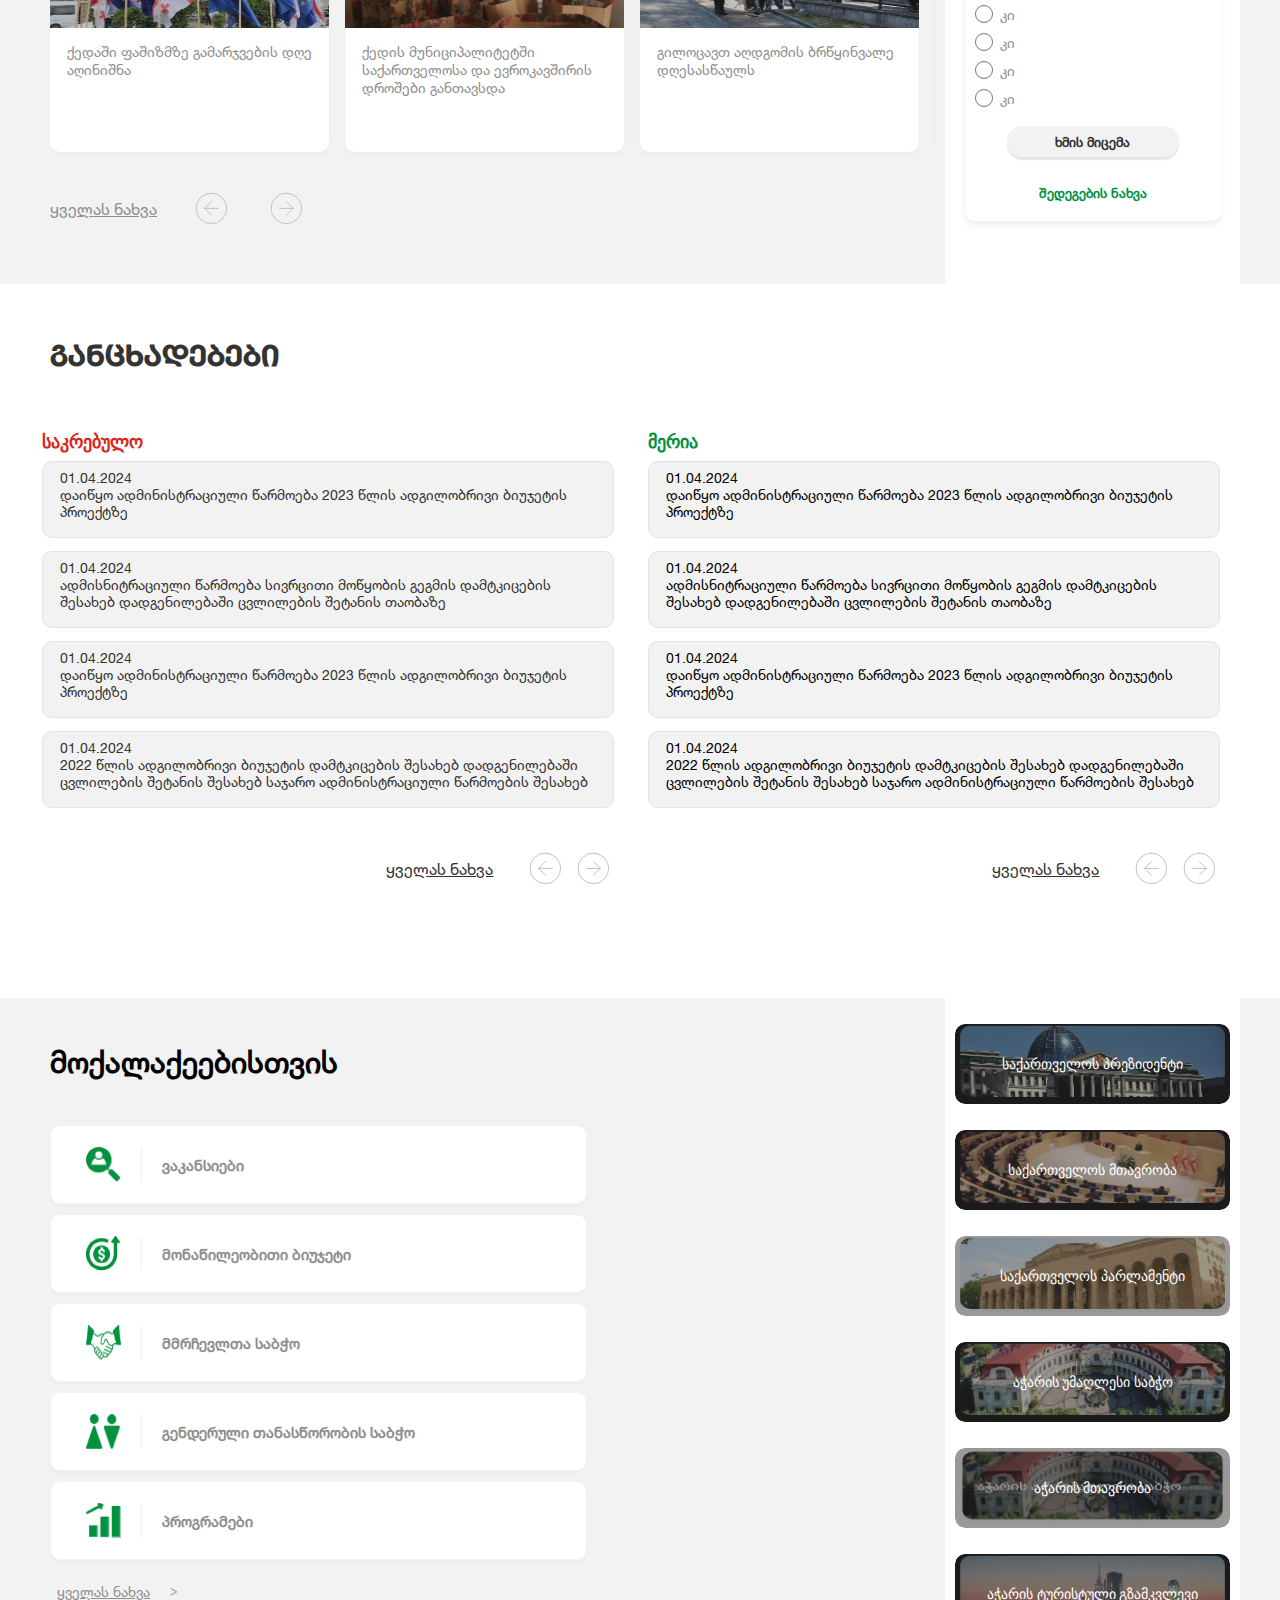
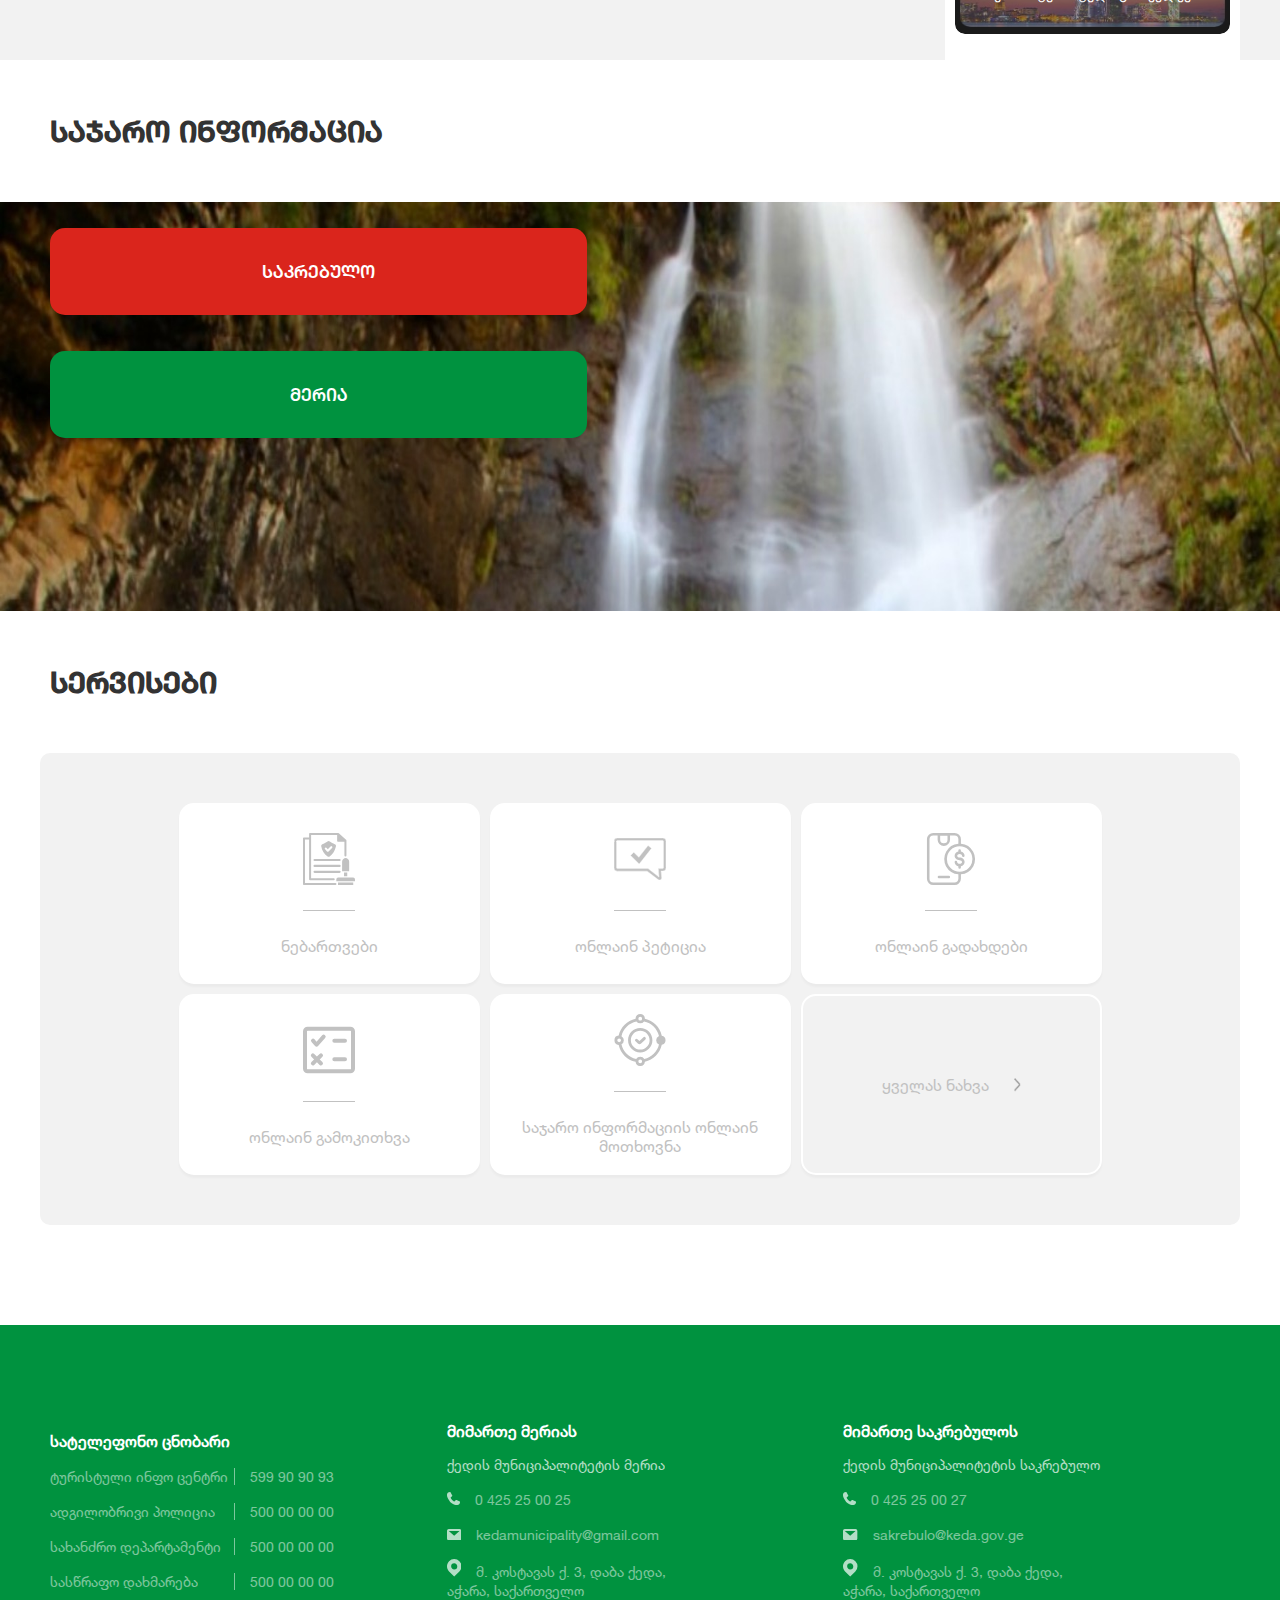
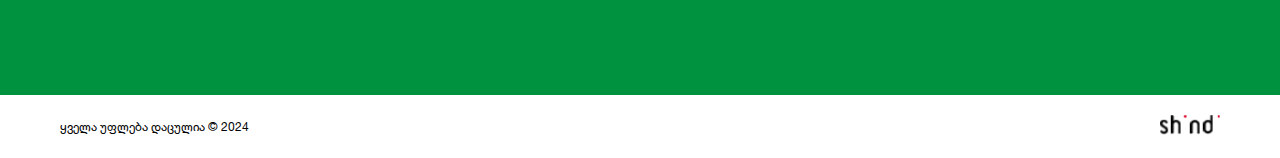
==== commit d922ce94: "corections" ====
--- a/index.html
+++ b/index.html
@@ -316,38 +316,24 @@
       <aside>მოგესალმებით ქედის მუნიციპალიტეტის ოფიციალურ ვებ-გვერდზე</aside>
     </div>
     <div class="bullets">
-      <svg xmlns="http://www.w3.org/2000/svg" class="prev" width="30.585" height="30.585"
-        viewBox="302.098 465.152 30.585 30.585">
-        <g data-name="Group 8104">
-          <path
-            d="M317.39 465.152c8.446 0 15.293 6.847 15.293 15.293 0 8.446-6.847 15.292-15.293 15.292-8.446 0-15.292-6.846-15.292-15.292s6.846-15.293 15.292-15.293"
-            stroke-linejoin="round" stroke-linecap="round" stroke="#c1c1c1" fill="transparent" data-name="Path 56" />
-          <path d="m310.593 480.445 6.797-6.797" stroke-linejoin="round" stroke-linecap="round" stroke="#c1c1c1"
-            fill="transparent" data-name="Path 57" />
-          <path d="M310.593 480.445h13.594" stroke-linejoin="round" stroke-linecap="round" stroke="#c1c1c1"
-            fill="transparent" data-name="Path 58" />
-          <path d="m317.39 487.242-6.797-6.797" stroke-linejoin="round" stroke-linecap="round" stroke="#c1c1c1"
-            fill="transparent" data-name="Path 59" />
-        </g>
+      <svg id="Group_8104" class="prev" xmlns="http://www.w3.org/2000/svg" width="40.78" height="40.78" viewBox="0 0 40.78 40.78">
+        <path id="Path_56" data-name="Path 56" d="M18.293,3A15.293,15.293,0,1,1,3,18.293,15.293,15.293,0,0,1,18.293,3" transform="translate(2.098 2.098)" fill="none" stroke="#c1c1c1" stroke-linecap="round" stroke-linejoin="round" stroke-width="1"/>
+        <path id="Path_57" data-name="Path 57" d="M12,14.8,18.8,8" transform="translate(1.593 5.593)" fill="none" stroke="#c1c1c1" stroke-linecap="round" stroke-linejoin="round" stroke-width="1"/>
+        <path id="Path_58" data-name="Path 58" d="M8,12H21.593" transform="translate(5.593 8.39)" fill="none" stroke="#c1c1c1" stroke-linecap="round" stroke-linejoin="round" stroke-width="1"/>
+        <path id="Path_59" data-name="Path 59" d="M18.8,18.8,12,12" transform="translate(1.593 8.39)" fill="none" stroke="#c1c1c1" stroke-linecap="round" stroke-linejoin="round" stroke-width="1"/>
       </svg>
+      
+      
 
       <span class="bullet active" data-slide="1"></span>
       <span class="bullet" data-slide="2"></span>
       <span class="bullet" data-slide="3"></span>
       <span class="bullet" data-slide="4"></span>
-      <svg xmlns="http://www.w3.org/2000/svg" class="next" width="30.586" height="30.585"
-        viewBox="626.207 465.152 30.586 30.585">
-        <g data-name="Group 8108">
-          <path
-            d="M641.5 465.152c-8.446 0-15.293 6.847-15.293 15.293 0 8.446 6.847 15.292 15.293 15.292 8.446 0 15.293-6.846 15.293-15.292s-6.847-15.293-15.293-15.293"
-            stroke-linejoin="round" stroke-linecap="round" stroke="#c1c1c1" fill="transparent" data-name="Path 56" />
-          <path d="m648.297 480.445-6.797-6.797" stroke-linejoin="round" stroke-linecap="round" stroke="#c1c1c1"
-            fill="transparent" data-name="Path 57" />
-          <path d="M648.297 480.445h-13.594" stroke-linejoin="round" stroke-linecap="round" stroke="#c1c1c1"
-            fill="transparent" data-name="Path 58" />
-          <path d="m641.5 487.242 6.797-6.797" stroke-linejoin="round" stroke-linecap="round" stroke="#c1c1c1"
-            fill="transparent" data-name="Path 59" />
-        </g>
+      <svg id="Component_19_14" class="next" xmlns="http://www.w3.org/2000/svg" width="40.781" height="40.78" viewBox="0 0 40.781 40.78">
+        <path id="Path_56" data-name="Path 56" d="M18.293,3A15.293,15.293,0,1,0,33.586,18.293,15.293,15.293,0,0,0,18.293,3" transform="translate(2.098 2.098)" fill="none" stroke="#c1c1c1" stroke-linecap="round" stroke-linejoin="round" stroke-width="1"/>
+        <path id="Path_57" data-name="Path 57" d="M18.8,14.8,12,8" transform="translate(8.391 5.593)" fill="none" stroke="#c1c1c1" stroke-linecap="round" stroke-linejoin="round" stroke-width="1"/>
+        <path id="Path_58" data-name="Path 58" d="M21.594,12H8" transform="translate(5.594 8.39)" fill="none" stroke="#c1c1c1" stroke-linecap="round" stroke-linejoin="round" stroke-width="1"/>
+        <path id="Path_59" data-name="Path 59" d="M12,18.8,18.8,12" transform="translate(8.391 8.39)" fill="none" stroke="#c1c1c1" stroke-linecap="round" stroke-linejoin="round" stroke-width="1"/>
       </svg>
     </div>
   </section>
@@ -376,6 +362,7 @@
                 </span>
 
               </a>
+
               <a class="carousel-item" href="templates/sakrebulonews.html">
 
                 <div class="carousel-item-date carousel-item-date-sakrebulo">
@@ -392,6 +379,8 @@
 
 
               </a>
+
+
               <a href="/templates/sakrebulonews.html" class="carousel-item">
 
 
@@ -407,6 +396,9 @@
                   ინფრასტრუქტურულ სამუშაოებს გაეცნო
                 </span>
               </a>
+
+
+
               <a href="templates/sakrebulonews.html" class="carousel-item">
 
                 <div class="carousel-item-date carousel-item-date-sakrebulo">
@@ -456,35 +448,17 @@
             </div>
             <div class="carousel-btns">
               <a href="">ყველას ნახვა</a>
-              <svg xmlns="http://www.w3.org/2000/svg" class="prev" width="30.585" height="30.585"
-                viewBox="302.098 465.152 30.585 30.585">
-                <g data-name="Group 8104">
-                  <path
-                    d="M317.39 465.152c8.446 0 15.293 6.847 15.293 15.293 0 8.446-6.847 15.292-15.293 15.292-8.446 0-15.292-6.846-15.292-15.292s6.846-15.293 15.292-15.293"
-                    stroke-linejoin="round" stroke-linecap="round" stroke="#c1c1c1" fill="transparent"
-                    data-name="Path 56" />
-                  <path d="m310.593 480.445 6.797-6.797" stroke-linejoin="round" stroke-linecap="round" stroke="#c1c1c1"
-                    fill="transparent" data-name="Path 57" />
-                  <path d="M310.593 480.445h13.594" stroke-linejoin="round" stroke-linecap="round" stroke="#c1c1c1"
-                    fill="transparent" data-name="Path 58" />
-                  <path d="m317.39 487.242-6.797-6.797" stroke-linejoin="round" stroke-linecap="round" stroke="#c1c1c1"
-                    fill="transparent" data-name="Path 59" />
-                </g>
+              <svg id="Group_8104" class="prev" xmlns="http://www.w3.org/2000/svg" width="40.78" height="40.78" viewBox="0 0 40.78 40.78">
+                <path id="Path_56" data-name="Path 56" d="M18.293,3A15.293,15.293,0,1,1,3,18.293,15.293,15.293,0,0,1,18.293,3" transform="translate(2.098 2.098)" fill="none" stroke="#c1c1c1" stroke-linecap="round" stroke-linejoin="round" stroke-width="1"/>
+                <path id="Path_57" data-name="Path 57" d="M12,14.8,18.8,8" transform="translate(1.593 5.593)" fill="none" stroke="#c1c1c1" stroke-linecap="round" stroke-linejoin="round" stroke-width="1"/>
+                <path id="Path_58" data-name="Path 58" d="M8,12H21.593" transform="translate(5.593 8.39)" fill="none" stroke="#c1c1c1" stroke-linecap="round" stroke-linejoin="round" stroke-width="1"/>
+                <path id="Path_59" data-name="Path 59" d="M18.8,18.8,12,12" transform="translate(1.593 8.39)" fill="none" stroke="#c1c1c1" stroke-linecap="round" stroke-linejoin="round" stroke-width="1"/>
               </svg>
-              <svg xmlns="http://www.w3.org/2000/svg" class="next" width="30.586" height="30.585"
-                viewBox="626.207 465.152 30.586 30.585">
-                <g data-name="Group 8108">
-                  <path
-                    d="M641.5 465.152c-8.446 0-15.293 6.847-15.293 15.293 0 8.446 6.847 15.292 15.293 15.292 8.446 0 15.293-6.846 15.293-15.292s-6.847-15.293-15.293-15.293"
-                    stroke-linejoin="round" stroke-linecap="round" stroke="#c1c1c1" fill="transparent"
-                    data-name="Path 56" />
-                  <path d="m648.297 480.445-6.797-6.797" stroke-linejoin="round" stroke-linecap="round" stroke="#c1c1c1"
-                    fill="transparent" data-name="Path 57" />
-                  <path d="M648.297 480.445h-13.594" stroke-linejoin="round" stroke-linecap="round" stroke="#c1c1c1"
-                    fill="transparent" data-name="Path 58" />
-                  <path d="m641.5 487.242 6.797-6.797" stroke-linejoin="round" stroke-linecap="round" stroke="#c1c1c1"
-                    fill="transparent" data-name="Path 59" />
-                </g>
+              <svg id="Component_19_14" class="next" xmlns="http://www.w3.org/2000/svg" width="40.781" height="40.78" viewBox="0 0 40.781 40.78">
+                <path id="Path_56" data-name="Path 56" d="M18.293,3A15.293,15.293,0,1,0,33.586,18.293,15.293,15.293,0,0,0,18.293,3" transform="translate(2.098 2.098)" fill="none" stroke="#c1c1c1" stroke-linecap="round" stroke-linejoin="round" stroke-width="1"/>
+                <path id="Path_57" data-name="Path 57" d="M18.8,14.8,12,8" transform="translate(8.391 5.593)" fill="none" stroke="#c1c1c1" stroke-linecap="round" stroke-linejoin="round" stroke-width="1"/>
+                <path id="Path_58" data-name="Path 58" d="M21.594,12H8" transform="translate(5.594 8.39)" fill="none" stroke="#c1c1c1" stroke-linecap="round" stroke-linejoin="round" stroke-width="1"/>
+                <path id="Path_59" data-name="Path 59" d="M12,18.8,18.8,12" transform="translate(8.391 8.39)" fill="none" stroke="#c1c1c1" stroke-linecap="round" stroke-linejoin="round" stroke-width="1"/>
               </svg>
             </div>
           </div>
@@ -575,35 +549,17 @@
             </div>
             <div class="carousel-btns">
               <a href="">ყველას ნახვა</a>
-              <svg xmlns="http://www.w3.org/2000/svg" class="prev" width="30.585" height="30.585"
-                viewBox="302.098 465.152 30.585 30.585">
-                <g data-name="Group 8104">
-                  <path
-                    d="M317.39 465.152c8.446 0 15.293 6.847 15.293 15.293 0 8.446-6.847 15.292-15.293 15.292-8.446 0-15.292-6.846-15.292-15.292s6.846-15.293 15.292-15.293"
-                    stroke-linejoin="round" stroke-linecap="round" stroke="#c1c1c1" fill="transparent"
-                    data-name="Path 56" />
-                  <path d="m310.593 480.445 6.797-6.797" stroke-linejoin="round" stroke-linecap="round" stroke="#c1c1c1"
-                    fill="transparent" data-name="Path 57" />
-                  <path d="M310.593 480.445h13.594" stroke-linejoin="round" stroke-linecap="round" stroke="#c1c1c1"
-                    fill="transparent" data-name="Path 58" />
-                  <path d="m317.39 487.242-6.797-6.797" stroke-linejoin="round" stroke-linecap="round" stroke="#c1c1c1"
-                    fill="transparent" data-name="Path 59" />
-                </g>
+              <svg id="Group_8104" class="prev" xmlns="http://www.w3.org/2000/svg" width="40.78" height="40.78" viewBox="0 0 40.78 40.78">
+                <path id="Path_56" data-name="Path 56" d="M18.293,3A15.293,15.293,0,1,1,3,18.293,15.293,15.293,0,0,1,18.293,3" transform="translate(2.098 2.098)" fill="none" stroke="#c1c1c1" stroke-linecap="round" stroke-linejoin="round" stroke-width="1"/>
+                <path id="Path_57" data-name="Path 57" d="M12,14.8,18.8,8" transform="translate(1.593 5.593)" fill="none" stroke="#c1c1c1" stroke-linecap="round" stroke-linejoin="round" stroke-width="1"/>
+                <path id="Path_58" data-name="Path 58" d="M8,12H21.593" transform="translate(5.593 8.39)" fill="none" stroke="#c1c1c1" stroke-linecap="round" stroke-linejoin="round" stroke-width="1"/>
+                <path id="Path_59" data-name="Path 59" d="M18.8,18.8,12,12" transform="translate(1.593 8.39)" fill="none" stroke="#c1c1c1" stroke-linecap="round" stroke-linejoin="round" stroke-width="1"/>
               </svg>
-              <svg xmlns="http://www.w3.org/2000/svg" class="next" width="30.586" height="30.585"
-                viewBox="626.207 465.152 30.586 30.585">
-                <g data-name="Group 8108">
-                  <path
-                    d="M641.5 465.152c-8.446 0-15.293 6.847-15.293 15.293 0 8.446 6.847 15.292 15.293 15.292 8.446 0 15.293-6.846 15.293-15.292s-6.847-15.293-15.293-15.293"
-                    stroke-linejoin="round" stroke-linecap="round" stroke="#c1c1c1" fill="transparent"
-                    data-name="Path 56" />
-                  <path d="m648.297 480.445-6.797-6.797" stroke-linejoin="round" stroke-linecap="round" stroke="#c1c1c1"
-                    fill="transparent" data-name="Path 57" />
-                  <path d="M648.297 480.445h-13.594" stroke-linejoin="round" stroke-linecap="round" stroke="#c1c1c1"
-                    fill="transparent" data-name="Path 58" />
-                  <path d="m641.5 487.242 6.797-6.797" stroke-linejoin="round" stroke-linecap="round" stroke="#c1c1c1"
-                    fill="transparent" data-name="Path 59" />
-                </g>
+              <svg id="Component_19_14" class="next" xmlns="http://www.w3.org/2000/svg" width="40.781" height="40.78" viewBox="0 0 40.781 40.78">
+                <path id="Path_56" data-name="Path 56" d="M18.293,3A15.293,15.293,0,1,0,33.586,18.293,15.293,15.293,0,0,0,18.293,3" transform="translate(2.098 2.098)" fill="none" stroke="#c1c1c1" stroke-linecap="round" stroke-linejoin="round" stroke-width="1"/>
+                <path id="Path_57" data-name="Path 57" d="M18.8,14.8,12,8" transform="translate(8.391 5.593)" fill="none" stroke="#c1c1c1" stroke-linecap="round" stroke-linejoin="round" stroke-width="1"/>
+                <path id="Path_58" data-name="Path 58" d="M21.594,12H8" transform="translate(5.594 8.39)" fill="none" stroke="#c1c1c1" stroke-linecap="round" stroke-linejoin="round" stroke-width="1"/>
+                <path id="Path_59" data-name="Path 59" d="M12,18.8,18.8,12" transform="translate(8.391 8.39)" fill="none" stroke="#c1c1c1" stroke-linecap="round" stroke-linejoin="round" stroke-width="1"/>
               </svg>
             </div>
           </div>
@@ -834,36 +790,18 @@
             <div class="announcment-btns">
               <a href="">ყველას ნახვა</a>
 
-              <svg xmlns="http://www.w3.org/2000/svg" class="prev" width="30.585" height="30.585"
-                viewBox="302.098 465.152 30.585 30.585">
-                <g data-name="Group 8104">
-                  <path
-                    d="M317.39 465.152c8.446 0 15.293 6.847 15.293 15.293 0 8.446-6.847 15.292-15.293 15.292-8.446 0-15.292-6.846-15.292-15.292s6.846-15.293 15.292-15.293"
-                    stroke-linejoin="round" stroke-linecap="round" stroke="#c1c1c1" fill="transparent"
-                    data-name="Path 56" />
-                  <path d="m310.593 480.445 6.797-6.797" stroke-linejoin="round" stroke-linecap="round" stroke="#c1c1c1"
-                    fill="transparent" data-name="Path 57" />
-                  <path d="M310.593 480.445h13.594" stroke-linejoin="round" stroke-linecap="round" stroke="#c1c1c1"
-                    fill="transparent" data-name="Path 58" />
-                  <path d="m317.39 487.242-6.797-6.797" stroke-linejoin="round" stroke-linecap="round" stroke="#c1c1c1"
-                    fill="transparent" data-name="Path 59" />
-                </g>
+              <svg id="Group_8104" class="prev" xmlns="http://www.w3.org/2000/svg" width="40.78" height="40.78" viewBox="0 0 40.78 40.78">
+                <path id="Path_56" data-name="Path 56" d="M18.293,3A15.293,15.293,0,1,1,3,18.293,15.293,15.293,0,0,1,18.293,3" transform="translate(2.098 2.098)" fill="none" stroke="#c1c1c1" stroke-linecap="round" stroke-linejoin="round" stroke-width="1"/>
+                <path id="Path_57" data-name="Path 57" d="M12,14.8,18.8,8" transform="translate(1.593 5.593)" fill="none" stroke="#c1c1c1" stroke-linecap="round" stroke-linejoin="round" stroke-width="1"/>
+                <path id="Path_58" data-name="Path 58" d="M8,12H21.593" transform="translate(5.593 8.39)" fill="none" stroke="#c1c1c1" stroke-linecap="round" stroke-linejoin="round" stroke-width="1"/>
+                <path id="Path_59" data-name="Path 59" d="M18.8,18.8,12,12" transform="translate(1.593 8.39)" fill="none" stroke="#c1c1c1" stroke-linecap="round" stroke-linejoin="round" stroke-width="1"/>
               </svg>
 
-              <svg xmlns="http://www.w3.org/2000/svg" class="next" width="30.586" height="30.585"
-                viewBox="626.207 465.152 30.586 30.585">
-                <g data-name="Group 8108">
-                  <path
-                    d="M641.5 465.152c-8.446 0-15.293 6.847-15.293 15.293 0 8.446 6.847 15.292 15.293 15.292 8.446 0 15.293-6.846 15.293-15.292s-6.847-15.293-15.293-15.293"
-                    stroke-linejoin="round" stroke-linecap="round" stroke="#c1c1c1" fill="transparent"
-                    data-name="Path 56" />
-                  <path d="m648.297 480.445-6.797-6.797" stroke-linejoin="round" stroke-linecap="round" stroke="#c1c1c1"
-                    fill="transparent" data-name="Path 57" />
-                  <path d="M648.297 480.445h-13.594" stroke-linejoin="round" stroke-linecap="round" stroke="#c1c1c1"
-                    fill="transparent" data-name="Path 58" />
-                  <path d="m641.5 487.242 6.797-6.797" stroke-linejoin="round" stroke-linecap="round" stroke="#c1c1c1"
-                    fill="transparent" data-name="Path 59" />
-                </g>
+              <svg id="Component_19_14" class="next" xmlns="http://www.w3.org/2000/svg" width="40.781" height="40.78" viewBox="0 0 40.781 40.78">
+                <path id="Path_56" data-name="Path 56" d="M18.293,3A15.293,15.293,0,1,0,33.586,18.293,15.293,15.293,0,0,0,18.293,3" transform="translate(2.098 2.098)" fill="none" stroke="#c1c1c1" stroke-linecap="round" stroke-linejoin="round" stroke-width="1"/>
+                <path id="Path_57" data-name="Path 57" d="M18.8,14.8,12,8" transform="translate(8.391 5.593)" fill="none" stroke="#c1c1c1" stroke-linecap="round" stroke-linejoin="round" stroke-width="1"/>
+                <path id="Path_58" data-name="Path 58" d="M21.594,12H8" transform="translate(5.594 8.39)" fill="none" stroke="#c1c1c1" stroke-linecap="round" stroke-linejoin="round" stroke-width="1"/>
+                <path id="Path_59" data-name="Path 59" d="M12,18.8,18.8,12" transform="translate(8.391 8.39)" fill="none" stroke="#c1c1c1" stroke-linecap="round" stroke-linejoin="round" stroke-width="1"/>
               </svg>
             </div>
           </div>
@@ -1006,36 +944,18 @@
             <div class="announcment-btns">
               <a href="">ყველას ნახვა</a>
 
-              <svg xmlns="http://www.w3.org/2000/svg" class="prev" width="30.585" height="30.585"
-                viewBox="302.098 465.152 30.585 30.585">
-                <g data-name="Group 8104">
-                  <path
-                    d="M317.39 465.152c8.446 0 15.293 6.847 15.293 15.293 0 8.446-6.847 15.292-15.293 15.292-8.446 0-15.292-6.846-15.292-15.292s6.846-15.293 15.292-15.293"
-                    stroke-linejoin="round" stroke-linecap="round" stroke="#c1c1c1" fill="transparent"
-                    data-name="Path 56" />
-                  <path d="m310.593 480.445 6.797-6.797" stroke-linejoin="round" stroke-linecap="round" stroke="#c1c1c1"
-                    fill="transparent" data-name="Path 57" />
-                  <path d="M310.593 480.445h13.594" stroke-linejoin="round" stroke-linecap="round" stroke="#c1c1c1"
-                    fill="transparent" data-name="Path 58" />
-                  <path d="m317.39 487.242-6.797-6.797" stroke-linejoin="round" stroke-linecap="round" stroke="#c1c1c1"
-                    fill="transparent" data-name="Path 59" />
-                </g>
+              <svg id="Group_8104" class="prev" xmlns="http://www.w3.org/2000/svg" width="40.78" height="40.78" viewBox="0 0 40.78 40.78">
+                <path id="Path_56" data-name="Path 56" d="M18.293,3A15.293,15.293,0,1,1,3,18.293,15.293,15.293,0,0,1,18.293,3" transform="translate(2.098 2.098)" fill="none" stroke="#c1c1c1" stroke-linecap="round" stroke-linejoin="round" stroke-width="1"/>
+                <path id="Path_57" data-name="Path 57" d="M12,14.8,18.8,8" transform="translate(1.593 5.593)" fill="none" stroke="#c1c1c1" stroke-linecap="round" stroke-linejoin="round" stroke-width="1"/>
+                <path id="Path_58" data-name="Path 58" d="M8,12H21.593" transform="translate(5.593 8.39)" fill="none" stroke="#c1c1c1" stroke-linecap="round" stroke-linejoin="round" stroke-width="1"/>
+                <path id="Path_59" data-name="Path 59" d="M18.8,18.8,12,12" transform="translate(1.593 8.39)" fill="none" stroke="#c1c1c1" stroke-linecap="round" stroke-linejoin="round" stroke-width="1"/>
               </svg>
 
-              <svg xmlns="http://www.w3.org/2000/svg" class="next" width="30.586" height="30.585"
-                viewBox="626.207 465.152 30.586 30.585">
-                <g data-name="Group 8108">
-                  <path
-                    d="M641.5 465.152c-8.446 0-15.293 6.847-15.293 15.293 0 8.446 6.847 15.292 15.293 15.292 8.446 0 15.293-6.846 15.293-15.292s-6.847-15.293-15.293-15.293"
-                    stroke-linejoin="round" stroke-linecap="round" stroke="#c1c1c1" fill="transparent"
-                    data-name="Path 56" />
-                  <path d="m648.297 480.445-6.797-6.797" stroke-linejoin="round" stroke-linecap="round" stroke="#c1c1c1"
-                    fill="transparent" data-name="Path 57" />
-                  <path d="M648.297 480.445h-13.594" stroke-linejoin="round" stroke-linecap="round" stroke="#c1c1c1"
-                    fill="transparent" data-name="Path 58" />
-                  <path d="m641.5 487.242 6.797-6.797" stroke-linejoin="round" stroke-linecap="round" stroke="#c1c1c1"
-                    fill="transparent" data-name="Path 59" />
-                </g>
+              <svg id="Component_19_14" class="next" xmlns="http://www.w3.org/2000/svg" width="40.781" height="40.78" viewBox="0 0 40.781 40.78">
+                <path id="Path_56" data-name="Path 56" d="M18.293,3A15.293,15.293,0,1,0,33.586,18.293,15.293,15.293,0,0,0,18.293,3" transform="translate(2.098 2.098)" fill="none" stroke="#c1c1c1" stroke-linecap="round" stroke-linejoin="round" stroke-width="1"/>
+                <path id="Path_57" data-name="Path 57" d="M18.8,14.8,12,8" transform="translate(8.391 5.593)" fill="none" stroke="#c1c1c1" stroke-linecap="round" stroke-linejoin="round" stroke-width="1"/>
+                <path id="Path_58" data-name="Path 58" d="M21.594,12H8" transform="translate(5.594 8.39)" fill="none" stroke="#c1c1c1" stroke-linecap="round" stroke-linejoin="round" stroke-width="1"/>
+                <path id="Path_59" data-name="Path 59" d="M12,18.8,18.8,12" transform="translate(8.391 8.39)" fill="none" stroke="#c1c1c1" stroke-linecap="round" stroke-linejoin="round" stroke-width="1"/>
               </svg>
             </div>
           </div>
@@ -1109,7 +1029,7 @@
         </a>
         <a href="">
           <div class="citizens-right-item">
-            <img src="images/acharis-mtavroba.jpeg" alt="" />
+            <img src="images/acharis-mtavroba.jpg" alt="" />
             <span>აჭარის მთავრობა</span>
           </div>
         </a>
--- a/main.css
+++ b/main.css
@@ -74,16 +74,26 @@
 .searchbar img{
   padding-right: 13px;
   border-right: 1px solid #E2E2E2;
-}
+  transition: 250ms ease;
+  cursor: pointer;
+
+  opacity: 0.7;
+}
+.searchbar img:hover{
+  
+  opacity:1;
+}
+
 .searchbar span{
   height:20px ;
   width: 20px;
   cursor: pointer;
+  font: "font-caps";
   transition: 250ms ease;
+  opacity: 0.7;
 }
 .searchbar span:hover{
- margin-left: 10px;
- scale: 1.05;
+ opacity: 1;
 }
 
 .navigation {
@@ -93,9 +103,9 @@
   width: 100%;
   background-color: #f1f1f1;
   transition: 750ms ease;
-  -webkit-box-shadow: 0px 8px 11px -3px rgba(0,0,0,0.75);
-  -moz-box-shadow: 0px 8px 11px -3px rgba(0,0,0,0.75);
-  box-shadow: 0px 8px 11px -3px rgba(0,0,0,0.75);
+  -webkit-box-shadow: 0px 2px 10px 0px rgb(52, 51, 51);
+-moz-box-shadow:0px 2px 10px 0px rgb(52, 51, 51);
+box-shadow: 0px 1px 10px 0px rgb(193, 191, 191);
 
   /* position: sticky;
   left: 0; */
@@ -165,11 +175,11 @@
   margin: 0;
   padding: 0;
   display: flex;
-  justify-content: center;
+  justify-content: space-between;
 }
 
 .nav-item {
-  padding: 20px 40px 17px 16px;
+  padding: 20px 40px 17px 26px;
   color: black;
   text-align: center;
   cursor: pointer;
@@ -177,9 +187,7 @@
   border-left: 1px solid #e2e2e2;
   font-size: 14px;
 }
-.nav-item:last-child {
-  border-right: 1px solid #e2e2e2;
-}
+
 
 .nav-item:hover {
   background-color: white;
@@ -296,6 +304,7 @@
   left: 17%;
   font-family: "font-55";
   font-size: 30px;
+  font-weight: thin;
 
   line-height: 34px;
 
@@ -506,6 +515,7 @@
 }
 .carousel-btns a{
   color: #8E8E8E;
+  text-decoration: underline;
 }
 
 .carousel-item:hover .carousel-item-top::before{
@@ -560,6 +570,7 @@
   gap: 26px;
   padding-top: 26px;
   color: #333333;
+  border-top:2px solid #F2F2F2;
 
   z-index: 2;
 }
@@ -578,12 +589,18 @@
   padding: 14px;
   display: flex;align-items: center;
   gap: 7px;
-  border: 1px solid #F2F2F2;
-  border-radius: 10px;
+  border: 10px;
   height: 40px;
   color: #333333;
-
-  box-shadow: 0px 5px 4.5px rgba(0, 0, 0, 0.03);
+  font: 'font-55';
+  -webkit-box-shadow:0px 4px 5px 1px rgba(242,242,242,1);
+  -moz-box-shadow: 0px 4px 5px 1px rgba(242,242,242,1);
+  box-shadow: 0px 4px 5px 1px rgba(242,242,242,1);
+  border-radius: 10px;
+  transition: 250ms;
+}
+.news-right a:hover{
+  color: #00923F;
 }
 .news-right a img{
   box-sizing: content-box;
@@ -594,6 +611,10 @@
   height: 274px;
   max-width: 256px;
   width: 100%;
+  -webkit-box-shadow:0px 4px 5px 1px rgba(242,242,242,1);
+  -moz-box-shadow: 0px 4px 5px 1px rgba(242,242,242,1);
+  box-shadow: 0px 4px 5px 1px rgba(242,242,242,1);
+  border-radius: 10px;
 }
 
 .survey {
@@ -601,7 +622,11 @@
   width: 100%;
   display: flex;
   flex-direction: column;
-  
+  -webkit-box-shadow:0px 4px 5px 1px rgba(242,242,242,1);
+-moz-box-shadow: 0px 4px 5px 1px rgba(242,242,242,1);
+box-shadow: 0px 4px 5px 1px rgba(242,242,242,1);
+border-radius: 10px;
+
   padding: 10px;
   gap: 9px;
 }
@@ -809,6 +834,7 @@
   color: #333333;
   margin-right: 25px;
   transition: 250ms ease;
+  text-decoration: underline;
 
 }
 .announcment-btns a:hover{
@@ -855,6 +881,7 @@
 font-size: 14px;
 display: flex;
 align-items: center;
+text-decoration: underline;
 transition: 300ms ease;
 
 
@@ -1074,6 +1101,10 @@
   border:2px solid white;
 
 }
+.service-more  a {
+text-decoration: underline;
+
+}
 
 .servicesvg{
   box-sizing: content-box;
@@ -1217,7 +1248,16 @@
   color: #E2E2E2;
   font-size: 12px;
   cursor: pointer;
-  
+  text-decoration: underline;
+  font-family: "font-caps";
+  transition: 350ms ease;
+  
+}
+.helper-nav a:last-child{
+  color: #333333;
+}
+.helper-nav a:hover{
+  color: #333333;
 }
 .helper-nav img{
   width: 5px;
@@ -1304,6 +1344,7 @@
 .innerpage-main-left-item span {
   padding-left: 30px;
   border-left: 1px solid #C1C1C1;
+  font-family: 'font-55';
   height: 43px;
   display: grid;
   place-items: center;
@@ -1429,12 +1470,14 @@
 .innerpage-sakrebulo-news-item-right h4 {
   color: #8E8E8E;
   font-size: 16px;
+  font-family: 'font-caps';
+  font-weight: normal;
 
 }
 .innerpage-sakrebulo-news-item-right p {
   color: #C1C1C1;
   font-size: 14px;
-  margin: 40px 0 20px 0;
+  margin: 35px 0 25px 0;
   
 
 }
@@ -1443,6 +1486,7 @@
   font-size: 14px;
   display: flex;align-items: center;
   transition: 250ms ease;
+  text-decoration: underline;
  
   
 
@@ -1720,6 +1764,9 @@
   height: auto;
   color: rgba(255, 255, 255, 0.407);
   
+}
+.scroll-lock{
+  overflow: hidden;
 }
 
 .contacts-form input::placeholder,
@@ -1942,7 +1989,7 @@
  
   .mobile-nav{
     display: flex;
-    margin-top:calc(100vh + 75px) ;
+    margin-top:calc(140vh + 75px) ;
 transform: translateX(-500px);    
   
     z-index: 1000;
@@ -1950,7 +1997,7 @@
     overflow: hidden;
     list-style: none;
     position: absolute;
-    height: 100vh;
+    height: 140vh;
   width: 300px;
     transition: 300ms ease;
     overflow: hidden;
@@ -2163,7 +2210,28 @@
   align-items: center;
   justify-content: center;
 }
-
-
-
-}
+.hero-carousel aside{
+  bottom: 80px;
+}
+
+
+}
+@media only screen and (max-width: 420px){
+.news-container{
+  max-width: 100%;
+}
+.carousel{
+  gap: 10px;
+}
+.carousel-item {
+  min-width: calc((100% / 2) - 9.9px);
+}
+.carousel-item-bottom{
+  padding: 5px 7px;
+}
+.citizens-left h2 {
+  font-size: 20px;
+}
+
+
+}
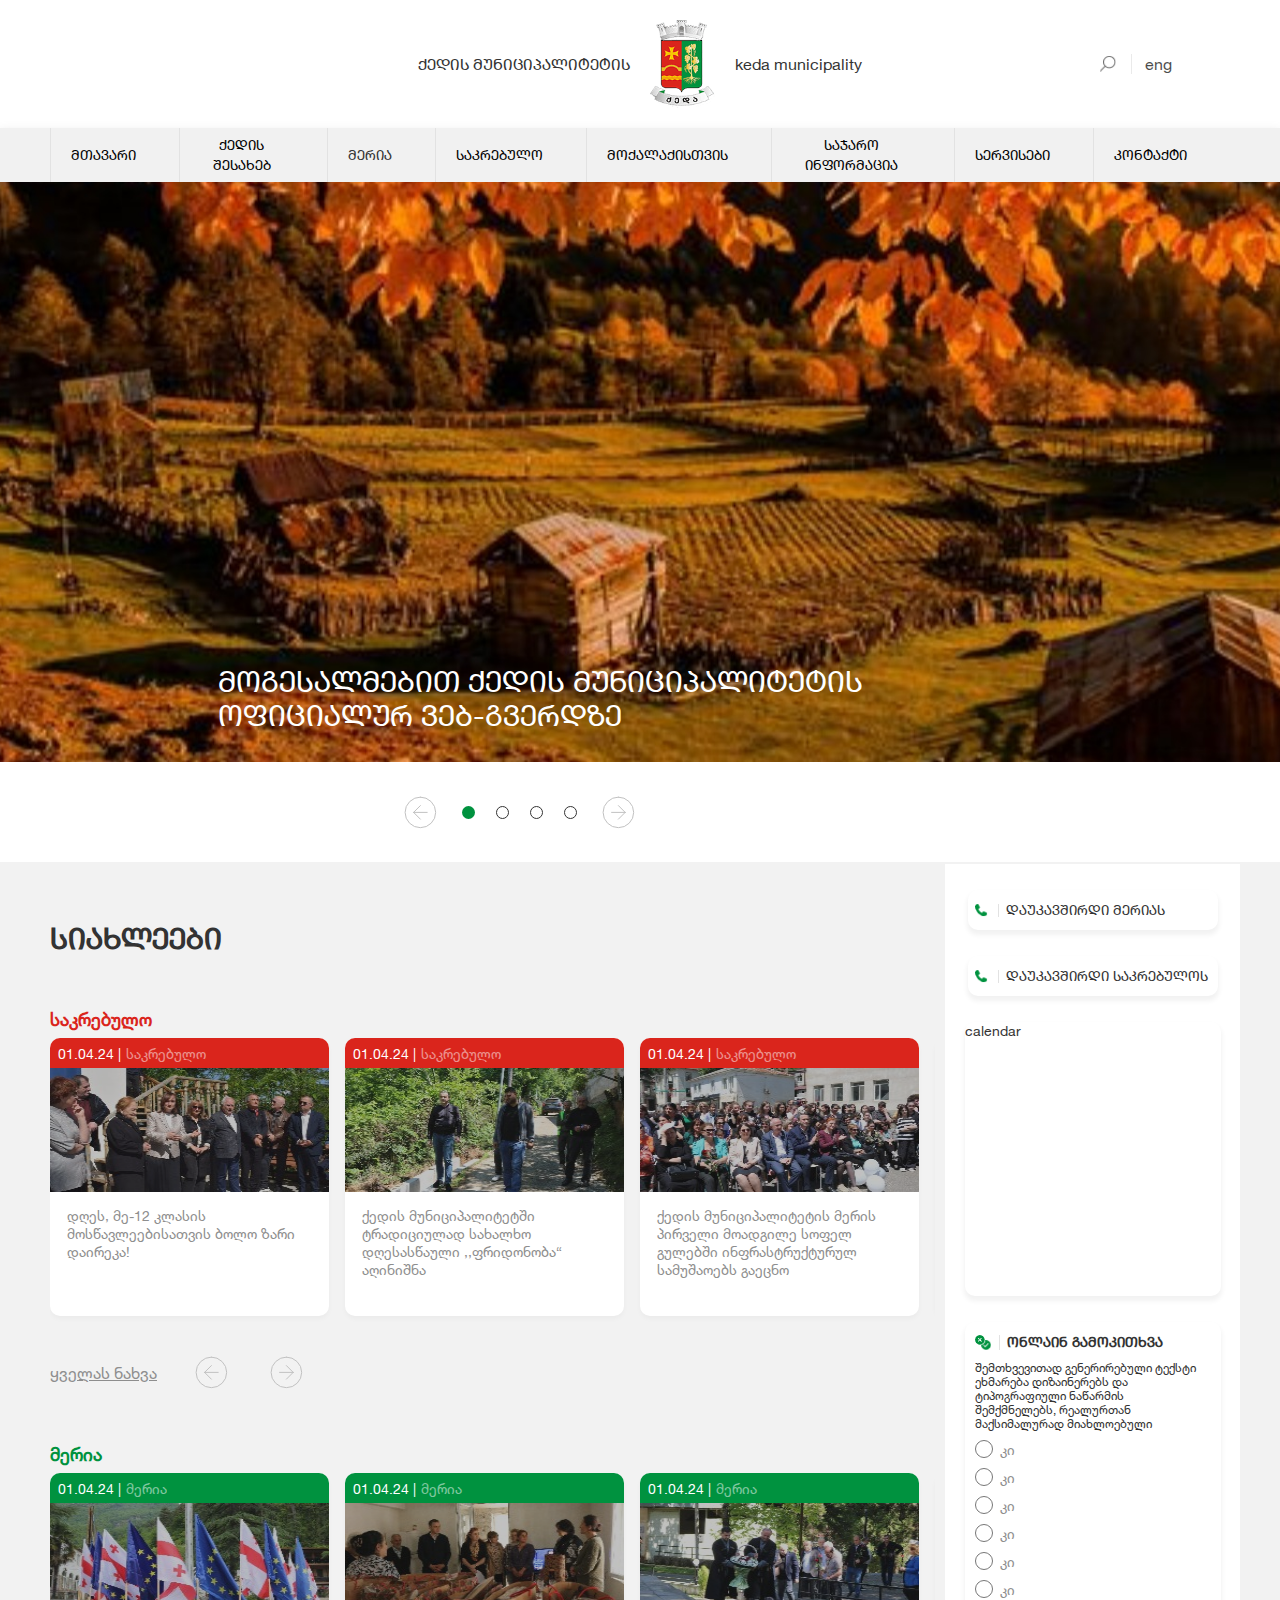
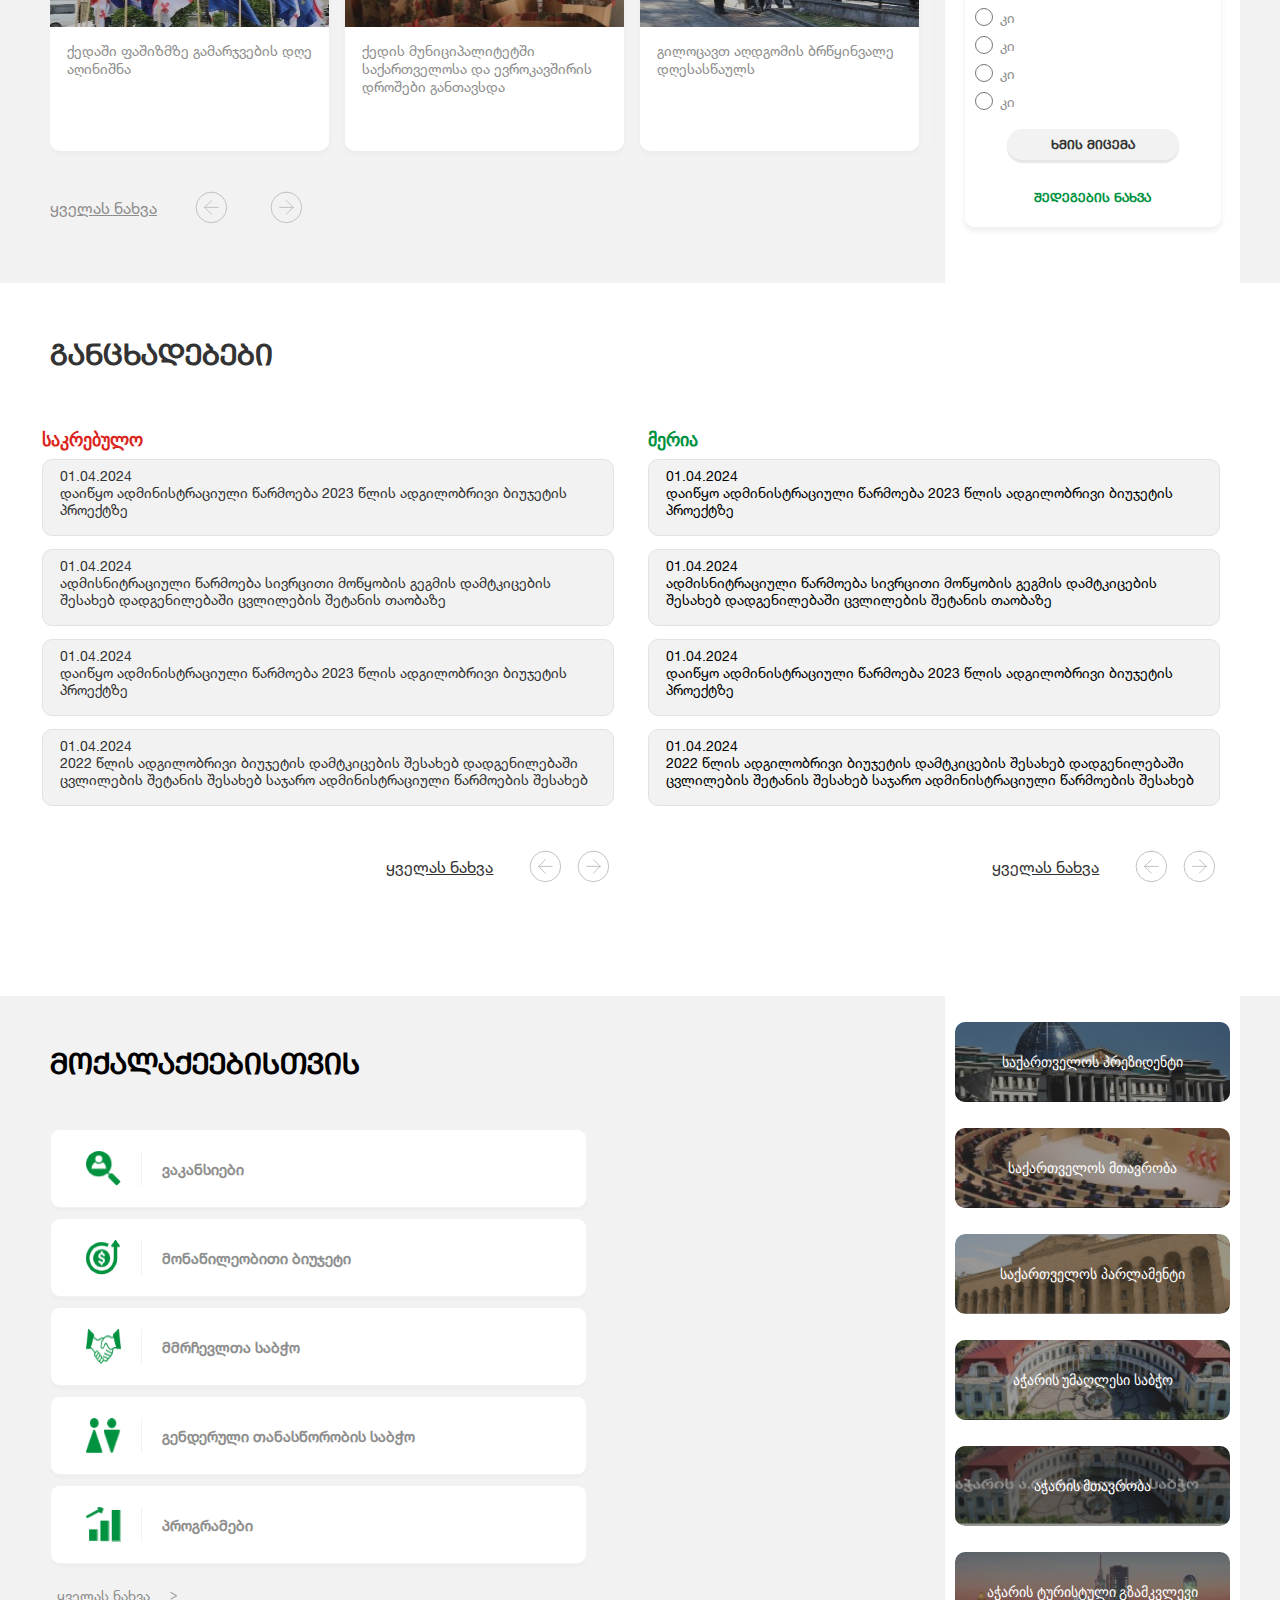
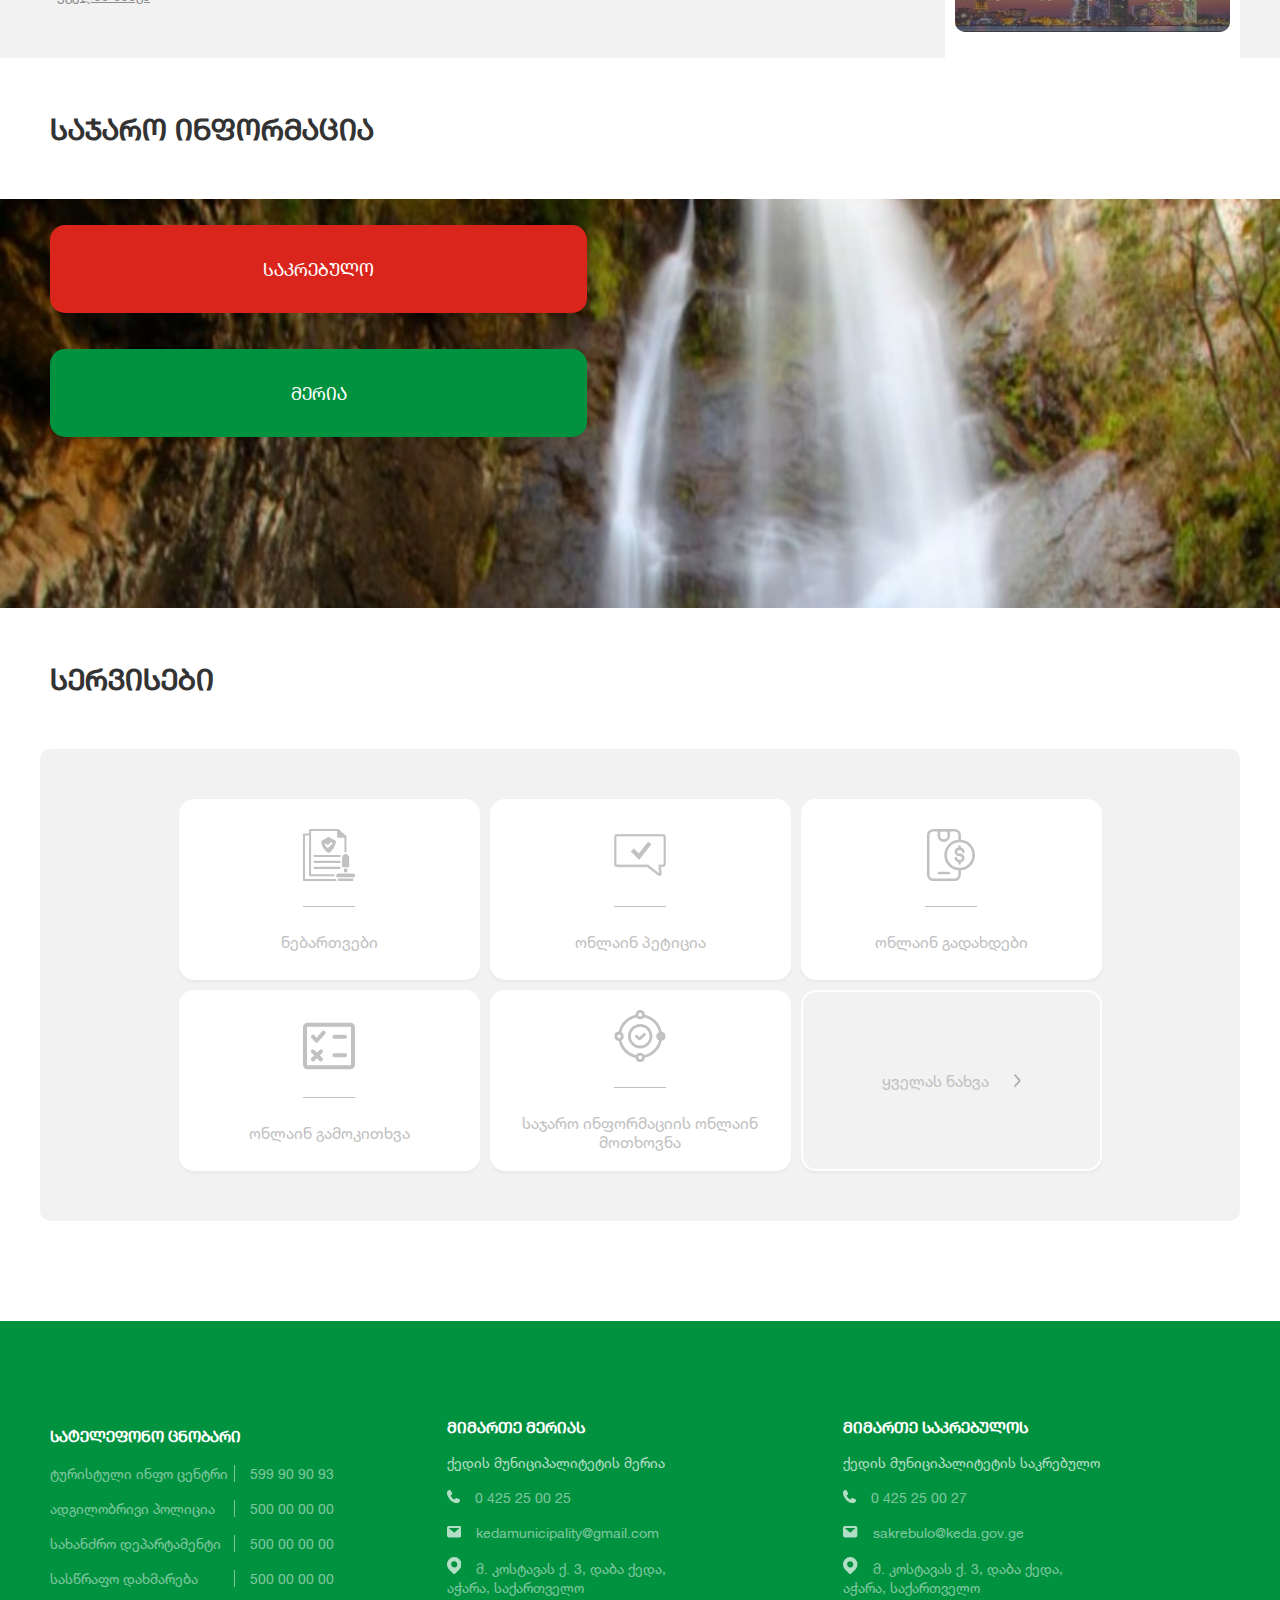
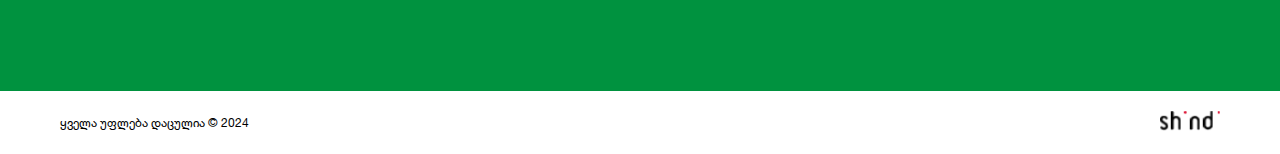
==== commit c263c06e: "done" ====
--- a/index.html
+++ b/index.html
@@ -44,34 +44,25 @@
             <img class="submenu-arrow" src="images/arrow-right.png" alt="" srcset="">
 
           </li>
-          <li><a href="/templates/textpage.html">საკრებულო</a></li>
-          <li><a href="/templates/textpage.html">მოქალაქისთვის</a></li>
-          <li><a href="/templates/textpage.html">საჯარო ინფორმაცია</a></li>
+          <li><a href="/templates/sakrebulonews.html">საკრებულო</a></li>
+          <li><a href="/templates/textpage2.html">მოქალაქისთვის</a></li>
+          <li><a href="/templates/textpage2.html">საჯარო ინფორმაცია</a></li>
           <li><a href="/templates/aboutkeda.html">სერვისები</a></li>
           <li><a href="/templates/contacts.html">კონტაქტი</a></li>
         </ul>
         <ul id="meria-expand-menu" class=" main-mobile-nav meria-expanded-mobile">
           <li>
 
-            <svg xmlns="http://www.w3.org/2000/svg" class="meria-nav-prev" width="30.585" height="30.585"
-              viewBox="302.098 465.152 30.585 30.585">
-              <g data-name="Group 8104">
-                <path
-                  d="M317.39 465.152c8.446 0 15.293 6.847 15.293 15.293 0 8.446-6.847 15.292-15.293 15.292-8.446 0-15.292-6.846-15.292-15.292s6.846-15.293 15.292-15.293"
-                  stroke-linejoin="round" stroke-linecap="round" stroke="#c1c1c1" fill="transparent"
-                  data-name="Path 56" />
-                <path d="m310.593 480.445 6.797-6.797" stroke-linejoin="round" stroke-linecap="round" stroke="#c1c1c1"
-                  fill="transparent" data-name="Path 57" />
-                <path d="M310.593 480.445h13.594" stroke-linejoin="round" stroke-linecap="round" stroke="#c1c1c1"
-                  fill="transparent" data-name="Path 58" />
-                <path d="m317.39 487.242-6.797-6.797" stroke-linejoin="round" stroke-linecap="round" stroke="#c1c1c1"
-                  fill="transparent" data-name="Path 59" />
-              </g>
+            <svg id="Group_8104" class="meria-nav-prev" xmlns="http://www.w3.org/2000/svg" width="40.78" height="40.78" viewBox="0 0 40.78 40.78">
+              <path id="Path_56" data-name="Path 56" d="M18.293,3A15.293,15.293,0,1,1,3,18.293,15.293,15.293,0,0,1,18.293,3" transform="translate(2.098 2.098)" fill="none" stroke="#c1c1c1" stroke-linecap="round" stroke-linejoin="round" stroke-width="1"/>
+              <path id="Path_57" data-name="Path 57" d="M12,14.8,18.8,8" transform="translate(1.593 5.593)" fill="none" stroke="#c1c1c1" stroke-linecap="round" stroke-linejoin="round" stroke-width="1"/>
+              <path id="Path_58" data-name="Path 58" d="M8,12H21.593" transform="translate(5.593 8.39)" fill="none" stroke="#c1c1c1" stroke-linecap="round" stroke-linejoin="round" stroke-width="1"/>
+              <path id="Path_59" data-name="Path 59" d="M18.8,18.8,12,12" transform="translate(1.593 8.39)" fill="none" stroke="#c1c1c1" stroke-linecap="round" stroke-linejoin="round" stroke-width="1"/>
             </svg>
           </li>
-          <li> <a href="/templates/textpage.html">მერიის შესახებ</a> </li>
-          <li> <a href="/templates/textpage.html">სიახლეები</a> </li>
-          <li> <a href="/templates/textpage.html">განცხადებები</a> </li>
+          <li> <a href="/templates/merianews.html">მერიის შესახებ</a> </li>
+          <li> <a href="/templates/sakrebulonews.html">სიახლეები</a> </li>
+          <li> <a href="/templates/textpage2.html">განცხადებები</a> </li>
           <li> <a href="/templates/textpage.html">მერი</a> </li>
           <li> <a href="/templates/textpage.html">მერის მოადგილეები</a> </li>
           <li id="branches-expand-btn">
@@ -79,8 +70,8 @@
             <img class="submenu-arrow" src="images/arrow-right.png" alt="" srcset="">
 
           </li>
-          <li> <a href="/templates/textpage.html">მუნიციპალური</a> </li>
-          <li> <a href="/templates/textpage.html"> სტრუქტურული ხე</a> </li>
+          <li> <a href="/templates/textpag2.html">მუნიციპალური</a> </li>
+          <li> <a href="/templates/textpag2.html"> სტრუქტურული ხე</a> </li>
           <li> <a href="/templates/textpage.html"> მემორანდუმები</a> </li>
           <li> <a href="/templates/textpage.html"> აუქციონები</a> </li>
           <li> <a href="/templates/textpage.html"> ტენდერები</a> </li>
@@ -91,20 +82,11 @@
         <ul id="branches-expand-menu" class=" main-mobile-nav meria-expanded-submenu-mobile">
           <li>
 
-            <svg xmlns="http://www.w3.org/2000/svg" class="branches-nav-prev" width="30.585" height="30.585"
-              viewBox="302.098 465.152 30.585 30.585">
-              <g data-name="Group 8104">
-                <path
-                  d="M317.39 465.152c8.446 0 15.293 6.847 15.293 15.293 0 8.446-6.847 15.292-15.293 15.292-8.446 0-15.292-6.846-15.292-15.292s6.846-15.293 15.292-15.293"
-                  stroke-linejoin="round" stroke-linecap="round" stroke="#c1c1c1" fill="transparent"
-                  data-name="Path 56" />
-                <path d="m310.593 480.445 6.797-6.797" stroke-linejoin="round" stroke-linecap="round" stroke="#c1c1c1"
-                  fill="transparent" data-name="Path 57" />
-                <path d="M310.593 480.445h13.594" stroke-linejoin="round" stroke-linecap="round" stroke="#c1c1c1"
-                  fill="transparent" data-name="Path 58" />
-                <path d="m317.39 487.242-6.797-6.797" stroke-linejoin="round" stroke-linecap="round" stroke="#c1c1c1"
-                  fill="transparent" data-name="Path 59" />
-              </g>
+            <svg id="Group_8104" class="branches-nav-prev" xmlns="http://www.w3.org/2000/svg" width="40.78" height="40.78" viewBox="0 0 40.78 40.78">
+              <path id="Path_56" data-name="Path 56" d="M18.293,3A15.293,15.293,0,1,1,3,18.293,15.293,15.293,0,0,1,18.293,3" transform="translate(2.098 2.098)" fill="none" stroke="#c1c1c1" stroke-linecap="round" stroke-linejoin="round" stroke-width="1"/>
+              <path id="Path_57" data-name="Path 57" d="M12,14.8,18.8,8" transform="translate(1.593 5.593)" fill="none" stroke="#c1c1c1" stroke-linecap="round" stroke-linejoin="round" stroke-width="1"/>
+              <path id="Path_58" data-name="Path 58" d="M8,12H21.593" transform="translate(5.593 8.39)" fill="none" stroke="#c1c1c1" stroke-linecap="round" stroke-linejoin="round" stroke-width="1"/>
+              <path id="Path_59" data-name="Path 59" d="M18.8,18.8,12,12" transform="translate(1.593 8.39)" fill="none" stroke="#c1c1c1" stroke-linecap="round" stroke-linejoin="round" stroke-width="1"/>
             </svg>
           <li>
             <a href="/templates/textpage.html">
--- a/main.css
+++ b/main.css
@@ -1,6 +1,10 @@
+@font-face {
+  font-family: "font-75-caps";
+  src: url("fonts/helvetica-neue-lt-geo-75-bold-caps.ttf")
+}
 @font-face {
   font-family: "font-caps";
-  src: url("fonts/helvetica-neue-lt-geo-65-medium-caps.ttf");
+  src: url("fonts/helvetica-neue-lt-geo-55-roman-caps.ttf")
 }
 @font-face {
   font-family: "font-55";
@@ -26,12 +30,19 @@
   height: 100%;
 }
 h1,h2{
-  font-family: "font-55";
+  font-family: "font-caps";
+
+}
+footer h4{
+  font-family: "font-caps";
 }
 a {
   text-decoration: none;
   color:#333333
 }
+.nav-list a{
+  font-family: 'font-caps';
+}
 .container {
   max-width: 1400px;
   width: 100%;
@@ -55,9 +66,14 @@
   display: flex;
   align-items: center;
   justify-content: center;
+  font-family: "font-caps";
 
 
   gap: 20px;
+}
+.logo p{
+  font-family: "font-caps";
+
 }
 .logo img {
   width: 65px;
@@ -66,7 +82,7 @@
  .searchbar {
   
   position: absolute;
-  right: 0;
+  right: 75px;
   display: flex;
 
   gap: 13px;
@@ -103,19 +119,19 @@
   width: 100%;
   background-color: #f1f1f1;
   transition: 750ms ease;
-  -webkit-box-shadow: 0px 2px 10px 0px rgb(52, 51, 51);
--moz-box-shadow:0px 2px 10px 0px rgb(52, 51, 51);
-box-shadow: 0px 1px 10px 0px rgb(193, 191, 191);
+
+box-shadow: 0px 5px 10px 0px rgba(165, 163, 163, 0.462);
 
   /* position: sticky;
   left: 0; */
 }
 #hamburger {
-  width: 40px;
-  height: 40px;
+  width: 30px;
+  height: 30px;
   cursor: pointer;
   margin: 20px;
   position: relative;
+  transition: 550ms all;
   display: none;
 }
 
@@ -141,7 +157,7 @@
   transform: rotate(45deg);
   transform-origin: left center;
   left:3px;
-  top: -3px;
+  top: 17px;
 }
 
 #hamburger.open span:nth-child(2) {
@@ -155,6 +171,14 @@
   left: 3px;
   top: 40px;
 }
+#hamburger.open{
+  position: absolute;
+  left: 200px;
+  margin-bottom: 90px;
+
+  z-index: 100000000000;
+
+}
 
 .navbar {
 
@@ -176,22 +200,29 @@
   padding: 0;
   display: flex;
   justify-content: space-between;
-}
+  height: 100%;
+  align-items: center;
+}
+.nav-list > * {height: 100%;
+  border-left: 1px solid #E2E2E2;
+  padding-left: 20px;
+  padding-right: 63px;
+  box-sizing: content-box;
+
+display: flex;justify-content: center;align-items: center;}
+
 
 .nav-item {
-  padding: 20px 40px 17px 26px;
+  /* padding: 21px 65px 17px 26px; */
   color: black;
   text-align: center;
+  
   cursor: pointer;
   position: relative;
-  border-left: 1px solid #e2e2e2;
+  font-family: "font-caps";
   font-size: 14px;
 }
 
-
-.nav-item:hover {
-  background-color: white;
-}
 .has-submenu{
     position: relative;
 }
@@ -297,15 +328,14 @@
   overflow: hidden;
   transition: opacity 0.5s ease;
   position: relative;
+  cursor: pointer;
 }
 .hero-carousel aside {
   position: absolute;
   bottom: 30px;
   left: 17%;
-  font-family: "font-55";
+  font-family: "font-caps";
   font-size: 30px;
-  font-weight: thin;
-
   line-height: 34px;
 
   text-align: left;
@@ -330,6 +360,7 @@
   width: 100%;
   height: 100%;
   object-fit: cover; 
+  -webkit-user-drag: none;
 }
 
 .prev,
@@ -586,21 +617,27 @@
 .news-right a{
   max-width: 250px;
   width: 100%;
-  padding: 14px;
+  padding: 14px 7px;
   display: flex;align-items: center;
   gap: 7px;
   border: 10px;
   height: 40px;
   color: #333333;
-  font: 'font-55';
+  font-family: 'font-caps';
   -webkit-box-shadow:0px 4px 5px 1px rgba(242,242,242,1);
   -moz-box-shadow: 0px 4px 5px 1px rgba(242,242,242,1);
   box-shadow: 0px 4px 5px 1px rgba(242,242,242,1);
   border-radius: 10px;
   transition: 250ms;
 }
+.news-right a span{
+  font-family: 'font-caps';
+}
 .news-right a:hover{
   color: #00923F;
+}
+.survey h4{
+  font-family: 'font-caps';
 }
 .news-right a img{
   box-sizing: content-box;
@@ -651,6 +688,9 @@
 line-height: 14px;
 max-width: 226px;
 width: 100%;
+}
+.survey-btns button{
+  font-family: 'font-caps';
 }
 
 .radio-group {
@@ -967,10 +1007,11 @@
   height: 100%;
   border-radius: 10px;
   transition: 350ms ease;
+  scale: 1.2;
 
 }
 .citizens-right-item:hover img{
-  scale: 1.2;
+  scale: 1.3;
   opacity: 0.8;
   }
  
@@ -1094,6 +1135,10 @@
 .service:hover{
   color: #333333;
 }
+.service:hover .servicesvg{
+  border-color: #333333;
+  
+}
 
 .service-more  {
   flex-direction: row;
@@ -1326,6 +1371,7 @@
   border-radius: 10px;
   gap: 30px;
   transition: 250ms ease-out;
+  overflow: hidden;
 
   
 }
@@ -1333,11 +1379,13 @@
   font-size: 30px;
   color: #333333;
   margin-bottom: 48px;
+  font-family: 'font-caps';
   
 }
 .innerpage-main-left p{
   font-size: 14px;
   color: #8e8e8e;
+  margin-top: 9px;
 
 
 }
@@ -1383,6 +1431,8 @@
   width: 100%;
   height: 100%;
   border-radius: 10px;
+  transition: 350ms ease;
+  z-index: -1;
 }
 .innerpage-sakrebulo-news-item{
   display: flex;
@@ -1394,7 +1444,14 @@
   height: 200px;
   margin-bottom: 44px;
   padding-bottom: 44px;
+  cursor: pointer;
   border-bottom: 1px solid #E2E2E2;
+}
+.innerpage-sakrebulo-news-item:hover .innerpage-sakrebulo-news-item-left p {
+  color: white;
+}
+.innerpage-sakrebulo-news-item:hover .innerpage-sakrebulo-news-item-left img {
+  scale: 1.05;
 }
 
 .innerpage-main-gallery{
@@ -1404,27 +1461,22 @@
   flex-direction: row;
   flex-wrap: wrap;
   gap: 20px;
-  row-gap: 10px;
-  overflow-x: auto;
+  row-gap: 50px;
   
 }
 .innerpage-gallery-item{
   max-width: 320px;
   width: 100%;
-  gap: 7px;
+ 
   flex-direction: column;
   border: none;
   cursor: pointer;
+  
   transition: 250ms ease;
 }
-.innerpage-gallery-item:hover{
-  max-width: 320px;
-  width: 100%;
-  gap: 7px;
-  flex-direction: column;
-  border: none;
-  cursor: pointer;
-  scale: 1.01;
+.innerpage-gallery-item:hover .innerpage-sakrebulo-news-item-left img{
+ 
+   scale: 1.05;
 }
 
 
@@ -1432,11 +1484,14 @@
   width: 260px;
   height: 190px;
   position: relative;
+  overflow: hidden;
+  border-radius: 10px;
   
 
 }
 .innerpage-gallery-item-top{
   width: 100%;
+  overflow: hidden;
 }
 .innerpage-sakrebulo-news-item-left header {
   width: 100%;
@@ -1456,6 +1511,7 @@
   text-align: center;
   color: white;
   gap: 5px;
+  z-index: 10;
 
 }
 .innerpage-sakrebulo-news-item-right{
@@ -1494,6 +1550,15 @@
 .innerpage-sakrebulo-news-item-right a:hover{
   margin-left: 10px;
   color: #333;
+}
+.innerpage-sakrebulo-news-item:hover .innerpage-sakrebulo-news-item-right h4{
+  color: #333333;
+}
+.innerpage-sakrebulo-news-item:hover .innerpage-sakrebulo-news-item-right p{
+  color: #333333;
+}
+.innerpage-sakrebulo-news-item:hover .innerpage-sakrebulo-news-item-right a{
+  color: #333333;
 }
 
 .innerpage-proj-header{
@@ -1765,6 +1830,12 @@
   color: rgba(255, 255, 255, 0.407);
   
 }
+.contacts-form input:focus,
+.statement-form input:focus{
+  border: 1px solid #3333;
+  color: #333333;
+  
+}
 .scroll-lock{
   overflow: hidden;
 }
@@ -1817,6 +1888,110 @@
 
 
 }
+.single-gallery-main{
+  align-items: start;
+}
+.single-gallery-bottom{
+ 
+  max-width: 800px;
+  margin-left: 150px;
+  padding-inline: 0;
+
+}
+.innerpage-main-bottom{
+  z-index: 2;
+}
+.contacts-map{
+  margin-top: -200px;
+}
+.nav-list > a:hover{
+  background: white;
+}
+
+@media only screen and (max-width: 1881px){
+  .news-right-innerpages{
+    right: 10%;
+  }
+
+}
+@media only screen and (max-width: 1671px){
+  .news-right-innerpages{
+    right: 8%;
+  }
+
+}
+@media only screen and (max-width: 1571px){
+  .news-right-innerpages{
+    right: 8%;
+  }
+
+}
+@media only screen and (max-width: 1388px){
+  .news-right-innerpages{
+    right: -100px;
+  }
+  .single-gallery-bottom{
+    margin-left: 50px;
+  }
+
+}
+@media only screen and (max-width: 1285px){
+  .news-right-innerpages{
+    right: -100px;
+  }
+  .single-gallery-bottom{
+    margin-left: 50px;
+  }
+  .single-gallery-bottom{
+    max-width: 700px;
+  }
+
+}
+@media only screen and (max-width: 1122px){
+  .news-right-innerpages{
+    right: -100px;
+  }
+  .single-gallery-bottom{
+    margin-left: 50px;
+  }
+  .single-gallery-bottom{
+    max-width: 650px;
+  }
+
+}
+@media only screen and (max-width: 1013px){
+  .news-right-innerpages{
+    right: -100px;
+  }
+  .single-gallery-bottom{
+    margin-left: 50px;
+  }
+  .single-gallery-bottom{
+    max-width: 500px;
+  }
+
+}
+@media only screen and (max-width: 980px){
+  .single-gallery-main{
+    align-items: center;
+  }
+  .single-gallery-bottom{
+    margin-left: 0px;
+  }
+  .news-right-innerpages{
+    right: 0;
+    left: 0;
+  }
+}
+@media only screen and (max-width: 712px){
+ 
+  .single-gallery-bottom{
+    max-width: 80%;
+  }
+
+}
+
+
 
 
 
@@ -1870,11 +2045,14 @@
     .announcment{
       max-width:97%
     }
+    .nav-list > *{
+      padding-right: 43px;
+    }
 
 }
 
 @media only screen and (max-width: 1210px){
-  .navbar,
+.navbar
   .news-container,
   .announcments-container,
   .citizens-container,
@@ -1882,10 +2060,13 @@
   .services-container,
   .footer-container,
   .copyright,
-  .public-section-divider,
+  .public-section-divider
+  {
+    max-width: 1000px;
+ 
+  }
   .container{
-    max-width: 1000px;
- 
+    width: 100%;
   }
   .news-right{
     padding-inline:5px
@@ -1920,32 +2101,32 @@
   }
   .gallery-inner-page{
     max-width: 800px;
+    justify-content: center;
+  }
+  .nav-list > *{
+    padding-right: 33px;
+    padding-left: 13px;
   }
 
 
 
 }
 @media only screen and (max-width: 1070px){
-  .navbar,
   .news-container,
   .announcments-container,
   .citizens-container,
   .public-info-container,
   .services-container,
-  .footer-container,
+
   .copyright,
-  .public-section-divider,
-  .container{
+  .public-section-divider{
     max-width: 800px;
  
   }
   .news-container{
     max-width: 95%;
   }
-  .navigation,.navbar{
-    width: 100%;
-    justify-content: center;
-  }
+ 
   .news-right{
     padding-inline:5px
   }
@@ -1960,9 +2141,13 @@
   .nav-list a{
     border: none;
   }
-  .nav-list{
-    justify-content: center;
-    
+ 
+ 
+ 
+  .nav-list > *{
+   padding: 0;
+   padding-right: 10px;
+   padding-left: 5px;
   }
 
 
@@ -1986,21 +2171,24 @@
   .searchbar{
     position: relative;
   }
+  
  
   .mobile-nav{
     display: flex;
-    margin-top:calc(140vh + 75px) ;
-transform: translateX(-500px);    
+  
+bottom: 10px;    
+transform: translateX(-110%);    
+
   
     z-index: 1000;
     padding: 10px;
+    list-style: none;
+    position: fixed;
+    height: 100vh;
+  width: 300px;
+    transition: 550ms ease;
     overflow: hidden;
-    list-style: none;
-    position: absolute;
-    height: 140vh;
-  width: 300px;
-    transition: 300ms ease;
-    overflow: hidden;
+    /* overflow-y: scroll; */
   }
   .mbn-wrapper{
     display: flex;
@@ -2017,6 +2205,7 @@
     z-index: 10;
     transition: 500ms ease;
   
+  
 
   }
  
@@ -2026,9 +2215,10 @@
   .main-mobile-nav li{
     width: 270px;
     background:white;
-    min-height: 60px;
-    padding: 2px;
-
+    min-height: 40px;
+    font-family: 'font-caps';
+
+    padding: 5px 0;
     padding-left: 10px;
     display: flex;justify-content: space-between;align-items: center;
     border-bottom: 1px solid #8E8E8E;
@@ -2057,11 +2247,79 @@
   width: 100%;
 }
 
- 
-  
-
-
-}
+.innerpage-sakrebulo-news-item-right p {
+  margin: 25px 0 15px 0;
+  
+}
+.searchbar{
+  right: 20px;
+}
+ 
+  
+
+
+}
+
+
+@media only screen and (max-width: 890px){
+  .footer-container{
+    align-items: start;
+  }
+ 
+  .footer-left-col-item{
+    display: flex;
+    flex-direction: column;
+    align-items: start;
+    gap: 2px;
+
+  }
+  .footer-left-col-item a{
+    padding-left: 0;
+    border: none;
+  }
+
+}
+@media only screen and (max-width: 768px){
+  .innerpage-sakrebulo-news-item{
+    flex-direction: column;
+    height: auto;
+  }
+  .innerpage-sakrebulo-news-item-right{
+    width: auto;
+  }
+  .text-page-2-lists{
+    flex-direction: column;
+  }
+  .contacts-page-info a {
+    margin-left: 5px;
+  }
+  .contacts-page-info {
+    height: 80%;
+  
+  }
+  .contacts-map{
+    display: none;
+  }
+  .innerpage-main-bottom {
+    padding: 20px 0px;
+  }
+  .contacts-page-item{
+    border-radius: 0;
+  }
+  .contacts-form{
+    width: 47%;
+  }
+
+  
+
+}
+
+
+.text-page-links a{
+  text-decoration: underline;
+}
+
+
 @media only screen and (max-width: 660px){
 .public-info{
   align-items: center;
@@ -2172,6 +2430,7 @@
 .carousel-item-bottom{
   font-size: 13px;
   padding: 15px 7px;
+  height: 132px;
 }
 .hero-carousel aside {
   left: 2%;
@@ -2179,7 +2438,6 @@
 }
 .innerpage-main-bottom{
   flex-direction: column;
-  padding: 10px;
 }
 .innerpage-main-left{
   min-width: 0;
@@ -2213,6 +2471,9 @@
 .hero-carousel aside{
   bottom: 80px;
 }
+.statement-form{
+  justify-content: center
+}
 
 
 }
@@ -2232,6 +2493,13 @@
 .citizens-left h2 {
   font-size: 20px;
 }
-
-
-}
+footer{
+  padding: 20px;
+
+}
+.footer-container{
+  max-width: 100%;
+}
+
+
+}
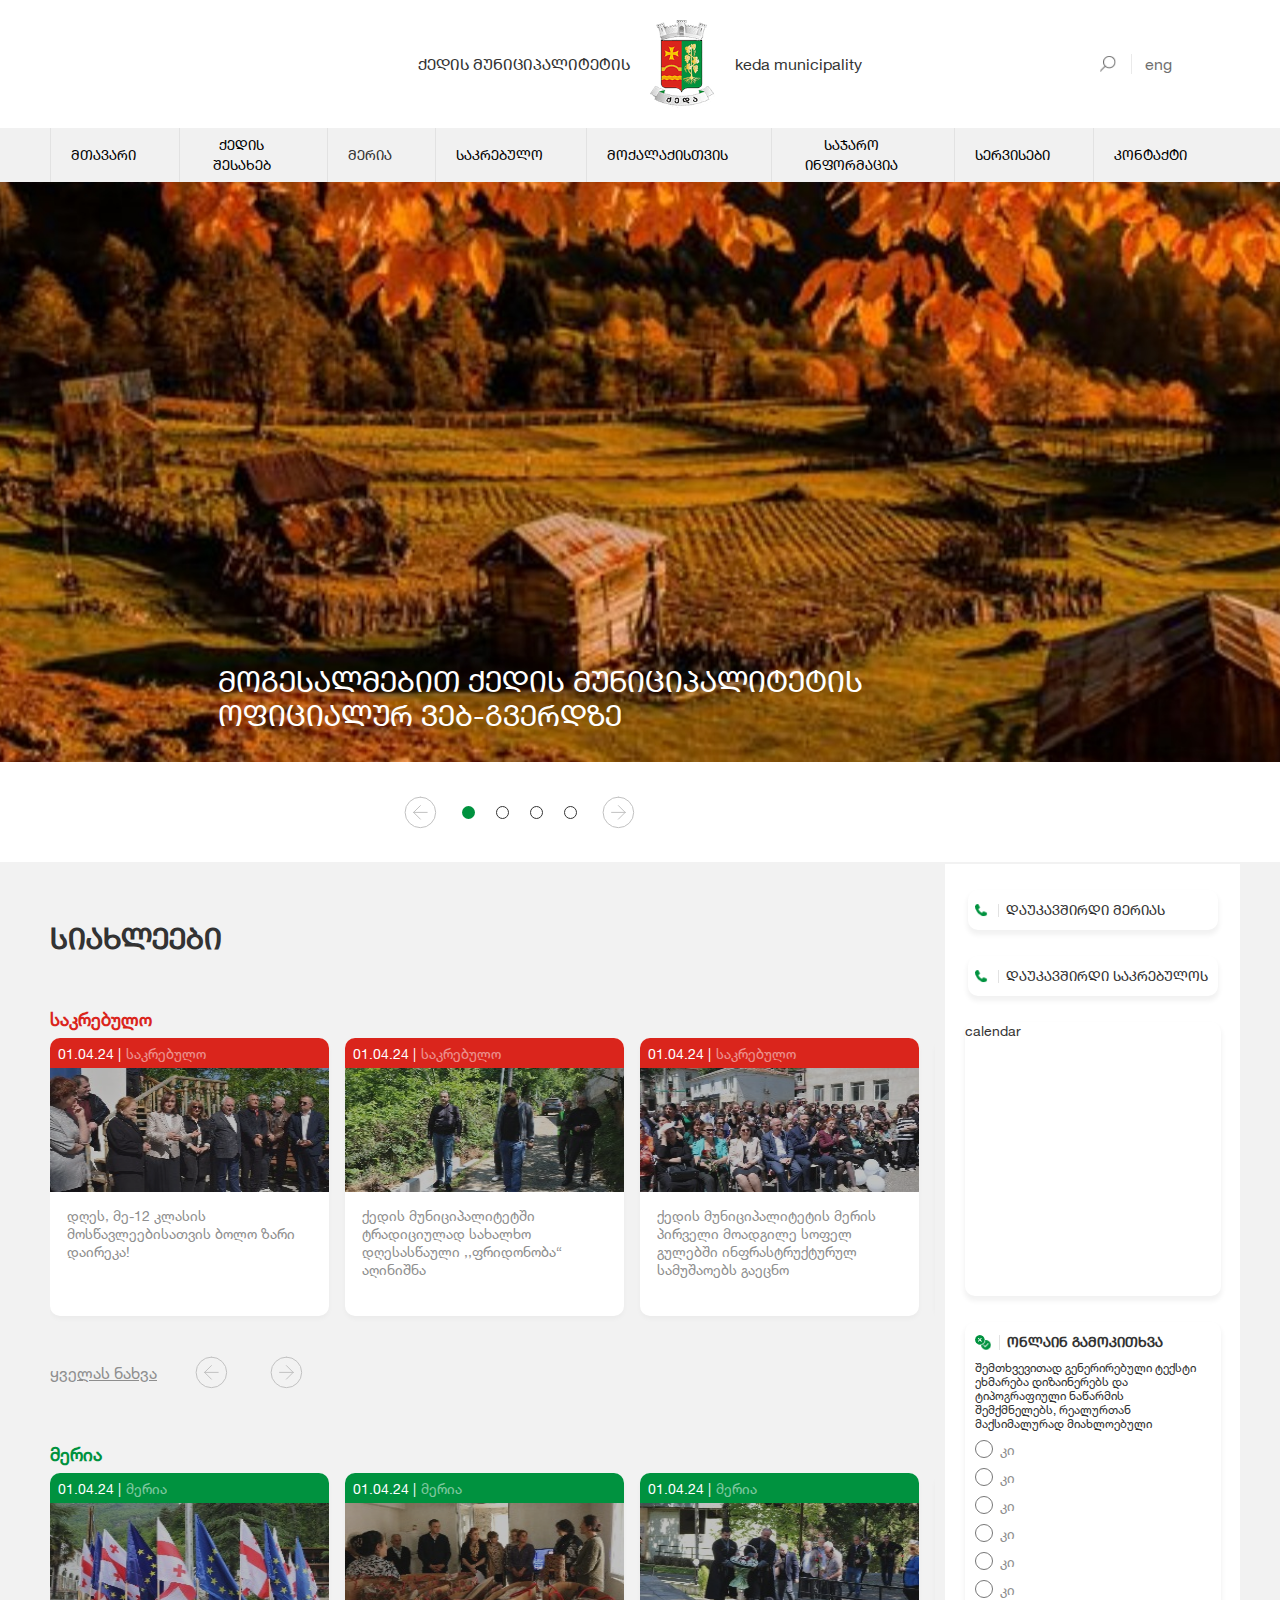
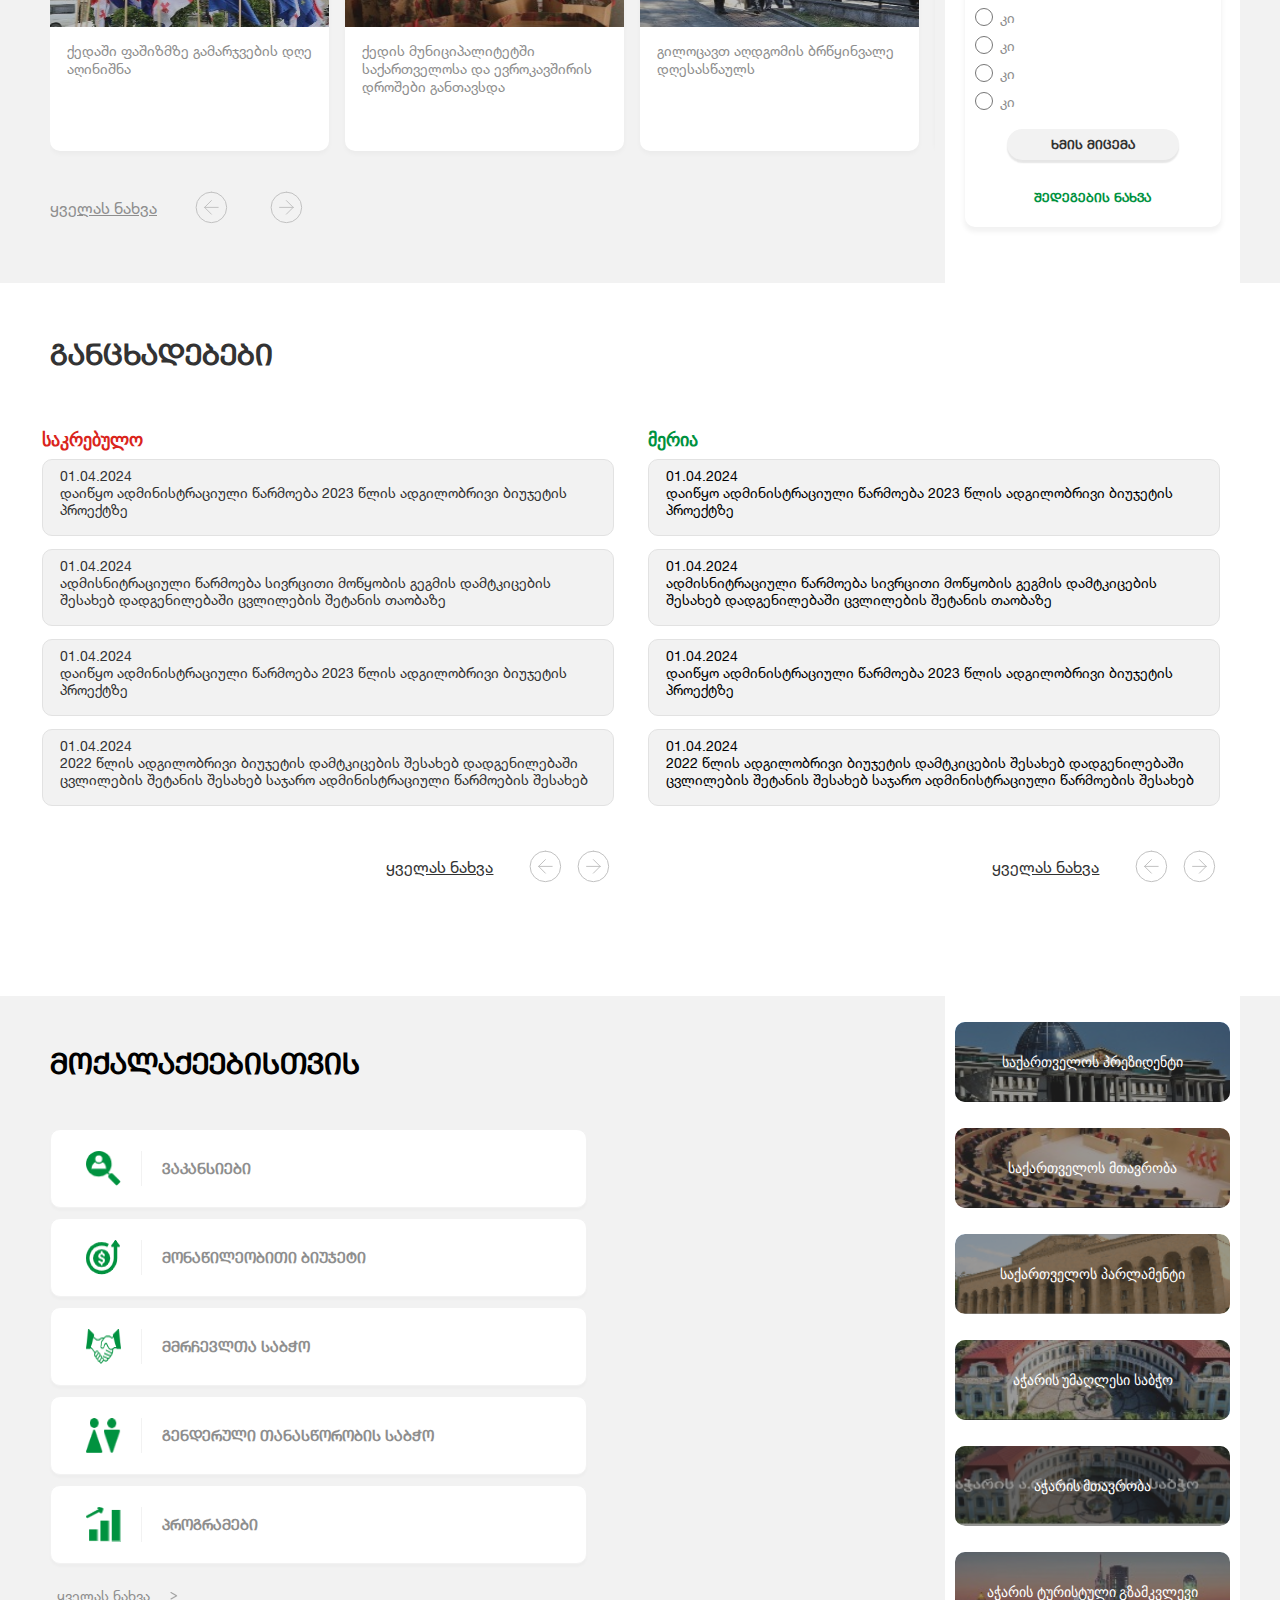
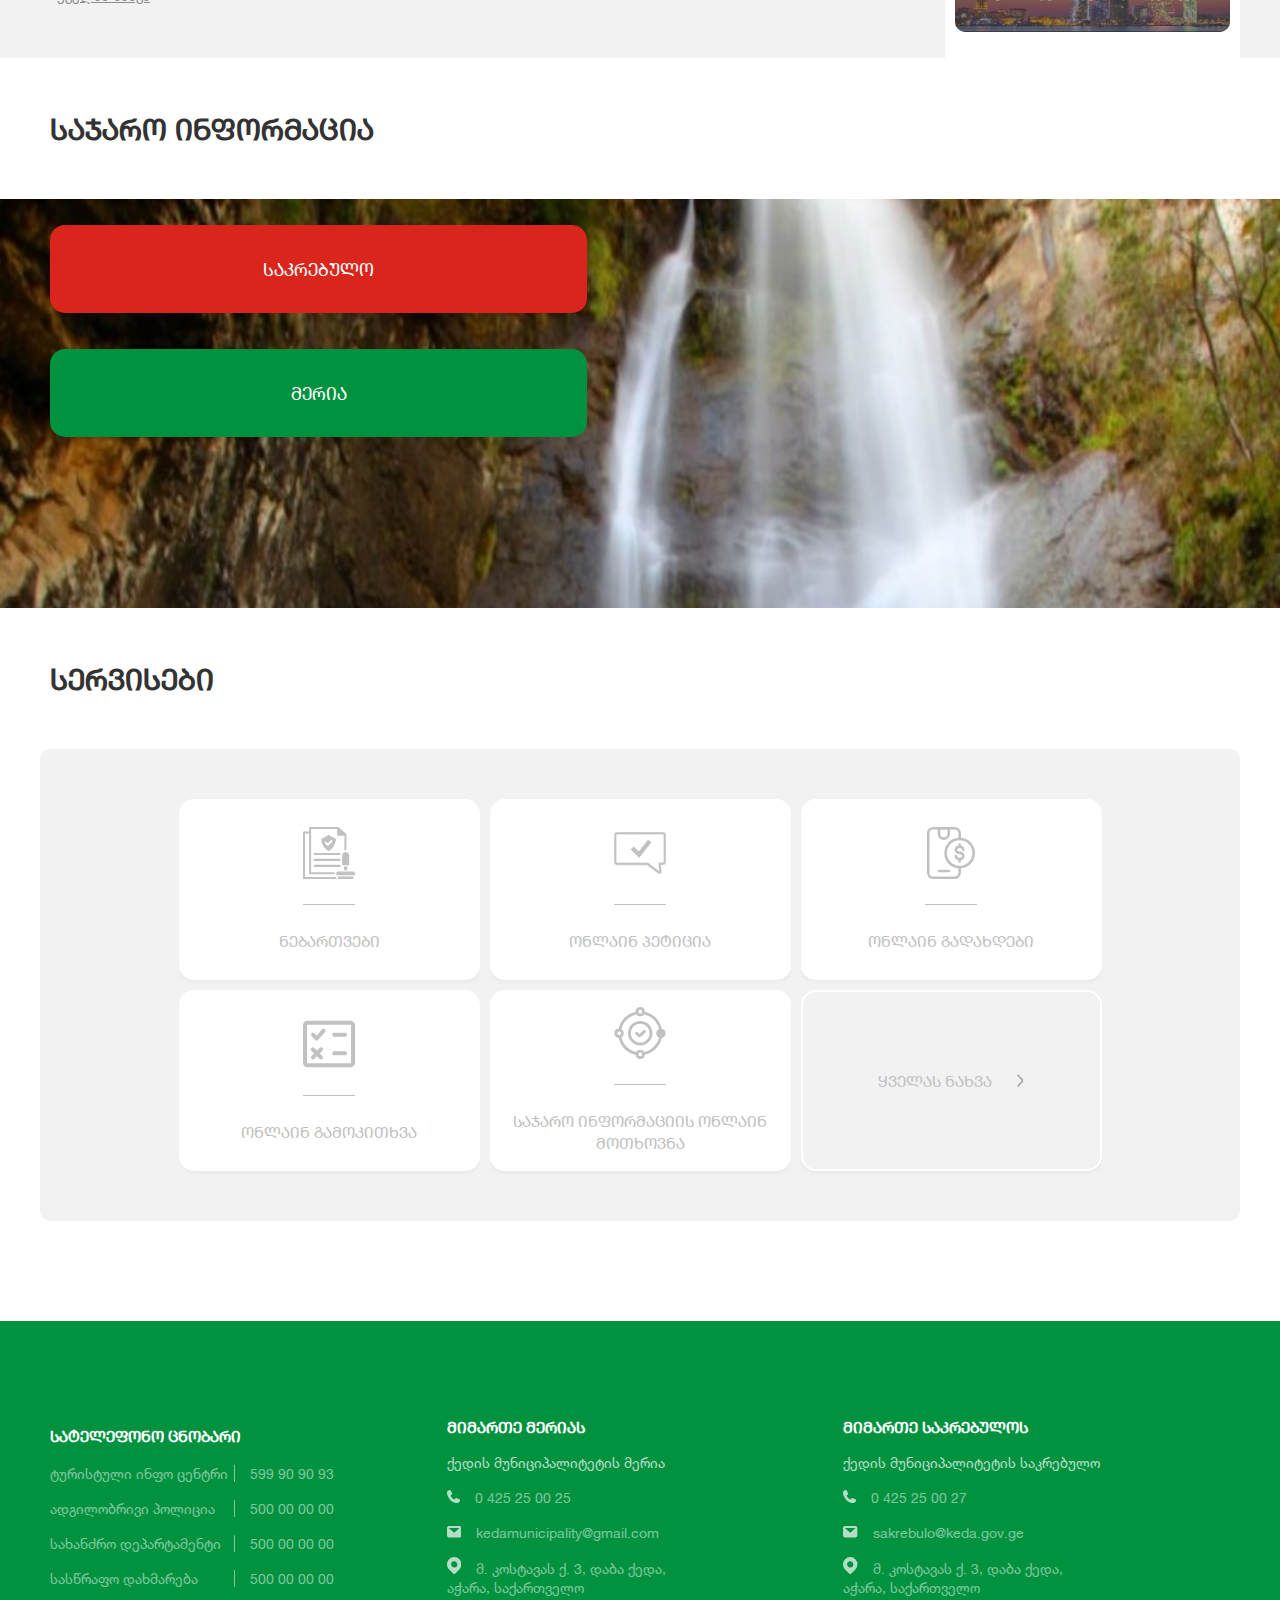
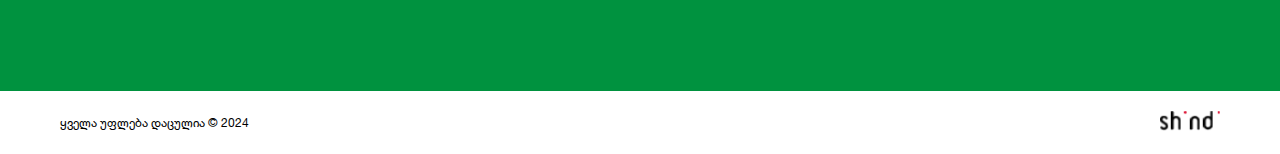
==== commit 56113f3f: "lang href attr" ====
--- a/index.html
+++ b/index.html
@@ -28,7 +28,7 @@
 
       <div class="searchbar">
         <img src="images/search-icon.png" alt="" />
-        <span id="lang">eng</span>
+        <a hreflang="geo" id="lang">eng</a>
       </div>
     </div>
     <div class="mobile-nav">
--- a/main.css
+++ b/main.css
@@ -1,3 +1,5 @@
+
+
 @font-face {
   font-family: "font-75-caps";
   src: url("fonts/helvetica-neue-lt-geo-75-bold-caps.ttf")
@@ -21,7 +23,8 @@
 
 * {
   font-family: "font-55", sans-serif;
-  box-sizing: border-box;
+  -webkit-box-sizing: border-box;
+          box-sizing: border-box;
   margin: 0;
   padding: 0;
 }
@@ -32,6 +35,9 @@
 h1,h2{
   font-family: "font-caps";
 
+}
+.citizens-left h5{
+  font-family: 'font-caps';
 }
 footer h4{
   font-family: "font-caps";
@@ -46,26 +52,51 @@
 .container {
   max-width: 1400px;
   width: 100%;
+  display: -webkit-box;
+  display: -ms-flexbox;
   display: flex;
   position: relative;
-  justify-content: center;
-  align-items: center;
+  -webkit-box-pack: center;
+      -ms-flex-pack: center;
+          justify-content: center;
+  -webkit-box-align: center;
+      -ms-flex-align: center;
+          align-items: center;
+  -webkit-transition: 750ms ease;
+  -o-transition: 750ms ease;
   transition: 750ms ease;
 
 }
 
 .topbar {
+ display: -webkit-box;
+ display: -ms-flexbox;
  display: flex;
- align-items: center;justify-content: center;
+ -webkit-box-align: center;
+     -ms-flex-align: center;
+         align-items: center;-webkit-box-pack: center;-ms-flex-pack: center;justify-content: center;
   width: 100%;
   background-color: white;
   padding: 20px 0;
+  -webkit-box-shadow: 0px 5px 10px 0px rgba(165, 163, 163, 0.462);
+          box-shadow: 0px 5px 10px 0px rgba(165, 163, 163, 0.462);
+
+  -webkit-transition: 750ms ease;
+
+  -o-transition: 750ms ease;
+
   transition: 750ms ease;
 }
 .topbar .logo {
-  display: flex;
-  align-items: center;
-  justify-content: center;
+  display: -webkit-box;
+  display: -ms-flexbox;
+  display: flex;
+  -webkit-box-align: center;
+      -ms-flex-align: center;
+          align-items: center;
+  -webkit-box-pack: center;
+      -ms-flex-pack: center;
+          justify-content: center;
   font-family: "font-caps";
 
 
@@ -83,6 +114,8 @@
   
   position: absolute;
   right: 75px;
+  display: -webkit-box;
+  display: -ms-flexbox;
   display: flex;
 
   gap: 13px;
@@ -90,6 +123,8 @@
 .searchbar img{
   padding-right: 13px;
   border-right: 1px solid #E2E2E2;
+  -webkit-transition: 250ms ease;
+  -o-transition: 250ms ease;
   transition: 250ms ease;
   cursor: pointer;
 
@@ -100,27 +135,36 @@
   opacity:1;
 }
 
-.searchbar span{
+.searchbar a{
   height:20px ;
   width: 20px;
   cursor: pointer;
   font: "font-caps";
+  -webkit-transition: 250ms ease;
+  -o-transition: 250ms ease;
   transition: 250ms ease;
   opacity: 0.7;
 }
-.searchbar span:hover{
+.searchbar a:hover{
  opacity: 1;
 }
 
 .navigation {
-  display: flex;
-  align-items: center;
-  justify-content: center;
+  display: -webkit-box;
+  display: -ms-flexbox;
+  display: flex;
+  -webkit-box-align: center;
+      -ms-flex-align: center;
+          align-items: center;
+  -webkit-box-pack: center;
+      -ms-flex-pack: center;
+          justify-content: center;
   width: 100%;
   background-color: #f1f1f1;
+  -webkit-transition: 750ms ease;
+  -o-transition: 750ms ease;
   transition: 750ms ease;
 
-box-shadow: 0px 5px 10px 0px rgba(165, 163, 163, 0.462);
 
   /* position: sticky;
   left: 0; */
@@ -131,6 +175,8 @@
   cursor: pointer;
   margin: 20px;
   position: relative;
+  -webkit-transition: 550ms all;
+  -o-transition: 550ms all;
   transition: 550ms all;
   display: none;
 }
@@ -142,6 +188,8 @@
   height: 2px;
   width: 100%;
   /* border-radius: 5px; */
+  -webkit-transition: 0.1s;
+  -o-transition: 0.1s;
   transition: 0.1s;
 }
 
@@ -154,20 +202,30 @@
 }
 
 #hamburger.open span:nth-child(1) {
-  transform: rotate(45deg);
-  transform-origin: left center;
+  -webkit-transform: rotate(45deg);
+      -ms-transform: rotate(45deg);
+          transform: rotate(45deg);
+  -webkit-transform-origin: left center;
+      -ms-transform-origin: left center;
+          transform-origin: left center;
   left:3px;
   top: 17px;
 }
 
 #hamburger.open span:nth-child(2) {
-  transform: translate(-60px);
+  -webkit-transform: translate(-60px);
+      -ms-transform: translate(-60px);
+          transform: translate(-60px);
   opacity: 0;
 }
 
 #hamburger.open span:nth-child(3) {
-  transform: rotate(-45deg);
-  transform-origin: left center;
+  -webkit-transform: rotate(-45deg);
+      -ms-transform: rotate(-45deg);
+          transform: rotate(-45deg);
+  -webkit-transform-origin: left center;
+      -ms-transform-origin: left center;
+          transform-origin: left center;
   left: 3px;
   top: 40px;
 }
@@ -182,9 +240,17 @@
 
 .navbar {
 
-  display: flex;
-  justify-content: space-between;
-  align-items: center;
+  display: -webkit-box;
+
+  display: -ms-flexbox;
+
+  display: flex;
+  -webkit-box-pack: justify;
+      -ms-flex-pack: justify;
+          justify-content: space-between;
+  -webkit-box-align: center;
+      -ms-flex-align: center;
+          align-items: center;
   position: relative;
 
 
@@ -198,18 +264,29 @@
   width: 100%;
   margin: 0;
   padding: 0;
-  display: flex;
-  justify-content: space-between;
+  display: -webkit-box;
+  display: -ms-flexbox;
+  display: flex;
+  -webkit-box-pack: justify;
+      -ms-flex-pack: justify;
+          justify-content: space-between;
   height: 100%;
-  align-items: center;
+  -webkit-box-align: center;
+      -ms-flex-align: center;
+          align-items: center;
 }
 .nav-list > * {height: 100%;
   border-left: 1px solid #E2E2E2;
   padding-left: 20px;
   padding-right: 63px;
-  box-sizing: content-box;
-
-display: flex;justify-content: center;align-items: center;}
+  -webkit-box-sizing: content-box;
+          box-sizing: content-box;
+
+display: -webkit-box;
+
+display: -ms-flexbox;
+
+display: flex;-webkit-box-pack: center;-ms-flex-pack: center;justify-content: center;-webkit-box-align: center;-ms-flex-align: center;align-items: center;}
 
 
 .nav-item {
@@ -326,6 +403,8 @@
   max-width: 100%;
   height: 580px;
   overflow: hidden;
+  -webkit-transition: opacity 0.5s ease;
+  -o-transition: opacity 0.5s ease;
   transition: opacity 0.5s ease;
   position: relative;
   cursor: pointer;
@@ -349,17 +428,22 @@
   height: 100%;
   top: 0;
   /* transform:translateX(100%); */
+  -webkit-transition:  750ms ease-in-out;
+  -o-transition:  750ms ease-in-out;
   transition:  750ms ease-in-out; 
   opacity:0;
 }
 .slide.active {
-  transform:translateX(0);
+  -webkit-transform:translateX(0);
+      -ms-transform:translateX(0);
+          transform:translateX(0);
   opacity: 1;
 }
 .slide img {
   width: 100%;
   height: 100%;
-  object-fit: cover; 
+  -o-object-fit: cover;
+     object-fit: cover; 
   -webkit-user-drag: none;
 }
 
@@ -373,11 +457,15 @@
 
 .next:hover path{
   stroke:#333333;
+  -webkit-transition: 250ms ease;
+  -o-transition: 250ms ease;
   transition: 250ms ease;
 
 }
 .prev:hover path{
   stroke: #333333;
+  -webkit-transition: 250ms ease;
+  -o-transition: 250ms ease;
   transition: 250ms ease;
 }
 
@@ -385,9 +473,15 @@
   position: absolute;
   bottom: 0px;
   left: 0;
-  display: flex;
-  align-items: center;
-  justify-content: flex-start;
+  display: -webkit-box;
+  display: -ms-flexbox;
+  display: flex;
+  -webkit-box-align: center;
+      -ms-flex-align: center;
+          align-items: center;
+  -webkit-box-pack: start;
+      -ms-flex-pack: start;
+          justify-content: flex-start;
   padding-left: 400px;
   width: 100%;
   gap: 21px;
@@ -419,8 +513,12 @@
 
 .news{
   width: 100%;
-  display: flex;
-  justify-content: center;
+  display: -webkit-box;
+  display: -ms-flexbox;
+  display: flex;
+  -webkit-box-pack: center;
+      -ms-flex-pack: center;
+          justify-content: center;
   background-color: #F2F2F2;
 
  
@@ -428,17 +526,26 @@
 .news-container{
   max-width: 1400px;
   width: 100%;
+  display: -ms-grid;
   display: grid;
  
   gap: 30px;
+  -ms-grid-columns: 80% 30px 20%;
   grid-template-columns: 80% 20%;
   
 
 }
 .news-left{
-  display: flex;
-  flex-direction: column;
-  justify-content: center;
+  display: -webkit-box;
+  display: -ms-flexbox;
+  display: flex;
+  -webkit-box-orient: vertical;
+  -webkit-box-direction: normal;
+      -ms-flex-direction: column;
+          flex-direction: column;
+  -webkit-box-pack: center;
+      -ms-flex-pack: center;
+          justify-content: center;
   /* align-items: center; */
   gap: 50px;
   padding: 55px 0px;
@@ -475,33 +582,56 @@
 }
 
 .carousel {
+  display: -webkit-box;
+  display: -ms-flexbox;
   display: flex;
   gap: 16px;
+  -webkit-transition: -webkit-transform 0.5s ease;
+  transition: -webkit-transform 0.5s ease;
+  -o-transition: transform 0.5s ease;
   transition: transform 0.5s ease;
+  transition: transform 0.5s ease, -webkit-transform 0.5s ease;
 }
 
 .carousel-item {
-  box-sizing: border-box;
+  -webkit-box-sizing: border-box;
+          box-sizing: border-box;
   min-width: calc((100% / 4) - 15.9px);
   /* რამდენის გამოჩენა გვინდა აქედან კონტროლდება, დაშორება რამდენიცაა იმდენი უნდა გამოაკლო თორე უშნოდ ჩანს */
-  display: flex;
-  flex-direction: column;
-  align-items: center;
+  display: -webkit-box;
+  display: -ms-flexbox;
+  display: flex;
+  -webkit-box-orient: vertical;
+  -webkit-box-direction: normal;
+      -ms-flex-direction: column;
+          flex-direction: column;
+  -webkit-box-align: center;
+      -ms-flex-align: center;
+          align-items: center;
   height: 278px;
   position: relative;
   text-align: center;
   background-color: white;
-  box-shadow: 0px 3px 5px rgba(0, 0, 0, 0.03);
+  -webkit-box-shadow: 0px 3px 5px rgba(0, 0, 0, 0.03);
+          box-shadow: 0px 3px 5px rgba(0, 0, 0, 0.03);
   border-radius: 10px;
   margin-bottom: 27px;
   cursor: pointer;
+  -webkit-transition: 350ms ease;
+  -o-transition: 350ms ease;
   transition: 350ms ease;
 
 }
 .carousel-item-date{
-  display: flex;
-  align-items: center;
-  justify-content: start;
+  display: -webkit-box;
+  display: -ms-flexbox;
+  display: flex;
+  -webkit-box-align: center;
+      -ms-flex-align: center;
+          align-items: center;
+  -webkit-box-pack: start;
+      -ms-flex-pack: start;
+          justify-content: start;
   gap: 5px;
   position: absolute;
   height: 30px;
@@ -541,6 +671,8 @@
   background-color: #333333;
   opacity: 0.3;
   z-index: 2;
+  -webkit-transition: 250ms ease;
+  -o-transition: 250ms ease;
   transition: 250ms ease;
 
 }
@@ -561,10 +693,16 @@
 
 }
 .carousel-item-top > img{
-  transition: transform 0.3s ease; /* Add smooth transition */
+  -webkit-transition: -webkit-transform 0.3s ease;
+  transition: -webkit-transform 0.3s ease;
+  -o-transition: transform 0.3s ease;
+  transition: transform 0.3s ease;
+  transition: transform 0.3s ease, -webkit-transform 0.3s ease; /* Add smooth transition */
 }
 .carousel-item:hover .carousel-item-top > img{
-  transform: scale(1.1); /* Adjust the scale value as needed */
+  -webkit-transform: scale(1.1);
+      -ms-transform: scale(1.1);
+          transform: scale(1.1); /* Adjust the scale value as needed */
     
 }
 .carousel-item-bottom{
@@ -584,18 +722,29 @@
  
   bottom: 0;
   left: 0;
+  display: -webkit-box;
+  display: -ms-flexbox;
   display: flex;
   gap: 34px;
-  align-items: center;
+  -webkit-box-align: center;
+      -ms-flex-align: center;
+          align-items: center;
 }
 
 
 .news-right{
   height: 100%;
   background: white;
-  display: flex;
-  flex-direction: column;
-  align-items: center;
+  display: -webkit-box;
+  display: -ms-flexbox;
+  display: flex;
+  -webkit-box-orient: vertical;
+  -webkit-box-direction: normal;
+      -ms-flex-direction: column;
+          flex-direction: column;
+  -webkit-box-align: center;
+      -ms-flex-align: center;
+          align-items: center;
   font-size: 14px;
   padding: 10px;
   gap: 26px;
@@ -618,16 +767,19 @@
   max-width: 250px;
   width: 100%;
   padding: 14px 7px;
-  display: flex;align-items: center;
+  display: -webkit-box;
+  display: -ms-flexbox;
+  display: flex;-webkit-box-align: center;-ms-flex-align: center;align-items: center;
   gap: 7px;
   border: 10px;
   height: 40px;
   color: #333333;
   font-family: 'font-caps';
   -webkit-box-shadow:0px 4px 5px 1px rgba(242,242,242,1);
-  -moz-box-shadow: 0px 4px 5px 1px rgba(242,242,242,1);
   box-shadow: 0px 4px 5px 1px rgba(242,242,242,1);
   border-radius: 10px;
+  -webkit-transition: 250ms;
+  -o-transition: 250ms;
   transition: 250ms;
 }
 .news-right a span{
@@ -640,7 +792,8 @@
   font-family: 'font-caps';
 }
 .news-right a img{
-  box-sizing: content-box;
+  -webkit-box-sizing: content-box;
+          box-sizing: content-box;
   padding-right: 10px;
   border-right: 1px solid #E2E2E2;
 }
@@ -649,7 +802,6 @@
   max-width: 256px;
   width: 100%;
   -webkit-box-shadow:0px 4px 5px 1px rgba(242,242,242,1);
-  -moz-box-shadow: 0px 4px 5px 1px rgba(242,242,242,1);
   box-shadow: 0px 4px 5px 1px rgba(242,242,242,1);
   border-radius: 10px;
 }
@@ -657,10 +809,14 @@
 .survey {
   max-width: 256px;
   width: 100%;
-  display: flex;
-  flex-direction: column;
+  display: -webkit-box;
+  display: -ms-flexbox;
+  display: flex;
+  -webkit-box-orient: vertical;
+  -webkit-box-direction: normal;
+      -ms-flex-direction: column;
+          flex-direction: column;
   -webkit-box-shadow:0px 4px 5px 1px rgba(242,242,242,1);
--moz-box-shadow: 0px 4px 5px 1px rgba(242,242,242,1);
 box-shadow: 0px 4px 5px 1px rgba(242,242,242,1);
 border-radius: 10px;
 
@@ -669,14 +825,19 @@
 }
 
 .survey header{
-  display: flex;
-  align-items: center;
+  display: -webkit-box;
+  display: -ms-flexbox;
+  display: flex;
+  -webkit-box-align: center;
+      -ms-flex-align: center;
+          align-items: center;
   width: 100%;
   gap: 7px;
   
 }
 .survey header img{
-  box-sizing: content-box;
+  -webkit-box-sizing: content-box;
+          box-sizing: content-box;
   width: 16px;
   height: 15px;
   padding-right: 8px;
@@ -694,15 +855,26 @@
 }
 
 .radio-group {
-  display: flex;
-  flex-direction: column;
-  align-items: flex-start;
+  display: -webkit-box;
+  display: -ms-flexbox;
+  display: flex;
+  -webkit-box-orient: vertical;
+  -webkit-box-direction: normal;
+      -ms-flex-direction: column;
+          flex-direction: column;
+  -webkit-box-align: start;
+      -ms-flex-align: start;
+          align-items: flex-start;
   gap: 10px;
 }
 
 .radio-group label {
-  display: flex;
-  align-items: center;
+  display: -webkit-box;
+  display: -ms-flexbox;
+  display: flex;
+  -webkit-box-align: center;
+      -ms-flex-align: center;
+          align-items: center;
   cursor: pointer;
 }
 
@@ -734,9 +906,16 @@
 .survey-btns{
   max-width: 256px;
   width: 100%;
-  display: flex;
-  flex-direction: column;
-  align-items: center;
+  display: -webkit-box;
+  display: -ms-flexbox;
+  display: flex;
+  -webkit-box-orient: vertical;
+  -webkit-box-direction: normal;
+      -ms-flex-direction: column;
+          flex-direction: column;
+  -webkit-box-align: center;
+      -ms-flex-align: center;
+          align-items: center;
   gap: 18px;
   margin-top: 19px;
 }
@@ -744,13 +923,16 @@
   border: none;
   cursor: pointer;
   font-weight: bold;
+  -webkit-transition: 350ms ease;
+  -o-transition: 350ms ease;
   transition: 350ms ease;
  
 }
 .survey-vote{
   width: 172px;
   height: 31px;
-  box-shadow: 0px 3px 1.5px rgba(0, 0, 0, 0.1);
+  -webkit-box-shadow: 0px 3px 1.5px rgba(0, 0, 0, 0.1);
+          box-shadow: 0px 3px 1.5px rgba(0, 0, 0, 0.1);
   color: #333333;
   background-color: #F2F2F2;
   border-radius: 16px;
@@ -774,25 +956,40 @@
 
 .announcments{
   width: 100%;
-  display: flex;
-  align-items: center;
-  justify-content: center;
+  display: -webkit-box;
+  display: -ms-flexbox;
+  display: flex;
+  -webkit-box-align: center;
+      -ms-flex-align: center;
+          align-items: center;
+  -webkit-box-pack: center;
+      -ms-flex-pack: center;
+          justify-content: center;
 background: white;
 padding: 50px 0;
 }
 .announcments-container{
   max-width: 1400px;
   width: 100%;
-  display: flex;
-  flex-direction: column;
+  display: -webkit-box;
+  display: -ms-flexbox;
+  display: flex;
+  -webkit-box-orient: vertical;
+  -webkit-box-direction: normal;
+      -ms-flex-direction: column;
+          flex-direction: column;
 }
 .announcments-container h2{
   font-size: 30px;
 }
 .announcments-wrapper{
+  display: -webkit-box;
+  display: -ms-flexbox;
   display: flex;
   margin-top: 45px;
-  justify-content: center;
+  -webkit-box-pack: center;
+      -ms-flex-pack: center;
+          justify-content: center;
 
   gap: 16px;
 
@@ -816,22 +1013,39 @@
 }
 .announcments-col{
   
-  flex: 1;
-  align-items: center;
-  justify-content: center;
+  -webkit-box-flex: 1;
+  
+      -ms-flex: 1;
+  
+          flex: 1;
+  -webkit-box-align: center;
+      -ms-flex-align: center;
+          align-items: center;
+  -webkit-box-pack: center;
+      -ms-flex-pack: center;
+          justify-content: center;
 
 }
 
 
 
 .announcments .carousel-item{
-  box-sizing: border-box;
+  -webkit-box-sizing: border-box;
+          box-sizing: border-box;
   min-width: calc(100%);
   height: auto;
-  display: flex;
-  flex-direction: column;
-  align-items: flex-start;
-  box-shadow: none;
+  display: -webkit-box;
+  display: -ms-flexbox;
+  display: flex;
+  -webkit-box-orient: vertical;
+  -webkit-box-direction: normal;
+      -ms-flex-direction: column;
+          flex-direction: column;
+  -webkit-box-align: start;
+      -ms-flex-align: start;
+          align-items: flex-start;
+  -webkit-box-shadow: none;
+          box-shadow: none;
   
 
 }
@@ -845,10 +1059,17 @@
 }
 
 .announcment{
+display: -webkit-box;
+display: -ms-flexbox;
 display: flex;
-flex-direction: column;
+-webkit-box-orient: vertical;
+-webkit-box-direction: normal;
+    -ms-flex-direction: column;
+        flex-direction: column;
 /* max-width: 536px; */
-align-items: start;
+-webkit-box-align: start;
+    -ms-flex-align: start;
+        align-items: start;
 width: 100%;
 border: 1px solid #e2e2e2;
 border-radius: 10px;
@@ -864,8 +1085,12 @@
 }
 
 .announcment-btns{
-  display: flex;
-  align-items: center;
+  display: -webkit-box;
+  display: -ms-flexbox;
+  display: flex;
+  -webkit-box-align: center;
+      -ms-flex-align: center;
+          align-items: center;
   gap: 7px;
   position: absolute;
   right: 10px;
@@ -873,6 +1098,8 @@
 .announcment-btns a{
   color: #333333;
   margin-right: 25px;
+  -webkit-transition: 250ms ease;
+  -o-transition: 250ms ease;
   transition: 250ms ease;
   text-decoration: underline;
 
@@ -884,7 +1111,8 @@
 .citizens{
   width:100%;
 margin: 50px 0;
-  box-sizing: content-box;
+  -webkit-box-sizing: content-box;
+          box-sizing: content-box;
  background-color: #F2F2F2;
 
   
@@ -892,9 +1120,11 @@
 .citizens-container{
   max-width: 1400px;
    width: 100%;
+    display: -ms-grid;
     display: grid;
     /* place-items: center; */
     gap: 30px;
+    -ms-grid-columns: 80% 30px 20%;
     grid-template-columns: 80% 20%;
     margin: 0 auto;
     
@@ -919,9 +1149,15 @@
 .citizens-left a:last-child{
   color:#8E8E8E;
 font-size: 14px;
+display: -webkit-box;
+display: -ms-flexbox;
 display: flex;
-align-items: center;
+-webkit-box-align: center;
+    -ms-flex-align: center;
+        align-items: center;
 text-decoration: underline;
+-webkit-transition: 300ms ease;
+-o-transition: 300ms ease;
 transition: 300ms ease;
 
 
@@ -935,8 +1171,12 @@
 }
 .citizens-left-item{
   background: white;
-  display: flex;
-  align-items: center;
+  display: -webkit-box;
+  display: -ms-flexbox;
+  display: flex;
+  -webkit-box-align: center;
+      -ms-flex-align: center;
+          align-items: center;
   gap: 20px;
   max-width: 637px;
   width: 100%;
@@ -944,13 +1184,17 @@
   margin-bottom: 10px;
   border-radius: 10px;
   border: 1px solid #F2F2F2;
+  -webkit-transition: 250ms ease-in-out;
+  -o-transition: 250ms ease-in-out;
   transition: 250ms ease-in-out;
-  box-shadow: 0px 3px 2.5px rgba(0,0,0,0.02);
+  -webkit-box-shadow: 0px 3px 2.5px rgba(0,0,0,0.02);
+          box-shadow: 0px 3px 2.5px rgba(0,0,0,0.02);
 
 }
 .citizens-left-item:hover{
   border: 1px solid #00923f;
-  box-shadow: none;
+  -webkit-box-shadow: none;
+          box-shadow: none;
 }
 .citizens-left-item:hover  h5{
   color: #333333 !important
@@ -960,7 +1204,8 @@
   height: 8px;
 }
 .citizens-left-item img{
-  box-sizing: content-box;
+  -webkit-box-sizing: content-box;
+          box-sizing: content-box;
 width: 35px;
 height: 35px;
   padding-right: 20px;
@@ -972,8 +1217,13 @@
   
   width: 100%;
   background: white;
-  display: flex;
-  flex-direction: column;
+  display: -webkit-box;
+  display: -ms-flexbox;
+  display: flex;
+  -webkit-box-orient: vertical;
+  -webkit-box-direction: normal;
+      -ms-flex-direction: column;
+          flex-direction: column;
   gap: 26px;
   padding: 26px 10px;
 }
@@ -995,6 +1245,8 @@
   left: 0;
   background-color: #343434;
   opacity: 0.5;
+  -webkit-transition: 250ms ease;
+  -o-transition: 250ms ease;
   transition: 250ms ease;
   border-radius: 10px;
   z-index: 2;
@@ -1006,6 +1258,8 @@
   width: 100%;
   height: 100%;
   border-radius: 10px;
+  -webkit-transition: 350ms ease;
+  -o-transition: 350ms ease;
   transition: 350ms ease;
   scale: 1.2;
 
@@ -1019,7 +1273,9 @@
   position: absolute;
   top: 50%;
   left: 50%;
-  transform: translate(-50%,-50%);
+  -webkit-transform: translate(-50%,-50%);
+      -ms-transform: translate(-50%,-50%);
+          transform: translate(-50%,-50%);
   color: white;
   font-family: "Helvetica Neue LT GEO Caps";
 font-size: 14px;
@@ -1030,8 +1286,13 @@
 }
 .public-info{
   width: 100%;
-  display: flex;
-  flex-direction: column;
+  display: -webkit-box;
+  display: -ms-flexbox;
+  display: flex;
+  -webkit-box-orient: vertical;
+  -webkit-box-direction: normal;
+      -ms-flex-direction: column;
+          flex-direction: column;
   position: relative;
 
   background-size: cover;
@@ -1058,9 +1319,17 @@
   max-width: 1400px;
   width: 100%;
   margin: 0px auto;
-  display: flex;
-
-  flex-direction: column;
+  display: -webkit-box;
+  display: -ms-flexbox;
+  display: flex;
+
+  -webkit-box-orient: vertical;
+
+  -webkit-box-direction: normal;
+
+      -ms-flex-direction: column;
+
+          flex-direction: column;
 
  
   
@@ -1077,6 +1346,8 @@
   border-radius: 15px;
   margin-top: 26px;
   border: 1px solid rgba(255, 255, 255, 0);
+  -webkit-transition: 350ms ease-out;
+  -o-transition: 350ms ease-out;
   transition: 350ms ease-out;
   cursor: pointer;
 }
@@ -1109,26 +1380,45 @@
   margin: 0 auto;
   background: #F2F2F2;
   padding: 50px 140px;
-  display: flex;
-  justify-content: center;
-  align-items: center;
+  display: -webkit-box;
+  display: -ms-flexbox;
+  display: flex;
+  -webkit-box-pack: center;
+      -ms-flex-pack: center;
+          justify-content: center;
+  -webkit-box-align: center;
+      -ms-flex-align: center;
+          align-items: center;
   gap:15px;
   border-radius: 10px;
-  flex-wrap: wrap;
+  -ms-flex-wrap: wrap;
+      flex-wrap: wrap;
 }
 .service{
   width: 301px;
+ display: -webkit-box;
+ display: -ms-flexbox;
  display: flex;
- flex-direction: column;
- align-items: center;
- justify-content: center;
+ -webkit-box-orient: vertical;
+ -webkit-box-direction: normal;
+     -ms-flex-direction: column;
+         flex-direction: column;
+ -webkit-box-align: center;
+     -ms-flex-align: center;
+         align-items: center;
+ -webkit-box-pack: center;
+     -ms-flex-pack: center;
+         justify-content: center;
  gap: 25px;
   height: 181px;
   background: white;
   color: #C1C1C1;
   text-align: center;
   border-radius: 15px;
-  box-shadow: 0px 3px 2.5px rgba(0,0,0,0.03);
+  -webkit-box-shadow: 0px 3px 2.5px rgba(0,0,0,0.03);
+          box-shadow: 0px 3px 2.5px rgba(0,0,0,0.03);
+  -webkit-transition: 250ms ease;
+  -o-transition: 250ms ease;
   transition: 250ms ease;
 
 }
@@ -1141,7 +1431,10 @@
 }
 
 .service-more  {
-  flex-direction: row;
+  -webkit-box-orient: horizontal;
+  -webkit-box-direction: normal;
+      -ms-flex-direction: row;
+          flex-direction: row;
   background: #f2f2f2;
   border:2px solid white;
 
@@ -1152,7 +1445,8 @@
 }
 
 .servicesvg{
-  box-sizing: content-box;
+  -webkit-box-sizing: content-box;
+          box-sizing: content-box;
   padding-bottom: 25px;
   border-bottom: 1px solid #C1C1C1 ;
   width: 52px;
@@ -1183,17 +1477,31 @@
 
   /* margin-top: 100px; */
   height: 370px;
-  display: flex;
-  justify-content: center;
-  align-items: center;
+  display: -webkit-box;
+  display: -ms-flexbox;
+  display: flex;
+  -webkit-box-pack: center;
+      -ms-flex-pack: center;
+          justify-content: center;
+  -webkit-box-align: center;
+      -ms-flex-align: center;
+          align-items: center;
 }
 .footer-container{
   max-width: 1400px;
   width: 100%;
 
-  display: flex;
-  justify-content: center;
-  align-items: center;
+  display: -webkit-box;
+
+  display: -ms-flexbox;
+
+  display: flex;
+  -webkit-box-pack: center;
+      -ms-flex-pack: center;
+          justify-content: center;
+  -webkit-box-align: center;
+      -ms-flex-align: center;
+          align-items: center;
   gap: 130px;
   
 
@@ -1210,6 +1518,8 @@
 .footer-center-col-item,
 .footer-left-col-item{
   opacity: 0.7;
+  -webkit-transition: 250ms ease;
+  -o-transition: 250ms ease;
   transition: 250ms ease;
 }
 footer h4{
@@ -1218,8 +1528,13 @@
 }
 .footer-left-col,
 .footer-center-col{
-  display: flex;
-  flex-direction: column;
+  display: -webkit-box;
+  display: -ms-flexbox;
+  display: flex;
+  -webkit-box-orient: vertical;
+  -webkit-box-direction: normal;
+      -ms-flex-direction: column;
+          flex-direction: column;
   gap: 16px;
   max-width: 400px;
   width: 100%;
@@ -1246,12 +1561,18 @@
   margin-right: 11px;
 }
 .copyright{
+  display: -webkit-box;
+  display: -ms-flexbox;
   display: flex;
   margin: 0 auto;
   max-width: 1400px;
   width: 100%;
-  align-items: center;
-  justify-content: space-between;
+  -webkit-box-align: center;
+      -ms-flex-align: center;
+          align-items: center;
+  -webkit-box-pack: justify;
+      -ms-flex-pack: justify;
+          justify-content: space-between;
   padding: 20px 0;
   font-size: 12px;
 
@@ -1280,21 +1601,29 @@
   max-width: 1200px;
   width: 100%;
   margin: 0 auto;
-  display: flex;align-items: center;
+  display: -webkit-box;
+  display: -ms-flexbox;
+  display: flex;-webkit-box-align: center;-ms-flex-align: center;align-items: center;
   height: 40px;
   gap: 10px;
   padding-left: 70px;
 
 }
 .helper-nav a{
+  display: -webkit-box;
+  display: -ms-flexbox;
   display: flex;
   gap: 5px;
-  align-items: center;
+  -webkit-box-align: center;
+      -ms-flex-align: center;
+          align-items: center;
   color: #E2E2E2;
   font-size: 12px;
   cursor: pointer;
   text-decoration: underline;
   font-family: "font-caps";
+  -webkit-transition: 350ms ease;
+  -o-transition: 350ms ease;
   transition: 350ms ease;
   
 }
@@ -1320,10 +1649,19 @@
 }
 .innerpage-main{
   width: 100%;
-  display: flex;
-  flex-direction: column;
-  justify-content: center;
-  align-items: center;
+  display: -webkit-box;
+  display: -ms-flexbox;
+  display: flex;
+  -webkit-box-orient: vertical;
+  -webkit-box-direction: normal;
+      -ms-flex-direction: column;
+          flex-direction: column;
+  -webkit-box-pack: center;
+      -ms-flex-pack: center;
+          justify-content: center;
+  -webkit-box-align: center;
+      -ms-flex-align: center;
+          align-items: center;
   background: #F2F2F2;
   position: relative;
   /* min-height: 800px; */
@@ -1333,8 +1671,12 @@
 .innerpage-main-bottom{
   max-width: 1400px;
   width: 100%;
-  display: flex;
-  justify-content: space-between;
+  display: -webkit-box;
+  display: -ms-flexbox;
+  display: flex;
+  -webkit-box-pack: justify;
+      -ms-flex-pack: justify;
+          justify-content: space-between;
   color: inherit;
   padding: 50px 0;
   padding-inline: 120px;
@@ -1346,8 +1688,13 @@
 
 }
 .innerpage-main-left{
-  display: flex;
-  flex-direction: column;
+  display: -webkit-box;
+  display: -ms-flexbox;
+  display: flex;
+  -webkit-box-orient: vertical;
+  -webkit-box-direction: normal;
+      -ms-flex-direction: column;
+          flex-direction: column;
   gap: 10px;
   min-width: 540px;
   max-width: 749px;
@@ -1362,14 +1709,20 @@
 .innerpage-main-left-item{
   width: 100%;
   background-color: white;
-  display: flex;
-  align-items: center;
+  display: -webkit-box;
+  display: -ms-flexbox;
+  display: flex;
+  -webkit-box-align: center;
+      -ms-flex-align: center;
+          align-items: center;
   color: #C1C1C1;
   font-size: 16px;
   height: 78px;
   padding-left: 28px;
   border-radius: 10px;
   gap: 30px;
+  -webkit-transition: 250ms ease-out;
+  -o-transition: 250ms ease-out;
   transition: 250ms ease-out;
   overflow: hidden;
 
@@ -1392,8 +1745,9 @@
 .innerpage-main-left-item span {
   padding-left: 30px;
   border-left: 1px solid #C1C1C1;
-  font-family: 'font-55';
+  font-family: 'font-caps';
   height: 43px;
+  display: -ms-grid;
   display: grid;
   place-items: center;
 }
@@ -1407,7 +1761,9 @@
 }
 .innerpage-main-left-item:hover{
   color: #333333;
-  transform: translateX(10px);
+  -webkit-transform: translateX(10px);
+      -ms-transform: translateX(10px);
+          transform: translateX(10px);
  
 
 }
@@ -1431,12 +1787,18 @@
   width: 100%;
   height: 100%;
   border-radius: 10px;
+  -webkit-transition: 350ms ease;
+  -o-transition: 350ms ease;
   transition: 350ms ease;
   z-index: -1;
 }
 .innerpage-sakrebulo-news-item{
-  display: flex;
-  align-items: center;
+  display: -webkit-box;
+  display: -ms-flexbox;
+  display: flex;
+  -webkit-box-align: center;
+      -ms-flex-align: center;
+          align-items: center;
 
   gap: 15px;
   
@@ -1455,11 +1817,22 @@
 }
 
 .innerpage-main-gallery{
-  display: flex;
-  align-items: center;
-
-  flex-direction: row;
-  flex-wrap: wrap;
+  display: -webkit-box;
+  display: -ms-flexbox;
+  display: flex;
+  -webkit-box-align: center;
+      -ms-flex-align: center;
+          align-items: center;
+
+  -webkit-box-orient: horizontal;
+
+  -webkit-box-direction: normal;
+
+      -ms-flex-direction: row;
+
+          flex-direction: row;
+  -ms-flex-wrap: wrap;
+      flex-wrap: wrap;
   gap: 20px;
   row-gap: 50px;
   
@@ -1468,9 +1841,19 @@
   max-width: 320px;
   width: 100%;
  
-  flex-direction: column;
+  -webkit-box-orient: vertical;
+ 
+  -webkit-box-direction: normal;
+ 
+      -ms-flex-direction: column;
+ 
+          flex-direction: column;
   border: none;
   cursor: pointer;
+  
+  -webkit-transition: 250ms ease;
+  
+  -o-transition: 250ms ease;
   
   transition: 250ms ease;
 }
@@ -1498,10 +1881,16 @@
   position: absolute;
   top: 0;
   left: 0;
+  display: -webkit-box;
+  display: -ms-flexbox;
   display: flex;
   gap: 10px;
-  align-items: center;
-  justify-content: start;
+  -webkit-box-align: center;
+      -ms-flex-align: center;
+          align-items: center;
+  -webkit-box-pack: start;
+      -ms-flex-pack: start;
+          justify-content: start;
   padding-left: 8px;
   background: #DA251C;
   border-top-right-radius: 10px;
@@ -1540,7 +1929,11 @@
 .innerpage-sakrebulo-news-item-right a{
   color: #C1C1C1;
   font-size: 14px;
-  display: flex;align-items: center;
+  display: -webkit-box;
+  display: -ms-flexbox;
+  display: flex;-webkit-box-align: center;-ms-flex-align: center;align-items: center;
+  -webkit-transition: 250ms ease;
+  -o-transition: 250ms ease;
   transition: 250ms ease;
   text-decoration: underline;
  
@@ -1568,17 +1961,26 @@
 }
 
 .text-g-images{
-  display: flex;
-  justify-content: center;
+  display: -webkit-box;
+  display: -ms-flexbox;
+  display: flex;
+  -webkit-box-pack: center;
+      -ms-flex-pack: center;
+          justify-content: center;
   gap: 10px;
-  flex-wrap: wrap;
-  justify-content: space-between;
+  -ms-flex-wrap: wrap;
+      flex-wrap: wrap;
+  -webkit-box-pack: justify;
+      -ms-flex-pack: justify;
+          justify-content: space-between;
 }
 .gallery-img-item{
   width: 122px;
   height: 114px;
   border-radius: 10px;
   opacity: 0.5;
+  -webkit-transition: 275ms ease-out;
+  -o-transition: 275ms ease-out;
   transition: 275ms ease-out;
   cursor: pointer;
   
@@ -1595,8 +1997,12 @@
 }
 
 .gallery-display{
-  display: flex;
-  justify-content: center;align-items: center;
+  display: -webkit-box;
+  display: -ms-flexbox;
+  display: flex;
+  -webkit-box-pack: center;
+      -ms-flex-pack: center;
+          justify-content: center;-webkit-box-align: center;-ms-flex-align: center;align-items: center;
   gap: 10px;
   width: 100%;
   height: 320px;
@@ -1604,12 +2010,19 @@
 }
 .gallery-btns{
   position: absolute;
-  display: flex;
-  flex-direction: column;
+  display: -webkit-box;
+  display: -ms-flexbox;
+  display: flex;
+  -webkit-box-orient: vertical;
+  -webkit-box-direction: normal;
+      -ms-flex-direction: column;
+          flex-direction: column;
   gap: 50px;
   right: -50px;
   top: 50%;
-  transform: translateY(-50%);
+  -webkit-transform: translateY(-50%);
+      -ms-transform: translateY(-50%);
+          transform: translateY(-50%);
 }
 .gallery-main-image{
   width: 100%;
@@ -1623,21 +2036,36 @@
 .text-g-cont{
   width: 100%;
   background: #F2F2F2;
-  display: flex;
-  justify-content: center;align-items: center;
+  display: -webkit-box;
+  display: -ms-flexbox;
+  display: flex;
+  -webkit-box-pack: center;
+      -ms-flex-pack: center;
+          justify-content: center;-webkit-box-align: center;-ms-flex-align: center;align-items: center;
 }
 .text-g-wrapper{
   max-width: 700px;
   width: 100%;
-  display: flex;flex-direction: column;
-  align-items: center;
+  display: -webkit-box;
+  display: -ms-flexbox;
+  display: flex;-webkit-box-orient: vertical;-webkit-box-direction: normal;-ms-flex-direction: column;flex-direction: column;
+  -webkit-box-align: center;
+      -ms-flex-align: center;
+          align-items: center;
   gap: 50px;
  padding: 50px 0px;
 }
 .gallery-bottom{
-  display: flex;
-  flex-direction: column;
-  align-items: center;gap: 20px;
+  display: -webkit-box;
+  display: -ms-flexbox;
+  display: flex;
+  -webkit-box-orient: vertical;
+  -webkit-box-direction: normal;
+      -ms-flex-direction: column;
+          flex-direction: column;
+  -webkit-box-align: center;
+      -ms-flex-align: center;
+          align-items: center;gap: 20px;
 }
 .gallery-bottom p {
   padding-left: 10px;
@@ -1648,10 +2076,17 @@
 .statement-form{
   max-width: 540px;
   width: 100%;
-  display: flex;
-  align-items: center;
-  justify-content: end;
-  flex-wrap: wrap;
+  display: -webkit-box;
+  display: -ms-flexbox;
+  display: flex;
+  -webkit-box-align: center;
+      -ms-flex-align: center;
+          align-items: center;
+  -webkit-box-pack: end;
+      -ms-flex-pack: end;
+          justify-content: end;
+  -ms-flex-wrap: wrap;
+      flex-wrap: wrap;
   gap: 16px;
 
 }
@@ -1668,6 +2103,22 @@
   background: inherit;
   color: #c1c1c1;
 
+}
+.statement-form input::-webkit-input-placeholder, .statement-form textarea::-webkit-input-placeholder{
+  font-size: 12px;
+  color: #c1c1c1;
+}
+.statement-form input::-moz-placeholder, .statement-form textarea::-moz-placeholder{
+  font-size: 12px;
+  color: #c1c1c1;
+}
+.statement-form input:-ms-input-placeholder, .statement-form textarea:-ms-input-placeholder{
+  font-size: 12px;
+  color: #c1c1c1;
+}
+.statement-form input::-ms-input-placeholder, .statement-form textarea::-ms-input-placeholder{
+  font-size: 12px;
+  color: #c1c1c1;
 }
 .statement-form input::placeholder, 
 .statement-form textarea::placeholder{
@@ -1693,6 +2144,8 @@
   border: none;
   border:1px solid inherit;
   border-radius: 10px;
+  -webkit-transition: 250ms ease;
+  -o-transition: 250ms ease;
   transition: 250ms ease;
   cursor: pointer;
   
@@ -1709,14 +2162,23 @@
 }
 
 .statement-list {
-  display: flex;
-  flex-direction: column;
-  align-items: center;gap: 13px;
+  display: -webkit-box;
+  display: -ms-flexbox;
+  display: flex;
+  -webkit-box-orient: vertical;
+  -webkit-box-direction: normal;
+      -ms-flex-direction: column;
+          flex-direction: column;
+  -webkit-box-align: center;
+      -ms-flex-align: center;
+          align-items: center;gap: 13px;
 }
 .statement-list li {
   background: white;
   padding: 20px 14px;
   border-radius: 10px;
+  -webkit-transition: 350ms ease-out;
+  -o-transition: 350ms ease-out;
   transition: 350ms ease-out;
 }
 .statement-list li:hover {
@@ -1726,8 +2188,12 @@
   margin-left: 10px;
 }
 .text-page-2-lists{
-  display: flex;
-  justify-content: center;
+  display: -webkit-box;
+  display: -ms-flexbox;
+  display: flex;
+  -webkit-box-pack: center;
+      -ms-flex-pack: center;
+          justify-content: center;
   margin-top: 45px;
   gap: 77px;
 }
@@ -1749,13 +2215,19 @@
   position: absolute;
   left: 0;
   top: 50%;
-  transform: translateY(-50%);
+  -webkit-transform: translateY(-50%);
+      -ms-transform: translateY(-50%);
+          transform: translateY(-50%);
   width: 10px; /* Custom width */
   height: 10px; /* Custom height */
   background-color: inherit;
   border: 1px solid #E2E2E2;
   border-radius: 50%; /* Makes it a circle */
+  -webkit-transition: background-color 0.3s, width 0.3s, height 0.3s, -webkit-transform 0.3s;
+  transition: background-color 0.3s, width 0.3s, height 0.3s, -webkit-transform 0.3s;
+  -o-transition: background-color 0.3s, transform 0.3s, width 0.3s, height 0.3s;
   transition: background-color 0.3s, transform 0.3s, width 0.3s, height 0.3s;
+  transition: background-color 0.3s, transform 0.3s, width 0.3s, height 0.3s, -webkit-transform 0.3s;
 }
 
 /* Change marker on hover */
@@ -1786,24 +2258,32 @@
   color: #8E8E8E;
 }
 .contacts-page-item{
+  display: -webkit-box;
+  display: -ms-flexbox;
   display: flex;
   max-width: 670px;
   height: 323px;
-  justify-content: space-between;
+  -webkit-box-pack: justify;
+      -ms-flex-pack: justify;
+          justify-content: space-between;
   padding: 20px;
   padding-left: 72px;
   padding-right: 7px;
   background: #da251c;
   color: white;
   font-size: 14px;
-  align-items: center;
+  -webkit-box-align: center;
+      -ms-flex-align: center;
+          align-items: center;
   border-radius: 10px;
 }
 .contacts-page-item:nth-child(3){
   background-color: #00923F;
 }
 .contacts-form{
-  display: flex;flex-direction: column;
+  display: -webkit-box;
+  display: -ms-flexbox;
+  display: flex;-webkit-box-orient: vertical;-webkit-box-direction: normal;-ms-flex-direction: column;flex-direction: column;
   gap: 5px;
   height: 100%;
   width: 237px;
@@ -1813,7 +2293,9 @@
   width: 100%;
 }
 .contacts-form textarea{
-  display: flex;flex-direction: column;
+  display: -webkit-box;
+  display: -ms-flexbox;
+  display: flex;-webkit-box-orient: vertical;-webkit-box-direction: normal;-ms-flex-direction: column;flex-direction: column;
   resize: none;
   height: 104px;
   background: inherit;
@@ -1840,6 +2322,38 @@
   overflow: hidden;
 }
 
+.contacts-form input::-webkit-input-placeholder, .contacts-form textarea::-webkit-input-placeholder
+
+{
+ 
+  color: rgba(255, 255, 255, 0.407);
+  
+}
+
+.contacts-form input::-moz-placeholder, .contacts-form textarea::-moz-placeholder
+
+{
+ 
+  color: rgba(255, 255, 255, 0.407);
+  
+}
+
+.contacts-form input:-ms-input-placeholder, .contacts-form textarea:-ms-input-placeholder
+
+{
+ 
+  color: rgba(255, 255, 255, 0.407);
+  
+}
+
+.contacts-form input::-ms-input-placeholder, .contacts-form textarea::-ms-input-placeholder
+
+{
+ 
+  color: rgba(255, 255, 255, 0.407);
+  
+}
+
 .contacts-form input::placeholder,
 .contacts-form textarea::placeholder
 
@@ -1857,8 +2371,13 @@
  cursor: pointer;
 }
 .contacts-page-info{
-  display: flex;
-  flex-direction: column;
+  display: -webkit-box;
+  display: -ms-flexbox;
+  display: flex;
+  -webkit-box-orient: vertical;
+  -webkit-box-direction: normal;
+      -ms-flex-direction: column;
+          flex-direction: column;
   gap: 17px;
 }
 .contacts-page-info a{
@@ -1880,16 +2399,22 @@
 }
 
 .meria-expanded-mobile{
-  transform: translateX(110%);
+  -webkit-transform: translateX(110%);
+      -ms-transform: translateX(110%);
+          transform: translateX(110%);
 
 }
 .meria-expanded-submenu-mobile{
-  transform: translateX(110%);
+  -webkit-transform: translateX(110%);
+      -ms-transform: translateX(110%);
+          transform: translateX(110%);
 
 
 }
 .single-gallery-main{
-  align-items: start;
+  -webkit-box-align: start;
+      -ms-flex-align: start;
+          align-items: start;
 }
 .single-gallery-bottom{
  
@@ -1973,7 +2498,9 @@
 }
 @media only screen and (max-width: 980px){
   .single-gallery-main{
-    align-items: center;
+    -webkit-box-align: center;
+        -ms-flex-align: center;
+            align-items: center;
   }
   .single-gallery-bottom{
     margin-left: 0px;
@@ -2024,7 +2551,8 @@
     right: 8%;
   }
   .carousel-item {
-    box-sizing: border-box;
+    -webkit-box-sizing: border-box;
+            box-sizing: border-box;
     min-width: calc((100% / 3) - 15.9px)
     
 
@@ -2035,6 +2563,7 @@
       right: 18px;
     }
     .news-container,.citizens-container{
+      -ms-grid-columns: 75% 25%;
       grid-template-columns: 75% 25%;
  
     
@@ -2079,9 +2608,15 @@
     padding: auto;
     height: 54px;
     text-align: center;
+    display: -webkit-box;
+    display: -ms-flexbox;
     display: flex;
-    align-items: center;
-    justify-content: center;
+    -webkit-box-align: center;
+        -ms-flex-align: center;
+            align-items: center;
+    -webkit-box-pack: center;
+        -ms-flex-pack: center;
+            justify-content: center;
     border: none;
     background: inherit;
     
@@ -2090,7 +2625,9 @@
     border: none;
   }
   .nav-list{
-    justify-content: space-between;
+    -webkit-box-pack: justify;
+        -ms-flex-pack: justify;
+            justify-content: space-between;
     
   }
   .innerpage-main-left{
@@ -2101,7 +2638,9 @@
   }
   .gallery-inner-page{
     max-width: 800px;
-    justify-content: center;
+    -webkit-box-pack: center;
+        -ms-flex-pack: center;
+            justify-content: center;
   }
   .nav-list > *{
     padding-right: 33px;
@@ -2165,7 +2704,9 @@
   }
   
   .topbar,.container{
-    justify-content: space-between;
+    -webkit-box-pack: justify;
+        -ms-flex-pack: justify;
+            justify-content: space-between;
     max-width: 100%;
   }
   .searchbar{
@@ -2174,10 +2715,14 @@
   
  
   .mobile-nav{
+    display: -webkit-box;
+    display: -ms-flexbox;
     display: flex;
   
 bottom: 10px;    
-transform: translateX(-110%);    
+-webkit-transform: translateX(-110%);    
+    -ms-transform: translateX(-110%);    
+        transform: translateX(-110%);    
 
   
     z-index: 1000;
@@ -2186,23 +2731,34 @@
     position: fixed;
     height: 100vh;
   width: 300px;
+    -webkit-transition: 550ms ease;
+    -o-transition: 550ms ease;
     transition: 550ms ease;
     overflow: hidden;
     /* overflow-y: scroll; */
   }
   .mbn-wrapper{
+    display: -webkit-box;
+    display: -ms-flexbox;
     display: flex;
     width: auto;
 
   }
   .main-mobile-nav{
+    display: -webkit-box;
+    display: -ms-flexbox;
     display: flex;
-    flex-direction: column;
+    -webkit-box-orient: vertical;
+    -webkit-box-direction: normal;
+        -ms-flex-direction: column;
+            flex-direction: column;
     width: 300px;
     height: 100%;
     background:white;
    padding: 5px;
     z-index: 10;
+    -webkit-transition: 500ms ease;
+    -o-transition: 500ms ease;
     transition: 500ms ease;
   
   
@@ -2210,7 +2766,9 @@
   }
  
   .toggle-nav{
-transform: translateX(-20px);    
+-webkit-transform: translateX(-20px);
+    -ms-transform: translateX(-20px);
+        transform: translateX(-20px);    
   }
   .main-mobile-nav li{
     width: 270px;
@@ -2220,7 +2778,9 @@
 
     padding: 5px 0;
     padding-left: 10px;
-    display: flex;justify-content: space-between;align-items: center;
+    display: -webkit-box;
+    display: -ms-flexbox;
+    display: flex;-webkit-box-pack: justify;-ms-flex-pack: justify;justify-content: space-between;-webkit-box-align: center;-ms-flex-align: center;align-items: center;
     border-bottom: 1px solid #8E8E8E;
     /* background:#DA251C; */
   }
@@ -2238,8 +2798,13 @@
     min-width: calc((100% / 2) - 15.9px);
   }
 .innerpage-main-bottom{
-  flex-direction: column;
-  align-items: center;
+  -webkit-box-orient: vertical;
+  -webkit-box-direction: normal;
+      -ms-flex-direction: column;
+          flex-direction: column;
+  -webkit-box-align: center;
+      -ms-flex-align: center;
+          align-items: center;
   gap: 30px;
 }
 .news-right-innerpages{
@@ -2263,13 +2828,22 @@
 
 @media only screen and (max-width: 890px){
   .footer-container{
-    align-items: start;
+    -webkit-box-align: start;
+        -ms-flex-align: start;
+            align-items: start;
   }
  
   .footer-left-col-item{
+    display: -webkit-box;
+    display: -ms-flexbox;
     display: flex;
-    flex-direction: column;
-    align-items: start;
+    -webkit-box-orient: vertical;
+    -webkit-box-direction: normal;
+        -ms-flex-direction: column;
+            flex-direction: column;
+    -webkit-box-align: start;
+        -ms-flex-align: start;
+            align-items: start;
     gap: 2px;
 
   }
@@ -2281,14 +2855,20 @@
 }
 @media only screen and (max-width: 768px){
   .innerpage-sakrebulo-news-item{
-    flex-direction: column;
+    -webkit-box-orient: vertical;
+    -webkit-box-direction: normal;
+        -ms-flex-direction: column;
+            flex-direction: column;
     height: auto;
   }
   .innerpage-sakrebulo-news-item-right{
     width: auto;
   }
   .text-page-2-lists{
-    flex-direction: column;
+    -webkit-box-orient: vertical;
+    -webkit-box-direction: normal;
+        -ms-flex-direction: column;
+            flex-direction: column;
   }
   .contacts-page-info a {
     margin-left: 5px;
@@ -2322,30 +2902,55 @@
 
 @media only screen and (max-width: 660px){
 .public-info{
-  align-items: center;
-  justify-content: center;
+  -webkit-box-align: center;
+      -ms-flex-align: center;
+          align-items: center;
+  -webkit-box-pack: center;
+      -ms-flex-pack: center;
+          justify-content: center;
 }
 .public-info-container{
-  display: flex;
-  align-items: center;
-  justify-content: center;
+  display: -webkit-box;
+  display: -ms-flexbox;
+  display: flex;
+  -webkit-box-align: center;
+      -ms-flex-align: center;
+          align-items: center;
+  -webkit-box-pack: center;
+      -ms-flex-pack: center;
+          justify-content: center;
 }
 .news-container{
-  display: flex;
-  flex-direction: column;
+  display: -webkit-box;
+  display: -ms-flexbox;
+  display: flex;
+  -webkit-box-orient: vertical;
+  -webkit-box-direction: normal;
+      -ms-flex-direction: column;
+          flex-direction: column;
   overflow-x: hidden;
 }
 .announcments-wrapper{
-  flex-direction: column;
-  justify-content: center;
-  align-items: center;
+  -webkit-box-orient: vertical;
+  -webkit-box-direction: normal;
+      -ms-flex-direction: column;
+          flex-direction: column;
+  -webkit-box-pack: center;
+      -ms-flex-pack: center;
+          justify-content: center;
+  -webkit-box-align: center;
+      -ms-flex-align: center;
+          align-items: center;
 }
 footer{
   height: 100%;
   padding: 50px;
 }
 .footer-container{
-  flex-direction: column;
+  -webkit-box-orient: vertical;
+  -webkit-box-direction: normal;
+      -ms-flex-direction: column;
+          flex-direction: column;
   height: 100%;
   gap: 30px;
 
@@ -2362,11 +2967,20 @@
 .logo p{
   display: none;
 }
+.innerpage-main-left{
+  padding-inline: 10px;
+}
 .container{
-  justify-content: space-between;
+  -webkit-box-pack: justify;
+      -ms-flex-pack: justify;
+          justify-content: space-between;
   padding:0 ;
 
   
+}
+.innerpage-main-left-item{
+  padding-left: 20px;
+  font-size: 14px;
 }
 
 h2{
@@ -2378,9 +2992,7 @@
   top: 0;
   z-index: 1000;
   background: white;
-  -webkit-box-shadow: 0px 3px 12px -2px rgba(0,0,0,0.75);
--moz-box-shadow: 0px 3px 12px -2px rgba(0,0,0,0.75);
-box-shadow: 0px 3px 12px -2px rgba(0,0,0,0.75);
+  
 }
 .submenu-arrow{
   width: 12px;
@@ -2395,6 +3007,7 @@
   width: 100%;
 }
 .citizens-container{
+  -ms-grid-columns: 60% 40%;
   grid-template-columns: 60% 40%;
 }
 .citizens-left h2{
@@ -2415,9 +3028,16 @@
   height: 25px;
 }
 .citizens-left{
-  display: flex;
-  flex-direction: column;
-justify-content: space-between;
+  display: -webkit-box;
+  display: -ms-flexbox;
+  display: flex;
+  -webkit-box-orient: vertical;
+  -webkit-box-direction: normal;
+      -ms-flex-direction: column;
+          flex-direction: column;
+-webkit-box-pack: justify;
+    -ms-flex-pack: justify;
+        justify-content: space-between;
 font-size: 12px;
 }
 .citizens-right-item span{
@@ -2437,7 +3057,10 @@
   font-size: 20px;
 }
 .innerpage-main-bottom{
-  flex-direction: column;
+  -webkit-box-orient: vertical;
+  -webkit-box-direction: normal;
+      -ms-flex-direction: column;
+          flex-direction: column;
 }
 .innerpage-main-left{
   min-width: 0;
@@ -2465,14 +3088,20 @@
   font-size: 12px;
 }
 .innerpage-main-gallery{
-  align-items: center;
-  justify-content: center;
+  -webkit-box-align: center;
+      -ms-flex-align: center;
+          align-items: center;
+  -webkit-box-pack: center;
+      -ms-flex-pack: center;
+          justify-content: center;
 }
 .hero-carousel aside{
   bottom: 80px;
 }
 .statement-form{
-  justify-content: center
+  -webkit-box-pack: center;
+      -ms-flex-pack: center;
+          justify-content: center
 }
 
 
@@ -2503,3 +3132,12 @@
 
 
 }
+
+.contacts-form textarea:focus{
+  outline: #333;
+
+}
+.service span,
+.innerpage-main-left p{
+  font-family:'font-caps';
+}
